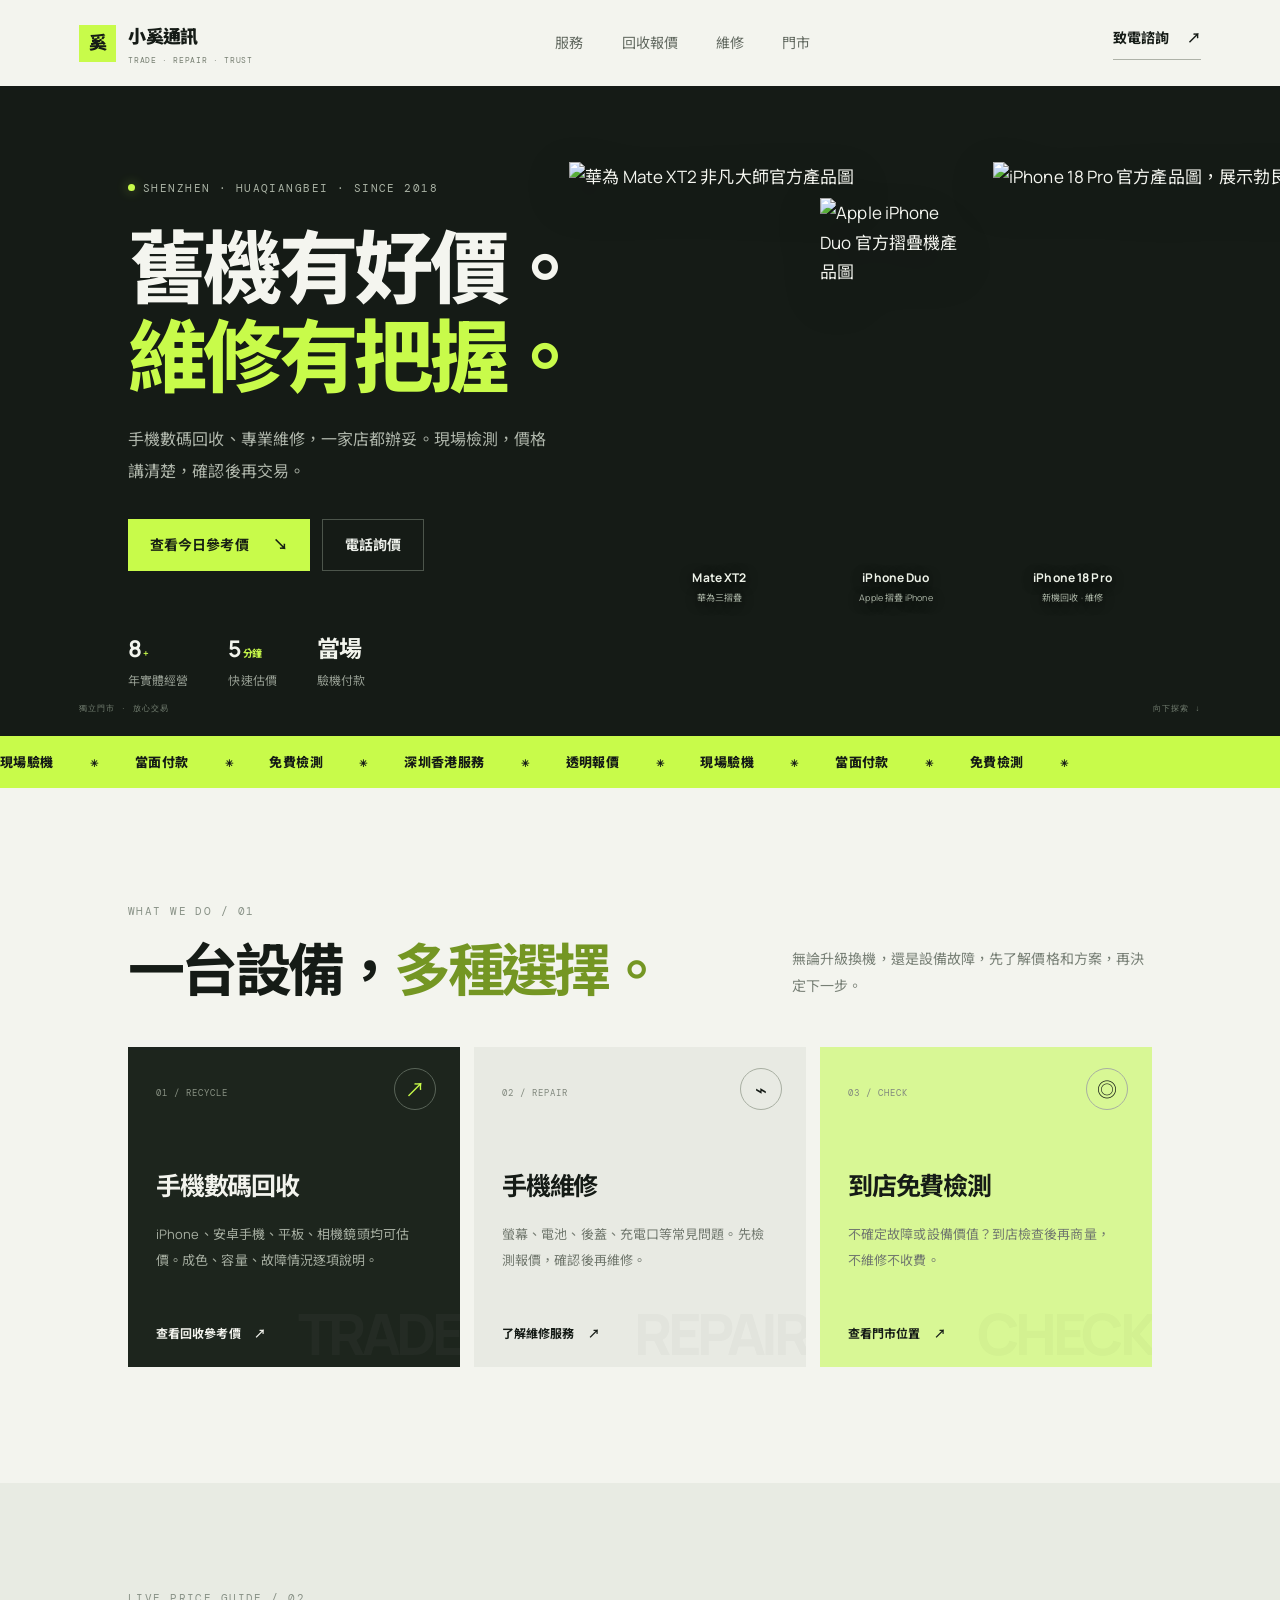
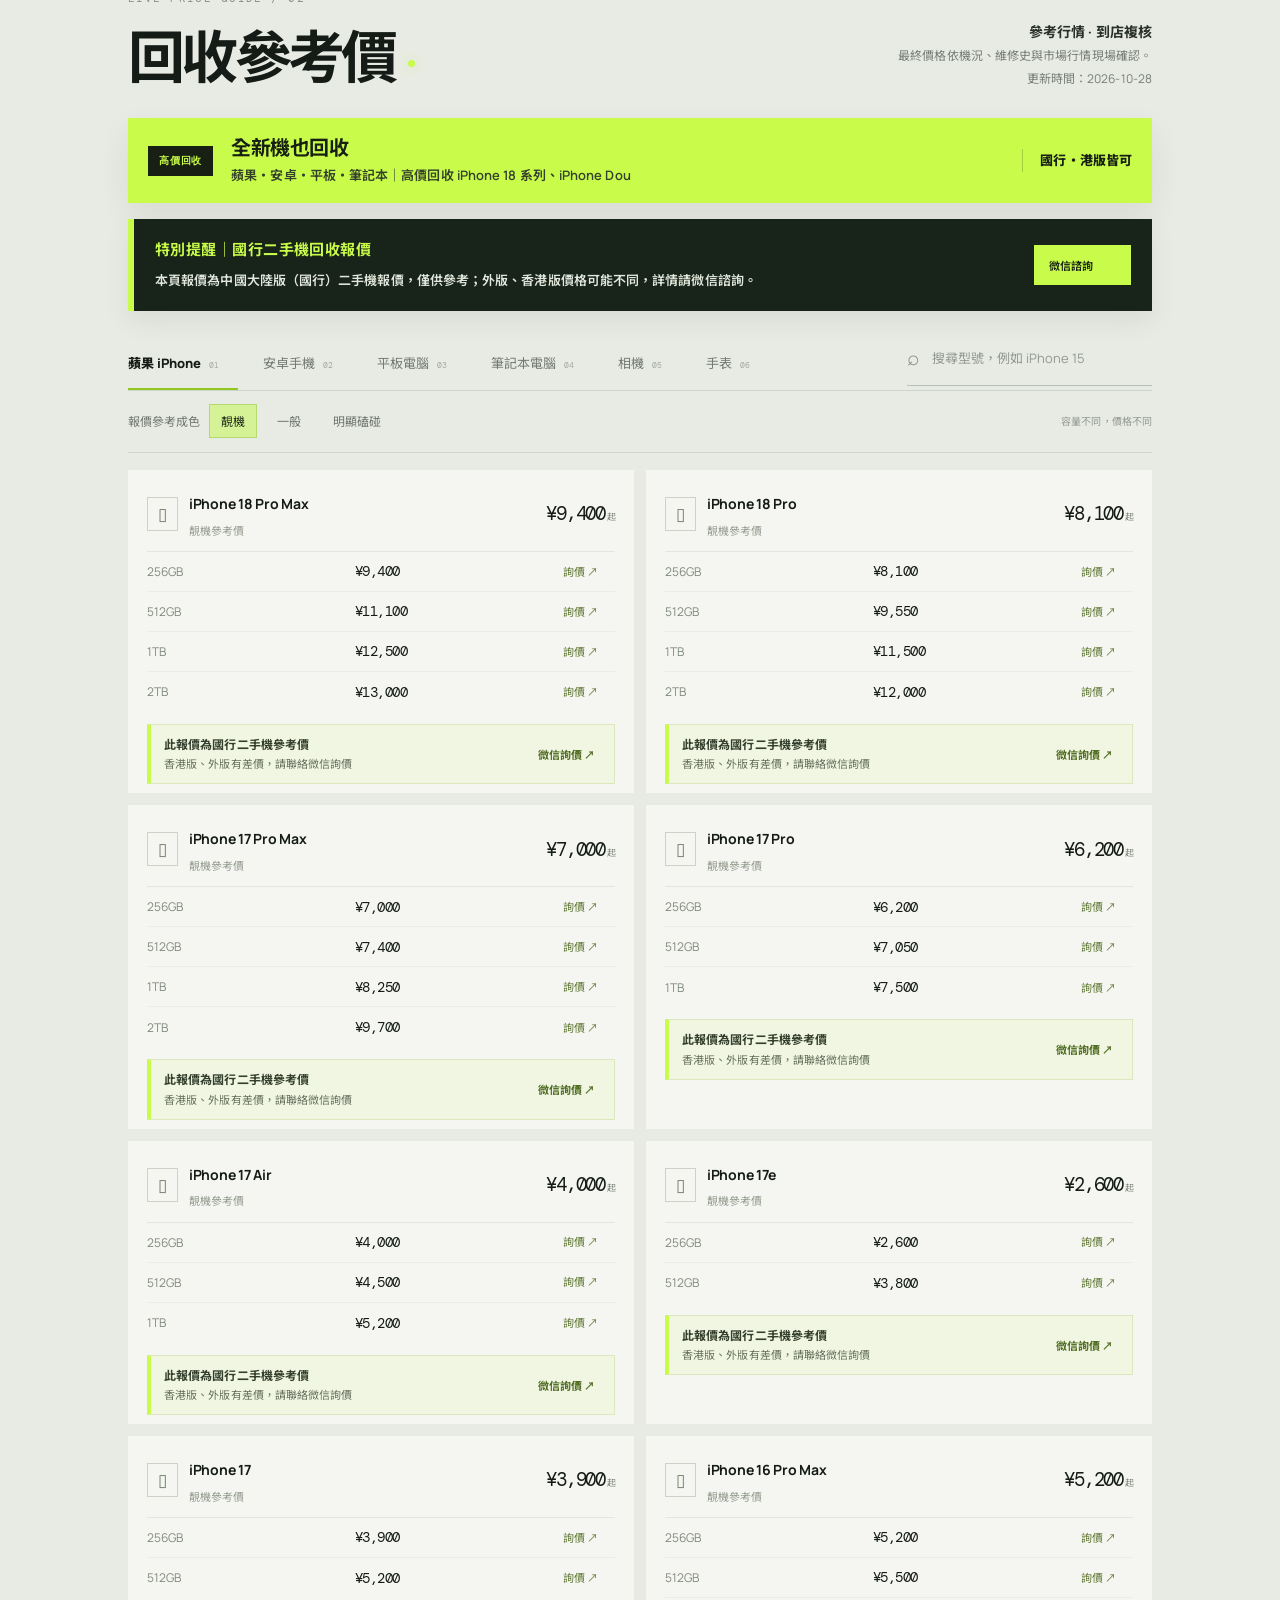
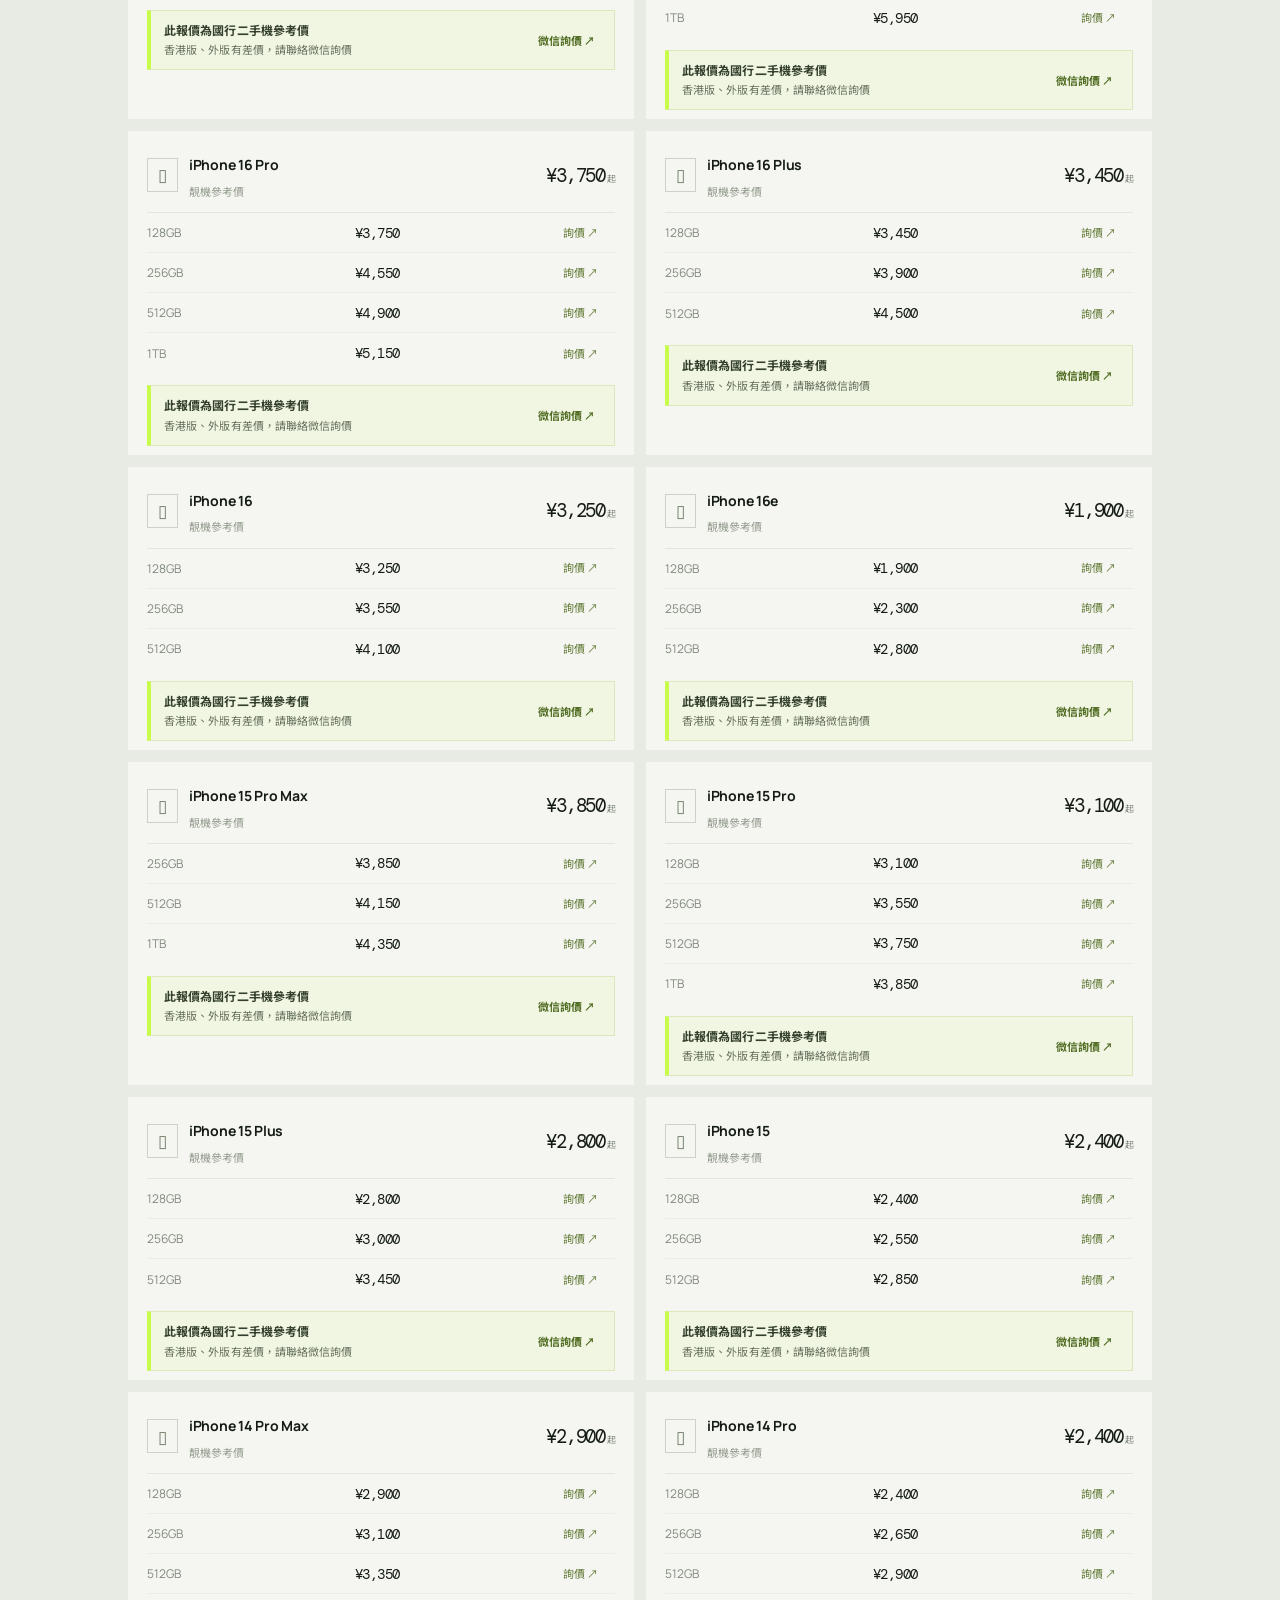
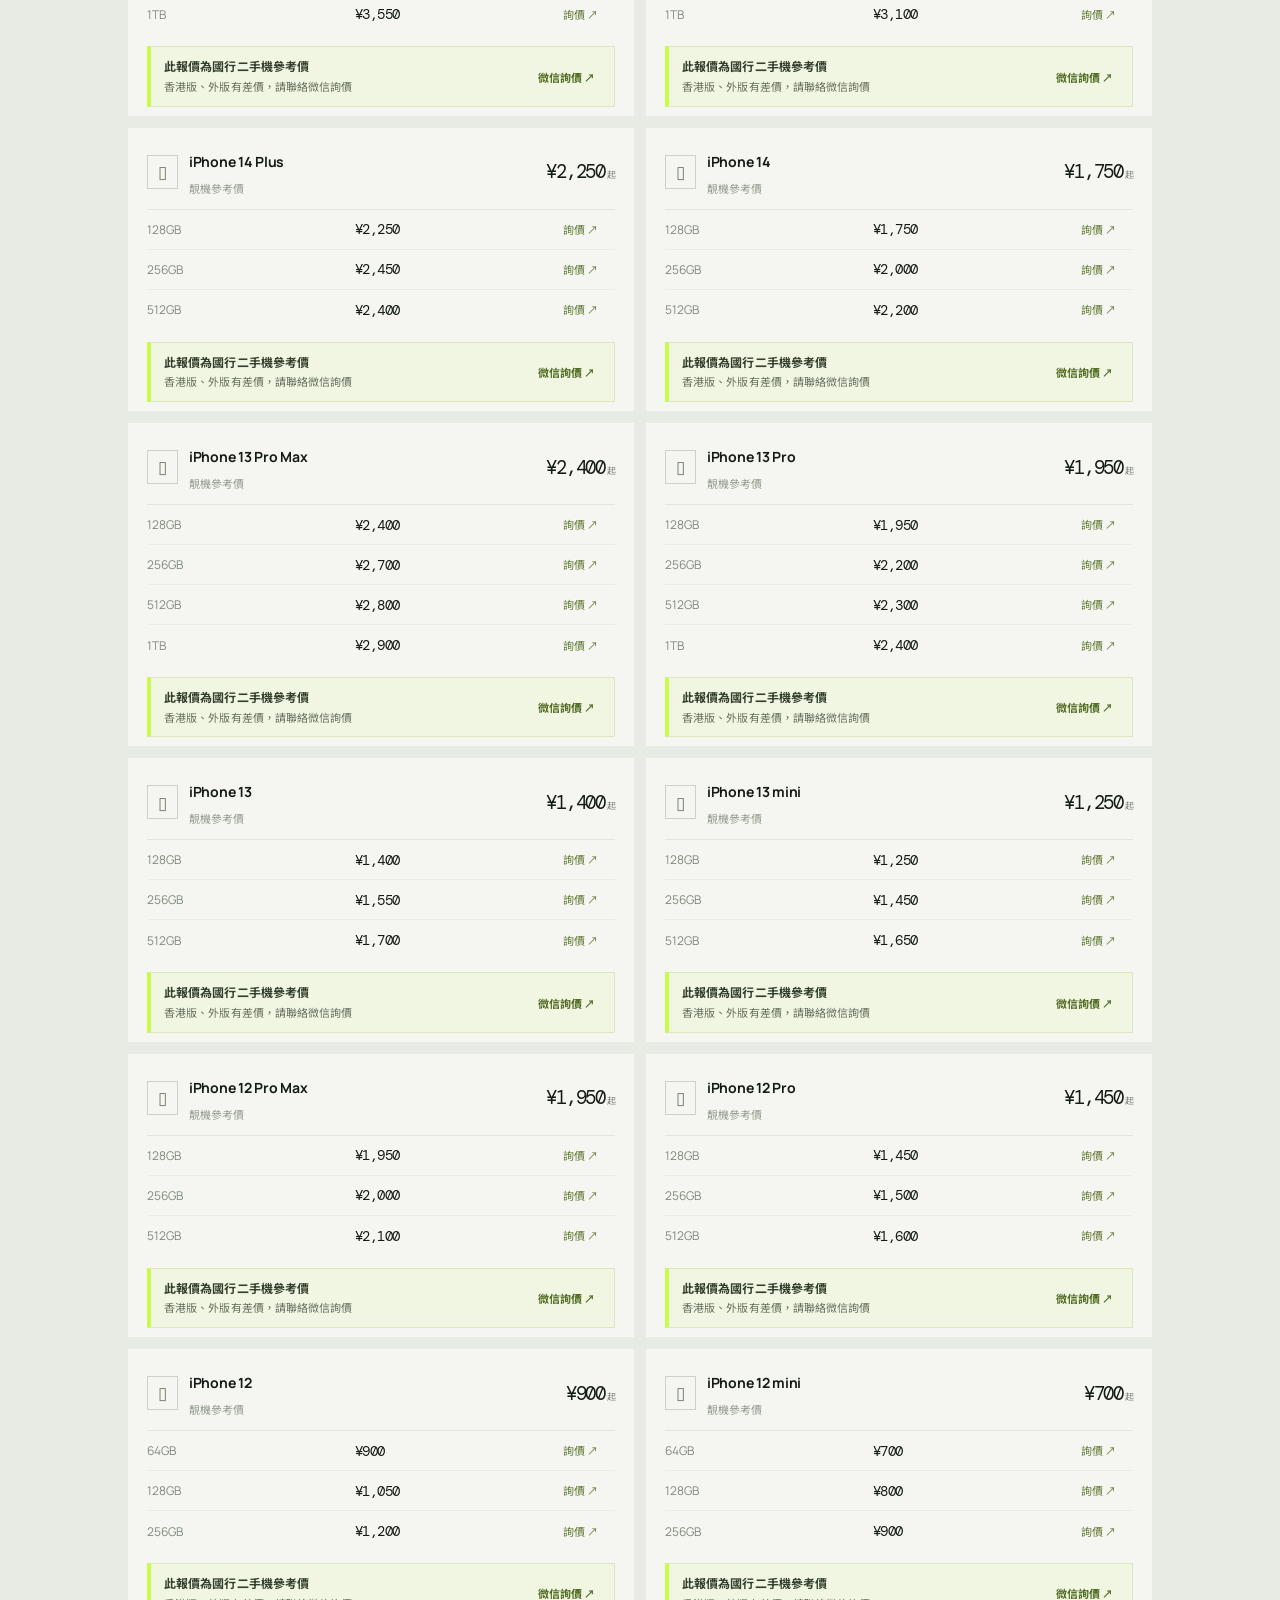
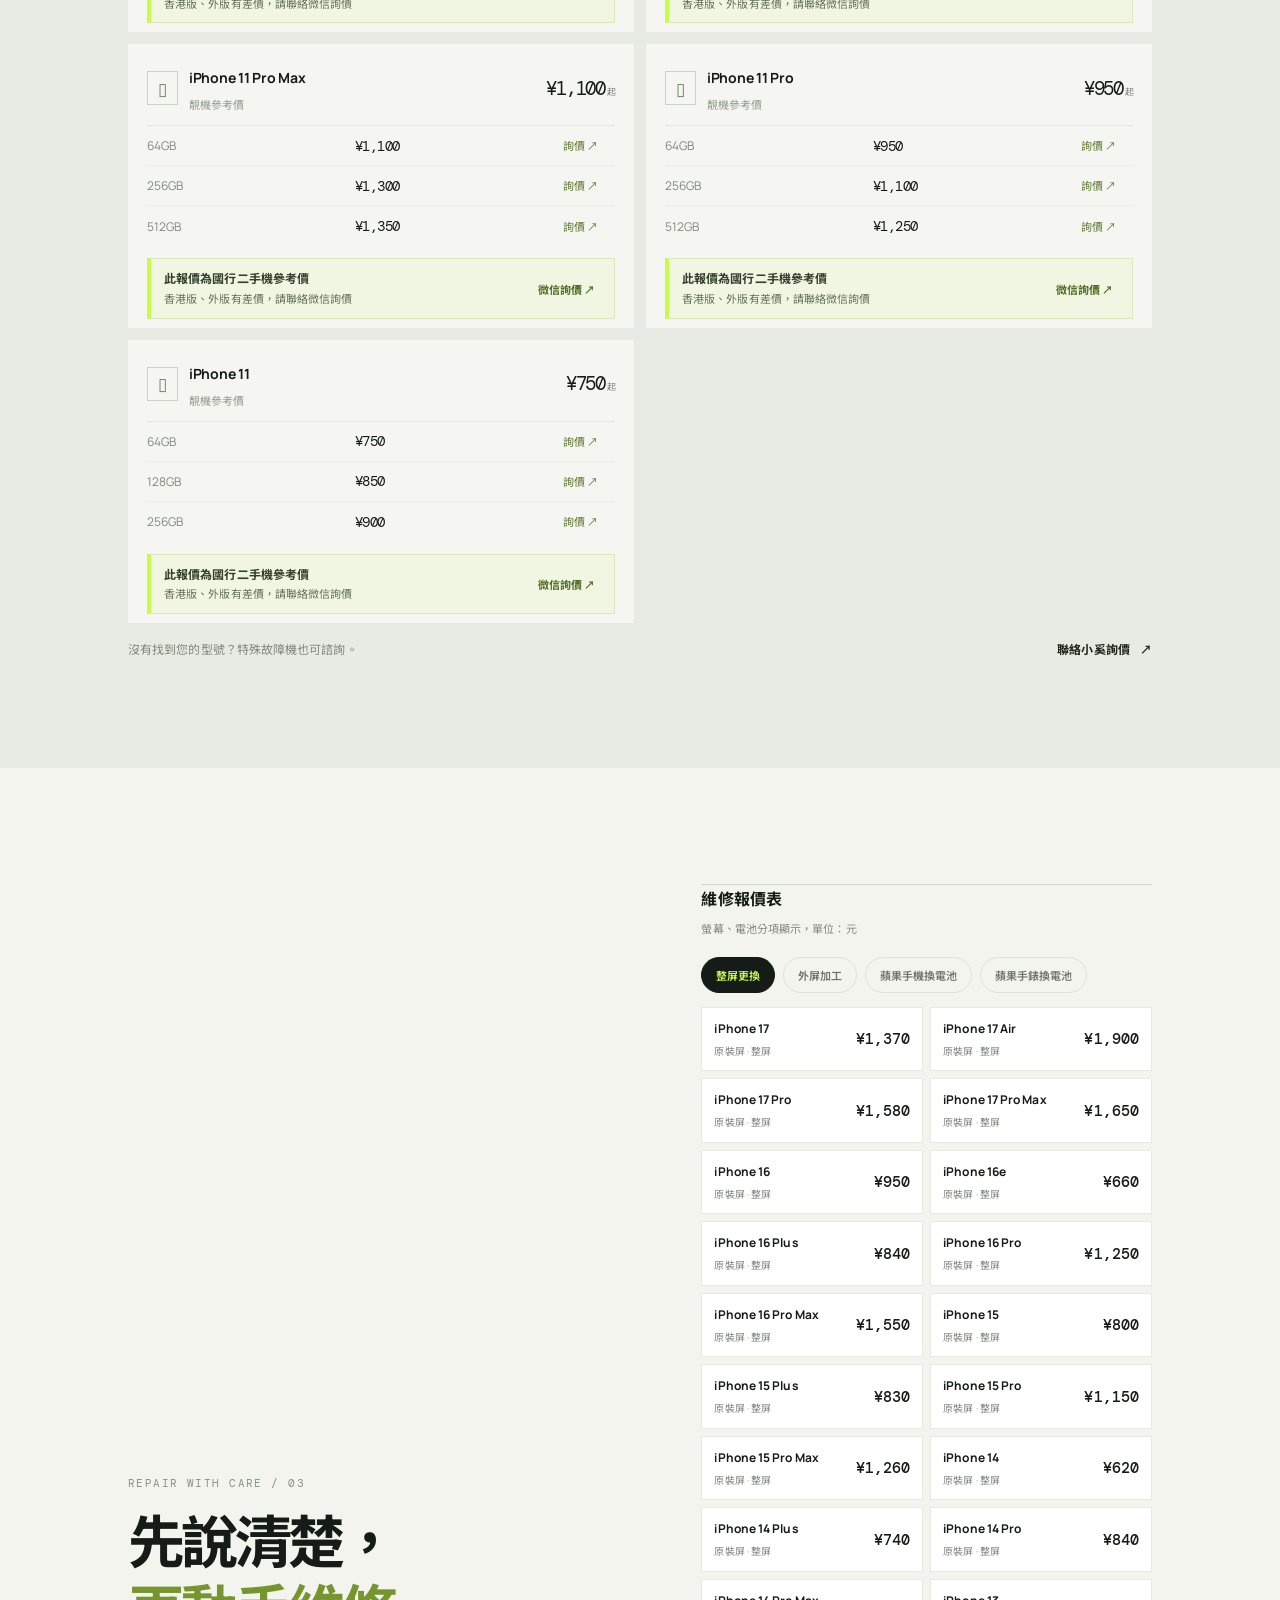
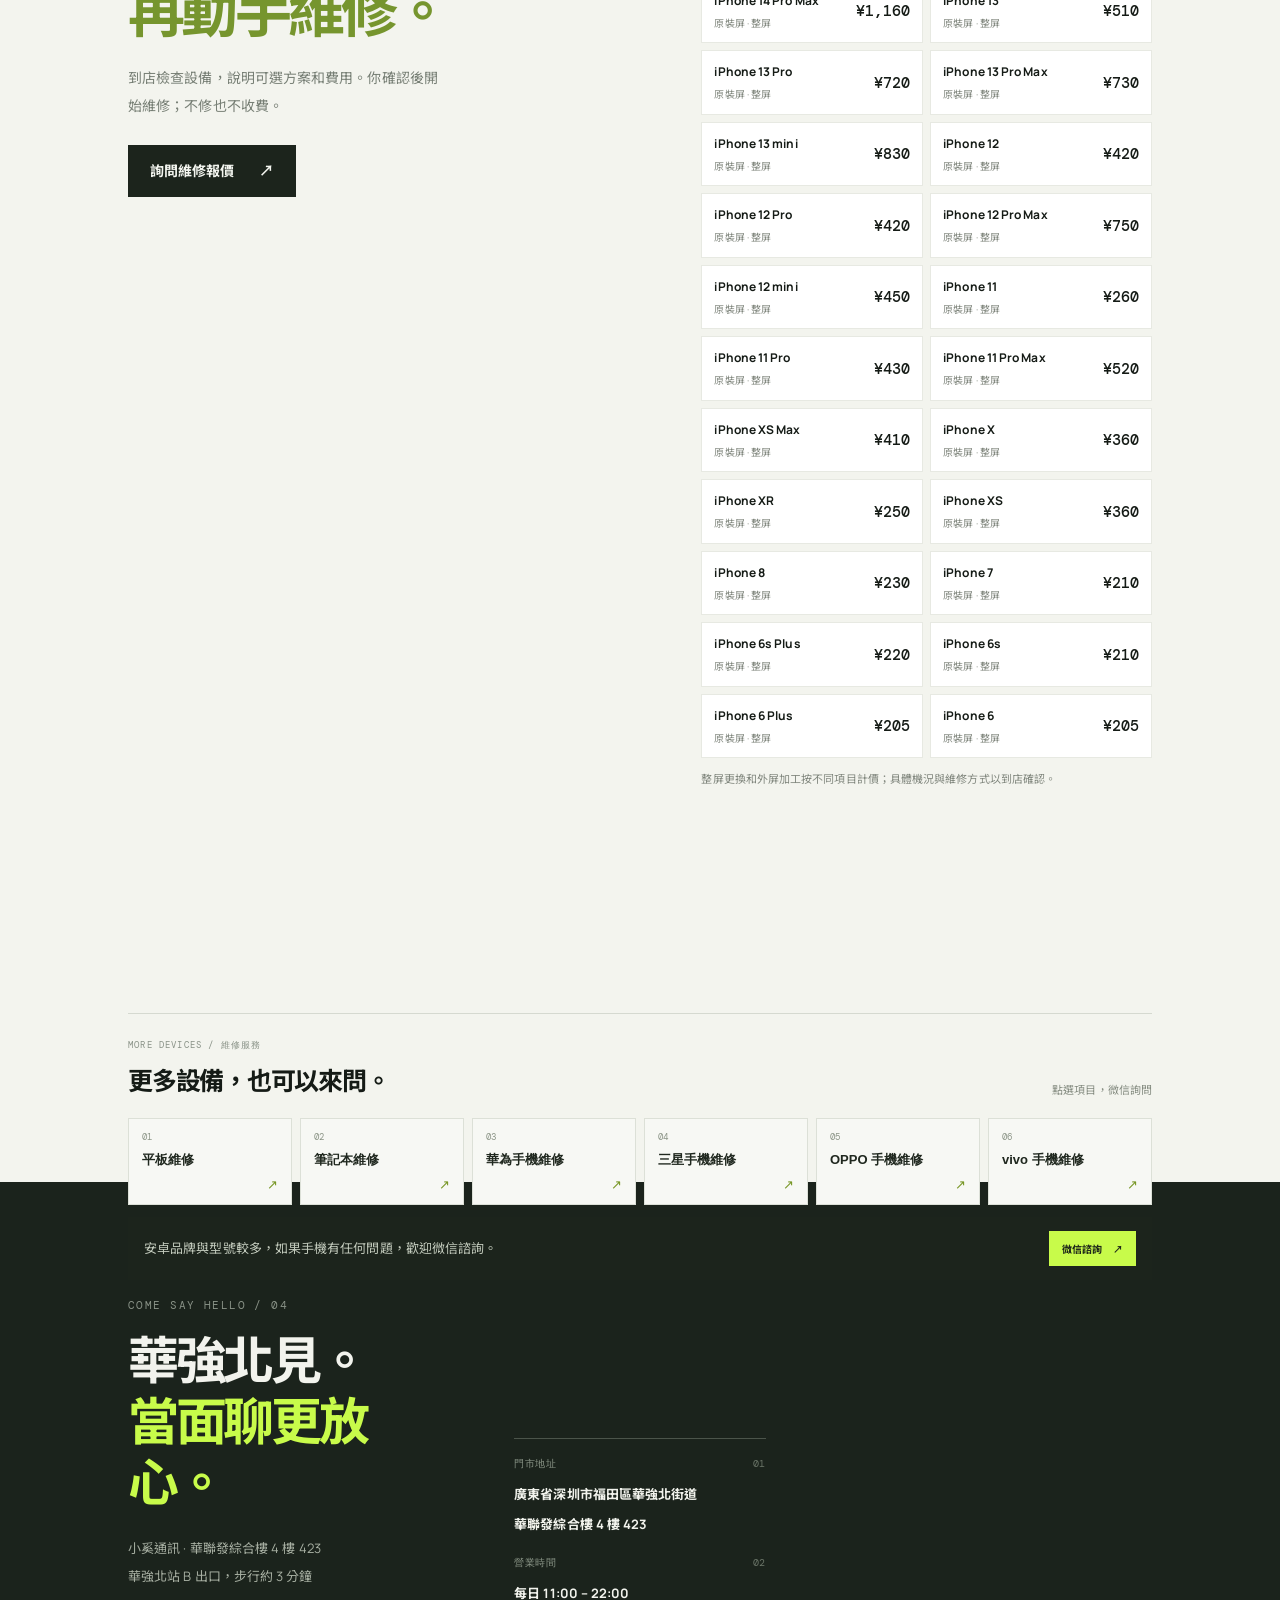
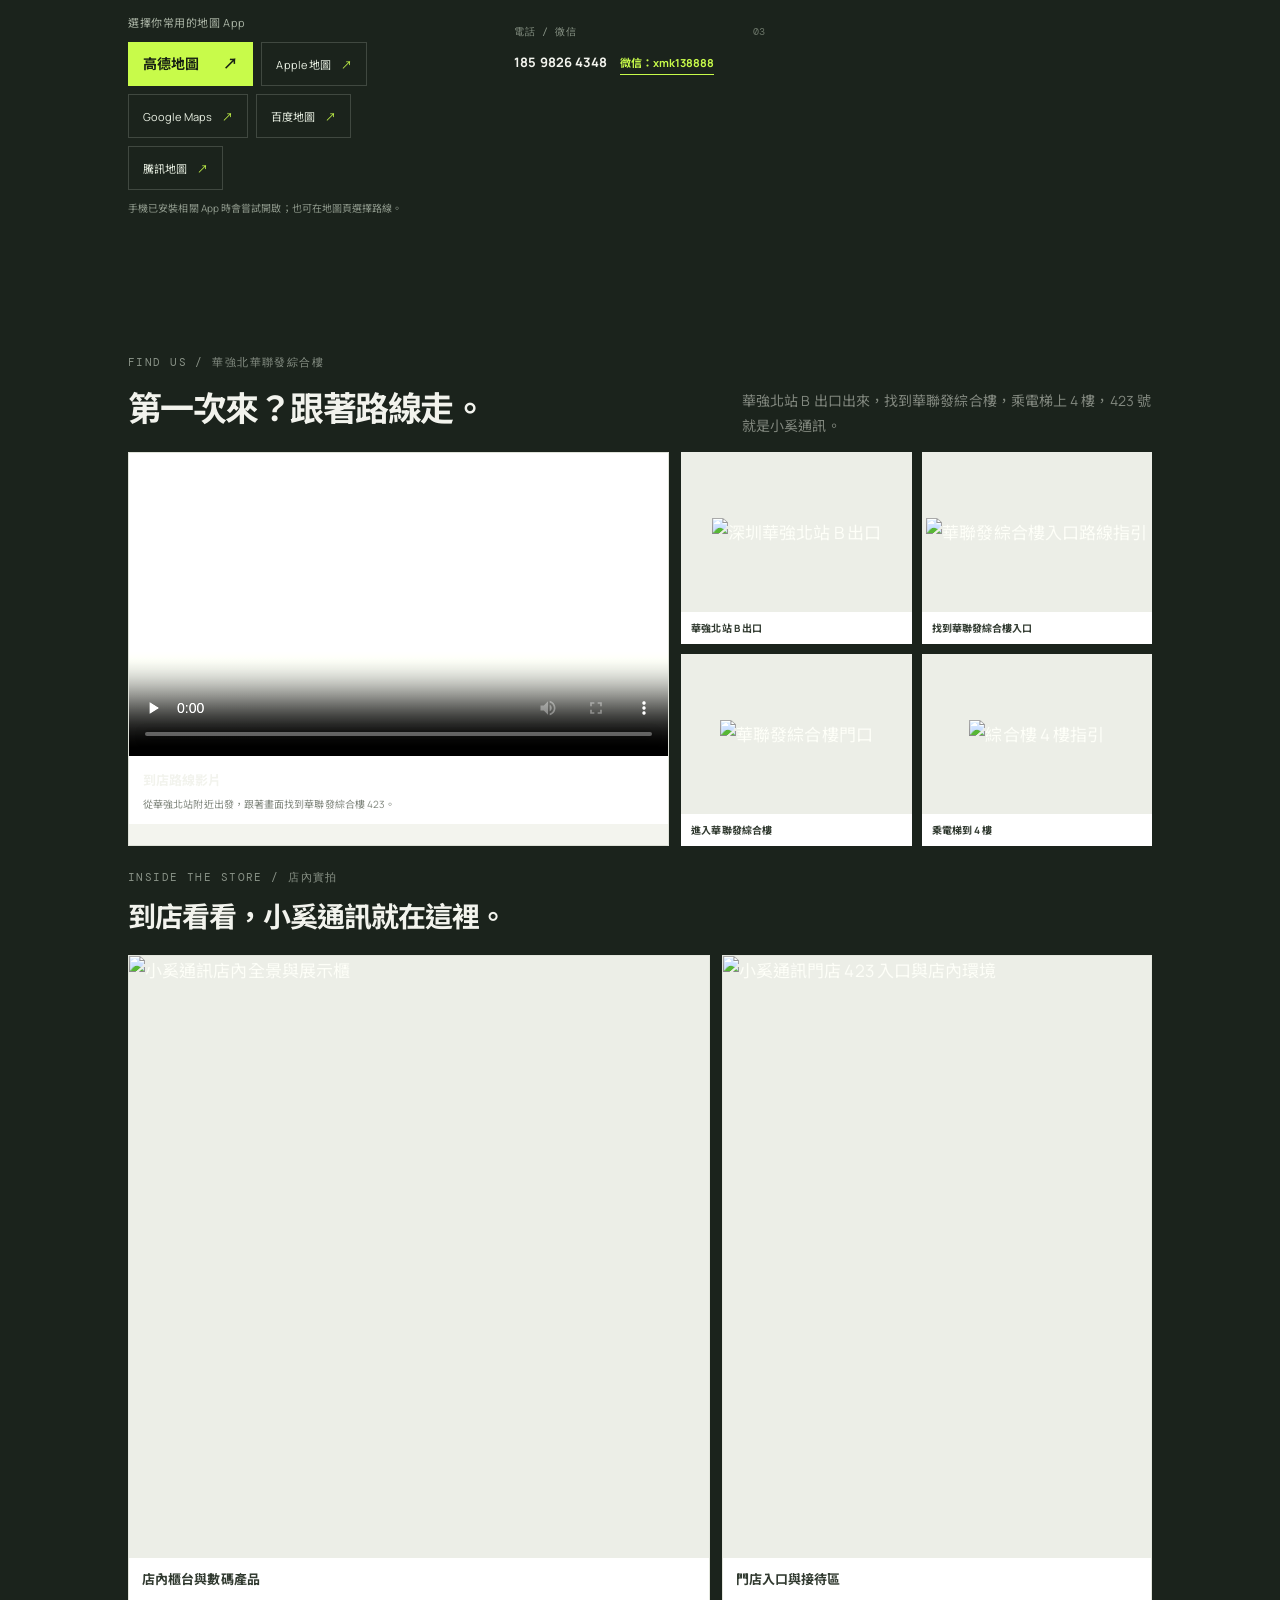
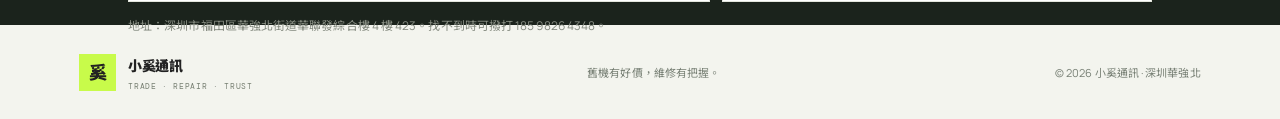
==== site/index.html @ 543fbd3b "Improve local search and AI discovery metadata" ====
<!doctype html>
<html lang="zh-Hant">
<head>
  <meta charset="utf-8">
  <meta name="viewport" content="width=device-width, initial-scale=1">
  <meta name="theme-color" content="#101812">
  <meta name="description" content="小奚通讯（小奚通訊）位于深圳华强北华联发综合楼4楼423，提供 iPhone、安卓手机、平板、相机等数码回收、手机维修和到店检测。电话18598264348，微信XMK1666888。">
  <meta name="keywords" content="小奚通讯,小奚通訊,深圳华强北手机回收,华强北手机维修,华联发综合楼423,数码回收">
  <link rel="canonical" href="https://www.xmk888.cn/">
  <meta property="og:type" content="website">
  <meta property="og:title" content="小奚通讯｜深圳华强北手机回收与维修">
  <meta property="og:description" content="华强北手机数码回收、手机维修与到店检测。华联发综合楼4楼423，电话18598264348。">
  <meta property="og:url" content="https://www.xmk888.cn/">
  <meta property="og:locale" content="zh_CN">
  <meta name="twitter:card" content="summary">
  <title>深圳华强北手机回收与维修｜小奚通讯</title>
  <script type="application/ld+json">
  {
    "@context": "https://schema.org",
    "@type": "ElectronicsStore",
    "@id": "https://www.xmk888.cn/#store",
    "name": "小奚通讯",
    "alternateName": ["小奚通訊", "小奚通讯手机回收维修"],
    "url": "https://www.xmk888.cn/",
    "telephone": "+86-185-9826-4348",
    "image": "https://www.xmk888.cn/assets/visit/store-entrance.jpg",
    "description": "深圳华强北实体数码门店，提供手机及数码产品回收、手机维修和到店检测。",
    "address": {
      "@type": "PostalAddress",
      "streetAddress": "华强北街道华联发综合楼4楼423",
      "addressLocality": "深圳市",
      "addressRegion": "广东省",
      "addressCountry": "CN"
    },
    "openingHours": "Mo-Su 11:00-21:00",
    "sameAs": ["https://www.xmk888.cn/llms.txt"]
  }
  </script>
  <link rel="preconnect" href="https://fonts.googleapis.com">
  <link rel="preconnect" href="https://fonts.gstatic.com" crossorigin>
  <link rel="preload" as="image" href="https://trade-nb6djjshd-xmk138s-projects.vercel.app/assets/hero/iphone-18-pro-cutout.webp" fetchpriority="high">
  <link href="https://fonts.googleapis.com/css2?family=DM+Mono:wght@400;500&family=Manrope:wght@400;500;600;700;800&family=Noto+Sans+TC:wght@400;500;600;700;800;900&display=swap" rel="stylesheet" media="print" onload="this.media='all'">
  <noscript><link href="https://fonts.googleapis.com/css2?family=DM+Mono:wght@400;500&family=Manrope:wght@400;500;600;700;800&family=Noto+Sans+TC:wght@400;500;600;700;800;900&display=swap" rel="stylesheet"></noscript>
  <style>
:root{--ink:#151b16;--paper:#f3f4ee;--lime:#c8fb4a;--muted:#81877e;--line:#dfe2d9;--mono:'DM Mono',monospace;--sans:'Manrope','Noto Sans SC',sans-serif}*{box-sizing:border-box}html{scroll-behavior:smooth}body{margin:0;background:var(--paper);color:var(--ink);font-family:var(--sans);font-size:15px;-webkit-font-smoothing:antialiased}a{color:inherit;text-decoration:none}.topbar{height:82px;padding:0 6.2%;display:flex;align-items:center;justify-content:space-between;background:var(--paper);position:relative;z-index:5}.brand{display:flex;align-items:center;gap:11px;font-size:17px;font-weight:900;letter-spacing:-.04em}.brand-mark{width:37px;height:37px;background:var(--lime);display:grid;place-items:center;font-family:'Noto Sans SC',sans-serif;font-size:18px}.brand small{display:block;font:8px var(--mono);letter-spacing:.08em;color:#777f72;margin-top:2px}.topbar nav{display:flex;gap:36px;font-size:12px;color:#626960}.topbar nav a:hover{color:#111}.nav-call{font-size:12px;font-weight:700;border-bottom:1px solid #aeb2a8;padding:0 0 8px}.nav-call span{margin-left:14px}.hero{min-height:618px;padding:70px 10% 26px;background:var(--ink);color:#f4f5ef;display:grid;grid-template-columns:1fr 1fr;position:relative;overflow:hidden}.hero-copy{max-width:545px;align-self:center;z-index:1}.eyebrow{font:10px var(--mono);letter-spacing:.13em;color:#899287;display:flex;align-items:center;gap:8px}.hero .eyebrow{color:#aab3a5}.hero .eyebrow i,.live-dot{width:7px;height:7px;background:var(--lime);border-radius:50%;display:inline-block;box-shadow:0 0 12px #c8fb4a77}.hero h1{font-size:clamp(48px,6vw,81px);line-height:1.18;letter-spacing:-.065em;margin:28px 0 22px;font-weight:800}.hero h1 em,.section h2 em,.repair h2 em,.visit-grid h2 em{font-style:normal;color:var(--lime)}.hero-copy>p{font-size:14px;line-height:2;color:#aeb5aa;max-width:400px}.hero-actions{display:flex;gap:12px;margin-top:31px}.button{min-height:48px;padding:0 19px;display:inline-flex;align-items:center;justify-content:center;gap:24px;font-size:12px;font-weight:700}.button-lime{background:var(--lime);color:#172013}.button-lime:hover{background:#d9ff7c}.button-outline{border:1px solid #4c554b;color:#ebeee8}.button span{font-size:15px}.hero-proof{display:flex;gap:36px;margin-top:57px}.hero-proof>span{font-size:10px;color:#949c91;line-height:1.8}.hero-proof b{display:block;color:#f2f4ed;font-size:20px;font-weight:700;letter-spacing:-.04em}.hero-proof b span{font-size:10px;color:var(--lime);margin-left:2px}.hero-art{height:455px;position:relative;display:grid;place-items:center}.orbit{position:absolute;border:1px solid #ffffff16;border-radius:50%;width:420px;height:420px}.orbit-two{width:335px;height:335px;border-style:dashed;border-color:#ffffff21}.phone{width:178px;height:350px;border-radius:29px;position:absolute;box-shadow:0 24px 70px #0008}.phone-back{background:linear-gradient(145deg,#d8ded5,#9fa99e);border:5px solid #b4bcb1;transform:rotate(-13deg) translate(-50px,4px)}.camera{position:absolute;width:79px;height:81px;top:13px;left:13px;border:1px solid #737e735c;border-radius:22px;padding:10px;display:grid;grid-template-columns:1fr 1fr;gap:5px}.camera i{display:block;border-radius:50%;background:#28302e;border:4px solid #7d8b80}.camera i:last-child{grid-column:2}.apple{position:absolute;top:49%;left:47%;font-size:29px;color:#69756a}.phone-front{background:linear-gradient(150deg,#222b23,#58684e 55%,#bcc98b);border:5px solid #75806e;transform:rotate(12deg) translate(50px,7px);overflow:hidden}.screen-glow{position:absolute;inset:48px 0 0;background:radial-gradient(ellipse at 58% 38%,#d8ff7b88,transparent 48%),linear-gradient(155deg,transparent 15%,#d3f87136 52%,transparent 74%)}.screen-island{position:absolute;z-index:2;top:12px;left:62px;width:48px;height:14px;background:#131713;border-radius:10px}.screen-text{position:absolute;z-index:1;top:92px;left:22px;font-size:42px;line-height:1.27;font-weight:600;letter-spacing:-.08em;color:#e7f4cf}.screen-text b{font-size:55px;color:var(--lime)}.screen-label{position:absolute;bottom:22px;left:22px;color:#e1e7d4;font:8px var(--mono);letter-spacing:.14em}.float-tag{position:absolute;z-index:2;right:3%;top:76px;background:#e4eccf;color:#182018;padding:14px 18px;font-size:12px;line-height:1.7;box-shadow:0 12px 30px #0003;transform:rotate(3deg)}.float-tag>span{color:#5b8f17;font-size:16px;margin-right:6px}.float-tag small{font-size:9px;color:#70786a}.art-caption{position:absolute;bottom:4px;right:5%;font:9px var(--mono);letter-spacing:.08em;color:#848e81}.hero-foot{position:absolute;bottom:22px;left:6.2%;right:6.2%;display:flex;justify-content:space-between;color:#758073;font:8px var(--mono);letter-spacing:.12em}.ticker{height:49px;overflow:hidden;background:var(--lime);display:flex;align-items:center;white-space:nowrap}.ticker div{min-width:max-content;font-size:11px;font-weight:800;letter-spacing:.03em;word-spacing:3px;animation:marquee 32s linear infinite}.ticker b{margin:0 30px;font-size:10px}@keyframes marquee{to{transform:translateX(-38%)}}.section{padding:108px 10%}.section-head{display:flex;align-items:end;justify-content:space-between;gap:40px;margin-bottom:44px}.section h2,.repair h2,.visit-grid h2{font-size:clamp(36px,4.5vw,57px);line-height:1.2;letter-spacing:-.065em;margin:17px 0 0}.section h2 em,.visit-grid h2 em{color:#749623}.section-head>p{max-width:330px;color:#777f75;font-size:12px;line-height:1.9;margin:0 0 4px}.service-grid{display:grid;grid-template-columns:repeat(3,1fr);gap:12px}.service-card{min-height:302px;padding:25px 25px 23px;background:#e8eae3;position:relative;overflow:hidden}.service-dark{background:#1d251d;color:#f2f3ed}.service-lime{background:#d8f795}.card-no{font:9px var(--mono);letter-spacing:.11em;color:#81887e}.service-dark .card-no{color:#899284}.service-icon{position:absolute;right:24px;top:21px;width:42px;height:42px;border:1px solid #a8afa2;border-radius:50%;display:grid;place-items:center;font-size:20px}.service-dark .service-icon{border-color:#596458;color:var(--lime)}.service-card h3{font-size:23px;letter-spacing:-.05em;margin:59px 0 10px}.service-card p{font-size:11px;line-height:1.9;color:#72796f;max-width:245px;min-height:61px}.service-dark p{color:#a6aea1}.service-card>a{position:absolute;left:25px;bottom:23px;font-size:10px;font-weight:700}.service-card>a b{margin-left:11px}.card-ghost{position:absolute;right:-1px;bottom:-16px;font-weight:900;font-size:57px;letter-spacing:-.08em;color:#151b1607;pointer-events:none}.service-dark .card-ghost{color:#ffffff08}.price-section{background:#e8ebe3}.price-inner{padding-top:100px;padding-bottom:100px}.price-inner .section-head{margin-bottom:31px}.live-dot{margin-left:14px;vertical-align:middle}.price-note{text-align:right;color:#777f75;font-size:10px;line-height:1.9}.price-note b{font-size:12px;color:#293127}.price-tools{display:flex;align-items:center;justify-content:space-between;border-bottom:1px solid #cfd4c8}.tabs{display:flex;gap:0}.tab{background:none;border:0;padding:15px 19px 14px 0;margin-right:25px;font:11px var(--sans);color:#737a70;cursor:pointer;border-bottom:2px solid transparent}.tab span{font:8px var(--mono);color:#a2a99f;margin-left:8px}.tab.selected{color:#151b16;font-weight:800;border-color:#90c820}.search{width:225px;display:flex;align-items:center;gap:10px;border-bottom:1px solid #b9c0b4;padding:0 0 9px;color:#838a80}.search>span{font-size:21px}.search input{border:0;outline:0;background:transparent;width:100%;font:11px var(--sans);color:#222}.search input::placeholder{color:#92998e}.condition-row{height:57px;display:flex;align-items:center;gap:8px;color:#737a70;font-size:10px;border-bottom:1px solid #d1d6ca}.condition{border:1px solid transparent;padding:6px 10px;color:#6e766a;background:transparent;font:10px var(--sans);cursor:pointer}.condition.active{background:#d5f297;color:#26331c;border-color:#b4da70}.condition-hint{margin-left:auto;color:#92998f;font-size:9px}.price-list{display:grid;grid-template-columns:1fr 1fr;gap:10px;padding-top:14px}.price-card{background:#f5f6f1;padding:16px 17px 5px}.model-name{display:flex;align-items:center;min-height:47px;padding-bottom:11px;border-bottom:1px solid #e3e6df;gap:11px}.device-icon{width:31px;height:34px;border:1px solid #ccd2c7;display:grid;place-items:center;color:#73816b;font-size:17px}.model-name>div{flex:1}.model-name>div b{font-size:12px;letter-spacing:-.02em}.model-name>div small{display:block;color:#979e92;font-size:9px;margin-top:3px}.model-name>strong{font:17px var(--mono);letter-spacing:-.06em}.model-name>strong small{font:9px var(--sans);margin-left:2px;color:#7f867b}.variants{display:flex;flex-direction:column}.variant{display:grid;grid-template-columns:1fr 1fr 52px;align-items:center;min-height:37px;border-bottom:1px solid #eaede6;font-size:10px}.variant:last-child{border:0}.variant>span{color:#81897e}.variant>b{font:12px var(--mono);letter-spacing:-.04em}.variant>a{font-size:9px;color:#637b38}.variant>a:hover{text-decoration:underline}.price-footer{display:flex;justify-content:space-between;align-items:center;margin-top:16px;color:#81887e;font-size:10px}.price-footer a{color:#20281d;font-weight:700}.price-footer b{margin-left:8px}.empty{grid-column:1/-1;padding:45px;text-align:center;color:#777}.empty a{display:block;margin-top:13px;color:#658c1a}.repair{display:grid;grid-template-columns:1fr 1fr;gap:12%;align-items:center}.repair h2 em{color:#76952e}.repair-copy>p{color:#777f75;font-size:12px;line-height:2;max-width:320px;margin:20px 0 25px}.button-dark{background:#1c241c;color:#f3f5ef}.button-dark:hover{background:#34412e}.repair-menu{border-top:1px solid #d5d9d0}.repair-line{height:78px;border-bottom:1px solid #d5d9d0;display:grid;grid-template-columns:40px 1fr 28px;align-items:center;gap:8px}.repair-symbol{color:#749623;font-size:20px}.repair-line b{display:block;font-size:13px}.repair-line small{display:block;color:#838a80;font-size:9px;margin-top:4px}.repair-line>span:last-child{font:9px var(--mono);color:#a3aa9f}.visit-section{background:#1b231c;color:#f2f3ed}.visit-grid{display:grid;grid-template-columns:1fr .8fr 1fr;align-items:center;gap:7%}.visit-grid h2{font-size:clamp(33px,4vw,51px)}.visit-grid h2 em{color:var(--lime)}.visit-grid>div:first-child>p{font-size:11px;line-height:2.1;color:#a6aea1;margin:23px 0}.visit-details{border-top:1px solid #4b544a}.detail-label{display:flex;justify-content:space-between;margin-top:18px;margin-bottom:7px;color:#8b9688;font:9px var(--mono);letter-spacing:.06em}.detail-label span{color:#6b7568}.visit-details>b{font-size:11px;line-height:1.9}.visit-details>b small{font-weight:400;color:#9ea79a;margin-left:7px}.map-art{height:245px;position:relative;overflow:hidden;background:#29332a;border:1px solid #3b473b}.map-lines{position:absolute;inset:-30%;background:repeating-linear-gradient(28deg,transparent 0 35px,#455144 36px 38px,transparent 39px 70px),repeating-linear-gradient(118deg,transparent 0 50px,#39463a 51px 54px,transparent 55px 95px);transform:rotate(-7deg)}.map-lines:after{content:'';position:absolute;left:47%;top:-5%;height:120%;width:17px;background:#8a9d65;transform:rotate(19deg);box-shadow:0 0 0 4px #29332a}.map-label{position:absolute;z-index:1;top:18px;left:17px;color:#a5b098;font:8px var(--mono);line-height:1.8;letter-spacing:.1em}.map-label b{font:10px var(--sans);color:#eff3e8}.map-pin{position:absolute;z-index:2;left:52%;top:47%;width:28px;height:28px;display:grid;place-items:center;border-radius:50%;background:var(--lime);color:#26311b;box-shadow:0 0 0 8px #c8fb4a30}.map-pin span{position:absolute;left:34px;white-space:nowrap;background:#e8eccf;color:#25311e;font-size:9px;padding:7px 9px;line-height:1.7}.map-street{position:absolute;right:13px;bottom:12px;color:#a2ad96;font:8px var(--mono)}footer{min-height:94px;padding:20px 6.2%;display:flex;align-items:center;justify-content:space-between;color:#798176;font-size:9px}footer .brand{color:#222;font-size:14px}.mobile-bar{display:none}
@media(max-width:900px){.hero{padding-left:7%;padding-right:7%;grid-template-columns:1fr 1fr}.hero-art{transform:scale(.85)}.section{padding-left:7%;padding-right:7%}.visit-grid{gap:4%}.topbar nav{gap:20px}}@media(max-width:680px){body{padding-bottom:58px}.topbar{height:68px;padding:0 5%}.brand{font-size:15px}.brand-mark{width:33px;height:33px}.topbar nav{display:none}.nav-call{font-size:10px}.hero{display:block;padding:59px 7% 48px;min-height:870px}.hero h1{font-size:55px;margin:24px 0 16px}.hero-copy>p{font-size:12px;max-width:320px}.hero-actions{gap:8px}.button{font-size:10px;padding:0 12px;gap:12px}.hero-proof{gap:27px;margin-top:35px}.hero-proof b{font-size:18px}.hero-art{height:400px;transform:none;margin-top:8px}.orbit{width:335px;height:335px}.orbit-two{width:260px;height:260px}.phone{transform:scale(.83)}.phone-back{transform:rotate(-13deg) translate(-44px,3px) scale(.83)}.phone-front{transform:rotate(12deg) translate(44px,3px) scale(.83)}.float-tag{right:0;top:43px}.hero-foot{left:7%;right:7%;font-size:7px}.section{padding:72px 6%}.section-head{display:block;margin-bottom:27px}.section-head>p{margin-top:14px}.section h2,.repair h2,.visit-grid h2{font-size:38px}.service-grid{grid-template-columns:1fr;gap:8px}.service-card{min-height:270px}.service-card h3{margin-top:54px}.service-card p{max-width:310px}.price-inner{padding-top:72px;padding-bottom:70px}.price-note{text-align:left;margin-top:14px}.price-tools{display:block}.tabs{overflow-x:auto}.tab{white-space:nowrap;margin-right:21px;padding:13px 0 12px}.search{width:100%;padding:10px 0;margin:4px 0 8px}.condition-row{gap:2px}.condition-row>span:first-child{display:none}.condition{font-size:9px;padding:6px 7px}.condition-hint{font-size:8px}.price-list{grid-template-columns:1fr;gap:8px}.price-card{padding:14px 13px 4px}.price-footer{align-items:flex-start;gap:13px;line-height:1.7}.repair{display:block}.repair-menu{margin-top:35px}.visit-grid{display:block}.visit-details{margin-top:31px;padding-bottom:25px}.map-art{margin-top:23px;height:200px}.visit-grid>div:first-child .button{margin-top:2px}footer{padding:25px 6%;display:grid;grid-template-columns:1fr 1fr;gap:18px}footer>span:last-child{text-align:right}.mobile-bar{position:fixed;z-index:8;bottom:0;left:0;right:0;height:57px;display:grid;grid-template-columns:1fr 1fr;box-shadow:0 -6px 20px #121a1214}.mobile-bar a{display:grid;place-items:center;background:#f6f6f0;font-size:12px;font-weight:700}.mobile-bar a+a{background:var(--lime)}}

</style>
  <style>
.visit-gallery{grid-column:1/-1;margin-top:12px;display:grid;gap:14px}.visit-gallery-head{display:flex;align-items:end;justify-content:space-between;gap:18px}.visit-gallery-head h3{margin:9px 0 0;font-size:clamp(23px,3vw,34px);letter-spacing:-.045em}.visit-gallery-head p{max-width:410px;margin:0;color:#81877e;font-size:12px;line-height:1.8}.visit-gallery-body{display:grid;grid-template-columns:minmax(0,1.15fr) minmax(0,1fr);gap:12px}.visit-route-video{overflow:hidden;background:#111;border:1px solid #dfe2d9}.visit-route-video video{display:block;width:100%;aspect-ratio:16/9;object-fit:cover;background:#111}.visit-media-caption{padding:12px 14px;background:#fff;font-size:12px;font-weight:700}.visit-media-caption small{display:block;margin-top:4px;font-size:10px;font-weight:400;line-height:1.6;color:#81877e}.visit-photo-grid{display:grid;grid-template-columns:repeat(2,minmax(0,1fr));grid-template-rows:repeat(3,minmax(0,1fr));gap:10px;min-height:100%}.visit-photo{position:relative;overflow:hidden;min-height:105px;background:#d9ddd2}.visit-photo img{display:block;width:100%;height:100%;min-height:105px;object-fit:cover;transition:transform .35s ease}.visit-photo:hover img{transform:scale(1.035)}.visit-photo figcaption{position:absolute;inset:auto 0 0;padding:22px 10px 9px;background:linear-gradient(transparent,#101710b8);color:#fff;font-size:10px;font-weight:700;line-height:1.4}.visit-gallery-tip{margin:0;color:#858b80;font-size:10px;line-height:1.7}
.visit-route-video{margin:0;background:#f3f4ee}.visit-route-video video{height:auto;object-fit:cover;filter:brightness(1.1) contrast(1.03) saturate(1.04)}.visit-photo-grid{grid-template-rows:repeat(3,auto);align-content:start}.visit-photo{min-height:0;margin:0;display:flex;flex-direction:column;background:#fff}.visit-photo-media{width:100%;height:160px;display:grid;place-items:center;overflow:hidden;background:#eceee7}.visit-photo-media img{width:auto;height:auto;max-width:100%;max-height:100%;min-height:0;object-fit:contain;filter:brightness(1.035) contrast(1.025) saturate(1.045)}.visit-photo figcaption{position:static;inset:auto;padding:9px 10px;background:#fff;color:#313a30;font-size:10px}.visit-route-video video{background:#eceee7}
@media(max-width:680px){.visit-gallery{margin-top:26px;gap:12px}.visit-gallery-head{display:block}.visit-gallery-head p{margin-top:8px;font-size:11px}.visit-gallery-body{grid-template-columns:1fr;gap:10px}.visit-route-video video{aspect-ratio:16/9}.visit-photo-grid{grid-template-rows:repeat(3,auto);gap:7px}.visit-photo-media{height:clamp(125px,40vw,190px)}.visit-photo img{min-height:0}.visit-photo figcaption{padding:8px 7px;font-size:9px}.visit-media-caption{padding:10px 11px}.visit-gallery-tip{font-size:9px}}
.visit-photo-grid{grid-template-rows:repeat(2,auto)}
.visit-store-head{margin-top:10px}.visit-store-head h3{margin:7px 0 0;font-size:clamp(20px,2.5vw,28px);letter-spacing:-.035em}
.visit-store-strip{display:grid;grid-template-columns:1.15fr .85fr;gap:12px}
.visit-store-photo{margin:0;overflow:hidden;background:#fff;border:1px solid #e3e6dd}
.visit-store-media{height:clamp(420px,47vw,660px);display:grid;place-items:center;overflow:hidden;background:#eceee7}
.visit-store-media img{display:block;width:100%;height:100%;object-fit:contain;filter:brightness(1.035) contrast(1.025) saturate(1.045)}
.visit-store-photo figcaption{padding:10px 13px;font-size:11px;font-weight:700;color:#313a30}
@media(max-width:680px){.visit-photo-grid{grid-template-rows:repeat(2,auto)}.visit-store-strip{grid-template-columns:1fr;gap:9px}.visit-store-media{height:clamp(440px,118vw,640px)}.visit-store-photo figcaption{padding:9px 11px}}

</style>
  <style>
:root{--sans:'Manrope','Noto Sans TC',sans-serif}
body,.brand-mark,.tab,.search input,.condition,.maker-tab,.repair-price-tab{font-family:var(--sans)}
body{line-height:1.7;letter-spacing:.005em}
.hero h1{letter-spacing:-.045em;line-height:1.12}
.hero-art{isolation:isolate}
.phone-18{background:linear-gradient(145deg,#e1e7df,#a7b3a6);border-color:#c1c9c0;box-shadow:0 24px 70px #0009, inset 0 0 0 1px #ffffffa8}
.phone-18 .camera{background:linear-gradient(140deg,#d3d9d0,#a2ada1);border-color:#75807577}
.phone-18 .apple{color:#687568;font-size:25px;left:46%;top:47%}
.device-label{position:absolute;right:15px;bottom:17px;color:#59655a;font:600 10px var(--mono);letter-spacing:.16em}
.foldable{position:absolute;z-index:1;width:274px;height:324px;right:18%;top:50%;transform:translate(42%,-50%) rotate(8deg);display:grid;grid-template-columns:1fr 8px 1fr;padding:7px;border:1px solid #aab5a4;border-radius:28px;background:linear-gradient(145deg,#d8e0d1,#87947f);box-shadow:0 30px 80px #0009,inset 0 1px 1px #fff;overflow:hidden}
.fold-screen{position:relative;display:grid;place-items:center;overflow:hidden;background:radial-gradient(ellipse at 60% 35%,#c9fa7877,transparent 52%),linear-gradient(145deg,#151d17,#4b6040 70%,#849365);color:#eaf1df}
.fold-screen-left{border-radius:20px 4px 4px 20px}.fold-screen-right{border-radius:4px 20px 20px 4px}
.fold-screen-left>span{font-size:25px;line-height:1.4;letter-spacing:-.08em;text-align:center}.fold-screen-left b{font-size:34px;color:var(--lime)}
.fold-hinge{z-index:2;background:linear-gradient(90deg,#5b6658,#c0cbb8 45%,#576354);box-shadow:0 0 8px #0006}
.fold-symbol{font-size:46px;color:#d7f49f;text-shadow:0 0 26px #c8fb4a55}
.fold-label{position:absolute;left:0;right:0;bottom:11px;text-align:center;color:#d5ddcf;font:8px var(--mono);letter-spacing:.12em;text-shadow:0 1px 3px #000}
.float-tag{z-index:3;backdrop-filter:blur(8px)}
.service-card,.price-card,.visit-store-photo{transition:transform .22s ease,box-shadow .22s ease}
.service-card:hover,.price-card:hover,.visit-store-photo:hover{transform:translateY(-3px);box-shadow:0 14px 32px #15201512}
.button{transition:background-color .2s ease,transform .2s ease}.button:hover{transform:translateY(-1px)}
.visit-store-media img{transition:transform .35s ease}.visit-store-photo:hover img{transform:scale(1.018)}
@media(max-width:900px){.foldable{width:240px;height:294px;right:16%;transform:translate(42%,-50%) rotate(8deg)}.hero-art{overflow:visible}.float-tag{right:0}}
@media(max-width:680px){.hero-art{height:340px;overflow:hidden}.foldable{width:218px;height:266px;right:20%;top:49%;transform:translate(38%,-50%) rotate(7deg)}.fold-screen-left>span{font-size:20px}.fold-screen-left b{font-size:28px}.fold-symbol{font-size:36px}.device-label{font-size:9px}.hero-foot{letter-spacing:.06em}.service-card:hover,.price-card:hover,.visit-store-photo:hover{transform:none;box-shadow:none}}

/* Real product visual for the refreshed hero */
.hero-art{height:500px;min-width:0;isolation:auto;display:flex;align-items:center;justify-content:center}
.product-glow{position:absolute;z-index:-1;width:min(88%,470px);aspect-ratio:1;border-radius:50%;background:radial-gradient(circle,#9eb87925 0%,#6f835018 47%,transparent 72%)}
.product-frame{position:relative;width:100%;max-width:570px;display:grid;place-items:center}
.iphone-product{display:block;width:100%;height:auto;max-height:440px;object-fit:contain;filter:drop-shadow(0 26px 34px #0005);mix-blend-mode:screen}
.product-colors{position:absolute;left:50%;bottom:43px;transform:translateX(-50%);display:flex;gap:10px;padding:9px 13px;border:1px solid #ffffff20;border-radius:999px;background:#121912d9;backdrop-filter:blur(12px);white-space:nowrap;color:#e9eee5;font-size:10px;letter-spacing:.04em}
.product-colors>span{display:flex;align-items:center;gap:6px}.swatch{width:9px;height:9px;border-radius:50%;display:inline-block}.swatch-burgundy{background:#722d3a;box-shadow:0 0 0 1px #ffffff5c}.swatch-glacier{background:#b4d5e7;box-shadow:0 0 0 1px #ffffff75}
@media(max-width:900px){.hero-art{height:410px;transform:none}.iphone-product{max-height:370px}.product-colors{bottom:30px}}
@media(max-width:680px){.hero-art{height:330px;margin-top:6px;overflow:visible}.product-frame{width:112%;max-width:480px}.iphone-product{max-height:300px}.product-colors{bottom:26px;font-size:9px;padding:8px 11px}.art-caption{bottom:1px;font-size:7px}}

.wechat-dialog{position:fixed;inset:0;margin:auto;padding:30px 30px 24px;width:min(92vw,480px);max-height:min(92dvh,820px);overflow:auto;border:1px solid #dfe5d9;border-radius:22px;background:#f7f8f3;color:#182119;box-shadow:0 24px 90px #0006}
.wechat-dialog::backdrop{background:#071009bf;backdrop-filter:blur(5px)}
.wechat-dialog-copy{text-align:center;padding:1px 24px 18px}
.wechat-dialog-copy .eyebrow{justify-content:center;color:#84907f;font-size:9px}
.wechat-dialog-copy h2{font-size:26px;letter-spacing:-.05em;margin:9px 0 4px}
.wechat-dialog-copy p{margin:0;color:#424b40;font-size:12px}
.wechat-dialog-copy small{display:block;margin-top:7px;color:#838b80;font-size:10px}
.wechat-dialog>img{display:block;width:min(100%,360px);height:auto;margin:0 auto;border-radius:12px;background:#fff}
.wechat-close{position:absolute;top:12px;right:13px;width:34px;height:34px;border:0;border-radius:50%;background:#e9ece5;color:#384235;font-size:24px;line-height:1;cursor:pointer}
.wechat-inline{margin-left:10px;padding:0;border:0;border-bottom:1px solid currentColor;background:none;color:#c8fb4a;font:inherit;font-size:11px;cursor:pointer}
.mobile-bar .wechat-open{border:0;background:var(--lime);font:inherit;font-size:12px;font-weight:700;cursor:pointer}
@media(max-width:680px){.wechat-dialog{width:min(94vw,430px);padding:26px 17px 17px;border-radius:18px}.wechat-dialog-copy h2{font-size:23px}.wechat-dialog>img{width:min(100%,320px)}}

.price-region-note{display:flex;align-items:center;justify-content:space-between;gap:18px;margin:0 0 22px;padding:15px 18px;border-left:4px solid #97c83a;background:#e5f3cf;color:#27351f}
.price-region-note strong{font-size:13px;letter-spacing:.02em}
.price-region-note p{margin:4px 0 0;color:#596451;font-size:11px;line-height:1.7}
.price-region-note button{flex:none;border:0;background:#1d261d;color:#f1f4eb;padding:10px 13px;font:600 10px var(--sans);cursor:pointer}
.price-region-note button span{margin-left:10px;color:var(--lime)}
.repair-extra{grid-column:1/-1;margin-top:10px;padding-top:25px;border-top:1px solid #d5d9d0}
.repair-extra-heading{display:flex;align-items:end;justify-content:space-between;gap:16px;margin-bottom:15px}
.repair-extra-heading .eyebrow{font-size:9px}
.repair-extra-heading h3{margin:7px 0 0;font-size:23px;letter-spacing:-.05em}
.repair-extra-heading>span{padding-bottom:3px;color:#858c81;font-size:10px}
.repair-device-grid{display:grid;grid-template-columns:repeat(6,minmax(0,1fr));gap:8px}
.repair-device{min-height:86px;padding:12px 13px;display:flex;flex-direction:column;align-items:flex-start;justify-content:space-between;gap:8px;border:1px solid #dce0d7;background:#f7f8f4;color:#20281f;text-align:left;cursor:pointer;transition:background .18s,border-color .18s,transform .18s}
.repair-device:hover{background:#e6f3d2;border-color:#b4d28d;transform:translateY(-2px)}
.repair-device>span{color:#8b9486;font:9px var(--mono)}
.repair-device>b{font-size:11px}
.repair-device>i{align-self:flex-end;color:#769623;font-style:normal;font-size:13px}
.repair-wechat-note{display:flex;align-items:center;justify-content:space-between;gap:16px;margin-top:12px;padding:14px 16px;background:#1c241c;color:#eef1e9}
.repair-wechat-note p{margin:0;color:#c1c9bb;font-size:11px;line-height:1.7}
.repair-wechat-button{flex:none;border:0;background:var(--lime);color:#1d261a;padding:10px 13px;font:700 10px var(--sans);cursor:pointer}
.repair-wechat-button span{margin-left:9px}
@media(max-width:900px){.repair-device-grid{grid-template-columns:repeat(3,minmax(0,1fr))}}
@media(max-width:680px){.price-region-note{align-items:flex-start;padding:13px;gap:10px}.price-region-note strong{font-size:12px}.price-region-note p{font-size:10px}.price-region-note button{padding:9px 10px;font-size:9px}.repair-extra{margin-top:28px;padding-top:22px}.repair-extra-heading{align-items:flex-start;display:block}.repair-extra-heading h3{font-size:20px}.repair-extra-heading>span{display:block;margin-top:8px}.repair-device-grid{grid-template-columns:repeat(2,minmax(0,1fr));gap:7px}.repair-device{min-height:76px;padding:10px}.repair-wechat-note{align-items:flex-start;flex-direction:column;padding:13px}.repair-wechat-button{align-self:flex-end}}
@media(prefers-reduced-motion:reduce){html{scroll-behavior:auto}*,*::before,*::after{animation-duration:.01ms!important;animation-iteration-count:1!important;transition-duration:.01ms!important}}


/* Site-wide scale and polish */
body{font-size:16px;line-height:1.75}
.topbar{height:86px}
.brand{font-size:18px;gap:12px}
.topbar nav{gap:38px;font-size:13px}
.nav-call{font-size:13px}
.hero{min-height:650px;padding-top:76px}
.hero h1{font-size:clamp(50px,6.2vw,84px)}
.hero-copy>p{font-size:15px;line-height:2.05;max-width:430px}
.button{min-height:52px;padding-left:22px;padding-right:22px;font-size:13px}
.hero-proof{gap:40px}
.hero-proof>span{font-size:11px}
.hero-proof b{font-size:22px}
.ticker{height:52px}
.ticker div{font-size:12px}
.section{padding-top:116px;padding-bottom:116px}
.section-head>p{font-size:13px;max-width:360px}
.service-grid{gap:14px}
.service-card{min-height:320px;padding:28px 28px 25px}
.service-card h3{font-size:24px}
.service-card p{font-size:12px;line-height:2;max-width:270px}
.service-card>a{font-size:11px;left:28px}
.price-inner{padding-top:108px;padding-bottom:108px}
.price-note{font-size:11px}
.price-note b{font-size:13px}
.tab{font-size:12px;padding-top:17px;padding-bottom:16px}
.search{width:245px}
.search input{font-size:12px}
.condition-row{height:62px;font-size:11px}
.condition{font-size:11px;padding:7px 11px}
.price-list{gap:12px;padding-top:17px}
.price-card{padding:18px 19px 6px}
.model-name{min-height:51px}
.model-name>div b{font-size:13px}
.model-name>div small{font-size:10px}
.model-name>strong{font-size:18px}
.variant{min-height:40px;font-size:11px}
.variant>b{font-size:13px}
.variant>a{font-size:10px}
.price-footer{font-size:11px}
.repair-copy>p{font-size:13px}
.repair-price-head b{font-size:17px}
.repair-price-head small,.repair-price-foot{font-size:12px}
.repair-price-item{padding:12px 14px}
.repair-price-item b{font-size:13px}
.repair-price-item small{font-size:11px}
.repair-price-item strong{font-size:16px}
.repair-extra-heading h3{font-size:25px}
.repair-device>b{font-size:12px}
.repair-wechat-note p{font-size:12px}
.visit-gallery-head p{font-size:13px}
.visit-gallery-tip{font-size:11px}
.visit-store-photo figcaption{font-size:12px}
.visit-grid>div:first-child>p{font-size:12px}
.visit-details>b{font-size:12px}
footer{font-size:10px}
@media(max-width:900px){.section{padding-top:96px;padding-bottom:96px}.service-card{padding:24px}.repair-device-grid{gap:10px}}
@media(max-width:680px){body{font-size:15px}.topbar{height:70px}.brand{font-size:16px}.nav-call{font-size:11px}.hero{min-height:870px;padding-top:60px}.hero h1{font-size:56px}.hero-copy>p{font-size:13px;line-height:1.95}.button{min-height:50px;font-size:11px;padding-left:14px;padding-right:14px}.hero-proof{gap:28px}.hero-proof>span{font-size:10px}.hero-proof b{font-size:19px}.ticker{height:48px}.ticker div{font-size:11px}.section{padding:78px 6%}.section-head>p{font-size:12px}.section h2,.repair h2,.visit-grid h2{font-size:40px}.service-grid{gap:9px}.service-card{min-height:284px;padding:22px}.service-card h3{font-size:22px}.service-card p{font-size:12px;line-height:1.9}.service-card>a{left:22px;font-size:10px}.price-inner{padding-top:78px;padding-bottom:76px}.price-note{font-size:11px}.tab{font-size:12px;padding-top:14px;padding-bottom:13px}.search{width:100%}.search input{font-size:12px}.condition-row{height:58px}.condition{font-size:10px;padding:6px 8px}.price-list{gap:9px;padding-top:12px}.price-card{padding:15px 14px 5px}.model-name>div b{font-size:13px}.variant{min-height:39px;font-size:11px}.variant>b{font-size:13px}.repair-copy>p{font-size:12px}.repair-price-head b{font-size:15px}.repair-price-head small,.repair-price-foot{font-size:11px}.repair-price-item b{font-size:12px}.repair-price-item strong{font-size:15px}.repair-extra-heading h3{font-size:21px}.repair-device>b{font-size:11px}.visit-gallery-head p{font-size:11px}.visit-store-photo figcaption{font-size:11px}.visit-grid>div:first-child>p{font-size:12px}.visit-details>b{font-size:11px}footer{font-size:9px}}

.price-region-note{margin-bottom:25px;padding:18px 21px;border-left:6px solid #c8fb4a;background:#182319;color:#f0f4eb;box-shadow:0 10px 26px #121a1212}.price-region-note strong{display:block;color:#c8fb4a;font-size:15px;letter-spacing:.03em}.price-region-note p{margin:6px 0 0;color:#e1e8db;font-size:13px;font-weight:600;line-height:1.8}.price-region-note button{background:#c8fb4a;color:#172013;font-size:11px;padding:12px 15px}@media(max-width:680px){.price-region-note{margin-bottom:20px;padding:15px 15px}.price-region-note strong{font-size:13px}.price-region-note p{font-size:11px}.price-region-note button{font-size:10px;padding:10px 11px}}

.recycle-promo{display:flex;align-items:center;gap:18px;margin:-4px 0 16px;padding:17px 20px;background:#c8fb4a;color:#172013;box-shadow:0 12px 30px #15201515}.recycle-promo-mark{flex:none;padding:8px 11px;background:#172013;color:#c8fb4a;font:700 10px var(--mono);letter-spacing:.08em}.recycle-promo-copy{flex:1;min-width:0}.recycle-promo-copy strong{display:block;font-size:18px;letter-spacing:-.025em;line-height:1.3}.recycle-promo-copy p{margin:4px 0 0;color:#34412b;font-size:12px;font-weight:600;line-height:1.65}.recycle-promo-versions{flex:none;border-left:1px solid #17201335;padding-left:17px;font-size:12px;font-weight:800;white-space:nowrap}@media(max-width:680px){.recycle-promo{display:grid;grid-template-columns:max-content 1fr;grid-template-areas:"mark versions" "copy copy";align-items:center;gap:9px 12px;margin:-2px 0 13px;padding:13px}.recycle-promo-mark{grid-area:mark;padding:7px 8px;font-size:9px}.recycle-promo-copy{grid-area:copy}.recycle-promo-copy strong{font-size:15px}.recycle-promo-copy p{font-size:10px;line-height:1.65}.recycle-promo-versions{grid-area:versions;justify-self:end;margin-left:0;padding-left:0;border-left:0;align-self:center;font-size:10px;white-space:nowrap}}

/* Larger site typography */
body{font-size:17px}
.eyebrow{font-size:11px}
.topbar nav,.nav-call{font-size:14px}
.hero .eyebrow{font-size:11px}
.hero-copy>p{font-size:16px}
.button{font-size:14px}
.hero-proof>span{font-size:12px}
.hero-proof b{font-size:23px}
.ticker div{font-size:13px}
.section-head>p{font-size:14px}
.service-card h3{font-size:25px}
.service-card p{font-size:13px}
.service-card>a{font-size:12px}
.price-note{font-size:12px}
.price-note b{font-size:14px}
.tab{font-size:13px}
.search input{font-size:13px}
.condition-row{font-size:12px}
.condition{font-size:12px}
.condition-hint{font-size:10px}
.model-name>div b{font-size:14px}
.model-name>div small{font-size:11px}
.model-name>strong{font-size:19px}
.variant{font-size:12px}
.variant>b{font-size:14px}
.variant>a{font-size:11px}
.price-footer{font-size:12px}
.repair-copy>p{font-size:14px}
.repair-price-head b{font-size:18px}
.repair-price-head small,.repair-price-foot{font-size:13px}
.repair-price-item b{font-size:14px}
.repair-price-item small{font-size:12px}
.repair-price-item strong{font-size:17px}
.repair-extra-heading>span{font-size:11px}
.repair-device>b{font-size:13px}
.repair-wechat-note p{font-size:13px}
.visit-grid>div:first-child>p{font-size:13px}
.detail-label{font-size:10px}
.visit-details>b{font-size:13px}
.visit-gallery-head p{font-size:14px}
.visit-gallery-tip{font-size:12px}
.visit-media-caption{font-size:13px}
.visit-store-photo figcaption{font-size:13px}
footer{font-size:11px}
.mobile-bar a,.mobile-bar .wechat-open{font-size:13px}
.recycle-promo-copy strong{font-size:20px}
.recycle-promo-copy p,.recycle-promo-versions{font-size:13px}
@media(max-width:900px){.section-head>p{font-size:13px}.visit-gallery-head p{font-size:13px}}
@media(max-width:680px){body{font-size:16px}.hero-copy>p{font-size:14px}.button{font-size:12px}.hero-proof>span{font-size:11px}.section h2,.repair h2,.visit-grid h2{font-size:42px}.section-head>p{font-size:13px}.service-card h3{font-size:23px}.service-card p{font-size:13px}.service-card>a{font-size:11px}.price-note{font-size:12px}.tab{font-size:13px}.search input{font-size:13px}.condition-row{font-size:11px}.condition{font-size:11px}.condition-hint{font-size:9px}.model-name>div b{font-size:14px}.model-name>div small{font-size:11px}.variant{font-size:12px}.variant>b{font-size:14px}.variant>a{font-size:10px}.price-footer{font-size:11px}.repair-copy>p{font-size:13px}.repair-price-head b{font-size:16px}.repair-price-head small,.repair-price-foot{font-size:12px}.repair-price-item b{font-size:13px}.repair-price-item small{font-size:11px}.repair-price-item strong{font-size:16px}.repair-device>b{font-size:12px}.repair-wechat-note p{font-size:12px}.visit-grid>div:first-child>p{font-size:13px}.visit-details>b{font-size:12px}.visit-gallery-head p{font-size:12px}.visit-gallery-tip{font-size:11px}.visit-media-caption{font-size:12px}.visit-store-photo figcaption{font-size:12px}.recycle-promo-copy strong{font-size:16px}.recycle-promo-copy p,.recycle-promo-versions{font-size:11px}.mobile-bar a,.mobile-bar .wechat-open{font-size:12px}}


/* Three official foldable and flagship product visuals */
.hero-art{height:520px;min-height:0;overflow:visible;position:relative}
.hero-device-lineup{position:relative;z-index:1;width:100%;height:100%;display:grid;grid-template-columns:.88fr 1.18fr .88fr;align-items:end;gap:0}
.hero-device{position:relative;z-index:1;min-width:0;height:100%;margin:0;display:flex;flex-direction:column;align-items:center;justify-content:flex-end}
.hero-device-image{position:relative;width:100%;height:calc(100% - 58px);display:grid;place-items:center}
.hero-device-image img{display:block;width:100%;height:100%;object-fit:contain;filter:drop-shadow(0 22px 27px #0006);mix-blend-mode:screen}
.hero-device-iphone{z-index:2}
.hero-device-iphone .hero-device-image{height:calc(100% - 50px)}
.hero-device-huawei,.hero-device-duo{padding-bottom:16px}
.hero-device-huawei .hero-device-image,.hero-device-duo .hero-device-image{height:75%;}
.hero-device figcaption{position:relative;z-index:3;display:grid;gap:2px;justify-items:center;min-height:52px;color:#edf2e8;text-align:center;white-space:nowrap;text-shadow:0 2px 12px #000}
.hero-device figcaption strong{font-size:12px;letter-spacing:.01em}
.hero-device figcaption span{font-size:9px;color:#aab4a5}
.map-navigation{margin-top:20px}
.map-navigation-title{margin-bottom:10px;color:#a9b3a4;font-size:11px;letter-spacing:.05em}
.map-navigation-links{display:flex;flex-wrap:wrap;gap:8px}
.map-navigation-links .button{min-height:44px;padding:0 15px}
.map-navigation-link{display:inline-flex;align-items:center;gap:10px;min-height:44px;padding:0 14px;border:1px solid #78817566;color:#e7eee1;text-decoration:none;font-size:11px;transition:background .2s,border-color .2s,color .2s}
.map-navigation-link span{color:var(--lime)}
.map-navigation-link:hover{border-color:var(--lime);background:#c8fb4a12;color:var(--lime)}
.map-navigation>small{display:block;margin-top:10px;color:#8e988b;font-size:10px;line-height:1.6}
@media(max-width:900px){.hero-art{height:430px}.hero-device figcaption strong{font-size:11px}.hero-device figcaption span{font-size:8px}.map-navigation-links{gap:7px}}
@media(max-width:680px){.hero-art{height:290px;min-height:0;margin:4px -2% 0;overflow:visible}.hero-device-lineup{grid-template-columns:.88fr 1.1fr .88fr;align-items:end}.hero-device-image{height:calc(100% - 44px)}.hero-device-iphone .hero-device-image{height:calc(100% - 42px)}.hero-device-huawei,.hero-device-duo{padding-bottom:9px}.hero-device-huawei .hero-device-image,.hero-device-duo .hero-device-image{height:76%}.hero-device figcaption{min-height:39px;gap:1px}.hero-device figcaption strong{font-size:9px}.hero-device figcaption span{font-size:7px;white-space:normal;max-width:100px;line-height:1.3}.map-navigation{margin-top:16px}.map-navigation-title{font-size:10px}.map-navigation-links{gap:6px}.map-navigation-links .button,.map-navigation-link{min-height:39px;padding:0 10px;font-size:10px}.map-navigation>small{font-size:9px}}

.hero-device-huawei .hero-device-image img{width:155%;max-width:none;height:auto;transform:translateY(10px)}
.hero-device-iphone .hero-device-image img{width:142%;max-width:none;height:auto}
.hero-device-duo .hero-device-image img{width:108%;height:100%}
@media(max-width:680px){.hero-device-huawei .hero-device-image img{width:165%}.hero-device-iphone .hero-device-image img{width:150%}.hero-device-duo .hero-device-image img{width:116%}}


/* Balanced transparent device lineup, especially on phones */
.hero-art{height:450px;overflow:visible}
.hero-device-lineup{width:min(100%,650px);height:100%;margin:0 auto;grid-template-columns:.9fr 1.1fr .9fr;align-items:center}
.hero-device{height:100%;padding:0;justify-content:center}
.hero-device-image,.hero-device-iphone .hero-device-image,.hero-device-huawei .hero-device-image,.hero-device-duo .hero-device-image{width:100%;height:calc(100% - 52px);display:grid;place-items:center}
.hero-device-image img,.hero-device-huawei .hero-device-image img,.hero-device-iphone .hero-device-image img,.hero-device-duo .hero-device-image img{width:100%;height:100%;max-width:100%;max-height:100%;object-fit:contain;transform:none;mix-blend-mode:normal;filter:drop-shadow(0 16px 22px #0005)}
.hero-device-huawei .hero-device-image img{width:120%;max-width:none}
.hero-device-iphone .hero-device-image img{width:100%;max-width:100%}
.hero-device-duo .hero-device-image img{width:92%;max-width:100%}
.hero-device figcaption{min-height:52px;align-content:center}
@media(max-width:900px){.hero-art{height:360px}.hero-device-huawei .hero-device-image img{width:120%}.hero-device-duo .hero-device-image img{width:92%}}
@media(max-width:680px){
.hero{min-height:0;padding-top:48px;padding-bottom:58px}
.hero-art{height:230px;min-height:0;margin:18px -2% 0;overflow:hidden}
.hero-device-lineup{width:100%;height:100%;grid-template-columns:.92fr 1.1fr .92fr;align-items:center}
.hero-device{min-width:0;height:100%;padding:0;justify-content:center}
.hero-device-image,.hero-device-iphone .hero-device-image,.hero-device-huawei .hero-device-image,.hero-device-duo .hero-device-image{height:176px;width:100%}
.hero-device-image img,.hero-device-huawei .hero-device-image img,.hero-device-iphone .hero-device-image img,.hero-device-duo .hero-device-image img{width:100%;height:100%;max-width:100%;max-height:100%;object-fit:contain;transform:none;mix-blend-mode:normal}
.hero-device-huawei .hero-device-image img{width:126%;max-width:none}
.hero-device-iphone .hero-device-image img{width:108%}
.hero-device-duo .hero-device-image img{width:92%}
.hero-device figcaption{min-height:42px;align-content:start;padding-top:3px;white-space:normal}
.hero-device figcaption strong{font-size:9px}
.hero-device figcaption span{font-size:7px;line-height:1.3}
.hero-foot{bottom:14px;z-index:2}
}

@media(max-width:680px){.services .section-head h2{font-size:clamp(25px,8vw,34px);white-space:nowrap;letter-spacing:-.06em}}

/* Keep the Duo centered and compact; expose map choices from the mobile bar. */
.hero-device-huawei{order:1}
.hero-device-duo{order:2}
.hero-device-iphone{order:3}
.hero-device-duo .hero-device-image img{width:78%;height:82%;max-width:100%;max-height:100%;object-fit:contain}
@media(max-width:680px){.mobile-bar{grid-template-columns:repeat(3,minmax(0,1fr))}.mobile-bar a:nth-child(2){background:#e9ece4;color:#1c241c}.mobile-bar a:nth-child(3){background:var(--lime)}}

.price-card-note{display:grid;grid-template-columns:minmax(0,1fr) auto;align-items:center;column-gap:10px;row-gap:3px;margin:12px 0 3px;padding:11px 13px;background:#f1f6e3;border:1px solid #dce8bb;border-left:4px solid var(--lime);color:#34402d;font-size:11px;line-height:1.45}
.price-card-note>strong,.price-card-note>span{grid-column:1}
.price-card-note>strong{font-size:12px}
.price-card-note>span{color:#68725f}
.price-card-note>button{grid-column:2;grid-row:1/3;border:0;background:transparent;color:#526d24;font:700 11px var(--sans);white-space:nowrap;cursor:pointer}
.price-card-note>button:hover{color:#26371b}
@media(max-width:680px){.price-card-note{column-gap:4px;margin-top:10px;padding:9px 8px;font-size:9px}.price-card-note>strong{font-size:10px}.price-card-note>button{font-size:9px}}

</style>
  <style>
    .maker-tabs{display:flex;flex-wrap:wrap;gap:8px;margin:10px 0 2px}.maker-tabs[hidden]{display:none}.maker-tab{border:1px solid #dfe2d9;background:transparent;color:#72796f;border-radius:999px;padding:8px 16px;font:600 11px 'Manrope','Noto Sans SC',sans-serif;cursor:pointer}.maker-tab:hover,.maker-tab.selected{background:#151b16;border-color:#151b16;color:#c8fb4a}
    .repair-menu{align-self:start}.repair-price-head{display:grid;gap:7px;margin-bottom:18px}.repair-price-head b{font-size:16px}.repair-price-head small,.repair-price-foot{font-size:11px;color:#81877e;line-height:1.7}.repair-price-tabs{display:flex;gap:8px;flex-wrap:wrap;margin-bottom:14px}.repair-price-tab{border:1px solid #dfe2d9;background:transparent;padding:9px 14px;border-radius:999px;font:600 11px 'Manrope','Noto Sans SC',sans-serif;color:#6e766c;cursor:pointer}.repair-price-tab.selected{background:#151b16;border-color:#151b16;color:#c8fb4a}.repair-price-grid{display:grid;grid-template-columns:repeat(2,minmax(0,1fr));gap:7px}.repair-price-item{display:flex;align-items:center;justify-content:space-between;gap:10px;background:#fff;padding:10px 12px;border:1px solid #e7e9e2}.repair-price-item div{display:grid;gap:4px}.repair-price-item b{font-size:12px}.repair-price-item small{font-size:10px;color:#81877e}.repair-price-item strong{font:500 15px var(--mono);white-space:nowrap}.repair-price-foot{margin:12px 0 0}@media(max-width:680px){.repair-price-grid{grid-template-columns:1fr}.repair-price-head b{font-size:14px}}
  </style>
  <style>.maker-tabs{display:flex;flex-wrap:wrap;gap:8px;margin:10px 0 2px}.maker-tabs[hidden]{display:none}.maker-tab{border:1px solid #dfe2d9;background:transparent;color:#72796f;border-radius:999px;padding:8px 16px;font:600 11px 'Manrope','Noto Sans TC',sans-serif;cursor:pointer}.maker-tab:hover,.maker-tab.selected{background:#151b16;border-color:#151b16;color:#c8fb4a}</style>
  <style>:root{--sans:'Manrope','Noto Sans TC',sans-serif}body,.brand-mark,.tab,.search input,.condition,.maker-tab,.repair-price-tab{font-family:'Manrope','Noto Sans TC',sans-serif}</style>
</head>
<body>
  <header class="topbar">
    <a class="brand" href="#home" aria-label="小奚通訊首頁"><span class="brand-mark">奚</span><span>小奚通訊<small>TRADE · REPAIR · TRUST</small></span></a>
    <nav><a href="#services">服務</a><a href="#prices">回收報價</a><a href="#repair">維修</a><a href="#visit">門市</a></nav>
    <a class="nav-call" href="tel:18598264348">致電諮詢 <span>↗</span></a>
  </header>

  <main id="home">
    <section class="hero">
      <div class="hero-copy">
        <div class="eyebrow"><i></i> SHENZHEN · HUAQIANGBEI · SINCE 2018</div>
        <h1>舊機有好價。<br><em>維修有把握。</em></h1>
        <p>手機數碼回收、專業維修，一家店都辦妥。現場檢測，價格講清楚，確認後再交易。</p>
        <div class="hero-actions"><a class="button button-lime" href="#prices">查看今日參考價 <span>↘</span></a><a class="button button-outline" href="tel:18598264348">電話詢價</a></div>
        <div class="hero-proof"><span><b>8<span>+</span></b>年實體經營</span><span><b>5<span>分鐘</span></b>快速估價</span><span><b>當場</b>驗機付款</span></div>
      </div>
      <div class="hero-art" aria-label="iPhone 18 Pro、華為 Mate XT2 與 iPhone Duo 產品展示">
        <div class="product-glow"></div>
        <div class="hero-device-lineup">
          <figure class="hero-device hero-device-huawei"><div class="hero-device-image"><img src="https://trade-nb6djjshd-xmk138s-projects.vercel.app/assets/hero/huawei-mate-xt2-cutout.webp" alt="華為 Mate XT2 非凡大師官方產品圖" width="1000" height="563" loading="eager" fetchpriority="low"></div><figcaption><strong>Mate XT2</strong><span>華為三摺疊</span></figcaption></figure>
          <figure class="hero-device hero-device-iphone"><div class="hero-device-image"><img src="https://trade-nb6djjshd-xmk138s-projects.vercel.app/assets/hero/iphone-18-pro-cutout.webp" alt="iPhone 18 Pro 官方產品圖，展示勃艮第紅與冰川藍" width="1000" height="714" loading="eager" fetchpriority="high"></div><figcaption><strong>iPhone 18 Pro</strong><span>新機回收 · 維修</span></figcaption></figure>
          <figure class="hero-device hero-device-duo"><div class="hero-device-image"><img src="https://trade-nb6djjshd-xmk138s-projects.vercel.app/assets/hero/iphone-duo-cutout.webp" alt="Apple iPhone Duo 官方摺疊機產品圖" width="514" height="1200" loading="eager" fetchpriority="low"></div><figcaption><strong>iPhone Duo</strong><span>Apple 摺疊 iPhone</span></figcaption></figure>
        </div>
      </div>
      <div class="hero-foot"><span>獨立門市 · 放心交易</span><span>向下探索 ↓</span></div>
    </section>

    <section class="ticker" aria-label="服務承諾"><div>現場驗機 <b>✳</b> 當面付款 <b>✳</b> 免費檢測 <b>✳</b> 深圳香港服務 <b>✳</b> 透明報價 <b>✳</b> 現場驗機 <b>✳</b> 當面付款 <b>✳</b> 免費檢測 <b>✳</b></div></section>

    <section class="section services" id="services">
      <div class="section-head"><div><div class="eyebrow">WHAT WE DO / 01</div><h2>一台設備，<em>多種選擇。</em></h2></div><p>無論升級換機，還是設備故障，先了解價格和方案，再決定下一步。</p></div>
      <div class="service-grid">
        <article class="service-card service-dark"><span class="card-no">01 / RECYCLE</span><div class="service-icon">↗</div><h3>手機數碼回收</h3><p>iPhone、安卓手機、平板、相機鏡頭均可估價。成色、容量、故障情況逐項說明。</p><a href="#prices">查看回收參考價 <b>↗</b></a><div class="card-ghost">TRADE</div></article>
        <article class="service-card"><span class="card-no">02 / REPAIR</span><div class="service-icon">⌁</div><h3>手機維修</h3><p>螢幕、電池、後蓋、充電口等常見問題。先檢測報價，確認後再維修。</p><a href="#repair">了解維修服務 <b>↗</b></a><div class="card-ghost">REPAIR</div></article>
        <article class="service-card service-lime"><span class="card-no">03 / CHECK</span><div class="service-icon">◎</div><h3>到店免費檢測</h3><p>不確定故障或設備價值？到店檢查後再商量，不維修不收費。</p><a href="#visit">查看門市位置 <b>↗</b></a><div class="card-ghost">CHECK</div></article>
      </div>
    </section>

    <section class="price-section" id="prices">
      <div class="section price-inner">
        <div class="section-head"><div><div class="eyebrow">LIVE PRICE GUIDE / 02</div><h2>回收參考價<span class="live-dot"></span></h2></div><div class="price-note"><b>參考行情 · 到店複核</b><br>最終價格依機況、維修史與市場行情現場確認。<br>更新時間：<span id="updatedAt">—</span></div></div>
        <div class="recycle-promo"><div class="recycle-promo-mark">高價回收</div><div class="recycle-promo-copy"><strong>全新機也回收</strong><p>蘋果・安卓・平板・筆記本｜高價回收 iPhone 18 系列、iPhone Dou</p></div><span class="recycle-promo-versions">國行・港版皆可</span></div>
        <div class="price-region-note"><div><strong>特別提醒｜國行二手機回收報價</strong><p>本頁報價為中國大陸版（國行）二手機報價，僅供參考；外版、香港版價格可能不同，詳情請微信諮詢。</p></div><button class="wechat-open" type="button">微信諮詢 <span>↗</span></button></div>
        <div class="price-tools"><div class="tabs" id="brandTabs"></div><div class="maker-tabs" id="androidBrands" hidden aria-label="安卓品牌"></div><label class="search"><span>⌕</span><input id="searchInput" type="search" placeholder="搜尋型號，例如 iPhone 15" autocomplete="off"></label></div>
        <div class="condition-row"><span>報價參考成色</span><button class="condition active" data-condition="good">靚機</button><button class="condition" data-condition="fair">一般</button><button class="condition" data-condition="rough">明顯磕碰</button><span class="condition-hint">容量不同，價格不同</span></div>
        <div class="price-list" id="priceList"></div>
        <div class="price-footer"><span>沒有找到您的型號？特殊故障機也可諮詢。</span><a href="tel:18598264348">聯絡小奚詢價 <b>↗</b></a></div>
      </div>
    </section>

    <section class="repair section" id="repair">
      <div class="repair-copy"><div class="eyebrow">REPAIR WITH CARE / 03</div><h2>先說清楚，<br><em>再動手維修。</em></h2><p>到店檢查設備，說明可選方案和費用。你確認後開始維修；不修也不收費。</p><a class="button button-dark" href="tel:18598264348">詢問維修報價 <span>↗</span></a></div>
      <div class="repair-menu"><div class="repair-price-head"><b>維修報價表</b><small>螢幕、電池分項顯示，單位：元</small></div><div class="repair-price-tabs" id="repairPriceTabs"></div><div class="repair-price-grid" id="repairPriceList"></div><p class="repair-price-foot">整屏更換和外屏加工按不同項目計價；具體機況與維修方式以到店確認。</p></div>
      <div class="repair-extra">
        <div class="repair-extra-heading"><div><div class="eyebrow">MORE DEVICES / 維修服務</div><h3>更多設備，也可以來問。</h3></div><span>點選項目，微信詢問</span></div>
        <div class="repair-device-grid">
          <button class="repair-device wechat-open" type="button"><span>01</span><b>平板維修</b><i>↗</i></button>
          <button class="repair-device wechat-open" type="button"><span>02</span><b>筆記本維修</b><i>↗</i></button>
          <button class="repair-device wechat-open" type="button"><span>03</span><b>華為手機維修</b><i>↗</i></button>
          <button class="repair-device wechat-open" type="button"><span>04</span><b>三星手機維修</b><i>↗</i></button>
          <button class="repair-device wechat-open" type="button"><span>05</span><b>OPPO 手機維修</b><i>↗</i></button>
          <button class="repair-device wechat-open" type="button"><span>06</span><b>vivo 手機維修</b><i>↗</i></button>
        </div>
        <div class="repair-wechat-note"><p>安卓品牌與型號較多，如果手機有任何問題，歡迎微信諮詢。</p><button class="repair-wechat-button wechat-open" type="button">微信諮詢 <span>↗</span></button></div>
      </div>
    </section>

    <section class="visit-section" id="visit"><div class="section visit-grid"><div><div class="eyebrow">COME SAY HELLO / 04</div><h2>華強北見。<br><em>當面聊更放心。</em></h2><p>小奚通訊 · 華聯發綜合樓 4 樓 423<br>華強北站 B 出口，步行約 3 分鐘</p><div class="map-navigation"><div class="map-navigation-title">選擇你常用的地圖 App</div><div class="map-navigation-links">
            <a class="button button-lime" href="https://uri.amap.com/search?keyword=華聯發綜合樓4樓423&city=深圳" target="_blank" rel="noopener">高德地圖 <span>↗</span></a>
            <a class="map-navigation-link" href="https://maps.apple.com/?daddr=深圳市福田區華強北街道華聯發綜合樓4樓423&dirflg=w" target="_blank" rel="noopener">Apple 地圖 <span>↗</span></a>
            <a class="map-navigation-link" href="https://www.google.com/maps/dir/?api=1&destination=深圳市福田區華強北街道華聯發綜合樓4樓423&travelmode=walking" target="_blank" rel="noopener">Google Maps <span>↗</span></a>
            <a class="map-navigation-link" href="https://map.baidu.com/search/深圳市福田區華強北街道華聯發綜合樓4樓423" target="_blank" rel="noopener">百度地圖 <span>↗</span></a>
            <a class="map-navigation-link" href="https://apis.map.qq.com/uri/v1/search?keyword=華聯發綜合樓4樓423&region=深圳" target="_blank" rel="noopener">騰訊地圖 <span>↗</span></a>
          </div><small>手機已安裝相關 App 時會嘗試開啟；也可在地圖頁選擇路線。</small></div></div><div class="visit-details"><div class="detail-label">門市地址 <span>01</span></div><b>廣東省深圳市福田區華強北街道<br>華聯發綜合樓 4 樓 423</b><div class="detail-label">營業時間 <span>02</span></div><b>每日 11:00 – 22:00</b><div class="detail-label">電話 / 微信 <span>03</span></div><b><a href="tel:18598264348">185 9826 4348</a> <small>微信：xmk138888</small></b></div><div class="visit-gallery" aria-label="門市實拍與到店路線">
        <div class="visit-gallery-head"><div><div class="eyebrow">FIND US / 華強北華聯發綜合樓</div><h3>第一次來？跟著路線走。</h3></div><p>華強北站 B 出口出來，找到華聯發綜合樓，乘電梯上 4 樓，423 號就是小奚通訊。</p></div>
        <div class="visit-gallery-body">
          <figure class="visit-route-video"><video controls playsinline preload="none" poster="https://trade-nb6djjshd-xmk138s-projects.vercel.app/assets/visit/route-building.jpg" aria-label="從華強北站到小奚通訊的到店路線影片"><source src="https://trade-nb6djjshd-xmk138s-projects.vercel.app/assets/visit/store-route.mp4" type="video/mp4">你的瀏覽器暫不支援播放影片。</video><figcaption class="visit-media-caption">到店路線影片<small>從華強北站附近出發，跟著畫面找到華聯發綜合樓 423。</small></figcaption></figure>
          <div class="visit-photo-grid">
            <figure class="visit-photo"><div class="visit-photo-media"><img src="https://trade-nb6djjshd-xmk138s-projects.vercel.app/assets/visit/metro-exit-b.jpg" alt="深圳華強北站 B 出口" loading="lazy"></div><figcaption>華強北站 B 出口</figcaption></figure>
            <figure class="visit-photo"><div class="visit-photo-media"><img src="https://trade-nb6djjshd-xmk138s-projects.vercel.app/assets/visit/route-building.jpg" alt="華聯發綜合樓入口路線指引" loading="lazy"></div><figcaption>找到華聯發綜合樓入口</figcaption></figure>
            <figure class="visit-photo"><div class="visit-photo-media"><img src="https://trade-nb6djjshd-xmk138s-projects.vercel.app/assets/visit/building-entrance.jpg" alt="華聯發綜合樓門口" loading="lazy"></div><figcaption>進入華聯發綜合樓</figcaption></figure>
            <figure class="visit-photo"><div class="visit-photo-media"><img src="https://trade-nb6djjshd-xmk138s-projects.vercel.app/assets/visit/floor-4.jpg" alt="綜合樓 4 樓指引" loading="lazy"></div><figcaption>乘電梯到 4 樓</figcaption></figure>
          </div>
        </div>
        <div class="visit-store-head"><div class="eyebrow">INSIDE THE STORE / 店內實拍</div><h3>到店看看，小奚通訊就在這裡。</h3></div>
        <div class="visit-store-strip">
          <figure class="visit-store-photo"><div class="visit-store-media"><img src="https://trade-nb6djjshd-xmk138s-projects.vercel.app/assets/visit/store-interior.jpg" alt="小奚通訊店內全景與展示櫃" loading="lazy"></div><figcaption>店內櫃台與數碼產品</figcaption></figure>
          <figure class="visit-store-photo"><div class="visit-store-media"><img src="https://trade-nb6djjshd-xmk138s-projects.vercel.app/assets/visit/store-entrance.jpg" alt="小奚通訊門店 423 入口與店內環境" loading="lazy"></div><figcaption>門店入口與接待區</figcaption></figure>
        </div>
        <p class="visit-gallery-tip">地址：深圳市福田區華強北街道華聯發綜合樓 4 樓 423。找不到時可撥打 185 9826 4348。</p>
      </div></div></section>
  </main>
  <footer><a class="brand" href="#home"><span class="brand-mark">奚</span><span>小奚通訊<small>TRADE · REPAIR · TRUST</small></span></a><span>舊機有好價，維修有把握。</span><span>© 2026 小奚通訊 · 深圳華強北</span></footer>
  <div class="mobile-bar"><a href="tel:18598264348">☎ 致電</a><a href="#visit">⌖ 地圖導航</a><button class="wechat-open" type="button">微信客服 ↗</button></div>
  <dialog class="wechat-dialog" id="wechatDialog" aria-labelledby="wechatTitle">
    <button class="wechat-close" type="button" aria-label="關閉">×</button>
    <div class="wechat-dialog-copy"><span class="eyebrow">WECHAT SUPPORT</span><h2 id="wechatTitle">微信客服</h2><p>小奚通訊（客服 4 號）· 廣東深圳</p><small>使用微信掃描二維碼添加好友</small></div>
    <img src="https://trade-nb6djjshd-xmk138s-projects.vercel.app/assets/visit/wechat-support.jpg" alt="小奚通訊客服 4 號微信二維碼" width="1030" height="1376">
  </dialog>
  <script>
(() => {
  const dialog = document.querySelector('#wechatDialog');
  if (!dialog) return;

  const openDialog = event => {
    event?.preventDefault();
    if (!dialog.open) dialog.showModal();
  };
  document.querySelectorAll('.wechat-open').forEach(button => button.addEventListener('click', openDialog));
  document.addEventListener('click', event => {
    if (event.target.closest('.wechat-open')) openDialog(event);
  });

  const account = document.querySelector('#visit .visit-details small');
  if (account?.textContent.includes('微信')) {
    const button = document.createElement('button');
    button.type = 'button';
    button.className = 'wechat-inline wechat-open';
    button.textContent = account.textContent.trim();
    button.addEventListener('click', openDialog);
    account.replaceWith(button);
  }

  dialog.querySelector('.wechat-close')?.addEventListener('click', () => dialog.close());
  dialog.addEventListener('click', event => {
    if (event.target === dialog) dialog.close();
  });
})();

</script>
  <script>
window.XMK_PRICES = {
  "updatedAt": "2026-10-28",
  "brands": [
    "苹果 iPhone",
    "安卓手机",
    "平板电脑",
    "笔记本电脑",
    "相机",
    "手表"
  ],
  "screenRepairs": [
    {
      "model": "iPhone 17",
      "screen": "拆机屏",
      "base": 1070,
      "markup": 300
    },
    {
      "model": "iPhone 17 Air",
      "screen": "拆机屏",
      "base": 1600,
      "markup": 300
    },
    {
      "model": "iPhone 17 Pro",
      "screen": "后压屏",
      "base": 1280,
      "markup": 300
    },
    {
      "model": "iPhone 17 Pro Max",
      "screen": "后压屏",
      "base": 1350,
      "markup": 300
    },
    {
      "model": "iPhone 16",
      "screen": "后压屏",
      "base": 650,
      "markup": 300
    },
    {
      "model": "iPhone 16e",
      "screen": "后压屏",
      "base": 360,
      "markup": 300
    },
    {
      "model": "iPhone 16 Plus",
      "screen": "后压屏",
      "base": 540,
      "markup": 300
    },
    {
      "model": "iPhone 16 Pro",
      "screen": "后压屏",
      "base": 950,
      "markup": 300
    },
    {
      "model": "iPhone 16 Pro Max",
      "screen": "后压屏",
      "base": 1250,
      "markup": 300
    },
    {
      "model": "iPhone 15",
      "screen": "后压屏",
      "base": 500,
      "markup": 300
    },
    {
      "model": "iPhone 15 Plus",
      "screen": "后压屏",
      "base": 530,
      "markup": 300
    },
    {
      "model": "iPhone 15 Pro",
      "screen": "后压屏",
      "base": 850,
      "markup": 300
    },
    {
      "model": "iPhone 15 Pro Max",
      "screen": "后压屏",
      "base": 960,
      "markup": 300
    },
    {
      "model": "iPhone 14",
      "screen": "后压屏",
      "base": 320,
      "markup": 300
    },
    {
      "model": "iPhone 14 Plus",
      "screen": "后压屏",
      "base": 440,
      "markup": 300
    },
    {
      "model": "iPhone 14 Pro",
      "screen": "后压屏",
      "base": 540,
      "markup": 300
    },
    {
      "model": "iPhone 14 Pro Max",
      "screen": "后压屏",
      "base": 860,
      "markup": 300
    },
    {
      "model": "iPhone 13",
      "screen": "后压屏",
      "base": 360,
      "markup": 150
    },
    {
      "model": "iPhone 13 Pro",
      "screen": "后压屏",
      "base": 570,
      "markup": 150
    },
    {
      "model": "iPhone 13 Pro Max",
      "screen": "后压屏",
      "base": 580,
      "markup": 150
    },
    {
      "model": "iPhone 13 mini",
      "screen": "后压屏",
      "base": 680,
      "markup": 150
    },
    {
      "model": "iPhone 12",
      "screen": "后压屏",
      "base": 270,
      "markup": 150
    },
    {
      "model": "iPhone 12 Pro",
      "screen": "后压屏",
      "base": 270,
      "markup": 150
    },
    {
      "model": "iPhone 12 Pro Max",
      "screen": "真后压屏",
      "base": 600,
      "markup": 150
    },
    {
      "model": "iPhone 12 mini",
      "screen": "后压屏",
      "base": 300,
      "markup": 150
    },
    {
      "model": "iPhone 11",
      "screen": "后压屏",
      "base": 110,
      "markup": 150
    },
    {
      "model": "iPhone 11 Pro",
      "screen": "后压屏",
      "base": 280,
      "markup": 150
    },
    {
      "model": "iPhone 11 Pro Max",
      "screen": "后压屏",
      "base": 370,
      "markup": 150
    },
    {
      "model": "iPhone XS Max",
      "screen": "后压屏",
      "base": 260,
      "markup": 150
    },
    {
      "model": "iPhone X",
      "screen": "后压屏",
      "base": 210,
      "markup": 150
    },
    {
      "model": "iPhone XR",
      "screen": "后压屏",
      "base": 100,
      "markup": 150
    },
    {
      "model": "iPhone XS",
      "screen": "后压屏",
      "base": 210,
      "markup": 150
    },
    {
      "model": "iPhone 8",
      "screen": "后压屏",
      "base": 80,
      "markup": 150
    },
    {
      "model": "iPhone 7",
      "screen": "后压屏",
      "base": 60,
      "markup": 150
    },
    {
      "model": "iPhone 6s Plus",
      "screen": "后压屏",
      "base": 70,
      "markup": 150
    },
    {
      "model": "iPhone 6s",
      "screen": "后压屏",
      "base": 60,
      "markup": 150
    },
    {
      "model": "iPhone 6 Plus",
      "screen": "后压屏",
      "base": 55,
      "markup": 150
    },
    {
      "model": "iPhone 6",
      "screen": "后压屏",
      "base": 55,
      "markup": 150
    }
  ],
  "glassRepairs": [
    {
      "model": "iPhone 17",
      "price": 300
    },
    {
      "model": "iPhone 17 Air",
      "price": 320
    },
    {
      "model": "iPhone 17 Pro",
      "price": 300
    },
    {
      "model": "iPhone 17 Pro Max",
      "price": 400
    },
    {
      "model": "iPhone 16",
      "price": 200
    },
    {
      "model": "iPhone 16e",
      "price": 150
    },
    {
      "model": "iPhone 16 Plus",
      "price": 180
    },
    {
      "model": "iPhone 16 Pro",
      "price": 180
    },
    {
      "model": "iPhone 16 Pro Max",
      "price": 180
    },
    {
      "model": "iPhone 15",
      "price": 170
    },
    {
      "model": "iPhone 15 Plus",
      "price": 170
    },
    {
      "model": "iPhone 15 Pro",
      "price": 170
    },
    {
      "model": "iPhone 15 Pro Max",
      "price": 170
    },
    {
      "model": "iPhone 14",
      "price": 150
    },
    {
      "model": "iPhone 14 Plus",
      "price": 150
    },
    {
      "model": "iPhone 14 Pro",
      "price": 170
    },
    {
      "model": "iPhone 14 Pro Max",
      "price": 170
    },
    {
      "model": "iPhone 13",
      "price": 150
    },
    {
      "model": "iPhone 13 Pro",
      "price": 150
    },
    {
      "model": "iPhone 13 Pro Max",
      "price": 150
    },
    {
      "model": "iPhone 13 mini",
      "price": 150
    },
    {
      "model": "iPhone 12",
      "price": 150
    },
    {
      "model": "iPhone 12 Pro",
      "price": 150
    },
    {
      "model": "iPhone 12 Pro Max",
      "price": 150
    },
    {
      "model": "iPhone 12 mini",
      "price": 150
    },
    {
      "model": "iPhone 11",
      "price": 150
    },
    {
      "model": "iPhone 11 Pro",
      "price": 150
    },
    {
      "model": "iPhone 11 Pro Max",
      "price": 150
    },
    {
      "model": "iPhone XS Max",
      "price": 150
    },
    {
      "model": "iPhone X",
      "price": 150
    },
    {
      "model": "iPhone XR",
      "price": 150
    },
    {
      "model": "iPhone XS",
      "price": 150
    }
  ],
  "phoneBatteryRepairs": [
    {
      "model": "iPhone XS Max",
      "price": 140
    },
    {
      "model": "iPhone 11",
      "price": 150
    },
    {
      "model": "iPhone 11 Pro",
      "price": 150
    },
    {
      "model": "iPhone 11 Pro Max",
      "price": 150
    },
    {
      "model": "iPhone 12",
      "price": 150
    },
    {
      "model": "iPhone 12 Pro",
      "price": 150
    },
    {
      "model": "iPhone 12 Pro Max",
      "price": 150
    },
    {
      "model": "iPhone 12 mini",
      "price": 150
    },
    {
      "model": "iPhone 13",
      "price": 160
    },
    {
      "model": "iPhone 13 mini",
      "price": 160
    },
    {
      "model": "iPhone 13 Pro",
      "price": 160
    },
    {
      "model": "iPhone 13 Pro Max",
      "price": 160
    },
    {
      "model": "iPhone 14",
      "price": 180
    },
    {
      "model": "iPhone 14 Plus",
      "price": 180
    },
    {
      "model": "iPhone 14 Pro",
      "price": 180
    },
    {
      "model": "iPhone 14 Pro Max",
      "price": 180
    },
    {
      "model": "iPhone 15",
      "price": 180
    },
    {
      "model": "iPhone 15 Plus",
      "price": 180
    },
    {
      "model": "iPhone 15 Pro",
      "price": 180
    },
    {
      "model": "iPhone 15 Pro Max",
      "price": 180
    },
    {
      "model": "iPhone 16",
      "price": 210
    },
    {
      "model": "iPhone 16 Plus",
      "price": 210
    },
    {
      "model": "iPhone 16 Pro",
      "price": 210
    },
    {
      "model": "iPhone 16 Pro Max",
      "price": 210
    }
  ],
  "watchBatteryRepairs": [
    {
      "model": "Apple Watch Series 1–4",
      "detail": "各尺寸",
      "price": 160
    },
    {
      "model": "Apple Watch Series 5–6",
      "detail": "各尺寸",
      "price": 180
    },
    {
      "model": "Apple Watch Series 7–9",
      "detail": "41mm",
      "price": 220
    },
    {
      "model": "Apple Watch Series 7–9",
      "detail": "45mm",
      "price": 200
    },
    {
      "model": "Apple Watch Ultra 1–2",
      "detail": "各尺寸",
      "price": 340
    },
    {
      "model": "Apple Watch Series 10–11",
      "detail": "各尺寸",
      "price": 260
    }
  ],
  "items": [
    {
      "brand": "苹果 iPhone",
      "model": "iPhone 18 Pro Max",
      "variants": [
        {
          "storage": "256GB",
          "good": 9400
        },
        {
          "storage": "512GB",
          "good": 11100
        },
        {
          "storage": "1TB",
          "good": 12500
        },
        {
          "storage": "2TB",
          "good": 13000
        }
      ]
    },
    {
      "brand": "苹果 iPhone",
      "model": "iPhone 18 Pro",
      "variants": [
        {
          "storage": "256GB",
          "good": 8100
        },
        {
          "storage": "512GB",
          "good": 9550
        },
        {
          "storage": "1TB",
          "good": 11500
        },
        {
          "storage": "2TB",
          "good": 12000
        }
      ]
    },
    {
      "brand": "苹果 iPhone",
      "model": "iPhone 17 Pro Max",
      "variants": [
        {
          "storage": "256GB",
          "good": 7000
        },
        {
          "storage": "512GB",
          "good": 7400
        },
        {
          "storage": "1TB",
          "good": 8250
        },
        {
          "storage": "2TB",
          "good": 9700
        }
      ]
    },
    {
      "brand": "苹果 iPhone",
      "model": "iPhone 17 Pro",
      "variants": [
        {
          "storage": "256GB",
          "good": 6200
        },
        {
          "storage": "512GB",
          "good": 7050
        },
        {
          "storage": "1TB",
          "good": 7500
        }
      ]
    },
    {
      "brand": "苹果 iPhone",
      "model": "iPhone 17 Air",
      "variants": [
        {
          "storage": "256GB",
          "good": 4000
        },
        {
          "storage": "512GB",
          "good": 4500
        },
        {
          "storage": "1TB",
          "good": 5200
        }
      ]
    },
    {
      "brand": "苹果 iPhone",
      "model": "iPhone 17e",
      "variants": [
        {
          "storage": "256GB",
          "good": 2600
        },
        {
          "storage": "512GB",
          "good": 3800
        }
      ]
    },
    {
      "brand": "苹果 iPhone",
      "model": "iPhone 17",
      "variants": [
        {
          "storage": "256GB",
          "good": 3900
        },
        {
          "storage": "512GB",
          "good": 5200
        }
      ]
    },
    {
      "brand": "苹果 iPhone",
      "model": "iPhone 16 Pro Max",
      "variants": [
        {
          "storage": "256GB",
          "good": 5200
        },
        {
          "storage": "512GB",
          "good": 5500
        },
        {
          "storage": "1TB",
          "good": 5950
        }
      ]
    },
    {
      "brand": "苹果 iPhone",
      "model": "iPhone 16 Pro",
      "variants": [
        {
          "storage": "128GB",
          "good": 3750
        },
        {
          "storage": "256GB",
          "good": 4550
        },
        {
          "storage": "512GB",
          "good": 4900
        },
        {
          "storage": "1TB",
          "good": 5150
        }
      ]
    },
    {
      "brand": "苹果 iPhone",
      "model": "iPhone 16 Plus",
      "variants": [
        {
          "storage": "128GB",
          "good": 3450
        },
        {
          "storage": "256GB",
          "good": 3900
        },
        {
          "storage": "512GB",
          "good": 4500
        }
      ]
    },
    {
      "brand": "苹果 iPhone",
      "model": "iPhone 16",
      "variants": [
        {
          "storage": "128GB",
          "good": 3250
        },
        {
          "storage": "256GB",
          "good": 3550
        },
        {
          "storage": "512GB",
          "good": 4100
        }
      ]
    },
    {
      "brand": "苹果 iPhone",
      "model": "iPhone 16e",
      "variants": [
        {
          "storage": "128GB",
          "good": 1900
        },
        {
          "storage": "256GB",
          "good": 2300
        },
        {
          "storage": "512GB",
          "good": 2800
        }
      ]
    },
    {
      "brand": "苹果 iPhone",
      "model": "iPhone 15 Pro Max",
      "variants": [
        {
          "storage": "256GB",
          "good": 3850
        },
        {
          "storage": "512GB",
          "good": 4150
        },
        {
          "storage": "1TB",
          "good": 4350
        }
      ]
    },
    {
      "brand": "苹果 iPhone",
      "model": "iPhone 15 Pro",
      "variants": [
        {
          "storage": "128GB",
          "good": 3100
        },
        {
          "storage": "256GB",
          "good": 3550
        },
        {
          "storage": "512GB",
          "good": 3750
        },
        {
          "storage": "1TB",
          "good": 3850
        }
      ]
    },
    {
      "brand": "苹果 iPhone",
      "model": "iPhone 15 Plus",
      "variants": [
        {
          "storage": "128GB",
          "good": 2800
        },
        {
          "storage": "256GB",
          "good": 3000
        },
        {
          "storage": "512GB",
          "good": 3450
        }
      ]
    },
    {
      "brand": "苹果 iPhone",
      "model": "iPhone 15",
      "variants": [
        {
          "storage": "128GB",
          "good": 2400
        },
        {
          "storage": "256GB",
          "good": 2550
        },
        {
          "storage": "512GB",
          "good": 2850
        }
      ]
    },
    {
      "brand": "苹果 iPhone",
      "model": "iPhone 14 Pro Max",
      "variants": [
        {
          "storage": "128GB",
          "good": 2900
        },
        {
          "storage": "256GB",
          "good": 3100
        },
        {
          "storage": "512GB",
          "good": 3350
        },
        {
          "storage": "1TB",
          "good": 3550
        }
      ]
    },
    {
      "brand": "苹果 iPhone",
      "model": "iPhone 14 Pro",
      "variants": [
        {
          "storage": "128GB",
          "good": 2400
        },
        {
          "storage": "256GB",
          "good": 2650
        },
        {
          "storage": "512GB",
          "good": 2900
        },
        {
          "storage": "1TB",
          "good": 3100
        }
      ]
    },
    {
      "brand": "苹果 iPhone",
      "model": "iPhone 14 Plus",
      "variants": [
        {
          "storage": "128GB",
          "good": 2250
        },
        {
          "storage": "256GB",
          "good": 2450
        },
        {
          "storage": "512GB",
          "good": 2400
        }
      ]
    },
    {
      "brand": "苹果 iPhone",
      "model": "iPhone 14",
      "variants": [
        {
          "storage": "128GB",
          "good": 1750
        },
        {
          "storage": "256GB",
          "good": 2000
        },
        {
          "storage": "512GB",
          "good": 2200
        }
      ]
    },
    {
      "brand": "苹果 iPhone",
      "model": "iPhone 13 Pro Max",
      "variants": [
        {
          "storage": "128GB",
          "good": 2400
        },
        {
          "storage": "256GB",
          "good": 2700
        },
        {
          "storage": "512GB",
          "good": 2800
        },
        {
          "storage": "1TB",
          "good": 2900
        }
      ]
    },
    {
      "brand": "苹果 iPhone",
      "model": "iPhone 13 Pro",
      "variants": [
        {
          "storage": "128GB",
          "good": 1950
        },
        {
          "storage": "256GB",
          "good": 2200
        },
        {
          "storage": "512GB",
          "good": 2300
        },
        {
          "storage": "1TB",
          "good": 2400
        }
      ]
    },
    {
      "brand": "苹果 iPhone",
      "model": "iPhone 13",
      "variants": [
        {
          "storage": "128GB",
          "good": 1400
        },
        {
          "storage": "256GB",
          "good": 1550
        },
        {
          "storage": "512GB",
          "good": 1700
        }
      ]
    },
    {
      "brand": "苹果 iPhone",
      "model": "iPhone 13 mini",
      "variants": [
        {
          "storage": "128GB",
          "good": 1250
        },
        {
          "storage": "256GB",
          "good": 1450
        },
        {
          "storage": "512GB",
          "good": 1650
        }
      ]
    },
    {
      "brand": "苹果 iPhone",
      "model": "iPhone 12 Pro Max",
      "variants": [
        {
          "storage": "128GB",
          "good": 1950
        },
        {
          "storage": "256GB",
          "good": 2000
        },
        {
          "storage": "512GB",
          "good": 2100
        }
      ]
    },
    {
      "brand": "苹果 iPhone",
      "model": "iPhone 12 Pro",
      "variants": [
        {
          "storage": "128GB",
          "good": 1450
        },
        {
          "storage": "256GB",
          "good": 1500
        },
        {
          "storage": "512GB",
          "good": 1600
        }
      ]
    },
    {
      "brand": "苹果 iPhone",
      "model": "iPhone 12",
      "variants": [
        {
          "storage": "64GB",
          "good": 900
        },
        {
          "storage": "128GB",
          "good": 1050
        },
        {
          "storage": "256GB",
          "good": 1200
        }
      ]
    },
    {
      "brand": "苹果 iPhone",
      "model": "iPhone 12 mini",
      "variants": [
        {
          "storage": "64GB",
          "good": 700
        },
        {
          "storage": "128GB",
          "good": 800
        },
        {
          "storage": "256GB",
          "good": 900
        }
      ]
    },
    {
      "brand": "苹果 iPhone",
      "model": "iPhone 11 Pro Max",
      "variants": [
        {
          "storage": "64GB",
          "good": 1100
        },
        {
          "storage": "256GB",
          "good": 1300
        },
        {
          "storage": "512GB",
          "good": 1350
        }
      ]
    },
    {
      "brand": "苹果 iPhone",
      "model": "iPhone 11 Pro",
      "variants": [
        {
          "storage": "64GB",
          "good": 950
        },
        {
          "storage": "256GB",
          "good": 1100
        },
        {
          "storage": "512GB",
          "good": 1250
        }
      ]
    },
    {
      "brand": "苹果 iPhone",
      "model": "iPhone 11",
      "variants": [
        {
          "storage": "64GB",
          "good": 750
        },
        {
          "storage": "128GB",
          "good": 850
        },
        {
          "storage": "256GB",
          "good": 900
        }
      ]
    },
    {
      "brand": "平板电脑",
      "model": "iPad Pro 13 英寸 M5（2025）",
      "variants": [
        {
          "storage": "256GB Wi‑Fi",
          "good": 7100
        },
        {
          "storage": "512GB Wi‑Fi",
          "good": 7700
        },
        {
          "storage": "1TB Wi‑Fi",
          "good": 8300
        },
        {
          "storage": "2TB Wi‑Fi",
          "good": 8750
        }
      ]
    },
    {
      "brand": "平板电脑",
      "model": "iPad Air 13 英寸 M4（2026）",
      "variants": [
        {
          "storage": "128GB Wi‑Fi",
          "good": 4300
        },
        {
          "storage": "256GB Wi‑Fi",
          "good": 4700
        },
        {
          "storage": "512GB Wi‑Fi",
          "good": 5300
        },
        {
          "storage": "1TB Wi‑Fi",
          "good": 6050
        }
      ]
    },
    {
      "brand": "平板电脑",
      "model": "iPad Pro 11 英寸 M5（2025）",
      "variants": [
        {
          "storage": "256GB Wi‑Fi",
          "good": 5950
        },
        {
          "storage": "512GB Wi‑Fi",
          "good": 6500
        },
        {
          "storage": "1TB Wi‑Fi",
          "good": 7400
        },
        {
          "storage": "2TB Wi‑Fi",
          "good": 7900
        },
        {
          "storage": "256GB 插卡版",
          "good": 6750
        },
        {
          "storage": "512GB 插卡版",
          "good": 7400
        },
        {
          "storage": "1TB 插卡版",
          "good": 8050
        },
        {
          "storage": "2TB 插卡版",
          "good": 8550
        }
      ]
    },
    {
      "brand": "平板电脑",
      "model": "iPad Pro 13 英寸 M4（2024）",
      "variants": [
        {
          "storage": "256GB Wi‑Fi",
          "good": 5500
        },
        {
          "storage": "512GB Wi‑Fi",
          "good": 6000
        },
        {
          "storage": "1TB Wi‑Fi",
          "good": 6600
        },
        {
          "storage": "2TB Wi‑Fi",
          "good": 7100
        }
      ]
    },
    {
      "brand": "平板电脑",
      "model": "iPad Pro 11 英寸 M4（2024）",
      "variants": [
        {
          "storage": "256GB Wi‑Fi",
          "good": 5100
        },
        {
          "storage": "512GB Wi‑Fi",
          "good": 5700
        },
        {
          "storage": "1TB Wi‑Fi",
          "good": 6150
        },
        {
          "storage": "2TB Wi‑Fi",
          "good": 6650
        }
      ]
    },
    {
      "brand": "平板电脑",
      "model": "iPad Pro 12.9 英寸 M2（2022）",
      "variants": [
        {
          "storage": "128GB Wi‑Fi",
          "good": 4000
        },
        {
          "storage": "256GB Wi‑Fi",
          "good": 4300
        },
        {
          "storage": "512GB Wi‑Fi",
          "good": 4600
        },
        {
          "storage": "1TB Wi‑Fi",
          "good": 4950
        },
        {
          "storage": "2TB Wi‑Fi",
          "good": 5150
        }
      ]
    },
    {
      "brand": "平板电脑",
      "model": "iPad Pro 11 英寸 M2（2022）",
      "variants": [
        {
          "storage": "128GB Wi‑Fi",
          "good": 3650
        },
        {
          "storage": "256GB Wi‑Fi",
          "good": 4000
        },
        {
          "storage": "512GB Wi‑Fi",
          "good": 4250
        },
        {
          "storage": "1TB Wi‑Fi",
          "good": 4600
        },
        {
          "storage": "2TB Wi‑Fi",
          "good": 4800
        }
      ]
    },
    {
      "brand": "平板电脑",
      "model": "iPad Pro 12.9 英寸 M1（2021）",
      "variants": [
        {
          "storage": "128GB Wi‑Fi",
          "good": 3000
        },
        {
          "storage": "256GB Wi‑Fi",
          "good": 3300
        },
        {
          "storage": "512GB Wi‑Fi",
          "good": 3550
        },
        {
          "storage": "1TB Wi‑Fi",
          "good": 3950
        },
        {
          "storage": "2TB Wi‑Fi",
          "good": 4050
        }
      ]
    },
    {
      "brand": "平板电脑",
      "model": "iPad Pro 11 英寸 M1（2021）",
      "variants": [
        {
          "storage": "128GB Wi‑Fi",
          "good": 2900
        },
        {
          "storage": "256GB Wi‑Fi",
          "good": 3200
        },
        {
          "storage": "512GB Wi‑Fi",
          "good": 3450
        },
        {
          "storage": "1TB Wi‑Fi",
          "good": 3750
        },
        {
          "storage": "2TB Wi‑Fi",
          "good": 3850
        }
      ]
    },
    {
      "brand": "平板电脑",
      "model": "iPad Air 11 英寸 M4（2026）",
      "variants": [
        {
          "storage": "128GB Wi‑Fi",
          "good": 3500
        },
        {
          "storage": "256GB Wi‑Fi",
          "good": 3800
        },
        {
          "storage": "512GB Wi‑Fi",
          "good": 4350
        },
        {
          "storage": "1TB Wi‑Fi",
          "good": 4850
        }
      ]
    },
    {
      "brand": "平板电脑",
      "model": "iPad Air 13 英寸 M3（2025）",
      "variants": [
        {
          "storage": "128GB Wi‑Fi",
          "good": 3200
        },
        {
          "storage": "256GB Wi‑Fi",
          "good": 3500
        },
        {
          "storage": "512GB Wi‑Fi",
          "good": 3900
        },
        {
          "storage": "1TB Wi‑Fi",
          "good": 4300
        }
      ]
    },
    {
      "brand": "平板电脑",
      "model": "iPad Air 11 英寸 M3（2025）",
      "variants": [
        {
          "storage": "128GB Wi‑Fi",
          "good": 2750
        },
        {
          "storage": "256GB Wi‑Fi",
          "good": 3100
        },
        {
          "storage": "512GB Wi‑Fi",
          "good": 3600
        },
        {
          "storage": "1TB Wi‑Fi",
          "good": 4000
        }
      ]
    },
    {
      "brand": "平板电脑",
      "model": "iPad Air 13 英寸 M2（2024）",
      "variants": [
        {
          "storage": "128GB Wi‑Fi",
          "good": 3150
        },
        {
          "storage": "256GB Wi‑Fi",
          "good": 3600
        },
        {
          "storage": "512GB Wi‑Fi",
          "good": 3950
        },
        {
          "storage": "1TB Wi‑Fi",
          "good": 4300
        }
      ]
    },
    {
      "brand": "平板电脑",
      "model": "iPad Air 11 英寸 M2（2024）",
      "variants": [
        {
          "storage": "128GB Wi‑Fi",
          "good": 2300
        },
        {
          "storage": "256GB Wi‑Fi",
          "good": 2650
        },
        {
          "storage": "512GB Wi‑Fi",
          "good": 2950
        },
        {
          "storage": "1TB Wi‑Fi",
          "good": 3100
        }
      ]
    },
    {
      "brand": "平板电脑",
      "model": "iPad Air（第5代，2022）",
      "variants": [
        {
          "storage": "64GB Wi‑Fi",
          "good": 1600
        },
        {
          "storage": "256GB Wi‑Fi",
          "good": 2050
        }
      ]
    },
    {
      "brand": "平板电脑",
      "model": "iPad Air（第4代，2020）",
      "variants": [
        {
          "storage": "64GB Wi‑Fi",
          "good": 1150
        },
        {
          "storage": "256GB Wi‑Fi",
          "good": 1500
        }
      ]
    },
    {
      "brand": "平板电脑",
      "model": "iPad Air（第3代，2019）",
      "variants": [
        {
          "storage": "64GB Wi‑Fi",
          "good": 500
        },
        {
          "storage": "256GB Wi‑Fi",
          "good": 700
        }
      ]
    },
    {
      "brand": "平板电脑",
      "model": "iPad（第11代，2025）",
      "variants": [
        {
          "storage": "128GB Wi‑Fi",
          "good": 2200
        },
        {
          "storage": "256GB Wi‑Fi",
          "good": 2500
        },
        {
          "storage": "512GB Wi‑Fi",
          "good": 3000
        }
      ]
    },
    {
      "brand": "平板电脑",
      "model": "iPad（第10代，2022）",
      "variants": [
        {
          "storage": "64GB Wi‑Fi",
          "good": 1250
        },
        {
          "storage": "256GB Wi‑Fi",
          "good": 1600
        }
      ]
    },
    {
      "brand": "平板电脑",
      "model": "iPad（第9代，2021）",
      "variants": [
        {
          "storage": "64GB Wi‑Fi",
          "good": 650
        },
        {
          "storage": "256GB Wi‑Fi",
          "good": 900
        }
      ]
    },
    {
      "brand": "平板电脑",
      "model": "iPad（第8代，2020）",
      "variants": [
        {
          "storage": "32GB Wi‑Fi",
          "good": 450
        },
        {
          "storage": "128GB Wi‑Fi",
          "good": 600
        }
      ]
    },
    {
      "brand": "平板电脑",
      "model": "iPad（第7代，2019）",
      "variants": [
        {
          "storage": "32GB Wi‑Fi",
          "good": 350
        },
        {
          "storage": "128GB Wi‑Fi",
          "good": 500
        }
      ]
    },
    {
      "brand": "平板电脑",
      "model": "iPad mini（第7代，2024）",
      "variants": [
        {
          "storage": "128GB Wi‑Fi",
          "good": 2300
        },
        {
          "storage": "256GB Wi‑Fi",
          "good": 2700
        },
        {
          "storage": "512GB Wi‑Fi",
          "good": 3100
        }
      ]
    },
    {
      "brand": "平板电脑",
      "model": "iPad mini（第6代，2021）",
      "variants": [
        {
          "storage": "64GB Wi‑Fi",
          "good": 1250
        },
        {
          "storage": "256GB Wi‑Fi",
          "good": 1750
        }
      ]
    },
    {
      "brand": "平板电脑",
      "model": "iPad mini（第5代，2019）",
      "variants": [
        {
          "storage": "64GB Wi‑Fi",
          "good": 500
        },
        {
          "storage": "256GB Wi‑Fi",
          "good": 750
        }
      ]
    },
    {
      "brand": "手表",
      "model": "Apple Watch Ultra 4（2026）",
      "variants": [
        {
          "storage": "49mm GPS+蜂窝",
          "good": 4300
        }
      ]
    },
    {
      "brand": "手表",
      "model": "Apple Watch Ultra 3（2025）",
      "variants": [
        {
          "storage": "49mm GPS+蜂窝",
          "good": 2750
        }
      ]
    },
    {
      "brand": "手表",
      "model": "Apple Watch Ultra 2",
      "variants": [
        {
          "storage": "49mm 黑色 GPS+蜂窝",
          "good": 2100
        },
        {
          "storage": "49mm 原色 GPS+蜂窝",
          "good": 2100
        }
      ]
    },
    {
      "brand": "手表",
      "model": "Apple Watch SE 3（2025）",
      "variants": [
        {
          "storage": "44mm GPS",
          "good": 800
        },
        {
          "storage": "40mm GPS",
          "good": 700
        }
      ]
    },
    {
      "brand": "手表",
      "model": "Apple Watch Series 12",
      "variants": [
        {
          "storage": "46mm GPS 铝金属",
          "good": 1950
        },
        {
          "storage": "42mm GPS 铝金属",
          "good": 1550
        }
      ]
    },
    {
      "brand": "手表",
      "model": "Apple Watch Series 11",
      "variants": [
        {
          "storage": "46mm GPS 铝金属",
          "good": 1450
        },
        {
          "storage": "42mm GPS 铝金属",
          "good": 1350
        }
      ]
    },
    {
      "brand": "手表",
      "model": "华为 Watch Ultimate 2",
      "variants": [
        {
          "storage": "48mm 黑色橡胶表带",
          "good": 2900
        },
        {
          "storage": "48mm 白色陶瓷表带",
          "good": 3500
        },
        {
          "storage": "48mm 蓝宝石表带",
          "good": 3700
        }
      ]
    },
    {
      "brand": "手表",
      "model": "华为 Watch 6 Pro",
      "variants": [
        {
          "storage": "46mm 木星棕",
          "good": 1900
        },
        {
          "storage": "46mm 太空银灰",
          "good": 2800
        }
      ]
    },
    {
      "brand": "手表",
      "model": "华为 Watch GT 7 Pro",
      "variants": [
        {
          "storage": "46mm 橡胶表带",
          "good": 1400
        }
      ]
    },
    {
      "brand": "手表",
      "model": "OPPO Watch X3",
      "variants": [
        {
          "storage": "1.5 英寸 引力黑",
          "good": 1100
        },
        {
          "storage": "1.5 英寸 寰宇星橙",
          "good": 1200
        }
      ]
    },
    {
      "brand": "手表",
      "model": "vivo Watch 5",
      "variants": [
        {
          "storage": "1.43 英寸 月光白",
          "good": 250
        },
        {
          "storage": "1.43 英寸 精钢",
          "good": 350
        }
      ]
    },
    {
      "brand": "手表",
      "model": "小米 Watch S5",
      "variants": [
        {
          "storage": "1.48 英寸 黑色/银色 GPS",
          "good": 400
        },
        {
          "storage": "1.48 英寸 午夜蓝/银灰 GPS",
          "good": 450
        }
      ]
    },
    {
      "brand": "手表",
      "model": "荣耀 Watch Plus",
      "variants": [
        {
          "storage": "1.46 英寸 氟橡胶表带",
          "good": 500
        }
      ]
    },
    {
      "brand": "安卓手机",
      "model": "小米 18 Fold",
      "variants": [
        {
          "storage": "12+256GB",
          "good": 7800
        },
        {
          "storage": "12+512GB",
          "good": 8100
        },
        {
          "storage": "16+512GB",
          "good": 8600
        },
        {
          "storage": "16+1TB",
          "good": 10000
        }
      ]
    },
    {
      "brand": "安卓手机",
      "model": "小米 18 Pro Max",
      "variants": [
        {
          "storage": "12+256GB",
          "good": 5350
        },
        {
          "storage": "12+512GB",
          "good": 6250
        },
        {
          "storage": "16+512GB",
          "good": 6100
        },
        {
          "storage": "16+1TB",
          "good": 7100
        }
      ]
    },
    {
      "brand": "安卓手机",
      "model": "小米 18 Pro",
      "variants": [
        {
          "storage": "12+256GB",
          "good": 3950
        },
        {
          "storage": "12+512GB",
          "good": 5000
        },
        {
          "storage": "16+512GB",
          "good": 5650
        },
        {
          "storage": "16+1TB",
          "good": 6800
        }
      ]
    },
    {
      "brand": "安卓手机",
      "model": "小米 17 Ultra",
      "variants": [
        {
          "storage": "12+512GB",
          "good": 4050
        },
        {
          "storage": "16+512GB",
          "good": 4350
        },
        {
          "storage": "16+1TB",
          "good": 4850
        }
      ]
    },
    {
      "brand": "安卓手机",
      "model": "小米 17 Pro Max",
      "variants": [
        {
          "storage": "12+512GB",
          "good": 3500
        },
        {
          "storage": "16+512GB",
          "good": 3750
        },
        {
          "storage": "16+1TB",
          "good": 4100
        }
      ]
    },
    {
      "brand": "安卓手机",
      "model": "小米 17 Pro",
      "variants": [
        {
          "storage": "12+256GB",
          "good": 2900
        },
        {
          "storage": "12+512GB",
          "good": 3200
        },
        {
          "storage": "16+512GB",
          "good": 3200
        },
        {
          "storage": "16+1TB",
          "good": 3450
        }
      ]
    },
    {
      "brand": "安卓手机",
      "model": "小米 17",
      "variants": [
        {
          "storage": "12+256GB",
          "good": 2500
        },
        {
          "storage": "12+512GB",
          "good": 2750
        },
        {
          "storage": "16+512GB",
          "good": 2800
        },
        {
          "storage": "16+1TB",
          "good": 3300
        }
      ]
    },
    {
      "brand": "安卓手机",
      "model": "小米 17T Pro",
      "variants": [
        {
          "storage": "12+256GB",
          "good": 2200
        },
        {
          "storage": "12+512GB",
          "good": 2500
        },
        {
          "storage": "16+512GB",
          "good": 2700
        }
      ]
    },
    {
      "brand": "安卓手机",
      "model": "华为 Mate XT2",
      "variants": [
        {
          "storage": "16+256GB",
          "good": 16000
        },
        {
          "storage": "16+512GB",
          "good": 17500
        },
        {
          "storage": "16+1TB",
          "good": 19000
        }
      ]
    },
    {
      "brand": "安卓手机",
      "model": "华为 Mate XTs",
      "variants": [
        {
          "storage": "16+256GB",
          "good": 8200
        },
        {
          "storage": "16+512GB",
          "good": 9000
        },
        {
          "storage": "16+1TB",
          "good": 9800
        }
      ]
    },
    {
      "brand": "安卓手机",
      "model": "华为 Mate X7",
      "variants": [
        {
          "storage": "12+256GB",
          "good": 7300
        },
        {
          "storage": "12+512GB",
          "good": 7800
        }
      ]
    },
    {
      "brand": "安卓手机",
      "model": "华为 Mate 80 Pro Max",
      "variants": [
        {
          "storage": "16+512GB",
          "good": 4750
        },
        {
          "storage": "16+1TB",
          "good": 5200
        }
      ]
    },
    {
      "brand": "安卓手机",
      "model": "华为 Pura 90 Pro Max",
      "variants": [
        {
          "storage": "12+256GB",
          "good": 4000
        },
        {
          "storage": "12+512GB",
          "good": 4300
        },
        {
          "storage": "16+512GB",
          "good": 4600
        },
        {
          "storage": "16+1TB",
          "good": 5200
        }
      ]
    },
    {
      "brand": "安卓手机",
      "model": "荣耀 Magic 8 Pro",
      "variants": [
        {
          "storage": "12+256GB",
          "good": 3050
        },
        {
          "storage": "12+512GB",
          "good": 3200
        },
        {
          "storage": "16+512GB",
          "good": 3350
        },
        {
          "storage": "16+1TB",
          "good": 3650
        }
      ]
    },
    {
      "brand": "安卓手机",
      "model": "荣耀 Magic 8",
      "variants": [
        {
          "storage": "12+256GB",
          "good": 1850
        },
        {
          "storage": "12+512GB",
          "good": 1800
        },
        {
          "storage": "16+512GB",
          "good": 2700
        },
        {
          "storage": "16+1TB",
          "good": 3000
        }
      ]
    },
    {
      "brand": "安卓手机",
      "model": "vivo X Fold 6",
      "variants": [
        {
          "storage": "12+256GB",
          "good": 5100
        },
        {
          "storage": "12+512GB",
          "good": 5800
        },
        {
          "storage": "16+512GB",
          "good": 6700
        },
        {
          "storage": "16+1TB",
          "good": 7400
        }
      ]
    },
    {
      "brand": "安卓手机",
      "model": "vivo X300 Ultra",
      "variants": [
        {
          "storage": "12+256GB",
          "good": 4450
        },
        {
          "storage": "12+512GB",
          "good": 4800
        },
        {
          "storage": "16+512GB",
          "good": 5100
        }
      ]
    },
    {
      "brand": "安卓手机",
      "model": "vivo X300 Pro",
      "variants": [
        {
          "storage": "12+256GB",
          "good": 2900
        },
        {
          "storage": "12+512GB",
          "good": 3400
        },
        {
          "storage": "16+512GB",
          "good": 3450
        },
        {
          "storage": "16+1TB",
          "good": 3650
        }
      ]
    },
    {
      "brand": "安卓手机",
      "model": "vivo X300",
      "variants": [
        {
          "storage": "12+256GB",
          "good": 2500
        },
        {
          "storage": "16+256GB",
          "good": 2500
        },
        {
          "storage": "12+512GB",
          "good": 2700
        },
        {
          "storage": "16+512GB",
          "good": 3000
        },
        {
          "storage": "16+1TB",
          "good": 3300
        }
      ]
    },
    {
      "brand": "安卓手机",
      "model": "三星 Z Fold 8 Ultra 5G",
      "variants": [
        {
          "storage": "12+256GB",
          "good": 8800
        },
        {
          "storage": "12+512GB",
          "good": 10100
        },
        {
          "storage": "16+1TB",
          "good": 12000
        }
      ]
    },
    {
      "brand": "安卓手机",
      "model": "三星 Z Fold 8 5G",
      "variants": [
        {
          "storage": "12+256GB",
          "good": 7800
        },
        {
          "storage": "12+512GB",
          "good": 9000
        },
        {
          "storage": "16+1TB",
          "good": 11200
        }
      ]
    },
    {
      "brand": "安卓手机",
      "model": "三星 Z TriFold 5G",
      "variants": [
        {
          "storage": "16+512GB",
          "good": 10100
        },
        {
          "storage": "16+1TB",
          "good": 11000
        }
      ]
    },
    {
      "brand": "安卓手机",
      "model": "三星 Z Fold 7 5G",
      "variants": [
        {
          "storage": "12+256GB",
          "good": 5500
        },
        {
          "storage": "12+512GB",
          "good": 6100
        },
        {
          "storage": "16+1TB",
          "good": 7300
        }
      ]
    },
    {
      "brand": "安卓手机",
      "model": "三星 Z Fold 6 5G",
      "variants": [
        {
          "storage": "12+512GB",
          "good": 3800
        },
        {
          "storage": "12+1TB",
          "good": 4100
        }
      ]
    },
    {
      "brand": "安卓手机",
      "model": "三星 Z Fold 5 5G",
      "variants": [
        {
          "storage": "12+512GB",
          "good": 2500
        },
        {
          "storage": "12+1TB",
          "good": 2700
        }
      ]
    },
    {
      "brand": "安卓手机",
      "model": "三星 Z Fold 4 5G",
      "variants": [
        {
          "storage": "12+256GB",
          "good": 1750
        },
        {
          "storage": "12+512GB",
          "good": 1850
        },
        {
          "storage": "12+1TB",
          "good": 1950
        }
      ]
    },
    {
      "brand": "安卓手机",
      "model": "三星 Z Fold 3 5G",
      "variants": [
        {
          "storage": "12+512GB",
          "good": 1550
        }
      ]
    },
    {
      "brand": "安卓手机",
      "model": "三星 Z Fold 2 5G",
      "variants": [
        {
          "storage": "12+512GB",
          "good": 1200
        }
      ]
    },
    {
      "brand": "安卓手机",
      "model": "三星 Galaxy Fold 4G",
      "variants": [
        {
          "storage": "12+512GB",
          "good": 850
        }
      ]
    },
    {
      "brand": "安卓手机",
      "model": "三星 Z Flip 8 5G",
      "variants": [
        {
          "storage": "12+256GB",
          "good": 5900
        },
        {
          "storage": "12+512GB",
          "good": 6900
        }
      ]
    },
    {
      "brand": "安卓手机",
      "model": "三星 Z Flip 7 5G",
      "variants": [
        {
          "storage": "12+256GB",
          "good": 2600
        },
        {
          "storage": "12+512GB",
          "good": 2900
        }
      ]
    },
    {
      "brand": "安卓手机",
      "model": "三星 Z Flip 7 FE 5G",
      "variants": [
        {
          "storage": "8+256GB",
          "good": 1250
        }
      ]
    },
    {
      "brand": "安卓手机",
      "model": "三星 Z Flip 6 5G",
      "variants": [
        {
          "storage": "12+256GB",
          "good": 1750
        },
        {
          "storage": "12+512GB",
          "good": 1950
        }
      ]
    },
    {
      "brand": "安卓手机",
      "model": "三星 Z Flip 5 5G",
      "variants": [
        {
          "storage": "8+256GB",
          "good": 1150
        },
        {
          "storage": "8+512GB",
          "good": 1250
        }
      ]
    },
    {
      "brand": "安卓手机",
      "model": "三星 Z Flip 4 5G",
      "variants": [
        {
          "storage": "8+256GB",
          "good": 800
        },
        {
          "storage": "8+512GB",
          "good": 900
        }
      ]
    },
    {
      "brand": "安卓手机",
      "model": "三星 Z Flip 3 5G",
      "variants": [
        {
          "storage": "8+128GB",
          "good": 600
        },
        {
          "storage": "8+256GB",
          "good": 700
        }
      ]
    },
    {
      "brand": "安卓手机",
      "model": "三星 Z Flip 5G",
      "variants": [
        {
          "storage": "8+256GB",
          "good": 500
        },
        {
          "storage": "8+512GB",
          "good": 550
        }
      ]
    },
    {
      "brand": "安卓手机",
      "model": "三星 W26 5G",
      "variants": [
        {
          "storage": "16+512GB",
          "good": 8100
        },
        {
          "storage": "16+1TB",
          "good": 9000
        }
      ]
    },
    {
      "brand": "安卓手机",
      "model": "三星 W25 5G",
      "variants": [
        {
          "storage": "16+512GB",
          "good": 5700
        },
        {
          "storage": "16+1TB",
          "good": 6200
        }
      ]
    },
    {
      "brand": "安卓手机",
      "model": "三星 W25 Flip 5G",
      "variants": [
        {
          "storage": "12+512GB",
          "good": 2450
        }
      ]
    },
    {
      "brand": "安卓手机",
      "model": "三星 W24 5G",
      "variants": [
        {
          "storage": "16+1TB",
          "good": 3150
        }
      ]
    },
    {
      "brand": "安卓手机",
      "model": "三星 W24 Flip 5G",
      "variants": [
        {
          "storage": "12+512GB",
          "good": 1500
        }
      ]
    },
    {
      "brand": "安卓手机",
      "model": "三星 W23 5G",
      "variants": [
        {
          "storage": "16+512GB",
          "good": 2200
        }
      ]
    },
    {
      "brand": "安卓手机",
      "model": "三星 W23 Flip 5G",
      "variants": [
        {
          "storage": "12+512GB",
          "good": 950
        }
      ]
    },
    {
      "brand": "安卓手机",
      "model": "三星 W22 5G",
      "variants": [
        {
          "storage": "16+512GB",
          "good": 1750
        }
      ]
    },
    {
      "brand": "安卓手机",
      "model": "三星 W21 5G",
      "variants": [
        {
          "storage": "12+512GB",
          "good": 1200
        }
      ]
    },
    {
      "brand": "安卓手机",
      "model": "三星 W20 5G",
      "variants": [
        {
          "storage": "12+512GB",
          "good": 1000
        }
      ]
    },
    {
      "brand": "安卓手机",
      "model": "三星 S26 Ultra 5G",
      "variants": [
        {
          "storage": "12+256GB",
          "good": 5300
        },
        {
          "storage": "12+512GB",
          "good": 5700
        },
        {
          "storage": "16+1TB",
          "good": 7100
        }
      ]
    },
    {
      "brand": "安卓手机",
      "model": "三星 S26+ 5G",
      "variants": [
        {
          "storage": "12+256GB",
          "good": 3300
        },
        {
          "storage": "12+512GB",
          "good": 3500
        }
      ]
    },
    {
      "brand": "安卓手机",
      "model": "三星 S26 5G",
      "variants": [
        {
          "storage": "12+256GB",
          "good": 2950
        }
      ]
    },
    {
      "brand": "安卓手机",
      "model": "三星 S25 Ultra 5G",
      "variants": [
        {
          "storage": "12+256GB",
          "good": 3850
        },
        {
          "storage": "12+512GB",
          "good": 4450
        },
        {
          "storage": "16+1TB",
          "good": 5350
        }
      ]
    },
    {
      "brand": "安卓手机",
      "model": "三星 S25 Edge 5G",
      "variants": [
        {
          "storage": "12+512GB",
          "good": 3000
        }
      ]
    },
    {
      "brand": "安卓手机",
      "model": "三星 S25+ 5G",
      "variants": [
        {
          "storage": "12+256GB",
          "good": 2900
        },
        {
          "storage": "12+512GB",
          "good": 3300
        }
      ]
    },
    {
      "brand": "安卓手机",
      "model": "三星 S25 5G",
      "variants": [
        {
          "storage": "12+256GB",
          "good": 2650
        },
        {
          "storage": "12+512GB",
          "good": 2950
        }
      ]
    },
    {
      "brand": "安卓手机",
      "model": "三星 S24 Ultra 5G",
      "variants": [
        {
          "storage": "12+256GB",
          "good": 3200
        },
        {
          "storage": "12+512GB",
          "good": 3500
        },
        {
          "storage": "12+1TB",
          "good": 4000
        }
      ]
    },
    {
      "brand": "安卓手机",
      "model": "三星 S24+ 5G",
      "variants": [
        {
          "storage": "12+256GB",
          "good": 2150
        },
        {
          "storage": "12+512GB",
          "good": 2450
        }
      ]
    },
    {
      "brand": "安卓手机",
      "model": "三星 S24 5G",
      "variants": [
        {
          "storage": "8+256GB",
          "good": 1900
        },
        {
          "storage": "12+256GB",
          "good": 2000
        },
        {
          "storage": "8+512GB",
          "good": 2300
        }
      ]
    },
    {
      "brand": "安卓手机",
      "model": "三星 S23 Ultra 5G",
      "variants": [
        {
          "storage": "8+256GB",
          "good": 2200
        },
        {
          "storage": "12+256GB",
          "good": 2300
        },
        {
          "storage": "12+512GB",
          "good": 2450
        },
        {
          "storage": "12+1TB",
          "good": 2700
        }
      ]
    },
    {
      "brand": "安卓手机",
      "model": "三星 S23+ 5G",
      "variants": [
        {
          "storage": "8+256GB",
          "good": 1500
        },
        {
          "storage": "8+512GB",
          "good": 1750
        }
      ]
    },
    {
      "brand": "安卓手机",
      "model": "三星 S23 5G",
      "variants": [
        {
          "storage": "8+128GB",
          "good": 1150
        },
        {
          "storage": "8+256GB",
          "good": 1300
        },
        {
          "storage": "8+512GB",
          "good": 1550
        }
      ]
    },
    {
      "brand": "安卓手机",
      "model": "三星 S23 FE 5G",
      "variants": [
        {
          "storage": "8+128GB",
          "good": 950
        },
        {
          "storage": "8+256GB",
          "good": 1100
        }
      ]
    },
    {
      "brand": "安卓手机",
      "model": "三星 S22 Ultra 5G",
      "variants": [
        {
          "storage": "12+512GB",
          "good": 1850
        },
        {
          "storage": "12+1TB",
          "good": 2000
        }
      ]
    },
    {
      "brand": "安卓手机",
      "model": "三星 S22+ 5G",
      "variants": [
        {
          "storage": "8+128GB",
          "good": 950
        },
        {
          "storage": "8+256GB",
          "good": 1050
        }
      ]
    },
    {
      "brand": "安卓手机",
      "model": "三星 S22 5G",
      "variants": [
        {
          "storage": "8+128GB",
          "good": 850
        },
        {
          "storage": "8+256GB",
          "good": 950
        }
      ]
    },
    {
      "brand": "安卓手机",
      "model": "三星 S21 Ultra 5G",
      "variants": [
        {
          "storage": "12+256GB",
          "good": 1350
        },
        {
          "storage": "16+512GB",
          "good": 1450
        }
      ]
    },
    {
      "brand": "安卓手机",
      "model": "三星 S21+ 5G",
      "variants": [
        {
          "storage": "8+128GB",
          "good": 750
        },
        {
          "storage": "8+256GB",
          "good": 850
        }
      ]
    },
    {
      "brand": "安卓手机",
      "model": "三星 S21 5G",
      "variants": [
        {
          "storage": "8+128GB",
          "good": 700
        },
        {
          "storage": "8+256GB",
          "good": 800
        }
      ]
    },
    {
      "brand": "安卓手机",
      "model": "三星 S20 Ultra 5G",
      "variants": [
        {
          "storage": "12+128GB",
          "good": 850
        },
        {
          "storage": "12+256GB",
          "good": 950
        },
        {
          "storage": "16+512GB",
          "good": 1150
        }
      ]
    },
    {
      "brand": "安卓手机",
      "model": "三星 S20+ 5G",
      "variants": [
        {
          "storage": "12+128GB",
          "good": 480
        }
      ]
    },
    {
      "brand": "安卓手机",
      "model": "三星 S20 5G",
      "variants": [
        {
          "storage": "8+128GB",
          "good": 400
        },
        {
          "storage": "12+128GB",
          "good": 450
        },
        {
          "storage": "12+256GB",
          "good": 550
        }
      ]
    },
    {
      "brand": "安卓手机",
      "model": "三星 S20 FE 5G",
      "variants": [
        {
          "storage": "8+128GB",
          "good": 370
        },
        {
          "storage": "8+256GB",
          "good": 470
        }
      ]
    },
    {
      "brand": "安卓手机",
      "model": "三星 Note 20 Ultra 5G",
      "variants": [
        {
          "storage": "12+256GB",
          "good": 1300
        },
        {
          "storage": "12+512GB",
          "good": 1500
        }
      ]
    },
    {
      "brand": "安卓手机",
      "model": "三星 Note 20 5G",
      "variants": [
        {
          "storage": "8+256GB",
          "good": 650
        }
      ]
    },
    {
      "brand": "安卓手机",
      "model": "三星 Note 10+ 5G",
      "variants": [
        {
          "storage": "12+256GB",
          "good": 850
        }
      ]
    },
    {
      "brand": "安卓手机",
      "model": "三星 Note 10",
      "variants": [
        {
          "storage": "8+256GB",
          "good": 500
        }
      ]
    },
    {
      "brand": "安卓手机",
      "model": "三星 A57 5G",
      "variants": [
        {
          "storage": "8+256GB",
          "good": 1450
        },
        {
          "storage": "12+256GB",
          "good": 1650
        }
      ]
    },
    {
      "brand": "安卓手机",
      "model": "三星 A56 5G",
      "variants": [
        {
          "storage": "8+256GB",
          "good": 1400
        },
        {
          "storage": "12+256GB",
          "good": 1500
        }
      ]
    },
    {
      "brand": "安卓手机",
      "model": "三星 A55 5G",
      "variants": [
        {
          "storage": "8+256GB",
          "good": 1200
        },
        {
          "storage": "12+256GB",
          "good": 1300
        }
      ]
    },
    {
      "brand": "安卓手机",
      "model": "三星 A54 5G",
      "variants": [
        {
          "storage": "8+128GB",
          "good": 600
        },
        {
          "storage": "8+256GB",
          "good": 700
        }
      ]
    },
    {
      "brand": "安卓手机",
      "model": "三星 A53 5G",
      "variants": [
        {
          "storage": "8+128GB",
          "good": 450
        },
        {
          "storage": "8+256GB",
          "good": 550
        }
      ]
    },
    {
      "brand": "安卓手机",
      "model": "三星 A52 5G",
      "variants": [
        {
          "storage": "8+128GB",
          "good": 400
        },
        {
          "storage": "8+256GB",
          "good": 450
        }
      ]
    },
    {
      "brand": "安卓手机",
      "model": "三星 A51 5G",
      "variants": [
        {
          "storage": "8+128GB",
          "good": 260
        }
      ]
    },
    {
      "brand": "安卓手机",
      "model": "三星 A90 5G",
      "variants": [
        {
          "storage": "8+128GB",
          "good": 310
        }
      ]
    },
    {
      "brand": "安卓手机",
      "model": "三星 A80",
      "variants": [
        {
          "storage": "8+128GB",
          "good": 280
        }
      ]
    },
    {
      "brand": "安卓手机",
      "model": "三星 A71 5G",
      "variants": [
        {
          "storage": "8+128GB",
          "good": 240
        }
      ]
    },
    {
      "brand": "安卓手机",
      "model": "三星 A70s",
      "variants": [
        {
          "storage": "8+128GB",
          "good": 230
        }
      ]
    },
    {
      "brand": "安卓手机",
      "model": "三星 C55 5G",
      "variants": [
        {
          "storage": "8+256GB",
          "good": 600
        },
        {
          "storage": "12+256GB",
          "good": 700
        }
      ]
    },
    {
      "brand": "安卓手机",
      "model": "华为 Mate X6",
      "variants": [
        {
          "storage": "12+256GB",
          "good": 5700
        },
        {
          "storage": "16+512GB",
          "good": 5600
        }
      ]
    },
    {
      "brand": "安卓手机",
      "model": "华为 Mate X6典藏版",
      "variants": [
        {
          "storage": "16+512GB",
          "good": 6100
        },
        {
          "storage": "16+1TB",
          "good": 6350
        }
      ]
    },
    {
      "brand": "安卓手机",
      "model": "华为 Mate X5",
      "variants": [
        {
          "storage": "12+256GB",
          "good": 3500
        },
        {
          "storage": "12+512GB",
          "good": 3650
        },
        {
          "storage": "16+512GB",
          "good": 3800
        }
      ]
    },
    {
      "brand": "安卓手机",
      "model": "华为 Mate XT非凡大师",
      "variants": [
        {
          "storage": "16+256GB",
          "good": 6700
        },
        {
          "storage": "16+512GB",
          "good": 7200
        },
        {
          "storage": "16+1TB",
          "good": 7700
        }
      ]
    },
    {
      "brand": "安卓手机",
      "model": "华为 Mate 80 Pro",
      "variants": [
        {
          "storage": "12+256GB",
          "good": 3850
        },
        {
          "storage": "12+512GB",
          "good": 4150
        },
        {
          "storage": "16+512GB",
          "good": 4500
        },
        {
          "storage": "16+1TB",
          "good": 5200
        }
      ]
    },
    {
      "brand": "安卓手机",
      "model": "华为 Mate 80",
      "variants": [
        {
          "storage": "12+256GB",
          "good": 2800
        },
        {
          "storage": "12+512GB",
          "good": 3000
        },
        {
          "storage": "16+512GB",
          "good": 3100
        },
        {
          "storage": "16+1TB",
          "good": 3500
        }
      ]
    },
    {
      "brand": "安卓手机",
      "model": "华为 Mate 70 Pro+",
      "variants": [
        {
          "storage": "16+512GB",
          "good": 3000
        },
        {
          "storage": "16+1TB",
          "good": 3500
        }
      ]
    },
    {
      "brand": "安卓手机",
      "model": "华为 Mate 70 Pro",
      "variants": [
        {
          "storage": "12+256GB",
          "good": 2550
        },
        {
          "storage": "12+512GB",
          "good": 2650
        }
      ]
    },
    {
      "brand": "安卓手机",
      "model": "华为 Mate 70",
      "variants": [
        {
          "storage": "12+256GB",
          "good": 2100
        },
        {
          "storage": "12+512GB",
          "good": 2200
        },
        {
          "storage": "12+1TB",
          "good": 2500
        }
      ]
    },
    {
      "brand": "安卓手机",
      "model": "华为 Mate 70 Air",
      "variants": [
        {
          "storage": "12+256GB",
          "good": 1600
        },
        {
          "storage": "16+256GB",
          "good": 3000
        },
        {
          "storage": "12+512GB",
          "good": 1350
        },
        {
          "storage": "16+512GB",
          "good": 2250
        }
      ]
    },
    {
      "brand": "安卓手机",
      "model": "华为 Mate 60 RS 非凡大师",
      "variants": [
        {
          "storage": "16+512GB",
          "good": 2550
        },
        {
          "storage": "16+1TB",
          "good": 2700
        }
      ]
    },
    {
      "brand": "安卓手机",
      "model": "华为 Mate 60 Pro+",
      "variants": [
        {
          "storage": "12+256GB",
          "good": 1750
        },
        {
          "storage": "16+256GB",
          "good": 1600
        },
        {
          "storage": "16+512GB",
          "good": 1800
        },
        {
          "storage": "12+1TB",
          "good": 1700
        },
        {
          "storage": "16+1TB",
          "good": 2000
        }
      ]
    },
    {
      "brand": "安卓手机",
      "model": "华为 Mate 60 Pro",
      "variants": [
        {
          "storage": "12+256GB",
          "good": 1450
        },
        {
          "storage": "12+512GB",
          "good": 1550
        }
      ]
    },
    {
      "brand": "安卓手机",
      "model": "华为 Mate 60",
      "variants": [
        {
          "storage": "12+256GB",
          "good": 1250
        },
        {
          "storage": "12+512GB",
          "good": 1350
        },
        {
          "storage": "12+1TB",
          "good": 1550
        }
      ]
    },
    {
      "brand": "安卓手机",
      "model": "华为 Mate 50 Pro",
      "variants": [
        {
          "storage": "8+256GB",
          "good": 900
        },
        {
          "storage": "8+512GB",
          "good": 1000
        }
      ]
    },
    {
      "brand": "安卓手机",
      "model": "华为 Mate 50",
      "variants": [
        {
          "storage": "8+128GB",
          "good": 650
        },
        {
          "storage": "8+256GB",
          "good": 750
        },
        {
          "storage": "8+512GB",
          "good": 850
        }
      ]
    },
    {
      "brand": "安卓手机",
      "model": "华为 Pura 80 Ultra",
      "variants": [
        {
          "storage": "16+512GB",
          "good": 3650
        },
        {
          "storage": "16+1TB",
          "good": 3900
        }
      ]
    },
    {
      "brand": "安卓手机",
      "model": "华为 Pura 80 Pro+",
      "variants": [
        {
          "storage": "16+512GB",
          "good": 3000
        },
        {
          "storage": "12+1TB",
          "good": 3050
        },
        {
          "storage": "16+1TB",
          "good": 3300
        }
      ]
    },
    {
      "brand": "安卓手机",
      "model": "华为 Pura 80 Pro",
      "variants": [
        {
          "storage": "12+256GB",
          "good": 2550
        },
        {
          "storage": "12+512GB",
          "good": 2750
        }
      ]
    },
    {
      "brand": "安卓手机",
      "model": "华为 Pura 80",
      "variants": [
        {
          "storage": "12+256GB",
          "good": 2300
        },
        {
          "storage": "12+512GB",
          "good": 2550
        },
        {
          "storage": "12+1TB",
          "good": 2850
        }
      ]
    },
    {
      "brand": "安卓手机",
      "model": "华为 Pura 70 Ultra",
      "variants": [
        {
          "storage": "12+512GB",
          "good": 2000
        },
        {
          "storage": "16+512GB",
          "good": 2100
        },
        {
          "storage": "16+1TB",
          "good": 2300
        }
      ]
    },
    {
      "brand": "安卓手机",
      "model": "华为 Pura 70 Pro+",
      "variants": [
        {
          "storage": "16+512GB",
          "good": 2000
        },
        {
          "storage": "12+1TB",
          "good": 2050
        },
        {
          "storage": "16+1TB",
          "good": 2150
        }
      ]
    },
    {
      "brand": "安卓手机",
      "model": "华为 Pura 70 Pro",
      "variants": [
        {
          "storage": "12+256GB",
          "good": 1750
        },
        {
          "storage": "12+512GB",
          "good": 1900
        }
      ]
    },
    {
      "brand": "安卓手机",
      "model": "华为 Pura 70",
      "variants": [
        {
          "storage": "12+256GB",
          "good": 1400
        },
        {
          "storage": "12+512GB",
          "good": 1550
        },
        {
          "storage": "12+1TB",
          "good": 1700
        }
      ]
    },
    {
      "brand": "安卓手机",
      "model": "华为 P60 Art",
      "variants": [
        {
          "storage": "12+512GB",
          "good": 1200
        },
        {
          "storage": "12+1TB",
          "good": 1400
        }
      ]
    },
    {
      "brand": "安卓手机",
      "model": "华为 P60 Pro",
      "variants": [
        {
          "storage": "8+256GB",
          "good": 850
        },
        {
          "storage": "12+256GB",
          "good": 900
        },
        {
          "storage": "12+512GB",
          "good": 1000
        }
      ]
    },
    {
      "brand": "安卓手机",
      "model": "华为 P60",
      "variants": [
        {
          "storage": "8+128GB",
          "good": 700
        },
        {
          "storage": "8+256GB",
          "good": 750
        },
        {
          "storage": "8+512GB",
          "good": 850
        }
      ]
    },
    {
      "brand": "安卓手机",
      "model": "华为 nova 15 Pro",
      "variants": [
        {
          "storage": "12+256GB",
          "good": 800
        }
      ]
    },
    {
      "brand": "安卓手机",
      "model": "华为 nova 15",
      "variants": [
        {
          "storage": "12+256GB",
          "good": 1300
        }
      ]
    },
    {
      "brand": "安卓手机",
      "model": "华为 nova 14 Ultra",
      "variants": [
        {
          "storage": "12+256GB",
          "good": 1250
        },
        {
          "storage": "12+512GB",
          "good": 1450
        },
        {
          "storage": "12+1TB",
          "good": 1500
        }
      ]
    },
    {
      "brand": "安卓手机",
      "model": "华为 nova 14 Pro",
      "variants": [
        {
          "storage": "12+256GB",
          "good": 700
        },
        {
          "storage": "12+512GB",
          "good": 800
        }
      ]
    },
    {
      "brand": "安卓手机",
      "model": "华为 nova 14",
      "variants": [
        {
          "storage": "12+256GB",
          "good": 1000
        }
      ]
    },
    {
      "brand": "安卓手机",
      "model": "华为 nova 13 Pro",
      "variants": [
        {
          "storage": "12+256GB",
          "good": 1050
        },
        {
          "storage": "12+512GB",
          "good": 1100
        }
      ]
    },
    {
      "brand": "安卓手机",
      "model": "华为 nova 13",
      "variants": [
        {
          "storage": "12+256GB",
          "good": 900
        },
        {
          "storage": "12+512GB",
          "good": 1050
        }
      ]
    },
    {
      "brand": "安卓手机",
      "model": "华为 nova 12 Ultra",
      "variants": [
        {
          "storage": "12+512GB",
          "good": 1000
        }
      ]
    },
    {
      "brand": "安卓手机",
      "model": "华为 nova 12 Pro",
      "variants": [
        {
          "storage": "8+256GB",
          "good": 850
        },
        {
          "storage": "8+512GB",
          "good": 1000
        }
      ]
    },
    {
      "brand": "安卓手机",
      "model": "华为 nova 12",
      "variants": [
        {
          "storage": "8+256GB",
          "good": 800
        },
        {
          "storage": "8+512GB",
          "good": 950
        }
      ]
    },
    {
      "brand": "安卓手机",
      "model": "荣耀 Robot Phone",
      "variants": [
        {
          "storage": "12+512GB",
          "good": 6700
        },
        {
          "storage": "16+1TB",
          "good": 7700
        }
      ]
    },
    {
      "brand": "安卓手机",
      "model": "荣耀 Magic8",
      "variants": [
        {
          "storage": "12+256GB",
          "good": 3000
        },
        {
          "storage": "12+512GB",
          "good": 3400
        }
      ]
    },
    {
      "brand": "安卓手机",
      "model": "荣耀 Magic7 Pro",
      "variants": [
        {
          "storage": "12+256GB",
          "good": 2050
        },
        {
          "storage": "16+512GB",
          "good": 2150
        }
      ]
    },
    {
      "brand": "安卓手机",
      "model": "荣耀 Magic7",
      "variants": [
        {
          "storage": "12+256GB",
          "good": 1600
        },
        {
          "storage": "12+512GB",
          "good": 1800
        }
      ]
    },
    {
      "brand": "安卓手机",
      "model": "荣耀 Magic6 Pro",
      "variants": [
        {
          "storage": "12+256GB",
          "good": 1600
        },
        {
          "storage": "16+512GB",
          "good": 1700
        }
      ]
    },
    {
      "brand": "安卓手机",
      "model": "荣耀 Magic6",
      "variants": [
        {
          "storage": "12+256GB",
          "good": 1050
        },
        {
          "storage": "16+512GB",
          "good": 1250
        }
      ]
    },
    {
      "brand": "安卓手机",
      "model": "荣耀 Magic5 Pro",
      "variants": [
        {
          "storage": "12+256GB",
          "good": 1200
        },
        {
          "storage": "16+512GB",
          "good": 1300
        }
      ]
    },
    {
      "brand": "安卓手机",
      "model": "荣耀 Magic5",
      "variants": [
        {
          "storage": "12+256GB",
          "good": 900
        },
        {
          "storage": "16+512GB",
          "good": 1100
        }
      ]
    },
    {
      "brand": "安卓手机",
      "model": "荣耀 Magic V6",
      "variants": [
        {
          "storage": "12+512GB",
          "good": 6350
        },
        {
          "storage": "16+1TB",
          "good": 7600
        }
      ]
    },
    {
      "brand": "安卓手机",
      "model": "荣耀 Magic V5",
      "variants": [
        {
          "storage": "12+256GB",
          "good": 4250
        },
        {
          "storage": "12+512GB",
          "good": 4750
        },
        {
          "storage": "16+1TB",
          "good": 5250
        }
      ]
    },
    {
      "brand": "安卓手机",
      "model": "荣耀 Magic V3",
      "variants": [
        {
          "storage": "12+256GB",
          "good": 3050
        },
        {
          "storage": "16+512GB",
          "good": 3500
        }
      ]
    },
    {
      "brand": "安卓手机",
      "model": "荣耀 Magic VS3",
      "variants": [
        {
          "storage": "12+256GB",
          "good": 2250
        },
        {
          "storage": "16+512GB",
          "good": 2450
        }
      ]
    },
    {
      "brand": "安卓手机",
      "model": "荣耀 Magic VS2",
      "variants": [
        {
          "storage": "12+256GB",
          "good": 2100
        },
        {
          "storage": "16+512GB",
          "good": 2350
        }
      ]
    },
    {
      "brand": "安卓手机",
      "model": "荣耀 Magic V Flip2",
      "variants": [
        {
          "storage": "12+256GB",
          "good": 2100
        },
        {
          "storage": "12+512GB",
          "good": 2300
        }
      ]
    },
    {
      "brand": "安卓手机",
      "model": "荣耀 Magic V Flip",
      "variants": [
        {
          "storage": "12+256GB",
          "good": 1250
        },
        {
          "storage": "12+512GB",
          "good": 1350
        }
      ]
    },
    {
      "brand": "安卓手机",
      "model": "荣耀 600 Pro",
      "variants": [
        {
          "storage": "12+256GB",
          "good": 2150
        },
        {
          "storage": "12+512GB",
          "good": 2250
        },
        {
          "storage": "16+512GB",
          "good": 2450
        }
      ]
    },
    {
      "brand": "安卓手机",
      "model": "荣耀 600",
      "variants": [
        {
          "storage": "12+256GB",
          "good": 1550
        },
        {
          "storage": "12+512GB",
          "good": 1800
        }
      ]
    },
    {
      "brand": "安卓手机",
      "model": "荣耀 500 Pro",
      "variants": [
        {
          "storage": "12+256GB",
          "good": 2100
        },
        {
          "storage": "12+512GB",
          "good": 2350
        },
        {
          "storage": "16+512GB",
          "good": 2300
        }
      ]
    },
    {
      "brand": "安卓手机",
      "model": "荣耀 500",
      "variants": [
        {
          "storage": "12+256GB",
          "good": 1800
        },
        {
          "storage": "12+512GB",
          "good": 1950
        },
        {
          "storage": "16+512GB",
          "good": 2000
        }
      ]
    },
    {
      "brand": "安卓手机",
      "model": "荣耀 400 Pro",
      "variants": [
        {
          "storage": "12+512GB",
          "good": 1700
        },
        {
          "storage": "16+1TB",
          "good": 2000
        }
      ]
    },
    {
      "brand": "安卓手机",
      "model": "荣耀 400",
      "variants": [
        {
          "storage": "12+256GB",
          "good": 1250
        },
        {
          "storage": "12+512GB",
          "good": 1350
        },
        {
          "storage": "16+512GB",
          "good": 1450
        }
      ]
    },
    {
      "brand": "安卓手机",
      "model": "荣耀 300 Ultra",
      "variants": [
        {
          "storage": "12+512GB",
          "good": 1600
        },
        {
          "storage": "16+1TB",
          "good": 1900
        }
      ]
    },
    {
      "brand": "安卓手机",
      "model": "荣耀 300 Pro",
      "variants": [
        {
          "storage": "12+256GB",
          "good": 1300
        },
        {
          "storage": "12+512GB",
          "good": 1400
        },
        {
          "storage": "16+512GB",
          "good": 1500
        }
      ]
    },
    {
      "brand": "安卓手机",
      "model": "荣耀 300",
      "variants": [
        {
          "storage": "8+256GB",
          "good": 950
        },
        {
          "storage": "12+512GB",
          "good": 1150
        }
      ]
    },
    {
      "brand": "安卓手机",
      "model": "荣耀 200 Pro",
      "variants": [
        {
          "storage": "12+256GB",
          "good": 1300
        },
        {
          "storage": "12+512GB",
          "good": 1400
        },
        {
          "storage": "16+512GB",
          "good": 1500
        }
      ]
    },
    {
      "brand": "安卓手机",
      "model": "荣耀 200",
      "variants": [
        {
          "storage": "12+256GB",
          "good": 950
        },
        {
          "storage": "12+512GB",
          "good": 1050
        },
        {
          "storage": "16+512GB",
          "good": 1150
        }
      ]
    },
    {
      "brand": "安卓手机",
      "model": "荣耀 100 Pro",
      "variants": [
        {
          "storage": "12+256GB",
          "good": 1100
        },
        {
          "storage": "16+256GB",
          "good": 1100
        },
        {
          "storage": "16+512GB",
          "good": 1200
        }
      ]
    },
    {
      "brand": "安卓手机",
      "model": "荣耀 100",
      "variants": [
        {
          "storage": "8+256GB",
          "good": 700
        },
        {
          "storage": "16+512GB",
          "good": 850
        }
      ]
    },
    {
      "brand": "安卓手机",
      "model": "荣耀 90 Pro",
      "variants": [
        {
          "storage": "8+256GB",
          "good": 850
        },
        {
          "storage": "16+256GB",
          "good": 900
        },
        {
          "storage": "16+512GB",
          "good": 1000
        }
      ]
    },
    {
      "brand": "安卓手机",
      "model": "荣耀 90 GT",
      "variants": [
        {
          "storage": "12+256GB",
          "good": 850
        }
      ]
    },
    {
      "brand": "安卓手机",
      "model": "荣耀 90",
      "variants": [
        {
          "storage": "12+256GB",
          "good": 650
        }
      ]
    },
    {
      "brand": "安卓手机",
      "model": "荣耀 80 Pro",
      "variants": [
        {
          "storage": "12+256GB",
          "good": 650
        }
      ]
    },
    {
      "brand": "安卓手机",
      "model": "荣耀 80 GT",
      "variants": [
        {
          "storage": "12+256GB",
          "good": 700
        }
      ]
    },
    {
      "brand": "安卓手机",
      "model": "荣耀 80",
      "variants": [
        {
          "storage": "12+256GB",
          "good": 650
        }
      ]
    },
    {
      "brand": "安卓手机",
      "model": "荣耀 80 SE",
      "variants": [
        {
          "storage": "8+256GB",
          "good": 350
        }
      ]
    },
    {
      "brand": "安卓手机",
      "model": "荣耀 70 Pro+",
      "variants": [
        {
          "storage": "12+256GB",
          "good": 600
        }
      ]
    },
    {
      "brand": "安卓手机",
      "model": "荣耀 70 Pro",
      "variants": [
        {
          "storage": "8+256GB",
          "good": 550
        }
      ]
    },
    {
      "brand": "安卓手机",
      "model": "荣耀 70",
      "variants": [
        {
          "storage": "8+256GB",
          "good": 450
        }
      ]
    },
    {
      "brand": "安卓手机",
      "model": "荣耀 60 Pro",
      "variants": [
        {
          "storage": "8+256GB",
          "good": 500
        }
      ]
    },
    {
      "brand": "安卓手机",
      "model": "荣耀 60",
      "variants": [
        {
          "storage": "8+256GB",
          "good": 400
        }
      ]
    },
    {
      "brand": "安卓手机",
      "model": "荣耀 60 SE",
      "variants": [
        {
          "storage": "8+256GB",
          "good": 350
        }
      ]
    },
    {
      "brand": "安卓手机",
      "model": "荣耀 50 Pro",
      "variants": [
        {
          "storage": "8+256GB",
          "good": 400
        }
      ]
    },
    {
      "brand": "安卓手机",
      "model": "荣耀 50",
      "variants": [
        {
          "storage": "8+256GB",
          "good": 320
        }
      ]
    },
    {
      "brand": "安卓手机",
      "model": "荣耀 50 SE",
      "variants": [
        {
          "storage": "8+256GB",
          "good": 300
        }
      ]
    },
    {
      "brand": "安卓手机",
      "model": "荣耀 WIN",
      "variants": [
        {
          "storage": "12+256GB",
          "good": 2500
        }
      ]
    },
    {
      "brand": "安卓手机",
      "model": "荣耀 WIN RT",
      "variants": [
        {
          "storage": "12+256GB",
          "good": 1700
        }
      ]
    },
    {
      "brand": "安卓手机",
      "model": "荣耀 Power 2",
      "variants": [
        {
          "storage": "12+256GB",
          "good": 1600
        }
      ]
    },
    {
      "brand": "安卓手机",
      "model": "荣耀 Power",
      "variants": [
        {
          "storage": "12+256GB",
          "good": 900
        }
      ]
    },
    {
      "brand": "安卓手机",
      "model": "OPPO Find N6",
      "variants": [
        {
          "storage": "12+256GB",
          "good": 5600
        }
      ]
    },
    {
      "brand": "安卓手机",
      "model": "OPPO Find N6卫星通信版",
      "variants": [
        {
          "storage": "16+1TB",
          "good": 7000
        }
      ]
    },
    {
      "brand": "安卓手机",
      "model": "OPPO Find N5",
      "variants": [
        {
          "storage": "12+256GB",
          "good": 4050
        },
        {
          "storage": "16+512GB",
          "good": 4350
        }
      ]
    },
    {
      "brand": "安卓手机",
      "model": "OPPO Find N5卫星通信版",
      "variants": [
        {
          "storage": "16+1TB",
          "good": 4850
        }
      ]
    },
    {
      "brand": "安卓手机",
      "model": "OPPO Find N3",
      "variants": [
        {
          "storage": "12+512GB",
          "good": 3000
        }
      ]
    },
    {
      "brand": "安卓手机",
      "model": "OPPO Find N3 Flip",
      "variants": [
        {
          "storage": "12+256GB",
          "good": 1250
        }
      ]
    },
    {
      "brand": "安卓手机",
      "model": "OPPO Find N2",
      "variants": [
        {
          "storage": "16+512GB",
          "good": 1900
        }
      ]
    },
    {
      "brand": "安卓手机",
      "model": "OPPO Find N2 Flip",
      "variants": [
        {
          "storage": "12+256GB",
          "good": 1050
        }
      ]
    },
    {
      "brand": "安卓手机",
      "model": "OPPO Find X9 Ultra",
      "variants": [
        {
          "storage": "16+512GB",
          "good": 4950
        },
        {
          "storage": "16+1TB",
          "good": 5550
        }
      ]
    },
    {
      "brand": "安卓手机",
      "model": "OPPO Find X9 Ultra卫星版",
      "variants": [
        {
          "storage": "16+1TB",
          "good": 5600
        }
      ]
    },
    {
      "brand": "安卓手机",
      "model": "OPPO Find X9 Ultra哈苏典藏版",
      "variants": [
        {
          "storage": "16+1TB",
          "good": 6850
        }
      ]
    },
    {
      "brand": "安卓手机",
      "model": "OPPO Find X9s Pro",
      "variants": [
        {
          "storage": "12+256GB",
          "good": 2800
        },
        {
          "storage": "12+512GB",
          "good": 3050
        },
        {
          "storage": "16+512GB",
          "good": 3250
        },
        {
          "storage": "16+1TB",
          "good": 3750
        }
      ]
    },
    {
      "brand": "安卓手机",
      "model": "OPPO Find X9s Pro定制版",
      "variants": [
        {
          "storage": "16+512GB",
          "good": 3350
        }
      ]
    },
    {
      "brand": "安卓手机",
      "model": "OPPO Find X9 Pro",
      "variants": [
        {
          "storage": "12+256GB",
          "good": 2950
        },
        {
          "storage": "12+512GB",
          "good": 3250
        },
        {
          "storage": "16+1TB",
          "good": 3950
        }
      ]
    },
    {
      "brand": "安卓手机",
      "model": "OPPO Find X9 Pro卫星版",
      "variants": [
        {
          "storage": "16+1TB",
          "good": 4050
        }
      ]
    },
    {
      "brand": "安卓手机",
      "model": "OPPO Find X9",
      "variants": [
        {
          "storage": "12+256GB",
          "good": 2500
        },
        {
          "storage": "12+512GB",
          "good": 2800
        },
        {
          "storage": "16+512GB",
          "good": 2950
        },
        {
          "storage": "16+1TB",
          "good": 3250
        }
      ]
    },
    {
      "brand": "安卓手机",
      "model": "OPPO Find X8 Ultra",
      "variants": [
        {
          "storage": "16+512GB",
          "good": 3150
        }
      ]
    },
    {
      "brand": "安卓手机",
      "model": "OPPO Find X8s+",
      "variants": [
        {
          "storage": "12+256GB",
          "good": 1750
        }
      ]
    },
    {
      "brand": "安卓手机",
      "model": "OPPO Find X8s",
      "variants": [
        {
          "storage": "12+256GB",
          "good": 1800
        }
      ]
    },
    {
      "brand": "安卓手机",
      "model": "OPPO Find X8 Pro",
      "variants": [
        {
          "storage": "12+256GB",
          "good": 1950
        }
      ]
    },
    {
      "brand": "安卓手机",
      "model": "OPPO Find X8",
      "variants": [
        {
          "storage": "12+256GB",
          "good": 1750
        }
      ]
    },
    {
      "brand": "安卓手机",
      "model": "OPPO Find X7 Ultra",
      "variants": [
        {
          "storage": "16+512GB",
          "good": 1900
        }
      ]
    },
    {
      "brand": "安卓手机",
      "model": "OPPO Find X7",
      "variants": [
        {
          "storage": "12+256GB",
          "good": 1300
        }
      ]
    },
    {
      "brand": "安卓手机",
      "model": "OPPO Find X6 Pro",
      "variants": [
        {
          "storage": "12+256GB",
          "good": 1300
        }
      ]
    },
    {
      "brand": "安卓手机",
      "model": "OPPO Find X6",
      "variants": [
        {
          "storage": "12+256GB",
          "good": 1000
        }
      ]
    },
    {
      "brand": "安卓手机",
      "model": "OPPO Find X5 Pro",
      "variants": [
        {
          "storage": "12+256GB",
          "good": 900
        }
      ]
    },
    {
      "brand": "安卓手机",
      "model": "OPPO Find X5",
      "variants": [
        {
          "storage": "8+256GB",
          "good": 550
        }
      ]
    },
    {
      "brand": "安卓手机",
      "model": "OPPO Find X3 Pro",
      "variants": [
        {
          "storage": "12+256GB",
          "good": 650
        }
      ]
    },
    {
      "brand": "安卓手机",
      "model": "OPPO Find X3",
      "variants": [
        {
          "storage": "8+256GB",
          "good": 500
        }
      ]
    },
    {
      "brand": "安卓手机",
      "model": "OPPO Reno16 Pro",
      "variants": [
        {
          "storage": "12+256GB",
          "good": 2550
        },
        {
          "storage": "12+512GB",
          "good": 2800
        },
        {
          "storage": "16+512GB",
          "good": 3000
        }
      ]
    },
    {
      "brand": "安卓手机",
      "model": "OPPO Reno16T",
      "variants": [
        {
          "storage": "12+256GB",
          "good": 2050
        },
        {
          "storage": "16+512GB",
          "good": 2600
        }
      ]
    },
    {
      "brand": "安卓手机",
      "model": "OPPO Reno16",
      "variants": [
        {
          "storage": "12+256GB",
          "good": 1800
        },
        {
          "storage": "12+512GB",
          "good": 2150
        },
        {
          "storage": "16+512GB",
          "good": 2350
        },
        {
          "storage": "16+1TB",
          "good": 2700
        }
      ]
    },
    {
      "brand": "安卓手机",
      "model": "OPPO Reno15 Pro",
      "variants": [
        {
          "storage": "12+256GB",
          "good": 1900
        },
        {
          "storage": "12+512GB",
          "good": 2100
        },
        {
          "storage": "16+512GB",
          "good": 2250
        },
        {
          "storage": "16+1TB",
          "good": 2500
        }
      ]
    },
    {
      "brand": "安卓手机",
      "model": "OPPO Reno15",
      "variants": [
        {
          "storage": "12+256GB",
          "good": 1800
        },
        {
          "storage": "12+512GB",
          "good": 2000
        },
        {
          "storage": "16+512GB",
          "good": 2100
        },
        {
          "storage": "16+1TB",
          "good": 2300
        }
      ]
    },
    {
      "brand": "安卓手机",
      "model": "OPPO Reno15C",
      "variants": [
        {
          "storage": "12+256GB",
          "good": 1600
        },
        {
          "storage": "12+512GB",
          "good": 1750
        }
      ]
    },
    {
      "brand": "安卓手机",
      "model": "OPPO Reno14 Pro",
      "variants": [
        {
          "storage": "12+256GB",
          "good": 1550
        },
        {
          "storage": "12+512GB",
          "good": 1650
        },
        {
          "storage": "16+512GB",
          "good": 1750
        },
        {
          "storage": "16+1TB",
          "good": 1950
        }
      ]
    },
    {
      "brand": "安卓手机",
      "model": "OPPO Reno14",
      "variants": [
        {
          "storage": "12+256GB",
          "good": 1350
        },
        {
          "storage": "12+512GB",
          "good": 1500
        },
        {
          "storage": "16+512GB",
          "good": 1600
        },
        {
          "storage": "16+1TB",
          "good": 1700
        }
      ]
    },
    {
      "brand": "安卓手机",
      "model": "OPPO Reno13 Pro",
      "variants": [
        {
          "storage": "12+256GB",
          "good": 1300
        },
        {
          "storage": "12+512GB",
          "good": 1400
        },
        {
          "storage": "16+512GB",
          "good": 1500
        },
        {
          "storage": "16+1TB",
          "good": 1650
        }
      ]
    },
    {
      "brand": "安卓手机",
      "model": "OPPO Reno13",
      "variants": [
        {
          "storage": "12+256GB",
          "good": 1150
        },
        {
          "storage": "12+512GB",
          "good": 1250
        }
      ]
    },
    {
      "brand": "安卓手机",
      "model": "OPPO Reno12 Pro",
      "variants": [
        {
          "storage": "12+256GB",
          "good": 1000
        }
      ]
    },
    {
      "brand": "安卓手机",
      "model": "OPPO Reno12",
      "variants": [
        {
          "storage": "12+256GB",
          "good": 1050
        }
      ]
    },
    {
      "brand": "安卓手机",
      "model": "OPPO Reno11 Pro",
      "variants": [
        {
          "storage": "12+256GB",
          "good": 800
        }
      ]
    },
    {
      "brand": "安卓手机",
      "model": "OPPO Reno11",
      "variants": [
        {
          "storage": "12+256GB",
          "good": 750
        }
      ]
    },
    {
      "brand": "安卓手机",
      "model": "OPPO Reno10 Pro+",
      "variants": [
        {
          "storage": "16+256GB",
          "good": 850
        }
      ]
    },
    {
      "brand": "安卓手机",
      "model": "OPPO Reno10 Pro",
      "variants": [
        {
          "storage": "16+256GB",
          "good": 800
        }
      ]
    },
    {
      "brand": "安卓手机",
      "model": "OPPO Reno10",
      "variants": [
        {
          "storage": "8+256GB",
          "good": 650
        }
      ]
    },
    {
      "brand": "安卓手机",
      "model": "OPPO Reno9 Pro+",
      "variants": [
        {
          "storage": "16+256GB",
          "good": 750
        }
      ]
    },
    {
      "brand": "安卓手机",
      "model": "OPPO Reno9 Pro",
      "variants": [
        {
          "storage": "16+256GB",
          "good": 700
        }
      ]
    },
    {
      "brand": "安卓手机",
      "model": "OPPO Reno9",
      "variants": [
        {
          "storage": "8+256GB",
          "good": 550
        }
      ]
    },
    {
      "brand": "安卓手机",
      "model": "OPPO Reno8 Pro+",
      "variants": [
        {
          "storage": "12+256GB",
          "good": 700
        }
      ]
    },
    {
      "brand": "安卓手机",
      "model": "OPPO Reno8 Pro",
      "variants": [
        {
          "storage": "12+256GB",
          "good": 410
        }
      ]
    },
    {
      "brand": "安卓手机",
      "model": "OPPO Reno8",
      "variants": [
        {
          "storage": "8+256GB",
          "good": 380
        }
      ]
    },
    {
      "brand": "安卓手机",
      "model": "OPPO Reno7 Pro",
      "variants": [
        {
          "storage": "12+256GB",
          "good": 380
        }
      ]
    },
    {
      "brand": "安卓手机",
      "model": "OPPO Reno7",
      "variants": [
        {
          "storage": "8+256GB",
          "good": 320
        }
      ]
    },
    {
      "brand": "安卓手机",
      "model": "OPPO Reno7 SE",
      "variants": [
        {
          "storage": "8+256GB",
          "good": 300
        }
      ]
    },
    {
      "brand": "安卓手机",
      "model": "OPPO Reno6 Pro+",
      "variants": [
        {
          "storage": "12+256GB",
          "good": 400
        }
      ]
    },
    {
      "brand": "安卓手机",
      "model": "OPPO Reno6 Pro",
      "variants": [
        {
          "storage": "12+256GB",
          "good": 330
        }
      ]
    },
    {
      "brand": "安卓手机",
      "model": "OPPO Reno6",
      "variants": [
        {
          "storage": "8+128GB",
          "good": 300
        }
      ]
    },
    {
      "brand": "安卓手机",
      "model": "OPPO Reno5 Pro+",
      "variants": [
        {
          "storage": "12+256GB",
          "good": 330
        }
      ]
    },
    {
      "brand": "安卓手机",
      "model": "OPPO Reno5 Pro",
      "variants": [
        {
          "storage": "8+128GB",
          "good": 300
        }
      ]
    },
    {
      "brand": "安卓手机",
      "model": "OPPO Reno5",
      "variants": [
        {
          "storage": "8+128GB",
          "good": 270
        }
      ]
    },
    {
      "brand": "安卓手机",
      "model": "OPPO K15 Pro+",
      "variants": [
        {
          "storage": "12+256GB",
          "good": 1950
        }
      ]
    },
    {
      "brand": "安卓手机",
      "model": "OPPO K15 Pro",
      "variants": [
        {
          "storage": "12+256GB",
          "good": 1600
        }
      ]
    },
    {
      "brand": "安卓手机",
      "model": "OPPO K15",
      "variants": [
        {
          "storage": "12+256GB",
          "good": 1300
        }
      ]
    },
    {
      "brand": "安卓手机",
      "model": "OPPO K13 Turbo Pro",
      "variants": [
        {
          "storage": "12+256GB",
          "good": 1350
        }
      ]
    },
    {
      "brand": "安卓手机",
      "model": "OPPO K13 Turbo",
      "variants": [
        {
          "storage": "12+256GB",
          "good": 1250
        }
      ]
    },
    {
      "brand": "安卓手机",
      "model": "OPPO K13S",
      "variants": [
        {
          "storage": "12+256GB",
          "good": 850
        }
      ]
    },
    {
      "brand": "安卓手机",
      "model": "OPPO K13X",
      "variants": [
        {
          "storage": "8+256GB",
          "good": 430
        }
      ]
    },
    {
      "brand": "安卓手机",
      "model": "OPPO K12 Plus",
      "variants": [
        {
          "storage": "12+256GB",
          "good": 900
        }
      ]
    },
    {
      "brand": "安卓手机",
      "model": "OPPO K12",
      "variants": [
        {
          "storage": "12+256GB",
          "good": 850
        }
      ]
    },
    {
      "brand": "安卓手机",
      "model": "OPPO K12S",
      "variants": [
        {
          "storage": "12+256GB",
          "good": 900
        }
      ]
    },
    {
      "brand": "安卓手机",
      "model": "OPPO K12X",
      "variants": [
        {
          "storage": "8+256GB",
          "good": 510
        }
      ]
    },
    {
      "brand": "安卓手机",
      "model": "OPPO K11",
      "variants": [
        {
          "storage": "8+256GB",
          "good": 620
        }
      ]
    },
    {
      "brand": "安卓手机",
      "model": "OPPO K11X",
      "variants": [
        {
          "storage": "8+256GB",
          "good": 430
        }
      ]
    },
    {
      "brand": "安卓手机",
      "model": "OPPO K10 Pro",
      "variants": [
        {
          "storage": "12+256GB",
          "good": 450
        }
      ]
    },
    {
      "brand": "安卓手机",
      "model": "OPPO K10",
      "variants": [
        {
          "storage": "8+256GB",
          "good": 420
        }
      ]
    },
    {
      "brand": "安卓手机",
      "model": "OPPO K9 Pro",
      "variants": [
        {
          "storage": "12+256GB",
          "good": 350
        }
      ]
    },
    {
      "brand": "安卓手机",
      "model": "OPPO K9",
      "variants": [
        {
          "storage": "8+128GB",
          "good": 320
        }
      ]
    },
    {
      "brand": "安卓手机",
      "model": "OPPO A7 Pro Max",
      "variants": [
        {
          "storage": "12+256GB",
          "good": 1400
        }
      ]
    },
    {
      "brand": "安卓手机",
      "model": "OPPO A7 Pro",
      "variants": [
        {
          "storage": "8+256GB",
          "good": 1200
        }
      ]
    },
    {
      "brand": "安卓手机",
      "model": "OPPO A6S Pro",
      "variants": [
        {
          "storage": "12+256GB",
          "good": 1150
        }
      ]
    },
    {
      "brand": "安卓手机",
      "model": "OPPO A6t",
      "variants": [
        {
          "storage": "8+256GB",
          "good": 550
        }
      ]
    },
    {
      "brand": "安卓手机",
      "model": "OPPO A6m",
      "variants": [
        {
          "storage": "8+256GB",
          "good": 500
        }
      ]
    },
    {
      "brand": "安卓手机",
      "model": "OPPO A6X",
      "variants": [
        {
          "storage": "8+256GB",
          "good": 650
        }
      ]
    },
    {
      "brand": "安卓手机",
      "model": "OPPO A6K",
      "variants": [
        {
          "storage": "8+256GB",
          "good": 850
        }
      ]
    },
    {
      "brand": "安卓手机",
      "model": "OPPO A6s",
      "variants": [
        {
          "storage": "12+256GB",
          "good": 950
        }
      ]
    },
    {
      "brand": "安卓手机",
      "model": "OPPO A6 Plus",
      "variants": [
        {
          "storage": "12+256GB",
          "good": 830
        }
      ]
    },
    {
      "brand": "安卓手机",
      "model": "OPPO A6 Max",
      "variants": [
        {
          "storage": "12+256GB",
          "good": 900
        }
      ]
    },
    {
      "brand": "安卓手机",
      "model": "OPPO A6 Pro",
      "variants": [
        {
          "storage": "12+256GB",
          "good": 1150
        }
      ]
    },
    {
      "brand": "安卓手机",
      "model": "OPPO A6 GT",
      "variants": [
        {
          "storage": "12+256GB",
          "good": 850
        }
      ]
    },
    {
      "brand": "安卓手机",
      "model": "OPPO A6",
      "variants": [
        {
          "storage": "12+256GB",
          "good": 900
        }
      ]
    },
    {
      "brand": "安卓手机",
      "model": "OPPO A6i",
      "variants": [
        {
          "storage": "8+256GB",
          "good": 550
        }
      ]
    },
    {
      "brand": "安卓手机",
      "model": "OPPO A6i+",
      "variants": [
        {
          "storage": "8+256GB",
          "good": 850
        }
      ]
    },
    {
      "brand": "安卓手机",
      "model": "OPPO A6v",
      "variants": [
        {
          "storage": "8+256GB",
          "good": 850
        }
      ]
    },
    {
      "brand": "安卓手机",
      "model": "OPPO A6c",
      "variants": [
        {
          "storage": "8+256GB",
          "good": 450
        }
      ]
    },
    {
      "brand": "安卓手机",
      "model": "OPPO A5 Plus",
      "variants": [
        {
          "storage": "8+256GB",
          "good": 600
        }
      ]
    },
    {
      "brand": "安卓手机",
      "model": "OPPO A5 Pro",
      "variants": [
        {
          "storage": "8+256GB",
          "good": 800
        }
      ]
    },
    {
      "brand": "安卓手机",
      "model": "OPPO A5",
      "variants": [
        {
          "storage": "8+256GB",
          "good": 650
        }
      ]
    },
    {
      "brand": "安卓手机",
      "model": "OPPO A5m",
      "variants": [
        {
          "storage": "8+256GB",
          "good": 500
        }
      ]
    },
    {
      "brand": "安卓手机",
      "model": "OPPO A5X",
      "variants": [
        {
          "storage": "8+256GB",
          "good": 600
        }
      ]
    },
    {
      "brand": "安卓手机",
      "model": "OPPO A3 Pro",
      "variants": [
        {
          "storage": "8+256GB",
          "good": 800
        }
      ]
    },
    {
      "brand": "安卓手机",
      "model": "OPPO A3",
      "variants": [
        {
          "storage": "8+256GB",
          "good": 600
        }
      ]
    },
    {
      "brand": "安卓手机",
      "model": "OPPO A3X",
      "variants": [
        {
          "storage": "8+256GB",
          "good": 500
        }
      ]
    },
    {
      "brand": "安卓手机",
      "model": "OPPO A2 Pro",
      "variants": [
        {
          "storage": "12+256GB",
          "good": 600
        }
      ]
    },
    {
      "brand": "安卓手机",
      "model": "OPPO A2",
      "variants": [
        {
          "storage": "8+256GB",
          "good": 500
        }
      ]
    },
    {
      "brand": "安卓手机",
      "model": "OPPO A1 Pro",
      "variants": [
        {
          "storage": "8+256GB",
          "good": 480
        }
      ]
    },
    {
      "brand": "安卓手机",
      "model": "OPPO A1",
      "variants": [
        {
          "storage": "8+256GB",
          "good": 450
        }
      ]
    },
    {
      "brand": "安卓手机",
      "model": "vivo X Fold6",
      "variants": [
        {
          "storage": "12+256GB",
          "good": 5100
        },
        {
          "storage": "12+512GB",
          "good": 5800
        },
        {
          "storage": "16+512GB",
          "good": 6700
        },
        {
          "storage": "16+1TB",
          "good": 7400
        }
      ]
    },
    {
      "brand": "安卓手机",
      "model": "vivo X Fold5",
      "variants": [
        {
          "storage": "12+256GB",
          "good": 3300
        },
        {
          "storage": "12+512GB",
          "good": 3550
        },
        {
          "storage": "16+512GB",
          "good": 3700
        },
        {
          "storage": "16+1TB",
          "good": 4100
        }
      ]
    },
    {
      "brand": "安卓手机",
      "model": "vivo X Fold3 Pro",
      "variants": [
        {
          "storage": "12+256GB",
          "good": 3100
        },
        {
          "storage": "16+512GB",
          "good": 3400
        },
        {
          "storage": "16+1TB",
          "good": 3800
        }
      ]
    },
    {
      "brand": "安卓手机",
      "model": "vivo X Fold3",
      "variants": [
        {
          "storage": "12+256GB",
          "good": 2450
        },
        {
          "storage": "16+256GB",
          "good": 2600
        },
        {
          "storage": "16+512GB",
          "good": 2800
        },
        {
          "storage": "16+1TB",
          "good": 3000
        }
      ]
    },
    {
      "brand": "安卓手机",
      "model": "vivo X Fold2",
      "variants": [
        {
          "storage": "12+256GB",
          "good": 1900
        },
        {
          "storage": "12+512GB",
          "good": 2100
        }
      ]
    },
    {
      "brand": "安卓手机",
      "model": "vivo X Fold+",
      "variants": [
        {
          "storage": "12+256GB",
          "good": 1500
        }
      ]
    },
    {
      "brand": "安卓手机",
      "model": "vivo X Fold",
      "variants": [
        {
          "storage": "12+256GB",
          "good": 1450
        }
      ]
    },
    {
      "brand": "安卓手机",
      "model": "vivo X300 Ultra摄影师版",
      "variants": [
        {
          "storage": "16+1TB",
          "good": 6800
        }
      ]
    },
    {
      "brand": "安卓手机",
      "model": "vivo X300 Ultra卫星版",
      "variants": [
        {
          "storage": "16+1TB",
          "good": 5950
        }
      ]
    },
    {
      "brand": "安卓手机",
      "model": "vivo X300s",
      "variants": [
        {
          "storage": "12+256GB",
          "good": 2500
        },
        {
          "storage": "12+512GB",
          "good": 2800
        },
        {
          "storage": "16+512GB",
          "good": 3100
        },
        {
          "storage": "16+1TB",
          "good": 3900
        }
      ]
    },
    {
      "brand": "安卓手机",
      "model": "vivo X200 Ultra",
      "variants": [
        {
          "storage": "12+512GB",
          "good": 3050
        },
        {
          "storage": "16+512GB",
          "good": 3350
        },
        {
          "storage": "12+256GB",
          "good": 2850,
          "normal": 2850,
          "damaged": 2850
        }
      ]
    },
    {
      "brand": "安卓手机",
      "model": "vivo X200 Pro",
      "variants": [
        {
          "storage": "12+256GB",
          "good": 2400
        },
        {
          "storage": "16+512GB",
          "good": 2600
        }
      ]
    },
    {
      "brand": "安卓手机",
      "model": "vivo X200 Pro mini",
      "variants": [
        {
          "storage": "12+256GB",
          "good": 2000
        },
        {
          "storage": "12+512GB",
          "good": 2050
        },
        {
          "storage": "16+512GB",
          "good": 2300
        }
      ]
    },
    {
      "brand": "安卓手机",
      "model": "vivo X200S",
      "variants": [
        {
          "storage": "12+256GB",
          "good": 1950
        },
        {
          "storage": "16+256GB",
          "good": 2050
        }
      ]
    },
    {
      "brand": "安卓手机",
      "model": "vivo X200",
      "variants": [
        {
          "storage": "12+256GB",
          "good": 1750
        }
      ]
    },
    {
      "brand": "安卓手机",
      "model": "vivo X100 Ultra",
      "variants": [
        {
          "storage": "16+512GB",
          "good": 2300
        },
        {
          "storage": "16+1TB",
          "good": 2600
        }
      ]
    },
    {
      "brand": "安卓手机",
      "model": "vivo X100s Pro",
      "variants": [
        {
          "storage": "12+256GB",
          "good": 1400
        },
        {
          "storage": "16+512GB",
          "good": 1650
        }
      ]
    },
    {
      "brand": "安卓手机",
      "model": "vivo X100 Pro",
      "variants": [
        {
          "storage": "12+256GB",
          "good": 1350
        },
        {
          "storage": "16+256GB",
          "good": 1350
        },
        {
          "storage": "16+512GB",
          "good": 1550
        }
      ]
    },
    {
      "brand": "安卓手机",
      "model": "vivo X100s",
      "variants": [
        {
          "storage": "12+256GB",
          "good": 1250
        },
        {
          "storage": "16+256GB",
          "good": 1350
        }
      ]
    },
    {
      "brand": "安卓手机",
      "model": "vivo X100",
      "variants": [
        {
          "storage": "12+256GB",
          "good": 1200
        },
        {
          "storage": "16+512GB",
          "good": 1300
        }
      ]
    },
    {
      "brand": "安卓手机",
      "model": "vivo X90 Pro+",
      "variants": [
        {
          "storage": "12+256GB",
          "good": 1250
        }
      ]
    },
    {
      "brand": "安卓手机",
      "model": "vivo X90 Pro",
      "variants": [
        {
          "storage": "8+256GB",
          "good": 950
        },
        {
          "storage": "12+256GB",
          "good": 1100
        }
      ]
    },
    {
      "brand": "安卓手机",
      "model": "vivo X90s",
      "variants": [
        {
          "storage": "8+256GB",
          "good": 900
        },
        {
          "storage": "12+256GB",
          "good": 1000
        }
      ]
    },
    {
      "brand": "安卓手机",
      "model": "vivo X90",
      "variants": [
        {
          "storage": "8+256GB",
          "good": 750
        },
        {
          "storage": "12+256GB",
          "good": 900
        }
      ]
    },
    {
      "brand": "安卓手机",
      "model": "vivo X80 Pro+",
      "variants": [
        {
          "storage": "12+256GB",
          "good": 950
        }
      ]
    },
    {
      "brand": "安卓手机",
      "model": "vivo X80 Pro",
      "variants": [
        {
          "storage": "8+256GB",
          "good": 800
        },
        {
          "storage": "12+256GB",
          "good": 900
        }
      ]
    },
    {
      "brand": "安卓手机",
      "model": "vivo X80",
      "variants": [
        {
          "storage": "8+256GB",
          "good": 700
        },
        {
          "storage": "12+256GB",
          "good": 700
        }
      ]
    },
    {
      "brand": "安卓手机",
      "model": "vivo X70 Pro+",
      "variants": [
        {
          "storage": "8+256GB",
          "good": 700
        },
        {
          "storage": "12+256GB",
          "good": 700
        }
      ]
    },
    {
      "brand": "安卓手机",
      "model": "vivo X70 Pro",
      "variants": [
        {
          "storage": "8+256GB",
          "good": 500
        },
        {
          "storage": "12+256GB",
          "good": 500
        }
      ]
    },
    {
      "brand": "安卓手机",
      "model": "vivo X70t",
      "variants": [
        {
          "storage": "8+256GB",
          "good": 430
        },
        {
          "storage": "12+256GB",
          "good": 430
        }
      ]
    },
    {
      "brand": "安卓手机",
      "model": "vivo X60 Pro+",
      "variants": [
        {
          "storage": "12+256GB",
          "good": 500
        }
      ]
    },
    {
      "brand": "安卓手机",
      "model": "vivo X60t Pro+",
      "variants": [
        {
          "storage": "8+256GB",
          "good": 420
        },
        {
          "storage": "12+256GB",
          "good": 420
        }
      ]
    },
    {
      "brand": "安卓手机",
      "model": "vivo X60 Pro",
      "variants": [
        {
          "storage": "8+256GB",
          "good": 350
        }
      ]
    },
    {
      "brand": "安卓手机",
      "model": "vivo X60",
      "variants": [
        {
          "storage": "8+128GB",
          "good": 250
        }
      ]
    },
    {
      "brand": "安卓手机",
      "model": "vivo X60t",
      "variants": [
        {
          "storage": "8+128GB",
          "good": 250
        }
      ]
    },
    {
      "brand": "安卓手机",
      "model": "vivo X50 Pro+",
      "variants": [
        {
          "storage": "8+256GB",
          "good": 350
        },
        {
          "storage": "12+256GB",
          "good": 350
        }
      ]
    },
    {
      "brand": "安卓手机",
      "model": "vivo X50 Pro",
      "variants": [
        {
          "storage": "8+256GB",
          "good": 280
        }
      ]
    },
    {
      "brand": "安卓手机",
      "model": "vivo NEX 3S",
      "variants": [
        {
          "storage": "8+256GB",
          "good": 550
        },
        {
          "storage": "12+256GB",
          "good": 550
        }
      ]
    },
    {
      "brand": "安卓手机",
      "model": "vivo NEX 3",
      "variants": [
        {
          "storage": "8+256GB",
          "good": 300
        },
        {
          "storage": "12+256GB",
          "good": 300
        }
      ]
    },
    {
      "brand": "安卓手机",
      "model": "vivo S60",
      "variants": [
        {
          "storage": "12+256GB",
          "good": 1900
        },
        {
          "storage": "16+256GB",
          "good": 1900
        }
      ]
    },
    {
      "brand": "安卓手机",
      "model": "vivo S50",
      "variants": [
        {
          "storage": "12+256GB",
          "good": 1600
        },
        {
          "storage": "16+256GB",
          "good": 1600
        }
      ]
    },
    {
      "brand": "安卓手机",
      "model": "vivo S50t",
      "variants": [
        {
          "storage": "12+256GB",
          "good": 1500
        }
      ]
    },
    {
      "brand": "安卓手机",
      "model": "vivo S50 Pro mini",
      "variants": [
        {
          "storage": "12+256GB",
          "good": 1300
        }
      ]
    },
    {
      "brand": "安卓手机",
      "model": "vivo S30",
      "variants": [
        {
          "storage": "12+256GB",
          "good": 1150
        }
      ]
    },
    {
      "brand": "安卓手机",
      "model": "vivo S20 Pro",
      "variants": [
        {
          "storage": "12+256GB",
          "good": 1200
        }
      ]
    },
    {
      "brand": "安卓手机",
      "model": "vivo S20",
      "variants": [
        {
          "storage": "8+256GB",
          "good": 900
        },
        {
          "storage": "12+256GB",
          "good": 900
        }
      ]
    },
    {
      "brand": "安卓手机",
      "model": "vivo S19 Pro",
      "variants": [
        {
          "storage": "8+256GB",
          "good": 1000
        },
        {
          "storage": "12+256GB",
          "good": 1000
        },
        {
          "storage": "16+256GB",
          "good": 1000
        }
      ]
    },
    {
      "brand": "安卓手机",
      "model": "vivo S19",
      "variants": [
        {
          "storage": "8+256GB",
          "good": 800
        },
        {
          "storage": "12+256GB",
          "good": 800
        }
      ]
    },
    {
      "brand": "安卓手机",
      "model": "vivo S18 Pro",
      "variants": [
        {
          "storage": "12+256GB",
          "good": 850
        },
        {
          "storage": "16+256GB",
          "good": 850
        }
      ]
    },
    {
      "brand": "安卓手机",
      "model": "vivo S18",
      "variants": [
        {
          "storage": "8+256GB",
          "good": 700
        },
        {
          "storage": "12+256GB",
          "good": 700
        }
      ]
    },
    {
      "brand": "安卓手机",
      "model": "vivo S17 Pro",
      "variants": [
        {
          "storage": "8+256GB",
          "good": 750
        },
        {
          "storage": "12+256GB",
          "good": 750
        }
      ]
    },
    {
      "brand": "安卓手机",
      "model": "vivo S17",
      "variants": [
        {
          "storage": "8+256GB",
          "good": 600
        },
        {
          "storage": "12+256GB",
          "good": 600
        }
      ]
    },
    {
      "brand": "安卓手机",
      "model": "vivo S16 Pro",
      "variants": [
        {
          "storage": "8+256GB",
          "good": 600
        },
        {
          "storage": "12+256GB",
          "good": 600
        }
      ]
    },
    {
      "brand": "安卓手机",
      "model": "vivo S16",
      "variants": [
        {
          "storage": "8+256GB",
          "good": 500
        },
        {
          "storage": "12+256GB",
          "good": 500
        }
      ]
    },
    {
      "brand": "安卓手机",
      "model": "小米 18 Fold 陶瓷特别版",
      "variants": [
        {
          "storage": "16+1TB",
          "good": 10500
        }
      ]
    },
    {
      "brand": "安卓手机",
      "model": "小米 17 Ultra 徕卡版",
      "variants": [
        {
          "storage": "16+512GB",
          "good": 4500
        },
        {
          "storage": "16+1TB",
          "good": 5150
        }
      ]
    },
    {
      "brand": "安卓手机",
      "model": "小米 17 Max",
      "variants": [
        {
          "storage": "12+256GB",
          "good": 2700
        },
        {
          "storage": "12+512GB",
          "good": 3050
        },
        {
          "storage": "16+512GB",
          "good": 3300
        }
      ]
    },
    {
      "brand": "安卓手机",
      "model": "小米 17T",
      "variants": [
        {
          "storage": "12+256GB",
          "good": 1400
        },
        {
          "storage": "12+512GB",
          "good": 1550
        }
      ]
    },
    {
      "brand": "安卓手机",
      "model": "小米 15 Ultra",
      "variants": [
        {
          "storage": "16+512GB",
          "good": 2600
        },
        {
          "storage": "16+1TB",
          "good": 3400
        }
      ]
    },
    {
      "brand": "安卓手机",
      "model": "小米 15S Pro",
      "variants": [
        {
          "storage": "16+512GB",
          "good": 1900
        }
      ]
    },
    {
      "brand": "安卓手机",
      "model": "小米 15 Pro",
      "variants": [
        {
          "storage": "12+256GB",
          "good": 1900
        },
        {
          "storage": "16+512GB",
          "good": 2100
        }
      ]
    },
    {
      "brand": "安卓手机",
      "model": "小米 15",
      "variants": [
        {
          "storage": "12+256GB",
          "good": 1600
        },
        {
          "storage": "12+512GB",
          "good": 1750
        }
      ]
    },
    {
      "brand": "安卓手机",
      "model": "小米 14 Ultra",
      "variants": [
        {
          "storage": "16+512GB",
          "good": 1900
        },
        {
          "storage": "16+1TB",
          "good": 2300
        }
      ]
    },
    {
      "brand": "安卓手机",
      "model": "小米 14 Pro",
      "variants": [
        {
          "storage": "12+256GB",
          "good": 1350
        },
        {
          "storage": "16+512GB",
          "good": 1450
        }
      ]
    },
    {
      "brand": "安卓手机",
      "model": "小米 14",
      "variants": [
        {
          "storage": "8+256GB",
          "good": 1150
        },
        {
          "storage": "16+512GB",
          "good": 1350
        }
      ]
    },
    {
      "brand": "安卓手机",
      "model": "小米 13 Ultra",
      "variants": [
        {
          "storage": "16+512GB",
          "good": 1500
        }
      ]
    },
    {
      "brand": "安卓手机",
      "model": "小米 13 Pro",
      "variants": [
        {
          "storage": "12+256GB",
          "good": 1050
        },
        {
          "storage": "12+512GB",
          "good": 1200
        }
      ]
    },
    {
      "brand": "安卓手机",
      "model": "小米 13",
      "variants": [
        {
          "storage": "8+256GB",
          "good": 750
        },
        {
          "storage": "12+512GB",
          "good": 950
        }
      ]
    },
    {
      "brand": "安卓手机",
      "model": "小米 12S Ultra",
      "variants": [
        {
          "storage": "12+256GB",
          "good": 1000
        }
      ]
    },
    {
      "brand": "安卓手机",
      "model": "小米 12S Pro",
      "variants": [
        {
          "storage": "8+256GB",
          "good": 650
        }
      ]
    },
    {
      "brand": "安卓手机",
      "model": "小米 12S",
      "variants": [
        {
          "storage": "8+256GB",
          "good": 550
        }
      ]
    },
    {
      "brand": "安卓手机",
      "model": "小米 12 Pro",
      "variants": [
        {
          "storage": "8+128GB",
          "good": 500
        }
      ]
    },
    {
      "brand": "安卓手机",
      "model": "小米 12 Pro 天玑版",
      "variants": [
        {
          "storage": "8+128GB",
          "good": 450
        }
      ]
    },
    {
      "brand": "安卓手机",
      "model": "小米 12",
      "variants": [
        {
          "storage": "8+128GB",
          "good": 350
        }
      ]
    },
    {
      "brand": "安卓手机",
      "model": "小米 12X",
      "variants": [
        {
          "storage": "8+128GB",
          "good": 350
        }
      ]
    },
    {
      "brand": "安卓手机",
      "model": "小米 11 Ultra",
      "variants": [
        {
          "storage": "12+256GB",
          "good": 750
        }
      ]
    },
    {
      "brand": "安卓手机",
      "model": "小米 11 Pro",
      "variants": [
        {
          "storage": "8+256GB",
          "good": 550
        }
      ]
    },
    {
      "brand": "安卓手机",
      "model": "小米 11",
      "variants": [
        {
          "storage": "8+128GB",
          "good": 350
        }
      ]
    },
    {
      "brand": "安卓手机",
      "model": "小米 10 至尊纪念版",
      "variants": [
        {
          "storage": "12+256GB",
          "good": 650
        }
      ]
    },
    {
      "brand": "安卓手机",
      "model": "小米 10S",
      "variants": [
        {
          "storage": "8+128GB",
          "good": 350
        }
      ]
    },
    {
      "brand": "安卓手机",
      "model": "小米 10 Pro",
      "variants": [
        {
          "storage": "8+256GB",
          "good": 450
        }
      ]
    },
    {
      "brand": "安卓手机",
      "model": "小米 10",
      "variants": [
        {
          "storage": "8+128GB",
          "good": 300
        }
      ]
    },
    {
      "brand": "安卓手机",
      "model": "小米 Civi 5 Pro",
      "variants": [
        {
          "storage": "12+256GB",
          "good": 1200
        },
        {
          "storage": "16+512GB",
          "good": 1400
        }
      ]
    },
    {
      "brand": "安卓手机",
      "model": "小米 Civi 4 Pro",
      "variants": [
        {
          "storage": "12+256GB",
          "good": 750
        },
        {
          "storage": "16+512GB",
          "good": 900
        }
      ]
    },
    {
      "brand": "安卓手机",
      "model": "小米 Civi 3",
      "variants": [
        {
          "storage": "12+256GB",
          "good": 600
        }
      ]
    },
    {
      "brand": "安卓手机",
      "model": "小米 Civi 2",
      "variants": [
        {
          "storage": "8+256GB",
          "good": 400
        }
      ]
    },
    {
      "brand": "安卓手机",
      "model": "小米 Civi 1S",
      "variants": [
        {
          "storage": "8+128GB",
          "good": 300
        }
      ]
    },
    {
      "brand": "安卓手机",
      "model": "小米 Civi",
      "variants": [
        {
          "storage": "8+128GB",
          "good": 250
        }
      ]
    },
    {
      "brand": "安卓手机",
      "model": "小米 MIX Flip 2",
      "variants": [
        {
          "storage": "12+256GB",
          "good": 2100
        },
        {
          "storage": "12+512GB",
          "good": 2100
        }
      ]
    },
    {
      "brand": "安卓手机",
      "model": "小米 MIX Flip",
      "variants": [
        {
          "storage": "12+256GB",
          "good": 1000
        }
      ]
    },
    {
      "brand": "安卓手机",
      "model": "小米 MIX Fold 4",
      "variants": [
        {
          "storage": "16+512GB",
          "good": 3150
        }
      ]
    },
    {
      "brand": "安卓手机",
      "model": "小米 MIX Fold 3",
      "variants": [
        {
          "storage": "12+256GB",
          "good": 2200
        }
      ]
    },
    {
      "brand": "安卓手机",
      "model": "小米 MIX Fold 2",
      "variants": [
        {
          "storage": "12+256GB",
          "good": 1950
        }
      ]
    },
    {
      "brand": "安卓手机",
      "model": "小米 MIX Fold",
      "variants": [
        {
          "storage": "12+256GB",
          "good": 950
        }
      ]
    },
    {
      "brand": "安卓手机",
      "model": "小米 MIX 4",
      "variants": [
        {
          "storage": "12+256GB",
          "good": 500
        }
      ]
    },
    {
      "brand": "安卓手机",
      "model": "小米 MIX 3",
      "variants": [
        {
          "storage": "8+128GB",
          "good": 200
        }
      ]
    },
    {
      "brand": "安卓手机",
      "model": "荣耀 Magic8 RSR 保时捷",
      "variants": [
        {
          "storage": "16+512GB",
          "good": 4250
        },
        {
          "storage": "24+1TB",
          "good": 4800
        }
      ]
    }
  ]
};

</script><script>
(() => {
  const data = window.XMK_PRICES;
  const traditional = `万 萬 与 與 专 專 东 東 业 業 丝 絲 丢 丟 两 兩 严 嚴 丧 喪 个 個 丰 豐 临 臨 为 為 丽 麗 举 舉 义 義 乌 烏 乡 鄉 书 書 买 買 乱 亂 争 爭 于 於 云 雲 亚 亞 产 產 亲 親 仅 僅 从 從 仓 倉 仪 儀 们 們 价 價 众 眾 优 優 会 會 传 傳 伤 傷 体 體 余 餘 侠 俠 侣 侶 侧 側 侨 僑 倾 傾 偿 償 储 儲 儿 兒 党 黨 兰 蘭 关 關 兴 興 养 養 内 內 冈 岡 册 冊 写 寫 军 軍 农 農 决 決 冻 凍 净 淨 准 準 凉 涼 减 減 几 幾 凤 鳳 凭 憑 凯 凱 击 擊 则 則 刚 剛 创 創 别 別 删 刪 剑 劍 务 務 动 動 励 勵 劲 勁 劳 勞 势 勢 勋 勛 区 區 医 醫 华 華 协 協 单 單 卖 賣 卢 盧 卫 衛 厅 廳 历 歷 压 壓 厌 厭 县 縣 参 參 双 雙 发 發 变 變 叠 疊 叶 葉 号 號 叹 嘆 吗 嗎 听 聽 启 啟 吴 吳 员 員 呛 嗆 呜 嗚 咏 詠 咙 嚨 咸 鹹 响 響 哑 啞 哗 嘩 唤 喚 喷 噴 团 團 园 園 围 圍 图 圖 圆 圓 场 場 坏 壞 坚 堅 坛 壇 坟 墳 坠 墜 垄 壟 垒 壘 垦 墾 垫 墊 墙 牆 壮 壯 声 聲 壳 殼 处 處 备 備 复 復 够 夠 头 頭 夹 夾 奋 奮 奖 獎 妇 婦 妈 媽 娱 娛 婴 嬰 孙 孫 学 學 宁 寧 宝 寶 实 實 审 審 宪 憲 宫 宮 宽 寬 宾 賓 寝 寢 对 對 寻 尋 导 導 尝 嘗 尽 盡 层 層 属 屬 岁 歲 岂 豈 岗 崗 峡 峽 巩 鞏 币 幣 帅 帥 师 師 帐 帳 帘 簾 帮 幫 带 帶 干 乾 并 並 广 廣 庆 慶 庐 廬 库 庫 应 應 废 廢 开 開 异 異 弃 棄 张 張 弯 彎 弹 彈 强 強 归 歸 当 當 录 錄 径 徑 忆 憶 忧 憂 怀 懷 态 態 总 總 恋 戀 恳 懇 恶 惡 惊 驚 惧 懼 惨 慘 惩 懲 惫 憊 惯 慣 愤 憤 懒 懶 戏 戲 户 戶 执 執 扩 擴 扫 掃 扬 揚 扰 擾 抚 撫 抛 拋 抢 搶 护 護 报 報 担 擔 拟 擬 拢 攏 拣 揀 拥 擁 拦 攔 拨 撥 择 擇 挂 掛 挠 撓 挡 擋 挣 掙 挤 擠 挥 揮 捞 撈 捡 撿 换 換 捣 搗 据 據 掷 擲 搁 擱 搂 摟 搅 攪 携 攜 摇 搖 摆 擺 数 數 断 斷 无 無 旧 舊 时 時 显 顯 晓 曉 暂 暫 术 術 机 機 杀 殺 杂 雜 权 權 条 條 来 來 杨 楊 极 極 构 構 枢 樞 枣 棗 柜 櫃 标 標 栈 棧 树 樹 样 樣 档 檔 桥 橋 桦 樺 桨 槳 桩 樁 梦 夢 检 檢 楼 樓 横 橫 欢 歡 欧 歐 残 殘 毁 毀 毕 畢 毙 斃 气 氣 汇 匯 汉 漢 汤 湯 沟 溝 没 沒 沧 滄 沪 滬 泽 澤 泪 淚 洁 潔 浅 淺 浆 漿 浇 澆 测 測 济 濟 浑 渾 浓 濃 涂 塗 涛 濤 涝 澇 涡 渦 涣 渙 润 潤 涨 漲 淀 澱 渊 淵 渐 漸 渔 漁 渗 滲 温 溫 湿 濕 滚 滾 满 滿 滤 濾 滨 濱 滩 灘 潜 潛 灯 燈 灿 燦 灵 靈 灾 災 烂 爛 烦 煩 烧 燒 烫 燙 热 熱 爱 愛 爷 爺 牵 牽 犹 猶 独 獨 狭 狹 狮 獅 狱 獄 献 獻 现 現 环 環 电 電 画 畫 畅 暢 疯 瘋 疡 瘍 疮 瘡 皱 皺 盏 盞 盐 鹽 监 監 盖 蓋 盘 盤 睁 睜 矿 礦 码 碼 础 礎 硕 碩 确 確 离 離 种 種 积 積 称 稱 稳 穩 穷 窮 窃 竊 窑 窯 笔 筆 笼 籠 签 簽 简 簡 缆 纜 缓 緩 绿 綠 编 編 缘 緣 缩 縮 网 網 罗 羅 罚 罰 翘 翹 职 職 联 聯 聪 聰 肃 肅 肠 腸 肤 膚 肾 腎 胀 脹 胁 脅 胆 膽 胜 勝 胶 膠 脑 腦 脸 臉 腊 臘 腾 騰 舰 艦 艺 藝 节 節 芜 蕪 芦 蘆 苏 蘇 苹 蘋 茎 莖 荐 薦 荡 蕩 荣 榮 荫 蔭 药 藥 莲 蓮 获 獲 莹 瑩 莺 鶯 营 營 萧 蕭 蒋 蔣 蕴 蘊 虫 蟲 虾 蝦 虽 雖 蚀 蝕 蛮 蠻 补 補 袭 襲 见 見 观 觀 规 規 视 視 览 覽 觉 覺 触 觸 计 計 认 認 让 讓 训 訓 议 議 讯 訊 记 記 讲 講 许 許 论 論 设 設 访 訪 证 證 评 評 识 識 诉 訴 诊 診 词 詞 译 譯 试 試 诗 詩 诚 誠 话 話 询 詢 该 該 详 詳 语 語 误 誤 说 說 请 請 谢 謝 谨 謹 谱 譜 贝 貝 负 負 财 財 贡 貢 贫 貧 贩 販 购 購 贴 貼 贵 貴 费 費 贼 賊 资 資 赌 賭 赏 賞 赔 賠 赖 賴 赚 賺 赛 賽 赢 贏 趋 趨 车 車 转 轉 轮 輪 软 軟 轻 輕 载 載 较 較 辆 輛 辉 輝 辞 辭 边 邊 辽 遼 达 達 迁 遷 过 過 迈 邁 运 運 还 還 这 這 进 進 远 遠 连 連 选 選 递 遞 邻 鄰 郑 鄭 酿 釀 钟 鐘 钢 鋼 铃 鈴 铜 銅 银 銀 锐 銳 错 錯 键 鍵 镜 鏡 长 長 门 門 闪 閃 闭 閉 问 問 间 間 闻 聞 阅 閱 队 隊 阳 陽 阴 陰 阵 陣 阶 階 际 際 陆 陸 陈 陳 险 險 随 隨 隐 隱 难 難 雾 霧 页 頁 顶 頂 项 項 顺 順 须 須 顾 顧 预 預 领 領 频 頻 颗 顆 题 題 颜 顏 风 風 飘 飄 飞 飛 饭 飯 饮 飲 饱 飽 饿 餓 马 馬 驱 驅 驻 駐 驾 駕 骂 罵 验 驗 骄 驕 骏 駿 鱼 魚 鲜 鮮 鸟 鳥 鸡 雞 鸣 鳴 鸭 鴨 黄 黃 齐 齊 齿 齒 龙 龍`.split(/\s+/).reduce((map, pair, index, pairs) => { if (index % 2 === 0) map[pair] = pairs[index + 1]; return map; }, {});
  Object.assign(traditional, { 红:'紅', 摄:'攝', 玑:'璣', 后:'後', 软:'軟', 续:'續', 轻:'輕', 国:'國', 维:'維', 绿:'綠', 线:'線', 纪:'紀', 鲨:'鯊', 类:'類', 亿:'億', 台:'台' });
  const zh = value => {
    const phrases = [['骁龙', '驍龍'], ['天玑', '天璣'], ['屏幕', '螢幕'], ['触控笔', '觸控筆'], ['国行', '國行']];
    const normalized = phrases.reduce((text, [from, to]) => text.replaceAll(from, to), String(value ?? ''));
    return Array.from(normalized, char => traditional[char] || char).join('');
  };
  const tabs = document.querySelector('#brandTabs');
  const list = document.querySelector('#priceList');
  const search = document.querySelector('#searchInput');
  const makerTabs = document.querySelector('#androidBrands');
  const updated = document.querySelector('#updatedAt');
  const repairTabs = document.querySelector('#repairPriceTabs');
  const repairList = document.querySelector('#repairPriceList');
  const repairFoot = document.querySelector('.repair-price-foot');
  let brand = data.brands[0];
  let maker = '';
  let condition = 'good';
  let repairType = 'screen';
  updated.textContent = data.updatedAt;

  const money = n => '¥' + Number(n).toLocaleString('zh-CN');
  function renderRepairPrices() {
    const types = [
      ['screen', '整屏更換'],
      ['glass', '外屏加工'],
      ['phoneBattery', '蘋果手機換電池'],
      ['watchBattery', '蘋果手錶換電池']
    ];
    repairTabs.innerHTML = types.map(([key, label]) => `<button class="repair-price-tab ${repairType === key ? 'selected' : ''}" data-repair-type="${key}">${label}</button>`).join('');
    repairTabs.querySelectorAll('.repair-price-tab').forEach(btn => btn.addEventListener('click', () => { repairType = btn.dataset.repairType; renderRepairPrices(); }));
    const rows = repairType === 'screen'
      ? data.screenRepairs.map(item => ({ model: item.model, detail: '原裝屏 · 整屏', price: item.base + item.markup }))
      : repairType === 'glass'
        ? data.glassRepairs.map(item => ({ model: item.model, detail: '外屏加工', price: item.price }))
        : repairType === 'phoneBattery'
          ? data.phoneBatteryRepairs.map(item => ({ model: item.model, detail: '換電池', price: item.price }))
          : data.watchBatteryRepairs.map(item => ({ model: item.model, detail: item.detail, price: item.price }));
    repairList.innerHTML = rows.map(item => `<article class="repair-price-item"><div><b>${zh(item.model)}</b><small>${zh(item.detail)}</small></div><strong>${money(item.price)}</strong></article>`).join('');
    repairFoot.textContent = repairType === 'phoneBattery' || repairType === 'watchBattery'
      ? '更換電池保修一個月；具體機況與維修方式以到店確認。'
      : '整屏更換和外屏加工按不同項目計價；具體機況與維修方式以到店確認。';
  }
  function renderTabs() {
    tabs.innerHTML = data.brands.map((name, i) => `<button class="tab ${brand === name ? 'selected' : ''}" data-brand="${name}">${zh(name)}<span>0${i + 1}</span></button>`).join('');
    tabs.querySelectorAll('.tab').forEach(btn => btn.addEventListener('click', () => {
      brand = btn.dataset.brand;
      if (brand === '安卓手机') maker = makers[0] || '';
      renderTabs(); renderList();
    }));
    makerTabs.hidden = brand !== '安卓手机';
    if (brand === '安卓手机') {
      makerTabs.innerHTML = makers.map(name => `<button class="maker-tab ${maker === name ? 'selected' : ''}" data-maker="${name}">${zh(name)}</button>`).join('');
      makerTabs.querySelectorAll('.maker-tab').forEach(btn => btn.addEventListener('click', () => { maker = btn.dataset.maker; renderTabs(); renderList(); }));
    }
  }
  const makerRules = [['华为', /^华为/], ['荣耀', /^荣耀/], ['OPPO', /^OPPO/i], ['vivo', /^vivo/i], ['小米', /^小米/], ['三星', /^三星/]];
  const makers = makerRules.filter(([, pattern]) => data.items.some(item => item.brand === '安卓手机' && pattern.test(item.model))).map(([name]) => name);
  function renderList() {
    const query = search.value.trim().toLowerCase();
    const makerRule = makerRules.find(([name]) => name === maker);
    const items = data.items.filter(item => item.brand === brand && (brand !== '安卓手机' || !makerRule || makerRule[1].test(item.model)) && (item.model.toLowerCase().includes(query) || zh(item.model).toLowerCase().includes(query)));
    if (!items.length) { list.innerHTML = brand === '笔记本电脑' ? '<div class="empty laptop-empty"><strong>筆記本電腦回收</strong><span>需要詳細報價，請微信諮詢。</span><button class="wechat-open" type="button">微信客服 ↗</button></div>' : '<div class="empty">暫無公開報價，歡迎聯絡我們詢價。<a href="tel:18598264348">致電 185 9826 4348 ↗</a></div>'; return; }
    list.innerHTML = items.map(item => {
      const starting = Math.min(...item.variants.map(v => v[condition]));
      const isPublished = condition === 'good';
      return `<article class="price-card"><div class="model-name"><span class="device-icon">${item.brand.includes('iPhone') ? '▯' : '◫'}</span><div><b>${zh(item.model)}</b><small>${isPublished ? '靚機參考價' : '成色以現場檢測為準'}</small></div><strong>${isPublished ? money(starting) : '現場複核'}${isPublished ? '<small>起</small>' : ''}</strong></div><div class="variants">${item.variants.map(v => `<div class="variant"><span>${v.storage}</span><b>${isPublished ? money(v[condition]) : '到店複核'}</b><a href="tel:18598264348">詢價 ↗</a></div>`).join('')}</div><div class="price-card-note"><strong>此報價為國行二手機參考價</strong><span>香港版、外版有差價，請聯絡微信詢價</span><button type="button" class="wechat-open">微信詢價 ↗</button></div></article>`;
    }).join('');
  }
  renderTabs(); renderList(); renderRepairPrices();
  search.addEventListener('input', renderList);
  document.querySelectorAll('.condition').forEach(btn => btn.addEventListener('click', () => {
    condition = btn.dataset.condition;
    document.querySelectorAll('.condition').forEach(b => b.classList.toggle('active', b === btn));
    renderList();
  }));
})();

</script>
</body>
</html>
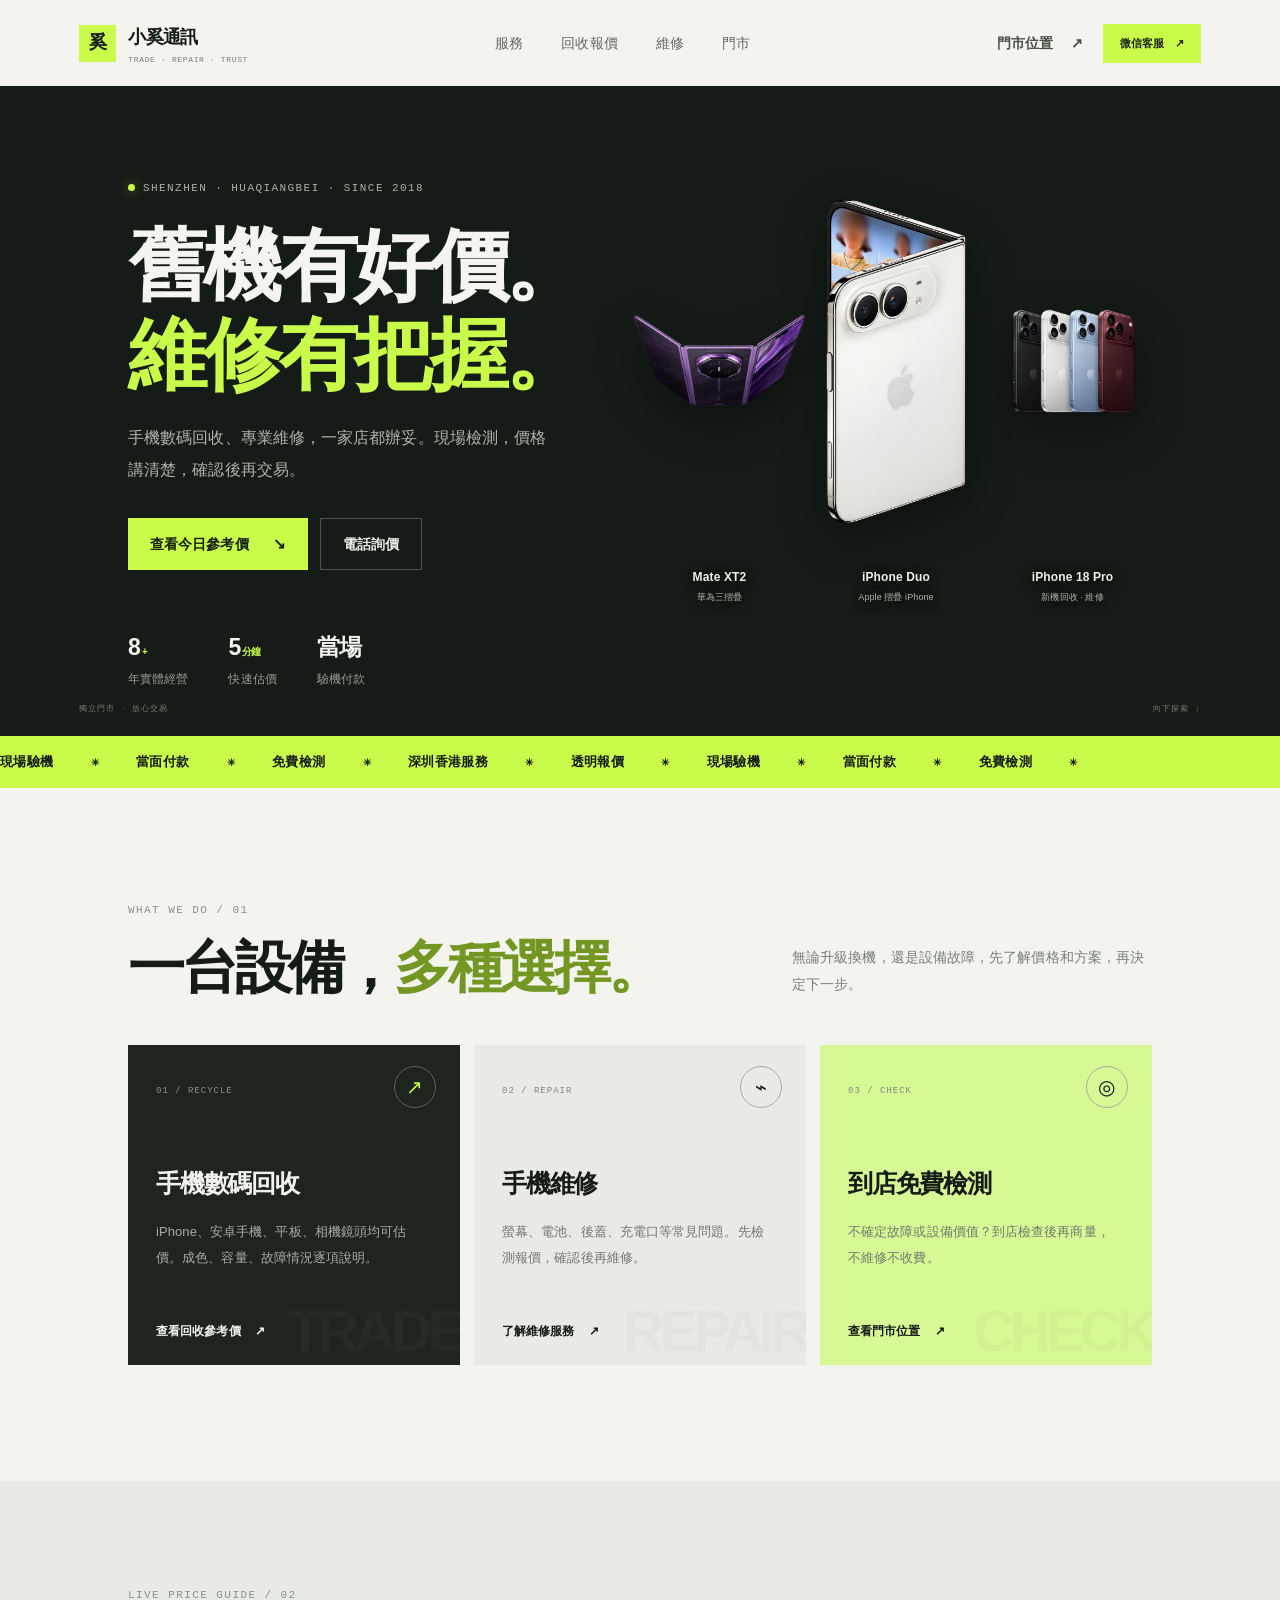
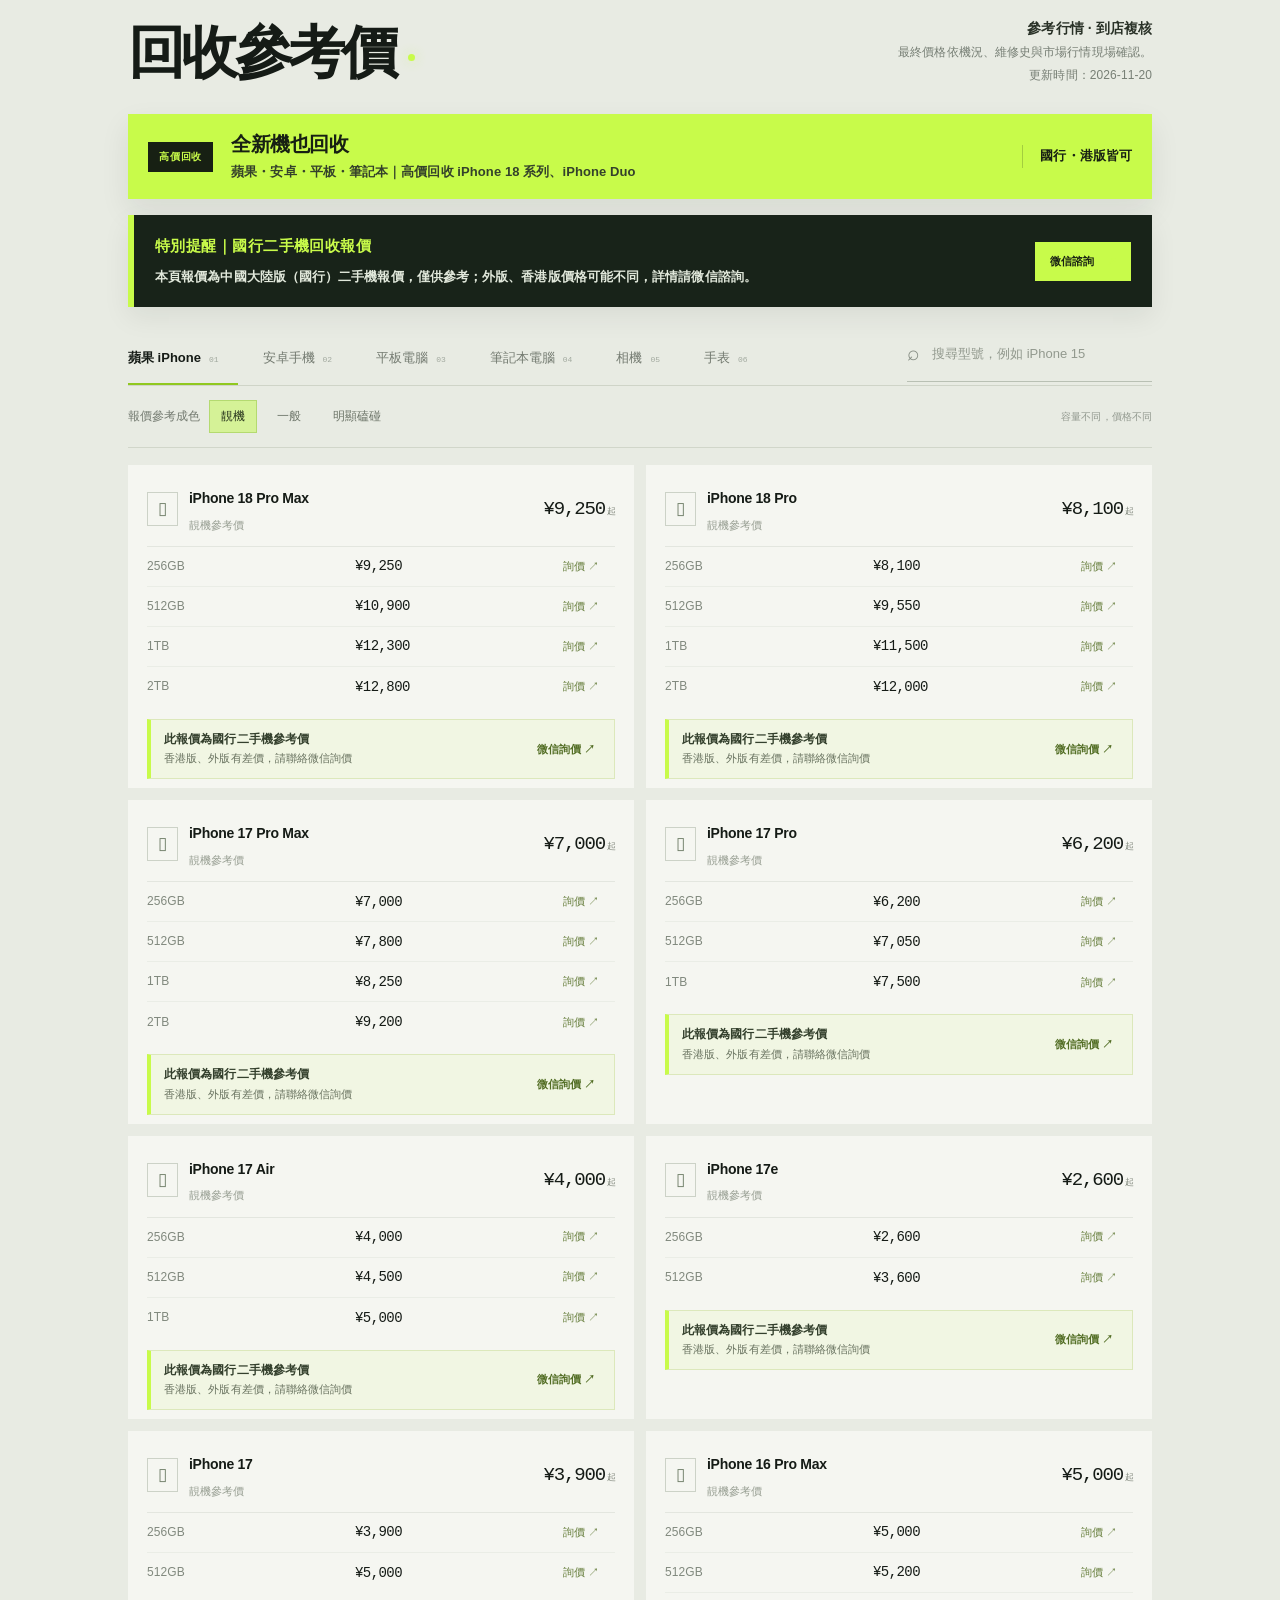
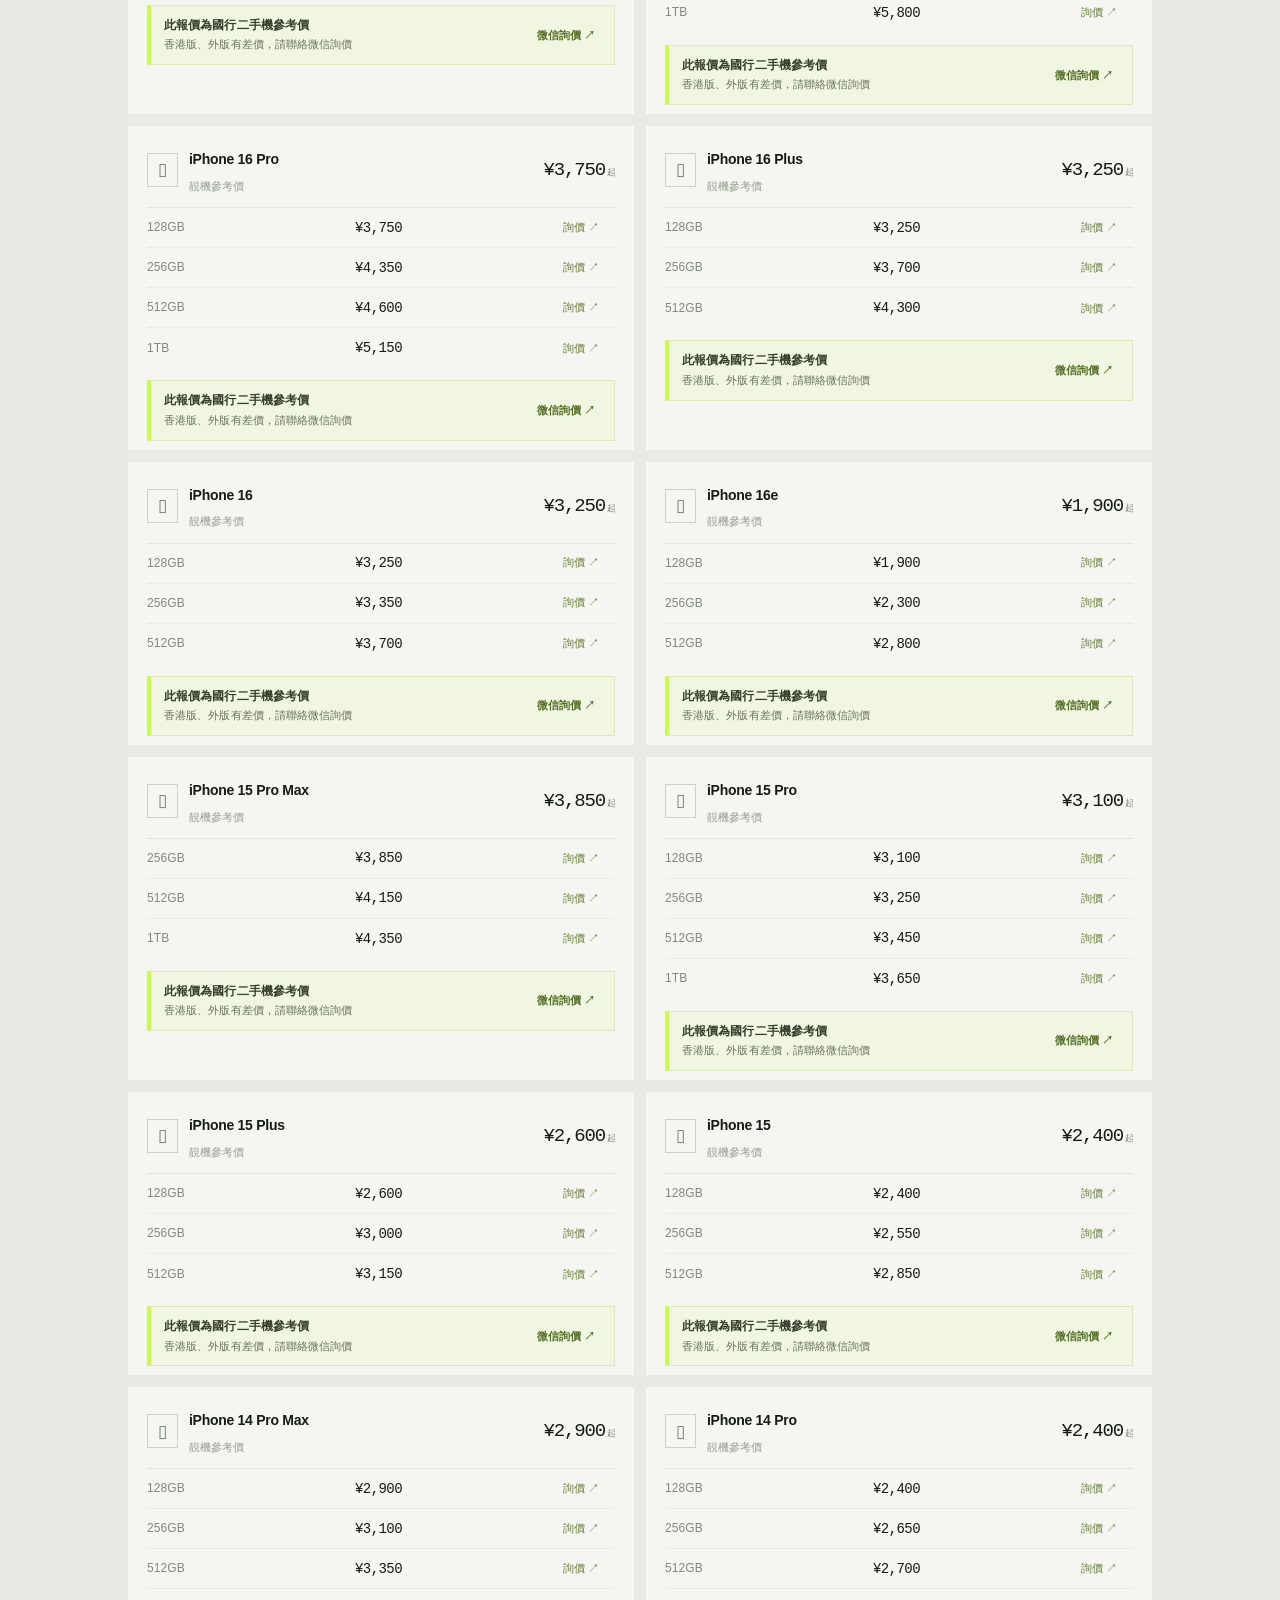
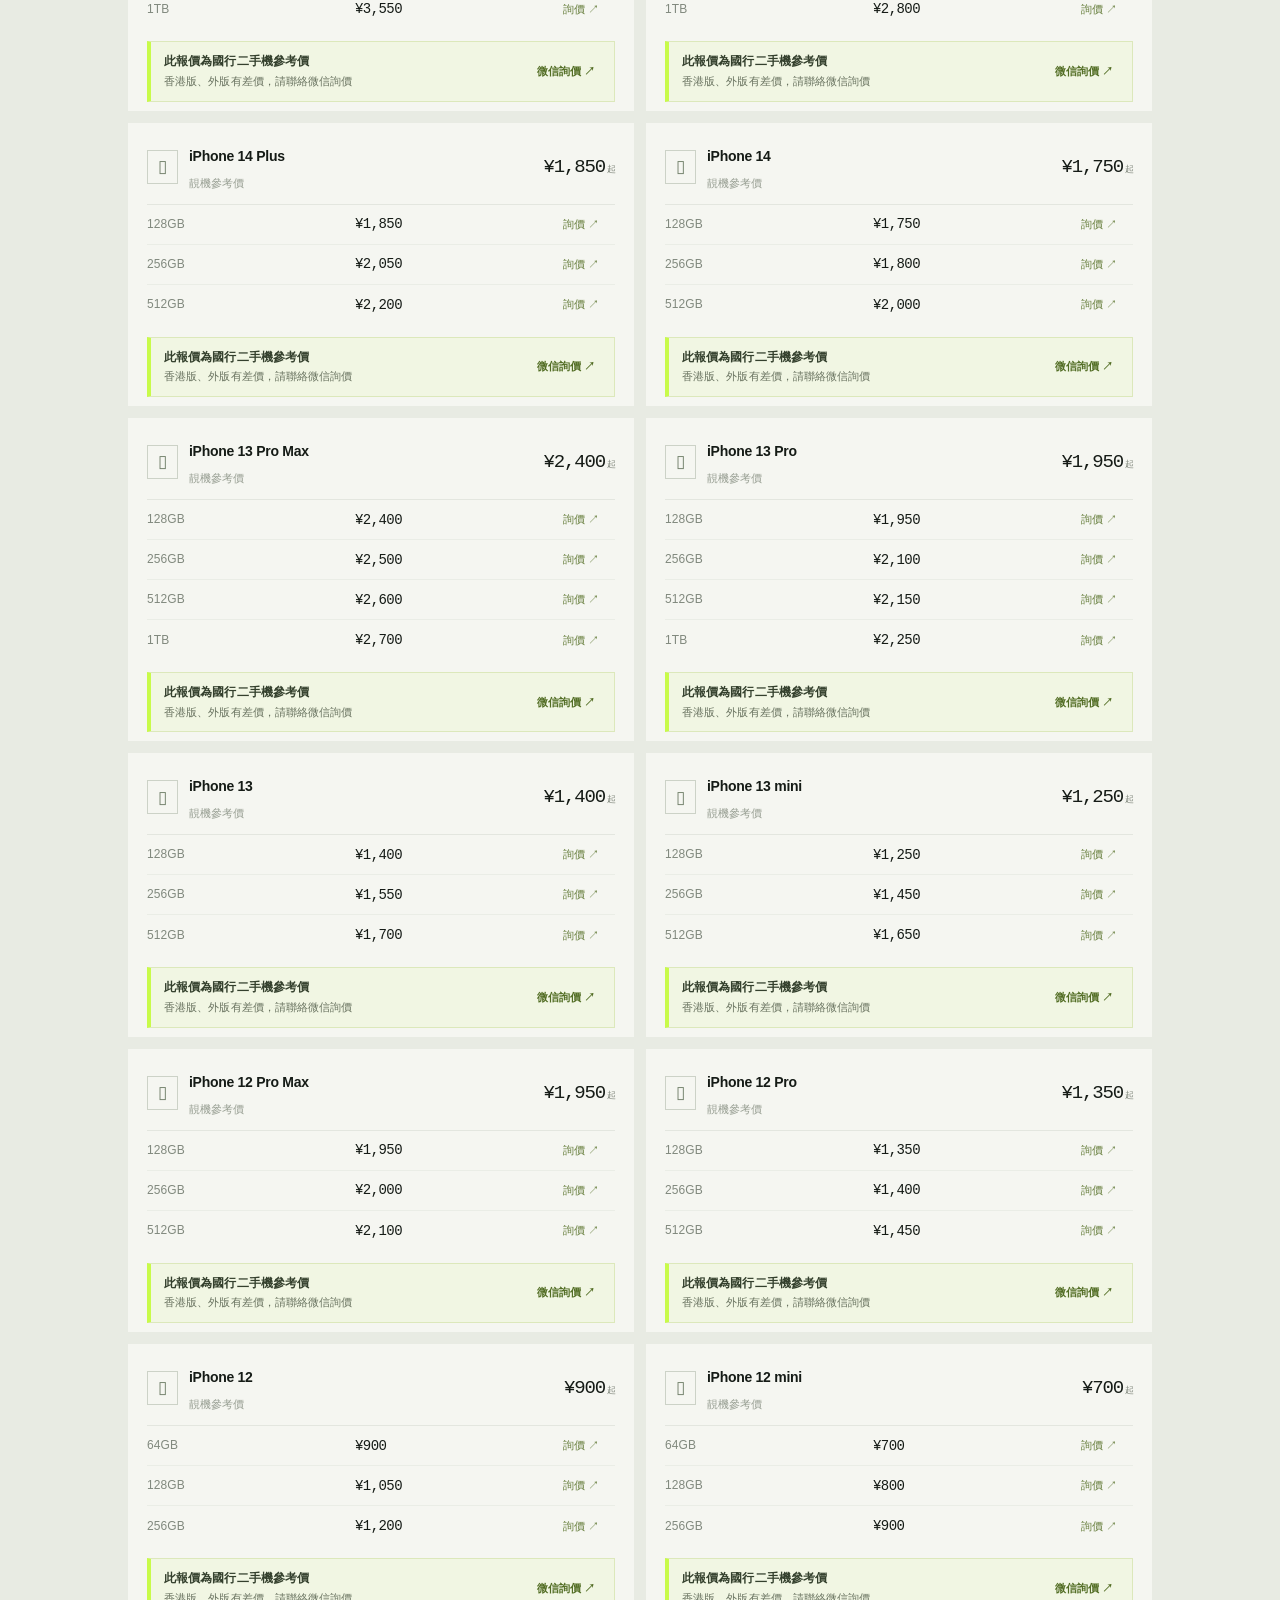
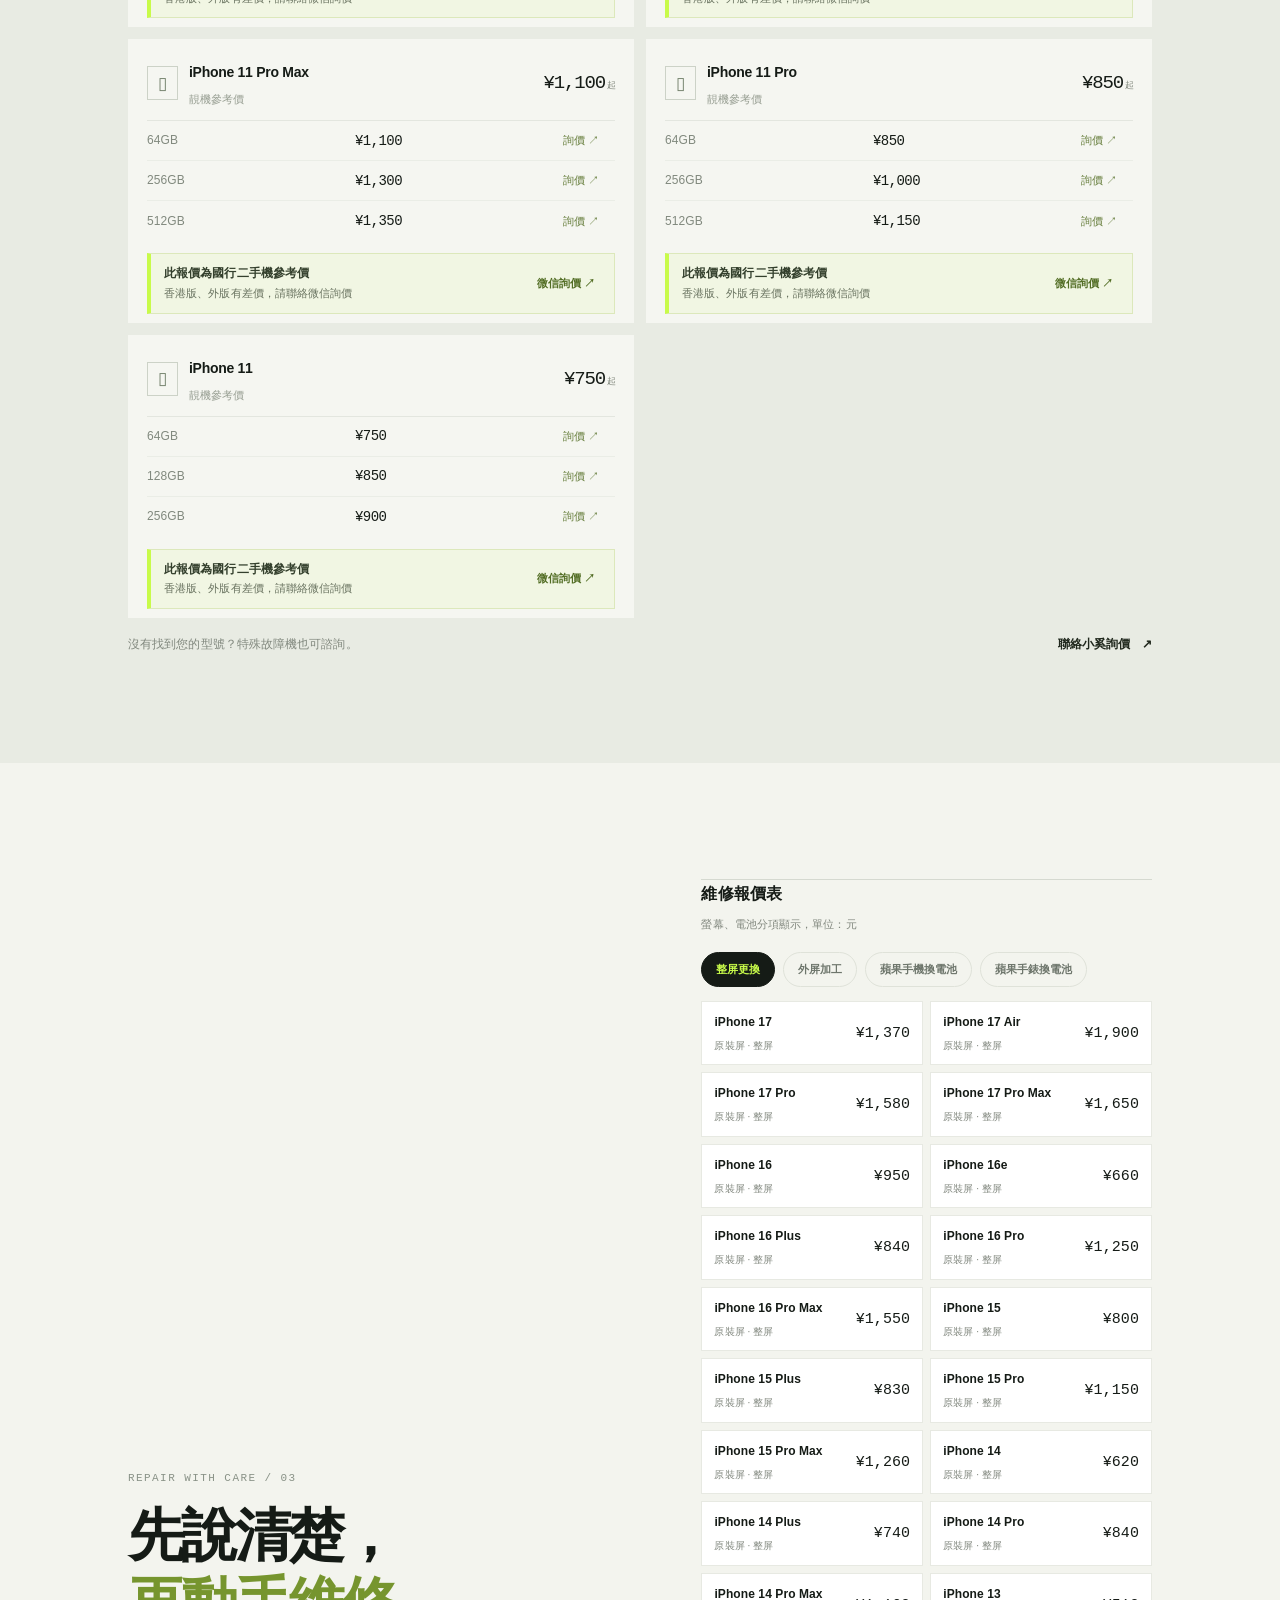
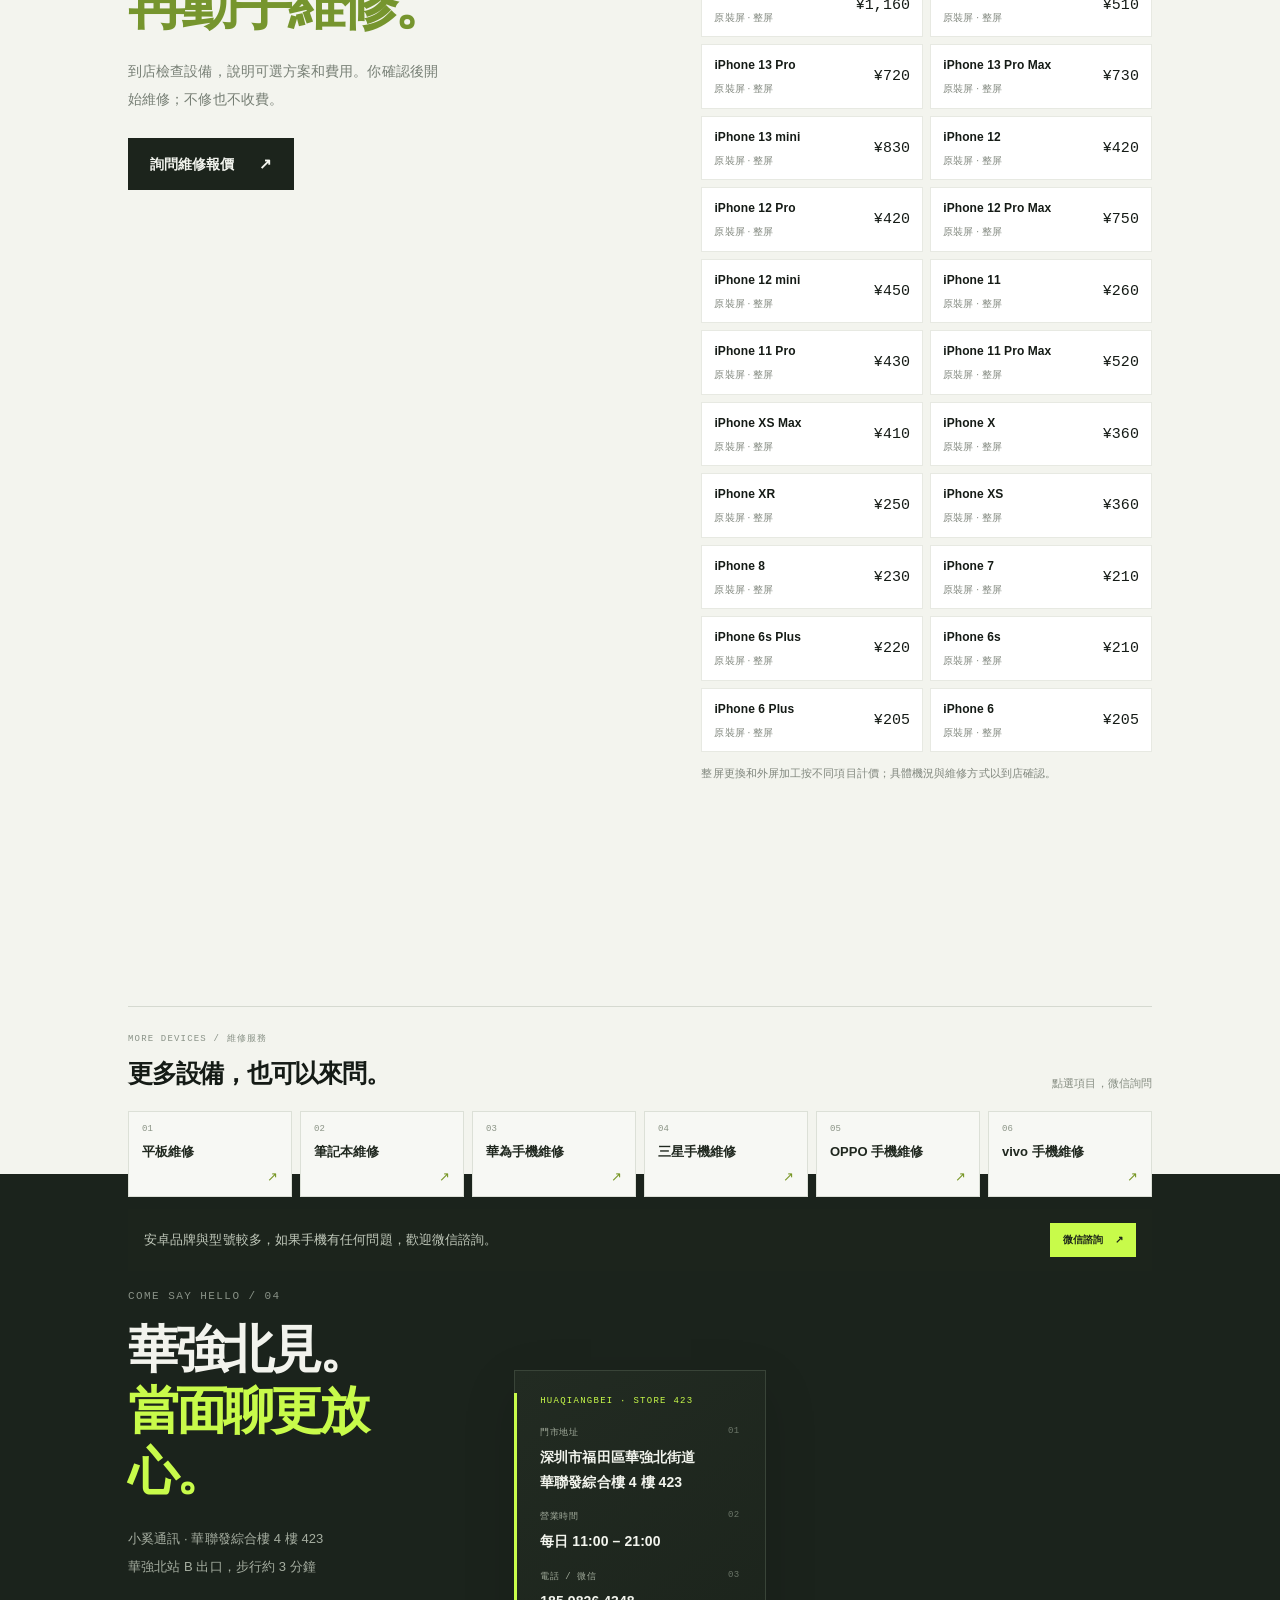
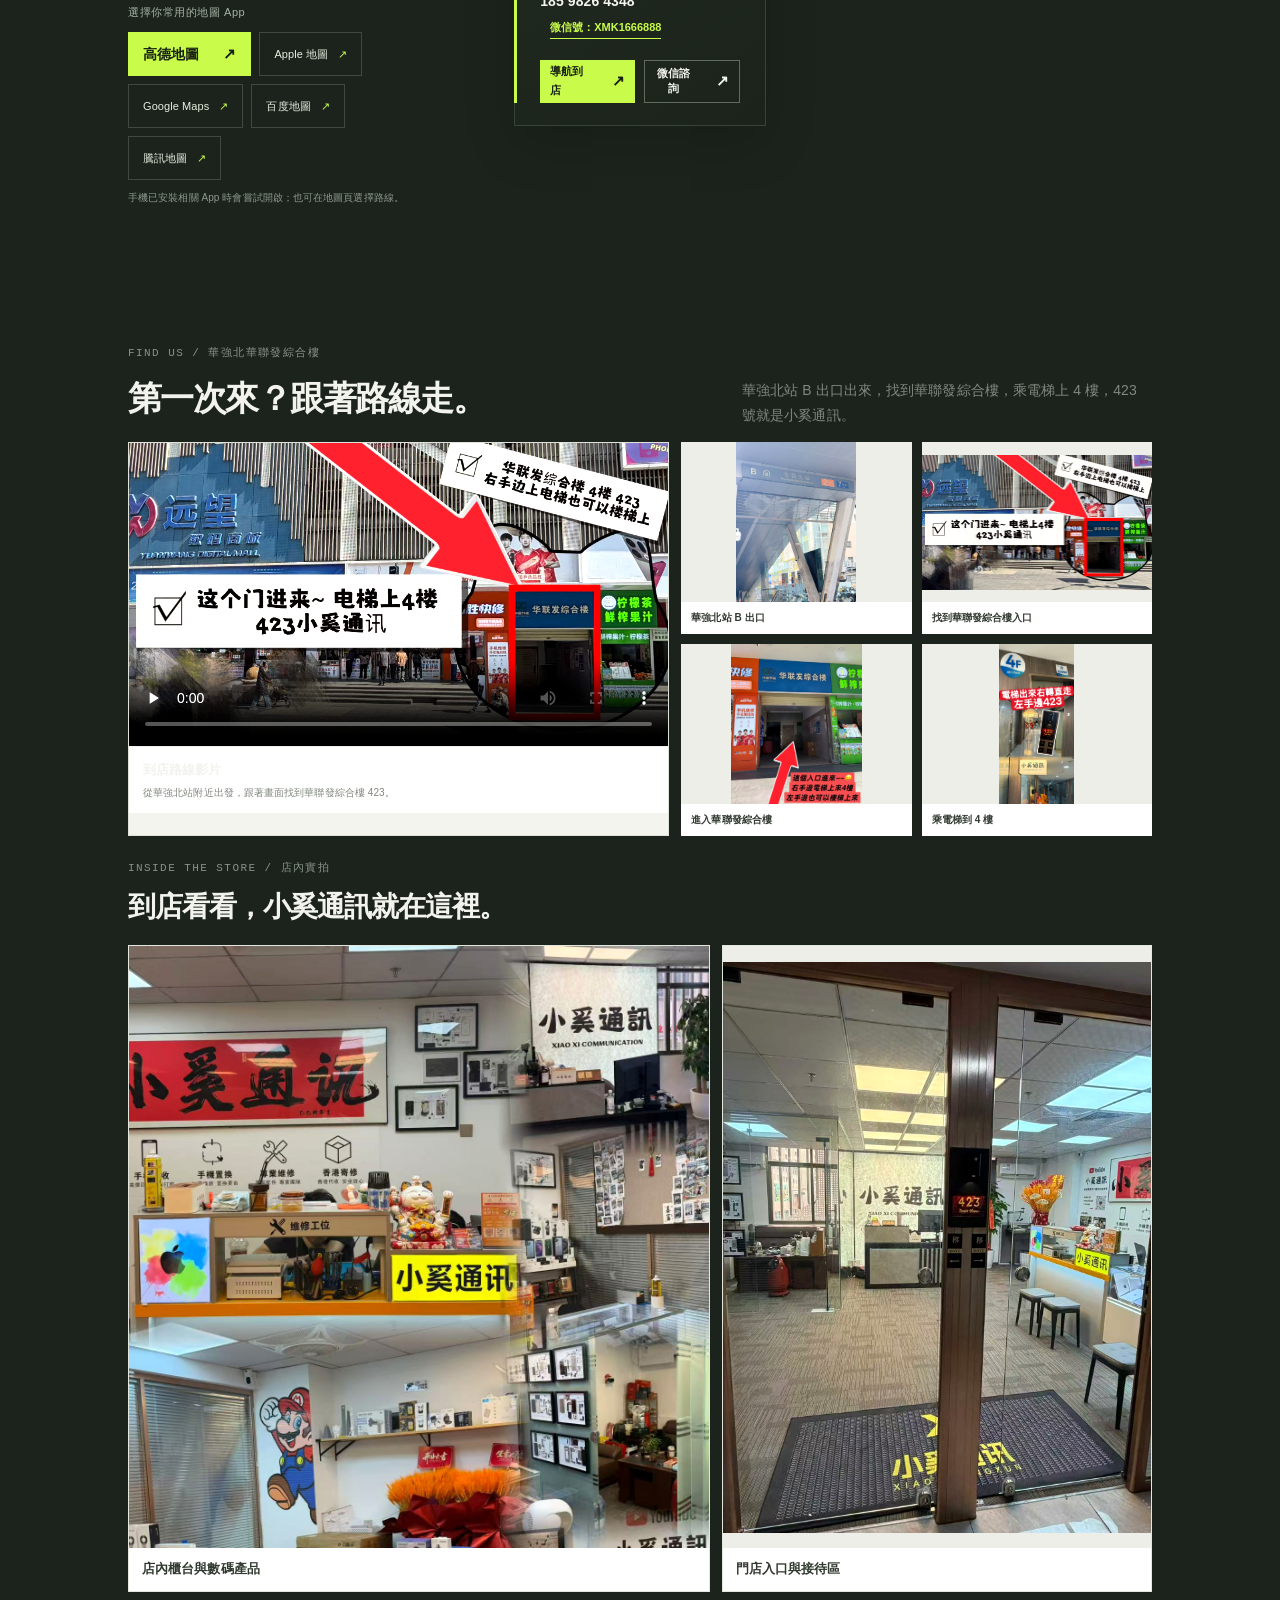
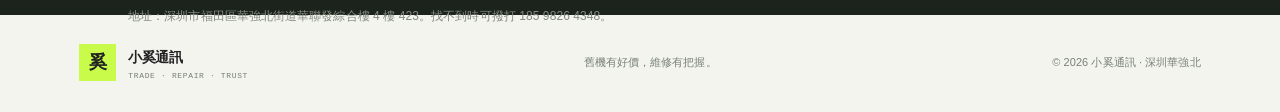
==== commit 9d21f76f: "Link verified map listings without changing the live page" ====
--- a/site/index.html
+++ b/site/index.html
@@ -4,325 +4,21 @@
   <meta charset="utf-8">
   <meta name="viewport" content="width=device-width, initial-scale=1">
   <meta name="theme-color" content="#101812">
-  <meta name="description" content="小奚通讯（小奚通訊）位于深圳华强北华联发综合楼4楼423，提供 iPhone、安卓手机、平板、相机等数码回收、手机维修和到店检测。电话18598264348，微信XMK1666888。">
-  <meta name="keywords" content="小奚通讯,小奚通訊,深圳华强北手机回收,华强北手机维修,华联发综合楼423,数码回收">
+  <meta name="description" content="小奚通訊｜深圳華強北手機回收、數碼產品回收與專業維修。現場驗機、透明報價、當場付款。">
   <link rel="canonical" href="https://www.xmk888.cn/">
   <meta property="og:type" content="website">
-  <meta property="og:title" content="小奚通讯｜深圳华强北手机回收与维修">
-  <meta property="og:description" content="华强北手机数码回收、手机维修与到店检测。华联发综合楼4楼423，电话18598264348。">
+  <meta property="og:site_name" content="小奚通訊">
+  <meta property="og:title" content="小奚通訊｜手機回收 · 專業維修">
+  <meta property="og:description" content="深圳華強北手機回收、數碼產品回收與專業維修。現場驗機、透明報價、當場付款。">
   <meta property="og:url" content="https://www.xmk888.cn/">
-  <meta property="og:locale" content="zh_CN">
-  <meta name="twitter:card" content="summary">
-  <title>深圳华强北手机回收与维修｜小奚通讯</title>
-  <script type="application/ld+json">
-  {
-    "@context": "https://schema.org",
-    "@type": "ElectronicsStore",
-    "@id": "https://www.xmk888.cn/#store",
-    "name": "小奚通讯",
-    "alternateName": ["小奚通訊", "小奚通讯手机回收维修"],
-    "url": "https://www.xmk888.cn/",
-    "telephone": "+86-185-9826-4348",
-    "image": "https://www.xmk888.cn/assets/visit/store-entrance.jpg",
-    "description": "深圳华强北实体数码门店，提供手机及数码产品回收、手机维修和到店检测。",
-    "address": {
-      "@type": "PostalAddress",
-      "streetAddress": "华强北街道华联发综合楼4楼423",
-      "addressLocality": "深圳市",
-      "addressRegion": "广东省",
-      "addressCountry": "CN"
-    },
-    "openingHours": "Mo-Su 11:00-21:00",
-    "sameAs": ["https://www.xmk888.cn/llms.txt"]
-  }
-  </script>
-  <link rel="preconnect" href="https://fonts.googleapis.com">
-  <link rel="preconnect" href="https://fonts.gstatic.com" crossorigin>
-  <link rel="preload" as="image" href="https://trade-nb6djjshd-xmk138s-projects.vercel.app/assets/hero/iphone-18-pro-cutout.webp" fetchpriority="high">
-  <link href="https://fonts.googleapis.com/css2?family=DM+Mono:wght@400;500&family=Manrope:wght@400;500;600;700;800&family=Noto+Sans+TC:wght@400;500;600;700;800;900&display=swap" rel="stylesheet" media="print" onload="this.media='all'">
-  <noscript><link href="https://fonts.googleapis.com/css2?family=DM+Mono:wght@400;500&family=Manrope:wght@400;500;600;700;800&family=Noto+Sans+TC:wght@400;500;600;700;800;900&display=swap" rel="stylesheet"></noscript>
-  <style>
-:root{--ink:#151b16;--paper:#f3f4ee;--lime:#c8fb4a;--muted:#81877e;--line:#dfe2d9;--mono:'DM Mono',monospace;--sans:'Manrope','Noto Sans SC',sans-serif}*{box-sizing:border-box}html{scroll-behavior:smooth}body{margin:0;background:var(--paper);color:var(--ink);font-family:var(--sans);font-size:15px;-webkit-font-smoothing:antialiased}a{color:inherit;text-decoration:none}.topbar{height:82px;padding:0 6.2%;display:flex;align-items:center;justify-content:space-between;background:var(--paper);position:relative;z-index:5}.brand{display:flex;align-items:center;gap:11px;font-size:17px;font-weight:900;letter-spacing:-.04em}.brand-mark{width:37px;height:37px;background:var(--lime);display:grid;place-items:center;font-family:'Noto Sans SC',sans-serif;font-size:18px}.brand small{display:block;font:8px var(--mono);letter-spacing:.08em;color:#777f72;margin-top:2px}.topbar nav{display:flex;gap:36px;font-size:12px;color:#626960}.topbar nav a:hover{color:#111}.nav-call{font-size:12px;font-weight:700;border-bottom:1px solid #aeb2a8;padding:0 0 8px}.nav-call span{margin-left:14px}.hero{min-height:618px;padding:70px 10% 26px;background:var(--ink);color:#f4f5ef;display:grid;grid-template-columns:1fr 1fr;position:relative;overflow:hidden}.hero-copy{max-width:545px;align-self:center;z-index:1}.eyebrow{font:10px var(--mono);letter-spacing:.13em;color:#899287;display:flex;align-items:center;gap:8px}.hero .eyebrow{color:#aab3a5}.hero .eyebrow i,.live-dot{width:7px;height:7px;background:var(--lime);border-radius:50%;display:inline-block;box-shadow:0 0 12px #c8fb4a77}.hero h1{font-size:clamp(48px,6vw,81px);line-height:1.18;letter-spacing:-.065em;margin:28px 0 22px;font-weight:800}.hero h1 em,.section h2 em,.repair h2 em,.visit-grid h2 em{font-style:normal;color:var(--lime)}.hero-copy>p{font-size:14px;line-height:2;color:#aeb5aa;max-width:400px}.hero-actions{display:flex;gap:12px;margin-top:31px}.button{min-height:48px;padding:0 19px;display:inline-flex;align-items:center;justify-content:center;gap:24px;font-size:12px;font-weight:700}.button-lime{background:var(--lime);color:#172013}.button-lime:hover{background:#d9ff7c}.button-outline{border:1px solid #4c554b;color:#ebeee8}.button span{font-size:15px}.hero-proof{display:flex;gap:36px;margin-top:57px}.hero-proof>span{font-size:10px;color:#949c91;line-height:1.8}.hero-proof b{display:block;color:#f2f4ed;font-size:20px;font-weight:700;letter-spacing:-.04em}.hero-proof b span{font-size:10px;color:var(--lime);margin-left:2px}.hero-art{height:455px;position:relative;display:grid;place-items:center}.orbit{position:absolute;border:1px solid #ffffff16;border-radius:50%;width:420px;height:420px}.orbit-two{width:335px;height:335px;border-style:dashed;border-color:#ffffff21}.phone{width:178px;height:350px;border-radius:29px;position:absolute;box-shadow:0 24px 70px #0008}.phone-back{background:linear-gradient(145deg,#d8ded5,#9fa99e);border:5px solid #b4bcb1;transform:rotate(-13deg) translate(-50px,4px)}.camera{position:absolute;width:79px;height:81px;top:13px;left:13px;border:1px solid #737e735c;border-radius:22px;padding:10px;display:grid;grid-template-columns:1fr 1fr;gap:5px}.camera i{display:block;border-radius:50%;background:#28302e;border:4px solid #7d8b80}.camera i:last-child{grid-column:2}.apple{position:absolute;top:49%;left:47%;font-size:29px;color:#69756a}.phone-front{background:linear-gradient(150deg,#222b23,#58684e 55%,#bcc98b);border:5px solid #75806e;transform:rotate(12deg) translate(50px,7px);overflow:hidden}.screen-glow{position:absolute;inset:48px 0 0;background:radial-gradient(ellipse at 58% 38%,#d8ff7b88,transparent 48%),linear-gradient(155deg,transparent 15%,#d3f87136 52%,transparent 74%)}.screen-island{position:absolute;z-index:2;top:12px;left:62px;width:48px;height:14px;background:#131713;border-radius:10px}.screen-text{position:absolute;z-index:1;top:92px;left:22px;font-size:42px;line-height:1.27;font-weight:600;letter-spacing:-.08em;color:#e7f4cf}.screen-text b{font-size:55px;color:var(--lime)}.screen-label{position:absolute;bottom:22px;left:22px;color:#e1e7d4;font:8px var(--mono);letter-spacing:.14em}.float-tag{position:absolute;z-index:2;right:3%;top:76px;background:#e4eccf;color:#182018;padding:14px 18px;font-size:12px;line-height:1.7;box-shadow:0 12px 30px #0003;transform:rotate(3deg)}.float-tag>span{color:#5b8f17;font-size:16px;margin-right:6px}.float-tag small{font-size:9px;color:#70786a}.art-caption{position:absolute;bottom:4px;right:5%;font:9px var(--mono);letter-spacing:.08em;color:#848e81}.hero-foot{position:absolute;bottom:22px;left:6.2%;right:6.2%;display:flex;justify-content:space-between;color:#758073;font:8px var(--mono);letter-spacing:.12em}.ticker{height:49px;overflow:hidden;background:var(--lime);display:flex;align-items:center;white-space:nowrap}.ticker div{min-width:max-content;font-size:11px;font-weight:800;letter-spacing:.03em;word-spacing:3px;animation:marquee 32s linear infinite}.ticker b{margin:0 30px;font-size:10px}@keyframes marquee{to{transform:translateX(-38%)}}.section{padding:108px 10%}.section-head{display:flex;align-items:end;justify-content:space-between;gap:40px;margin-bottom:44px}.section h2,.repair h2,.visit-grid h2{font-size:clamp(36px,4.5vw,57px);line-height:1.2;letter-spacing:-.065em;margin:17px 0 0}.section h2 em,.visit-grid h2 em{color:#749623}.section-head>p{max-width:330px;color:#777f75;font-size:12px;line-height:1.9;margin:0 0 4px}.service-grid{display:grid;grid-template-columns:repeat(3,1fr);gap:12px}.service-card{min-height:302px;padding:25px 25px 23px;background:#e8eae3;position:relative;overflow:hidden}.service-dark{background:#1d251d;color:#f2f3ed}.service-lime{background:#d8f795}.card-no{font:9px var(--mono);letter-spacing:.11em;color:#81887e}.service-dark .card-no{color:#899284}.service-icon{position:absolute;right:24px;top:21px;width:42px;height:42px;border:1px solid #a8afa2;border-radius:50%;display:grid;place-items:center;font-size:20px}.service-dark .service-icon{border-color:#596458;color:var(--lime)}.service-card h3{font-size:23px;letter-spacing:-.05em;margin:59px 0 10px}.service-card p{font-size:11px;line-height:1.9;color:#72796f;max-width:245px;min-height:61px}.service-dark p{color:#a6aea1}.service-card>a{position:absolute;left:25px;bottom:23px;font-size:10px;font-weight:700}.service-card>a b{margin-left:11px}.card-ghost{position:absolute;right:-1px;bottom:-16px;font-weight:900;font-size:57px;letter-spacing:-.08em;color:#151b1607;pointer-events:none}.service-dark .card-ghost{color:#ffffff08}.price-section{background:#e8ebe3}.price-inner{padding-top:100px;padding-bottom:100px}.price-inner .section-head{margin-bottom:31px}.live-dot{margin-left:14px;vertical-align:middle}.price-note{text-align:right;color:#777f75;font-size:10px;line-height:1.9}.price-note b{font-size:12px;color:#293127}.price-tools{display:flex;align-items:center;justify-content:space-between;border-bottom:1px solid #cfd4c8}.tabs{display:flex;gap:0}.tab{background:none;border:0;padding:15px 19px 14px 0;margin-right:25px;font:11px var(--sans);color:#737a70;cursor:pointer;border-bottom:2px solid transparent}.tab span{font:8px var(--mono);color:#a2a99f;margin-left:8px}.tab.selected{color:#151b16;font-weight:800;border-color:#90c820}.search{width:225px;display:flex;align-items:center;gap:10px;border-bottom:1px solid #b9c0b4;padding:0 0 9px;color:#838a80}.search>span{font-size:21px}.search input{border:0;outline:0;background:transparent;width:100%;font:11px var(--sans);color:#222}.search input::placeholder{color:#92998e}.condition-row{height:57px;display:flex;align-items:center;gap:8px;color:#737a70;font-size:10px;border-bottom:1px solid #d1d6ca}.condition{border:1px solid transparent;padding:6px 10px;color:#6e766a;background:transparent;font:10px var(--sans);cursor:pointer}.condition.active{background:#d5f297;color:#26331c;border-color:#b4da70}.condition-hint{margin-left:auto;color:#92998f;font-size:9px}.price-list{display:grid;grid-template-columns:1fr 1fr;gap:10px;padding-top:14px}.price-card{background:#f5f6f1;padding:16px 17px 5px}.model-name{display:flex;align-items:center;min-height:47px;padding-bottom:11px;border-bottom:1px solid #e3e6df;gap:11px}.device-icon{width:31px;height:34px;border:1px solid #ccd2c7;display:grid;place-items:center;color:#73816b;font-size:17px}.model-name>div{flex:1}.model-name>div b{font-size:12px;letter-spacing:-.02em}.model-name>div small{display:block;color:#979e92;font-size:9px;margin-top:3px}.model-name>strong{font:17px var(--mono);letter-spacing:-.06em}.model-name>strong small{font:9px var(--sans);margin-left:2px;color:#7f867b}.variants{display:flex;flex-direction:column}.variant{display:grid;grid-template-columns:1fr 1fr 52px;align-items:center;min-height:37px;border-bottom:1px solid #eaede6;font-size:10px}.variant:last-child{border:0}.variant>span{color:#81897e}.variant>b{font:12px var(--mono);letter-spacing:-.04em}.variant>a{font-size:9px;color:#637b38}.variant>a:hover{text-decoration:underline}.price-footer{display:flex;justify-content:space-between;align-items:center;margin-top:16px;color:#81887e;font-size:10px}.price-footer a{color:#20281d;font-weight:700}.price-footer b{margin-left:8px}.empty{grid-column:1/-1;padding:45px;text-align:center;color:#777}.empty a{display:block;margin-top:13px;color:#658c1a}.repair{display:grid;grid-template-columns:1fr 1fr;gap:12%;align-items:center}.repair h2 em{color:#76952e}.repair-copy>p{color:#777f75;font-size:12px;line-height:2;max-width:320px;margin:20px 0 25px}.button-dark{background:#1c241c;color:#f3f5ef}.button-dark:hover{background:#34412e}.repair-menu{border-top:1px solid #d5d9d0}.repair-line{height:78px;border-bottom:1px solid #d5d9d0;display:grid;grid-template-columns:40px 1fr 28px;align-items:center;gap:8px}.repair-symbol{color:#749623;font-size:20px}.repair-line b{display:block;font-size:13px}.repair-line small{display:block;color:#838a80;font-size:9px;margin-top:4px}.repair-line>span:last-child{font:9px var(--mono);color:#a3aa9f}.visit-section{background:#1b231c;color:#f2f3ed}.visit-grid{display:grid;grid-template-columns:1fr .8fr 1fr;align-items:center;gap:7%}.visit-grid h2{font-size:clamp(33px,4vw,51px)}.visit-grid h2 em{color:var(--lime)}.visit-grid>div:first-child>p{font-size:11px;line-height:2.1;color:#a6aea1;margin:23px 0}.visit-details{border-top:1px solid #4b544a}.detail-label{display:flex;justify-content:space-between;margin-top:18px;margin-bottom:7px;color:#8b9688;font:9px var(--mono);letter-spacing:.06em}.detail-label span{color:#6b7568}.visit-details>b{font-size:11px;line-height:1.9}.visit-details>b small{font-weight:400;color:#9ea79a;margin-left:7px}.map-art{height:245px;position:relative;overflow:hidden;background:#29332a;border:1px solid #3b473b}.map-lines{position:absolute;inset:-30%;background:repeating-linear-gradient(28deg,transparent 0 35px,#455144 36px 38px,transparent 39px 70px),repeating-linear-gradient(118deg,transparent 0 50px,#39463a 51px 54px,transparent 55px 95px);transform:rotate(-7deg)}.map-lines:after{content:'';position:absolute;left:47%;top:-5%;height:120%;width:17px;background:#8a9d65;transform:rotate(19deg);box-shadow:0 0 0 4px #29332a}.map-label{position:absolute;z-index:1;top:18px;left:17px;color:#a5b098;font:8px var(--mono);line-height:1.8;letter-spacing:.1em}.map-label b{font:10px var(--sans);color:#eff3e8}.map-pin{position:absolute;z-index:2;left:52%;top:47%;width:28px;height:28px;display:grid;place-items:center;border-radius:50%;background:var(--lime);color:#26311b;box-shadow:0 0 0 8px #c8fb4a30}.map-pin span{position:absolute;left:34px;white-space:nowrap;background:#e8eccf;color:#25311e;font-size:9px;padding:7px 9px;line-height:1.7}.map-street{position:absolute;right:13px;bottom:12px;color:#a2ad96;font:8px var(--mono)}footer{min-height:94px;padding:20px 6.2%;display:flex;align-items:center;justify-content:space-between;color:#798176;font-size:9px}footer .brand{color:#222;font-size:14px}.mobile-bar{display:none}
-@media(max-width:900px){.hero{padding-left:7%;padding-right:7%;grid-template-columns:1fr 1fr}.hero-art{transform:scale(.85)}.section{padding-left:7%;padding-right:7%}.visit-grid{gap:4%}.topbar nav{gap:20px}}@media(max-width:680px){body{padding-bottom:58px}.topbar{height:68px;padding:0 5%}.brand{font-size:15px}.brand-mark{width:33px;height:33px}.topbar nav{display:none}.nav-call{font-size:10px}.hero{display:block;padding:59px 7% 48px;min-height:870px}.hero h1{font-size:55px;margin:24px 0 16px}.hero-copy>p{font-size:12px;max-width:320px}.hero-actions{gap:8px}.button{font-size:10px;padding:0 12px;gap:12px}.hero-proof{gap:27px;margin-top:35px}.hero-proof b{font-size:18px}.hero-art{height:400px;transform:none;margin-top:8px}.orbit{width:335px;height:335px}.orbit-two{width:260px;height:260px}.phone{transform:scale(.83)}.phone-back{transform:rotate(-13deg) translate(-44px,3px) scale(.83)}.phone-front{transform:rotate(12deg) translate(44px,3px) scale(.83)}.float-tag{right:0;top:43px}.hero-foot{left:7%;right:7%;font-size:7px}.section{padding:72px 6%}.section-head{display:block;margin-bottom:27px}.section-head>p{margin-top:14px}.section h2,.repair h2,.visit-grid h2{font-size:38px}.service-grid{grid-template-columns:1fr;gap:8px}.service-card{min-height:270px}.service-card h3{margin-top:54px}.service-card p{max-width:310px}.price-inner{padding-top:72px;padding-bottom:70px}.price-note{text-align:left;margin-top:14px}.price-tools{display:block}.tabs{overflow-x:auto}.tab{white-space:nowrap;margin-right:21px;padding:13px 0 12px}.search{width:100%;padding:10px 0;margin:4px 0 8px}.condition-row{gap:2px}.condition-row>span:first-child{display:none}.condition{font-size:9px;padding:6px 7px}.condition-hint{font-size:8px}.price-list{grid-template-columns:1fr;gap:8px}.price-card{padding:14px 13px 4px}.price-footer{align-items:flex-start;gap:13px;line-height:1.7}.repair{display:block}.repair-menu{margin-top:35px}.visit-grid{display:block}.visit-details{margin-top:31px;padding-bottom:25px}.map-art{margin-top:23px;height:200px}.visit-grid>div:first-child .button{margin-top:2px}footer{padding:25px 6%;display:grid;grid-template-columns:1fr 1fr;gap:18px}footer>span:last-child{text-align:right}.mobile-bar{position:fixed;z-index:8;bottom:0;left:0;right:0;height:57px;display:grid;grid-template-columns:1fr 1fr;box-shadow:0 -6px 20px #121a1214}.mobile-bar a{display:grid;place-items:center;background:#f6f6f0;font-size:12px;font-weight:700}.mobile-bar a+a{background:var(--lime)}}
-
-</style>
-  <style>
-.visit-gallery{grid-column:1/-1;margin-top:12px;display:grid;gap:14px}.visit-gallery-head{display:flex;align-items:end;justify-content:space-between;gap:18px}.visit-gallery-head h3{margin:9px 0 0;font-size:clamp(23px,3vw,34px);letter-spacing:-.045em}.visit-gallery-head p{max-width:410px;margin:0;color:#81877e;font-size:12px;line-height:1.8}.visit-gallery-body{display:grid;grid-template-columns:minmax(0,1.15fr) minmax(0,1fr);gap:12px}.visit-route-video{overflow:hidden;background:#111;border:1px solid #dfe2d9}.visit-route-video video{display:block;width:100%;aspect-ratio:16/9;object-fit:cover;background:#111}.visit-media-caption{padding:12px 14px;background:#fff;font-size:12px;font-weight:700}.visit-media-caption small{display:block;margin-top:4px;font-size:10px;font-weight:400;line-height:1.6;color:#81877e}.visit-photo-grid{display:grid;grid-template-columns:repeat(2,minmax(0,1fr));grid-template-rows:repeat(3,minmax(0,1fr));gap:10px;min-height:100%}.visit-photo{position:relative;overflow:hidden;min-height:105px;background:#d9ddd2}.visit-photo img{display:block;width:100%;height:100%;min-height:105px;object-fit:cover;transition:transform .35s ease}.visit-photo:hover img{transform:scale(1.035)}.visit-photo figcaption{position:absolute;inset:auto 0 0;padding:22px 10px 9px;background:linear-gradient(transparent,#101710b8);color:#fff;font-size:10px;font-weight:700;line-height:1.4}.visit-gallery-tip{margin:0;color:#858b80;font-size:10px;line-height:1.7}
-.visit-route-video{margin:0;background:#f3f4ee}.visit-route-video video{height:auto;object-fit:cover;filter:brightness(1.1) contrast(1.03) saturate(1.04)}.visit-photo-grid{grid-template-rows:repeat(3,auto);align-content:start}.visit-photo{min-height:0;margin:0;display:flex;flex-direction:column;background:#fff}.visit-photo-media{width:100%;height:160px;display:grid;place-items:center;overflow:hidden;background:#eceee7}.visit-photo-media img{width:auto;height:auto;max-width:100%;max-height:100%;min-height:0;object-fit:contain;filter:brightness(1.035) contrast(1.025) saturate(1.045)}.visit-photo figcaption{position:static;inset:auto;padding:9px 10px;background:#fff;color:#313a30;font-size:10px}.visit-route-video video{background:#eceee7}
-@media(max-width:680px){.visit-gallery{margin-top:26px;gap:12px}.visit-gallery-head{display:block}.visit-gallery-head p{margin-top:8px;font-size:11px}.visit-gallery-body{grid-template-columns:1fr;gap:10px}.visit-route-video video{aspect-ratio:16/9}.visit-photo-grid{grid-template-rows:repeat(3,auto);gap:7px}.visit-photo-media{height:clamp(125px,40vw,190px)}.visit-photo img{min-height:0}.visit-photo figcaption{padding:8px 7px;font-size:9px}.visit-media-caption{padding:10px 11px}.visit-gallery-tip{font-size:9px}}
-.visit-photo-grid{grid-template-rows:repeat(2,auto)}
-.visit-store-head{margin-top:10px}.visit-store-head h3{margin:7px 0 0;font-size:clamp(20px,2.5vw,28px);letter-spacing:-.035em}
-.visit-store-strip{display:grid;grid-template-columns:1.15fr .85fr;gap:12px}
-.visit-store-photo{margin:0;overflow:hidden;background:#fff;border:1px solid #e3e6dd}
-.visit-store-media{height:clamp(420px,47vw,660px);display:grid;place-items:center;overflow:hidden;background:#eceee7}
-.visit-store-media img{display:block;width:100%;height:100%;object-fit:contain;filter:brightness(1.035) contrast(1.025) saturate(1.045)}
-.visit-store-photo figcaption{padding:10px 13px;font-size:11px;font-weight:700;color:#313a30}
-@media(max-width:680px){.visit-photo-grid{grid-template-rows:repeat(2,auto)}.visit-store-strip{grid-template-columns:1fr;gap:9px}.visit-store-media{height:clamp(440px,118vw,640px)}.visit-store-photo figcaption{padding:9px 11px}}
-
-</style>
-  <style>
-:root{--sans:'Manrope','Noto Sans TC',sans-serif}
-body,.brand-mark,.tab,.search input,.condition,.maker-tab,.repair-price-tab{font-family:var(--sans)}
-body{line-height:1.7;letter-spacing:.005em}
-.hero h1{letter-spacing:-.045em;line-height:1.12}
-.hero-art{isolation:isolate}
-.phone-18{background:linear-gradient(145deg,#e1e7df,#a7b3a6);border-color:#c1c9c0;box-shadow:0 24px 70px #0009, inset 0 0 0 1px #ffffffa8}
-.phone-18 .camera{background:linear-gradient(140deg,#d3d9d0,#a2ada1);border-color:#75807577}
-.phone-18 .apple{color:#687568;font-size:25px;left:46%;top:47%}
-.device-label{position:absolute;right:15px;bottom:17px;color:#59655a;font:600 10px var(--mono);letter-spacing:.16em}
-.foldable{position:absolute;z-index:1;width:274px;height:324px;right:18%;top:50%;transform:translate(42%,-50%) rotate(8deg);display:grid;grid-template-columns:1fr 8px 1fr;padding:7px;border:1px solid #aab5a4;border-radius:28px;background:linear-gradient(145deg,#d8e0d1,#87947f);box-shadow:0 30px 80px #0009,inset 0 1px 1px #fff;overflow:hidden}
-.fold-screen{position:relative;display:grid;place-items:center;overflow:hidden;background:radial-gradient(ellipse at 60% 35%,#c9fa7877,transparent 52%),linear-gradient(145deg,#151d17,#4b6040 70%,#849365);color:#eaf1df}
-.fold-screen-left{border-radius:20px 4px 4px 20px}.fold-screen-right{border-radius:4px 20px 20px 4px}
-.fold-screen-left>span{font-size:25px;line-height:1.4;letter-spacing:-.08em;text-align:center}.fold-screen-left b{font-size:34px;color:var(--lime)}
-.fold-hinge{z-index:2;background:linear-gradient(90deg,#5b6658,#c0cbb8 45%,#576354);box-shadow:0 0 8px #0006}
-.fold-symbol{font-size:46px;color:#d7f49f;text-shadow:0 0 26px #c8fb4a55}
-.fold-label{position:absolute;left:0;right:0;bottom:11px;text-align:center;color:#d5ddcf;font:8px var(--mono);letter-spacing:.12em;text-shadow:0 1px 3px #000}
-.float-tag{z-index:3;backdrop-filter:blur(8px)}
-.service-card,.price-card,.visit-store-photo{transition:transform .22s ease,box-shadow .22s ease}
-.service-card:hover,.price-card:hover,.visit-store-photo:hover{transform:translateY(-3px);box-shadow:0 14px 32px #15201512}
-.button{transition:background-color .2s ease,transform .2s ease}.button:hover{transform:translateY(-1px)}
-.visit-store-media img{transition:transform .35s ease}.visit-store-photo:hover img{transform:scale(1.018)}
-@media(max-width:900px){.foldable{width:240px;height:294px;right:16%;transform:translate(42%,-50%) rotate(8deg)}.hero-art{overflow:visible}.float-tag{right:0}}
-@media(max-width:680px){.hero-art{height:340px;overflow:hidden}.foldable{width:218px;height:266px;right:20%;top:49%;transform:translate(38%,-50%) rotate(7deg)}.fold-screen-left>span{font-size:20px}.fold-screen-left b{font-size:28px}.fold-symbol{font-size:36px}.device-label{font-size:9px}.hero-foot{letter-spacing:.06em}.service-card:hover,.price-card:hover,.visit-store-photo:hover{transform:none;box-shadow:none}}
-
-/* Real product visual for the refreshed hero */
-.hero-art{height:500px;min-width:0;isolation:auto;display:flex;align-items:center;justify-content:center}
-.product-glow{position:absolute;z-index:-1;width:min(88%,470px);aspect-ratio:1;border-radius:50%;background:radial-gradient(circle,#9eb87925 0%,#6f835018 47%,transparent 72%)}
-.product-frame{position:relative;width:100%;max-width:570px;display:grid;place-items:center}
-.iphone-product{display:block;width:100%;height:auto;max-height:440px;object-fit:contain;filter:drop-shadow(0 26px 34px #0005);mix-blend-mode:screen}
-.product-colors{position:absolute;left:50%;bottom:43px;transform:translateX(-50%);display:flex;gap:10px;padding:9px 13px;border:1px solid #ffffff20;border-radius:999px;background:#121912d9;backdrop-filter:blur(12px);white-space:nowrap;color:#e9eee5;font-size:10px;letter-spacing:.04em}
-.product-colors>span{display:flex;align-items:center;gap:6px}.swatch{width:9px;height:9px;border-radius:50%;display:inline-block}.swatch-burgundy{background:#722d3a;box-shadow:0 0 0 1px #ffffff5c}.swatch-glacier{background:#b4d5e7;box-shadow:0 0 0 1px #ffffff75}
-@media(max-width:900px){.hero-art{height:410px;transform:none}.iphone-product{max-height:370px}.product-colors{bottom:30px}}
-@media(max-width:680px){.hero-art{height:330px;margin-top:6px;overflow:visible}.product-frame{width:112%;max-width:480px}.iphone-product{max-height:300px}.product-colors{bottom:26px;font-size:9px;padding:8px 11px}.art-caption{bottom:1px;font-size:7px}}
-
-.wechat-dialog{position:fixed;inset:0;margin:auto;padding:30px 30px 24px;width:min(92vw,480px);max-height:min(92dvh,820px);overflow:auto;border:1px solid #dfe5d9;border-radius:22px;background:#f7f8f3;color:#182119;box-shadow:0 24px 90px #0006}
-.wechat-dialog::backdrop{background:#071009bf;backdrop-filter:blur(5px)}
-.wechat-dialog-copy{text-align:center;padding:1px 24px 18px}
-.wechat-dialog-copy .eyebrow{justify-content:center;color:#84907f;font-size:9px}
-.wechat-dialog-copy h2{font-size:26px;letter-spacing:-.05em;margin:9px 0 4px}
-.wechat-dialog-copy p{margin:0;color:#424b40;font-size:12px}
-.wechat-dialog-copy small{display:block;margin-top:7px;color:#838b80;font-size:10px}
-.wechat-dialog>img{display:block;width:min(100%,360px);height:auto;margin:0 auto;border-radius:12px;background:#fff}
-.wechat-close{position:absolute;top:12px;right:13px;width:34px;height:34px;border:0;border-radius:50%;background:#e9ece5;color:#384235;font-size:24px;line-height:1;cursor:pointer}
-.wechat-inline{margin-left:10px;padding:0;border:0;border-bottom:1px solid currentColor;background:none;color:#c8fb4a;font:inherit;font-size:11px;cursor:pointer}
-.mobile-bar .wechat-open{border:0;background:var(--lime);font:inherit;font-size:12px;font-weight:700;cursor:pointer}
-@media(max-width:680px){.wechat-dialog{width:min(94vw,430px);padding:26px 17px 17px;border-radius:18px}.wechat-dialog-copy h2{font-size:23px}.wechat-dialog>img{width:min(100%,320px)}}
-
-.price-region-note{display:flex;align-items:center;justify-content:space-between;gap:18px;margin:0 0 22px;padding:15px 18px;border-left:4px solid #97c83a;background:#e5f3cf;color:#27351f}
-.price-region-note strong{font-size:13px;letter-spacing:.02em}
-.price-region-note p{margin:4px 0 0;color:#596451;font-size:11px;line-height:1.7}
-.price-region-note button{flex:none;border:0;background:#1d261d;color:#f1f4eb;padding:10px 13px;font:600 10px var(--sans);cursor:pointer}
-.price-region-note button span{margin-left:10px;color:var(--lime)}
-.repair-extra{grid-column:1/-1;margin-top:10px;padding-top:25px;border-top:1px solid #d5d9d0}
-.repair-extra-heading{display:flex;align-items:end;justify-content:space-between;gap:16px;margin-bottom:15px}
-.repair-extra-heading .eyebrow{font-size:9px}
-.repair-extra-heading h3{margin:7px 0 0;font-size:23px;letter-spacing:-.05em}
-.repair-extra-heading>span{padding-bottom:3px;color:#858c81;font-size:10px}
-.repair-device-grid{display:grid;grid-template-columns:repeat(6,minmax(0,1fr));gap:8px}
-.repair-device{min-height:86px;padding:12px 13px;display:flex;flex-direction:column;align-items:flex-start;justify-content:space-between;gap:8px;border:1px solid #dce0d7;background:#f7f8f4;color:#20281f;text-align:left;cursor:pointer;transition:background .18s,border-color .18s,transform .18s}
-.repair-device:hover{background:#e6f3d2;border-color:#b4d28d;transform:translateY(-2px)}
-.repair-device>span{color:#8b9486;font:9px var(--mono)}
-.repair-device>b{font-size:11px}
-.repair-device>i{align-self:flex-end;color:#769623;font-style:normal;font-size:13px}
-.repair-wechat-note{display:flex;align-items:center;justify-content:space-between;gap:16px;margin-top:12px;padding:14px 16px;background:#1c241c;color:#eef1e9}
-.repair-wechat-note p{margin:0;color:#c1c9bb;font-size:11px;line-height:1.7}
-.repair-wechat-button{flex:none;border:0;background:var(--lime);color:#1d261a;padding:10px 13px;font:700 10px var(--sans);cursor:pointer}
-.repair-wechat-button span{margin-left:9px}
-@media(max-width:900px){.repair-device-grid{grid-template-columns:repeat(3,minmax(0,1fr))}}
-@media(max-width:680px){.price-region-note{align-items:flex-start;padding:13px;gap:10px}.price-region-note strong{font-size:12px}.price-region-note p{font-size:10px}.price-region-note button{padding:9px 10px;font-size:9px}.repair-extra{margin-top:28px;padding-top:22px}.repair-extra-heading{align-items:flex-start;display:block}.repair-extra-heading h3{font-size:20px}.repair-extra-heading>span{display:block;margin-top:8px}.repair-device-grid{grid-template-columns:repeat(2,minmax(0,1fr));gap:7px}.repair-device{min-height:76px;padding:10px}.repair-wechat-note{align-items:flex-start;flex-direction:column;padding:13px}.repair-wechat-button{align-self:flex-end}}
-@media(prefers-reduced-motion:reduce){html{scroll-behavior:auto}*,*::before,*::after{animation-duration:.01ms!important;animation-iteration-count:1!important;transition-duration:.01ms!important}}
-
-
-/* Site-wide scale and polish */
-body{font-size:16px;line-height:1.75}
-.topbar{height:86px}
-.brand{font-size:18px;gap:12px}
-.topbar nav{gap:38px;font-size:13px}
-.nav-call{font-size:13px}
-.hero{min-height:650px;padding-top:76px}
-.hero h1{font-size:clamp(50px,6.2vw,84px)}
-.hero-copy>p{font-size:15px;line-height:2.05;max-width:430px}
-.button{min-height:52px;padding-left:22px;padding-right:22px;font-size:13px}
-.hero-proof{gap:40px}
-.hero-proof>span{font-size:11px}
-.hero-proof b{font-size:22px}
-.ticker{height:52px}
-.ticker div{font-size:12px}
-.section{padding-top:116px;padding-bottom:116px}
-.section-head>p{font-size:13px;max-width:360px}
-.service-grid{gap:14px}
-.service-card{min-height:320px;padding:28px 28px 25px}
-.service-card h3{font-size:24px}
-.service-card p{font-size:12px;line-height:2;max-width:270px}
-.service-card>a{font-size:11px;left:28px}
-.price-inner{padding-top:108px;padding-bottom:108px}
-.price-note{font-size:11px}
-.price-note b{font-size:13px}
-.tab{font-size:12px;padding-top:17px;padding-bottom:16px}
-.search{width:245px}
-.search input{font-size:12px}
-.condition-row{height:62px;font-size:11px}
-.condition{font-size:11px;padding:7px 11px}
-.price-list{gap:12px;padding-top:17px}
-.price-card{padding:18px 19px 6px}
-.model-name{min-height:51px}
-.model-name>div b{font-size:13px}
-.model-name>div small{font-size:10px}
-.model-name>strong{font-size:18px}
-.variant{min-height:40px;font-size:11px}
-.variant>b{font-size:13px}
-.variant>a{font-size:10px}
-.price-footer{font-size:11px}
-.repair-copy>p{font-size:13px}
-.repair-price-head b{font-size:17px}
-.repair-price-head small,.repair-price-foot{font-size:12px}
-.repair-price-item{padding:12px 14px}
-.repair-price-item b{font-size:13px}
-.repair-price-item small{font-size:11px}
-.repair-price-item strong{font-size:16px}
-.repair-extra-heading h3{font-size:25px}
-.repair-device>b{font-size:12px}
-.repair-wechat-note p{font-size:12px}
-.visit-gallery-head p{font-size:13px}
-.visit-gallery-tip{font-size:11px}
-.visit-store-photo figcaption{font-size:12px}
-.visit-grid>div:first-child>p{font-size:12px}
-.visit-details>b{font-size:12px}
-footer{font-size:10px}
-@media(max-width:900px){.section{padding-top:96px;padding-bottom:96px}.service-card{padding:24px}.repair-device-grid{gap:10px}}
-@media(max-width:680px){body{font-size:15px}.topbar{height:70px}.brand{font-size:16px}.nav-call{font-size:11px}.hero{min-height:870px;padding-top:60px}.hero h1{font-size:56px}.hero-copy>p{font-size:13px;line-height:1.95}.button{min-height:50px;font-size:11px;padding-left:14px;padding-right:14px}.hero-proof{gap:28px}.hero-proof>span{font-size:10px}.hero-proof b{font-size:19px}.ticker{height:48px}.ticker div{font-size:11px}.section{padding:78px 6%}.section-head>p{font-size:12px}.section h2,.repair h2,.visit-grid h2{font-size:40px}.service-grid{gap:9px}.service-card{min-height:284px;padding:22px}.service-card h3{font-size:22px}.service-card p{font-size:12px;line-height:1.9}.service-card>a{left:22px;font-size:10px}.price-inner{padding-top:78px;padding-bottom:76px}.price-note{font-size:11px}.tab{font-size:12px;padding-top:14px;padding-bottom:13px}.search{width:100%}.search input{font-size:12px}.condition-row{height:58px}.condition{font-size:10px;padding:6px 8px}.price-list{gap:9px;padding-top:12px}.price-card{padding:15px 14px 5px}.model-name>div b{font-size:13px}.variant{min-height:39px;font-size:11px}.variant>b{font-size:13px}.repair-copy>p{font-size:12px}.repair-price-head b{font-size:15px}.repair-price-head small,.repair-price-foot{font-size:11px}.repair-price-item b{font-size:12px}.repair-price-item strong{font-size:15px}.repair-extra-heading h3{font-size:21px}.repair-device>b{font-size:11px}.visit-gallery-head p{font-size:11px}.visit-store-photo figcaption{font-size:11px}.visit-grid>div:first-child>p{font-size:12px}.visit-details>b{font-size:11px}footer{font-size:9px}}
-
-.price-region-note{margin-bottom:25px;padding:18px 21px;border-left:6px solid #c8fb4a;background:#182319;color:#f0f4eb;box-shadow:0 10px 26px #121a1212}.price-region-note strong{display:block;color:#c8fb4a;font-size:15px;letter-spacing:.03em}.price-region-note p{margin:6px 0 0;color:#e1e8db;font-size:13px;font-weight:600;line-height:1.8}.price-region-note button{background:#c8fb4a;color:#172013;font-size:11px;padding:12px 15px}@media(max-width:680px){.price-region-note{margin-bottom:20px;padding:15px 15px}.price-region-note strong{font-size:13px}.price-region-note p{font-size:11px}.price-region-note button{font-size:10px;padding:10px 11px}}
-
-.recycle-promo{display:flex;align-items:center;gap:18px;margin:-4px 0 16px;padding:17px 20px;background:#c8fb4a;color:#172013;box-shadow:0 12px 30px #15201515}.recycle-promo-mark{flex:none;padding:8px 11px;background:#172013;color:#c8fb4a;font:700 10px var(--mono);letter-spacing:.08em}.recycle-promo-copy{flex:1;min-width:0}.recycle-promo-copy strong{display:block;font-size:18px;letter-spacing:-.025em;line-height:1.3}.recycle-promo-copy p{margin:4px 0 0;color:#34412b;font-size:12px;font-weight:600;line-height:1.65}.recycle-promo-versions{flex:none;border-left:1px solid #17201335;padding-left:17px;font-size:12px;font-weight:800;white-space:nowrap}@media(max-width:680px){.recycle-promo{display:grid;grid-template-columns:max-content 1fr;grid-template-areas:"mark versions" "copy copy";align-items:center;gap:9px 12px;margin:-2px 0 13px;padding:13px}.recycle-promo-mark{grid-area:mark;padding:7px 8px;font-size:9px}.recycle-promo-copy{grid-area:copy}.recycle-promo-copy strong{font-size:15px}.recycle-promo-copy p{font-size:10px;line-height:1.65}.recycle-promo-versions{grid-area:versions;justify-self:end;margin-left:0;padding-left:0;border-left:0;align-self:center;font-size:10px;white-space:nowrap}}
-
-/* Larger site typography */
-body{font-size:17px}
-.eyebrow{font-size:11px}
-.topbar nav,.nav-call{font-size:14px}
-.hero .eyebrow{font-size:11px}
-.hero-copy>p{font-size:16px}
-.button{font-size:14px}
-.hero-proof>span{font-size:12px}
-.hero-proof b{font-size:23px}
-.ticker div{font-size:13px}
-.section-head>p{font-size:14px}
-.service-card h3{font-size:25px}
-.service-card p{font-size:13px}
-.service-card>a{font-size:12px}
-.price-note{font-size:12px}
-.price-note b{font-size:14px}
-.tab{font-size:13px}
-.search input{font-size:13px}
-.condition-row{font-size:12px}
-.condition{font-size:12px}
-.condition-hint{font-size:10px}
-.model-name>div b{font-size:14px}
-.model-name>div small{font-size:11px}
-.model-name>strong{font-size:19px}
-.variant{font-size:12px}
-.variant>b{font-size:14px}
-.variant>a{font-size:11px}
-.price-footer{font-size:12px}
-.repair-copy>p{font-size:14px}
-.repair-price-head b{font-size:18px}
-.repair-price-head small,.repair-price-foot{font-size:13px}
-.repair-price-item b{font-size:14px}
-.repair-price-item small{font-size:12px}
-.repair-price-item strong{font-size:17px}
-.repair-extra-heading>span{font-size:11px}
-.repair-device>b{font-size:13px}
-.repair-wechat-note p{font-size:13px}
-.visit-grid>div:first-child>p{font-size:13px}
-.detail-label{font-size:10px}
-.visit-details>b{font-size:13px}
-.visit-gallery-head p{font-size:14px}
-.visit-gallery-tip{font-size:12px}
-.visit-media-caption{font-size:13px}
-.visit-store-photo figcaption{font-size:13px}
-footer{font-size:11px}
-.mobile-bar a,.mobile-bar .wechat-open{font-size:13px}
-.recycle-promo-copy strong{font-size:20px}
-.recycle-promo-copy p,.recycle-promo-versions{font-size:13px}
-@media(max-width:900px){.section-head>p{font-size:13px}.visit-gallery-head p{font-size:13px}}
-@media(max-width:680px){body{font-size:16px}.hero-copy>p{font-size:14px}.button{font-size:12px}.hero-proof>span{font-size:11px}.section h2,.repair h2,.visit-grid h2{font-size:42px}.section-head>p{font-size:13px}.service-card h3{font-size:23px}.service-card p{font-size:13px}.service-card>a{font-size:11px}.price-note{font-size:12px}.tab{font-size:13px}.search input{font-size:13px}.condition-row{font-size:11px}.condition{font-size:11px}.condition-hint{font-size:9px}.model-name>div b{font-size:14px}.model-name>div small{font-size:11px}.variant{font-size:12px}.variant>b{font-size:14px}.variant>a{font-size:10px}.price-footer{font-size:11px}.repair-copy>p{font-size:13px}.repair-price-head b{font-size:16px}.repair-price-head small,.repair-price-foot{font-size:12px}.repair-price-item b{font-size:13px}.repair-price-item small{font-size:11px}.repair-price-item strong{font-size:16px}.repair-device>b{font-size:12px}.repair-wechat-note p{font-size:12px}.visit-grid>div:first-child>p{font-size:13px}.visit-details>b{font-size:12px}.visit-gallery-head p{font-size:12px}.visit-gallery-tip{font-size:11px}.visit-media-caption{font-size:12px}.visit-store-photo figcaption{font-size:12px}.recycle-promo-copy strong{font-size:16px}.recycle-promo-copy p,.recycle-promo-versions{font-size:11px}.mobile-bar a,.mobile-bar .wechat-open{font-size:12px}}
-
-
-/* Three official foldable and flagship product visuals */
-.hero-art{height:520px;min-height:0;overflow:visible;position:relative}
-.hero-device-lineup{position:relative;z-index:1;width:100%;height:100%;display:grid;grid-template-columns:.88fr 1.18fr .88fr;align-items:end;gap:0}
-.hero-device{position:relative;z-index:1;min-width:0;height:100%;margin:0;display:flex;flex-direction:column;align-items:center;justify-content:flex-end}
-.hero-device-image{position:relative;width:100%;height:calc(100% - 58px);display:grid;place-items:center}
-.hero-device-image img{display:block;width:100%;height:100%;object-fit:contain;filter:drop-shadow(0 22px 27px #0006);mix-blend-mode:screen}
-.hero-device-iphone{z-index:2}
-.hero-device-iphone .hero-device-image{height:calc(100% - 50px)}
-.hero-device-huawei,.hero-device-duo{padding-bottom:16px}
-.hero-device-huawei .hero-device-image,.hero-device-duo .hero-device-image{height:75%;}
-.hero-device figcaption{position:relative;z-index:3;display:grid;gap:2px;justify-items:center;min-height:52px;color:#edf2e8;text-align:center;white-space:nowrap;text-shadow:0 2px 12px #000}
-.hero-device figcaption strong{font-size:12px;letter-spacing:.01em}
-.hero-device figcaption span{font-size:9px;color:#aab4a5}
-.map-navigation{margin-top:20px}
-.map-navigation-title{margin-bottom:10px;color:#a9b3a4;font-size:11px;letter-spacing:.05em}
-.map-navigation-links{display:flex;flex-wrap:wrap;gap:8px}
-.map-navigation-links .button{min-height:44px;padding:0 15px}
-.map-navigation-link{display:inline-flex;align-items:center;gap:10px;min-height:44px;padding:0 14px;border:1px solid #78817566;color:#e7eee1;text-decoration:none;font-size:11px;transition:background .2s,border-color .2s,color .2s}
-.map-navigation-link span{color:var(--lime)}
-.map-navigation-link:hover{border-color:var(--lime);background:#c8fb4a12;color:var(--lime)}
-.map-navigation>small{display:block;margin-top:10px;color:#8e988b;font-size:10px;line-height:1.6}
-@media(max-width:900px){.hero-art{height:430px}.hero-device figcaption strong{font-size:11px}.hero-device figcaption span{font-size:8px}.map-navigation-links{gap:7px}}
-@media(max-width:680px){.hero-art{height:290px;min-height:0;margin:4px -2% 0;overflow:visible}.hero-device-lineup{grid-template-columns:.88fr 1.1fr .88fr;align-items:end}.hero-device-image{height:calc(100% - 44px)}.hero-device-iphone .hero-device-image{height:calc(100% - 42px)}.hero-device-huawei,.hero-device-duo{padding-bottom:9px}.hero-device-huawei .hero-device-image,.hero-device-duo .hero-device-image{height:76%}.hero-device figcaption{min-height:39px;gap:1px}.hero-device figcaption strong{font-size:9px}.hero-device figcaption span{font-size:7px;white-space:normal;max-width:100px;line-height:1.3}.map-navigation{margin-top:16px}.map-navigation-title{font-size:10px}.map-navigation-links{gap:6px}.map-navigation-links .button,.map-navigation-link{min-height:39px;padding:0 10px;font-size:10px}.map-navigation>small{font-size:9px}}
-
-.hero-device-huawei .hero-device-image img{width:155%;max-width:none;height:auto;transform:translateY(10px)}
-.hero-device-iphone .hero-device-image img{width:142%;max-width:none;height:auto}
-.hero-device-duo .hero-device-image img{width:108%;height:100%}
-@media(max-width:680px){.hero-device-huawei .hero-device-image img{width:165%}.hero-device-iphone .hero-device-image img{width:150%}.hero-device-duo .hero-device-image img{width:116%}}
-
-
-/* Balanced transparent device lineup, especially on phones */
-.hero-art{height:450px;overflow:visible}
-.hero-device-lineup{width:min(100%,650px);height:100%;margin:0 auto;grid-template-columns:.9fr 1.1fr .9fr;align-items:center}
-.hero-device{height:100%;padding:0;justify-content:center}
-.hero-device-image,.hero-device-iphone .hero-device-image,.hero-device-huawei .hero-device-image,.hero-device-duo .hero-device-image{width:100%;height:calc(100% - 52px);display:grid;place-items:center}
-.hero-device-image img,.hero-device-huawei .hero-device-image img,.hero-device-iphone .hero-device-image img,.hero-device-duo .hero-device-image img{width:100%;height:100%;max-width:100%;max-height:100%;object-fit:contain;transform:none;mix-blend-mode:normal;filter:drop-shadow(0 16px 22px #0005)}
-.hero-device-huawei .hero-device-image img{width:120%;max-width:none}
-.hero-device-iphone .hero-device-image img{width:100%;max-width:100%}
-.hero-device-duo .hero-device-image img{width:92%;max-width:100%}
-.hero-device figcaption{min-height:52px;align-content:center}
-@media(max-width:900px){.hero-art{height:360px}.hero-device-huawei .hero-device-image img{width:120%}.hero-device-duo .hero-device-image img{width:92%}}
-@media(max-width:680px){
-.hero{min-height:0;padding-top:48px;padding-bottom:58px}
-.hero-art{height:230px;min-height:0;margin:18px -2% 0;overflow:hidden}
-.hero-device-lineup{width:100%;height:100%;grid-template-columns:.92fr 1.1fr .92fr;align-items:center}
-.hero-device{min-width:0;height:100%;padding:0;justify-content:center}
-.hero-device-image,.hero-device-iphone .hero-device-image,.hero-device-huawei .hero-device-image,.hero-device-duo .hero-device-image{height:176px;width:100%}
-.hero-device-image img,.hero-device-huawei .hero-device-image img,.hero-device-iphone .hero-device-image img,.hero-device-duo .hero-device-image img{width:100%;height:100%;max-width:100%;max-height:100%;object-fit:contain;transform:none;mix-blend-mode:normal}
-.hero-device-huawei .hero-device-image img{width:126%;max-width:none}
-.hero-device-iphone .hero-device-image img{width:108%}
-.hero-device-duo .hero-device-image img{width:92%}
-.hero-device figcaption{min-height:42px;align-content:start;padding-top:3px;white-space:normal}
-.hero-device figcaption strong{font-size:9px}
-.hero-device figcaption span{font-size:7px;line-height:1.3}
-.hero-foot{bottom:14px;z-index:2}
-}
-
-@media(max-width:680px){.services .section-head h2{font-size:clamp(25px,8vw,34px);white-space:nowrap;letter-spacing:-.06em}}
-
-/* Keep the Duo centered and compact; expose map choices from the mobile bar. */
-.hero-device-huawei{order:1}
-.hero-device-duo{order:2}
-.hero-device-iphone{order:3}
-.hero-device-duo .hero-device-image img{width:78%;height:82%;max-width:100%;max-height:100%;object-fit:contain}
-@media(max-width:680px){.mobile-bar{grid-template-columns:repeat(3,minmax(0,1fr))}.mobile-bar a:nth-child(2){background:#e9ece4;color:#1c241c}.mobile-bar a:nth-child(3){background:var(--lime)}}
-
-.price-card-note{display:grid;grid-template-columns:minmax(0,1fr) auto;align-items:center;column-gap:10px;row-gap:3px;margin:12px 0 3px;padding:11px 13px;background:#f1f6e3;border:1px solid #dce8bb;border-left:4px solid var(--lime);color:#34402d;font-size:11px;line-height:1.45}
-.price-card-note>strong,.price-card-note>span{grid-column:1}
-.price-card-note>strong{font-size:12px}
-.price-card-note>span{color:#68725f}
-.price-card-note>button{grid-column:2;grid-row:1/3;border:0;background:transparent;color:#526d24;font:700 11px var(--sans);white-space:nowrap;cursor:pointer}
-.price-card-note>button:hover{color:#26371b}
-@media(max-width:680px){.price-card-note{column-gap:4px;margin-top:10px;padding:9px 8px;font-size:9px}.price-card-note>strong{font-size:10px}.price-card-note>button{font-size:9px}}
-
-</style>
+  <meta property="og:image" content="https://www.xmk888.cn/assets/visit/store-entrance.jpg">
+  <meta name="twitter:card" content="summary_large_image">
+  <title>小奚通訊｜手機回收 · 專業維修</title>
+  <script type="application/ld+json">{"@context":"https://schema.org","@type":"LocalBusiness","@id":"https://www.xmk888.cn/#store","name":"小奚通訊","url":"https://www.xmk888.cn/","image":"https://www.xmk888.cn/assets/visit/store-entrance.jpg","telephone":"185 9826 4348","address":{"@type":"PostalAddress","streetAddress":"華強北街道華聯發綜合樓 4 樓 423","addressLocality":"深圳市","addressRegion":"廣東省","addressCountry":"CN"},"openingHours":"Mo-Su 11:00-21:00"}</script>
+  <link rel="preload" as="image" href="assets/hero/iphone-18-pro-cutout.webp" fetchpriority="high">
+  <link rel="stylesheet" href="style.css">
+  <link rel="stylesheet" href="visit-gallery.css">
+  <link rel="stylesheet" href="brand-refresh.css">
   <style>
     .maker-tabs{display:flex;flex-wrap:wrap;gap:8px;margin:10px 0 2px}.maker-tabs[hidden]{display:none}.maker-tab{border:1px solid #dfe2d9;background:transparent;color:#72796f;border-radius:999px;padding:8px 16px;font:600 11px 'Manrope','Noto Sans SC',sans-serif;cursor:pointer}.maker-tab:hover,.maker-tab.selected{background:#151b16;border-color:#151b16;color:#c8fb4a}
     .repair-menu{align-self:start}.repair-price-head{display:grid;gap:7px;margin-bottom:18px}.repair-price-head b{font-size:16px}.repair-price-head small,.repair-price-foot{font-size:11px;color:#81877e;line-height:1.7}.repair-price-tabs{display:flex;gap:8px;flex-wrap:wrap;margin-bottom:14px}.repair-price-tab{border:1px solid #dfe2d9;background:transparent;padding:9px 14px;border-radius:999px;font:600 11px 'Manrope','Noto Sans SC',sans-serif;color:#6e766c;cursor:pointer}.repair-price-tab.selected{background:#151b16;border-color:#151b16;color:#c8fb4a}.repair-price-grid{display:grid;grid-template-columns:repeat(2,minmax(0,1fr));gap:7px}.repair-price-item{display:flex;align-items:center;justify-content:space-between;gap:10px;background:#fff;padding:10px 12px;border:1px solid #e7e9e2}.repair-price-item div{display:grid;gap:4px}.repair-price-item b{font-size:12px}.repair-price-item small{font-size:10px;color:#81877e}.repair-price-item strong{font:500 15px var(--mono);white-space:nowrap}.repair-price-foot{margin:12px 0 0}@media(max-width:680px){.repair-price-grid{grid-template-columns:1fr}.repair-price-head b{font-size:14px}}
@@ -334,7 +30,7 @@
   <header class="topbar">
     <a class="brand" href="#home" aria-label="小奚通訊首頁"><span class="brand-mark">奚</span><span>小奚通訊<small>TRADE · REPAIR · TRUST</small></span></a>
     <nav><a href="#services">服務</a><a href="#prices">回收報價</a><a href="#repair">維修</a><a href="#visit">門市</a></nav>
-    <a class="nav-call" href="tel:18598264348">致電諮詢 <span>↗</span></a>
+    <div class="topbar-actions"><a class="nav-call" href="#visit">門市位置 <span>↗</span></a><button class="nav-wechat wechat-open" type="button">微信客服 <span>↗</span></button></div>
   </header>
 
   <main id="home">
@@ -349,9 +45,9 @@
       <div class="hero-art" aria-label="iPhone 18 Pro、華為 Mate XT2 與 iPhone Duo 產品展示">
         <div class="product-glow"></div>
         <div class="hero-device-lineup">
-          <figure class="hero-device hero-device-huawei"><div class="hero-device-image"><img src="https://trade-nb6djjshd-xmk138s-projects.vercel.app/assets/hero/huawei-mate-xt2-cutout.webp" alt="華為 Mate XT2 非凡大師官方產品圖" width="1000" height="563" loading="eager" fetchpriority="low"></div><figcaption><strong>Mate XT2</strong><span>華為三摺疊</span></figcaption></figure>
-          <figure class="hero-device hero-device-iphone"><div class="hero-device-image"><img src="https://trade-nb6djjshd-xmk138s-projects.vercel.app/assets/hero/iphone-18-pro-cutout.webp" alt="iPhone 18 Pro 官方產品圖，展示勃艮第紅與冰川藍" width="1000" height="714" loading="eager" fetchpriority="high"></div><figcaption><strong>iPhone 18 Pro</strong><span>新機回收 · 維修</span></figcaption></figure>
-          <figure class="hero-device hero-device-duo"><div class="hero-device-image"><img src="https://trade-nb6djjshd-xmk138s-projects.vercel.app/assets/hero/iphone-duo-cutout.webp" alt="Apple iPhone Duo 官方摺疊機產品圖" width="514" height="1200" loading="eager" fetchpriority="low"></div><figcaption><strong>iPhone Duo</strong><span>Apple 摺疊 iPhone</span></figcaption></figure>
+          <figure class="hero-device hero-device-huawei"><div class="hero-device-image"><img src="assets/hero/huawei-mate-xt2-cutout.webp" alt="華為 Mate XT2 非凡大師官方產品圖" width="1000" height="563" loading="eager" fetchpriority="low"></div><figcaption><strong>Mate XT2</strong><span>華為三摺疊</span></figcaption></figure>
+          <figure class="hero-device hero-device-iphone"><div class="hero-device-image"><img src="assets/hero/iphone-18-pro-cutout.webp" alt="iPhone 18 Pro 官方產品圖，展示勃艮第紅與冰川藍" width="1000" height="714" loading="eager" fetchpriority="high"></div><figcaption><strong>iPhone 18 Pro</strong><span>新機回收 · 維修</span></figcaption></figure>
+          <figure class="hero-device hero-device-duo"><div class="hero-device-image"><img src="assets/hero/iphone-duo-cutout.webp" alt="Apple iPhone Duo 官方摺疊機產品圖" width="514" height="1200" loading="eager" fetchpriority="low"></div><figcaption><strong>iPhone Duo</strong><span>Apple 摺疊 iPhone</span></figcaption></figure>
         </div>
       </div>
       <div class="hero-foot"><span>獨立門市 · 放心交易</span><span>向下探索 ↓</span></div>
@@ -371,7 +67,7 @@
     <section class="price-section" id="prices">
       <div class="section price-inner">
         <div class="section-head"><div><div class="eyebrow">LIVE PRICE GUIDE / 02</div><h2>回收參考價<span class="live-dot"></span></h2></div><div class="price-note"><b>參考行情 · 到店複核</b><br>最終價格依機況、維修史與市場行情現場確認。<br>更新時間：<span id="updatedAt">—</span></div></div>
-        <div class="recycle-promo"><div class="recycle-promo-mark">高價回收</div><div class="recycle-promo-copy"><strong>全新機也回收</strong><p>蘋果・安卓・平板・筆記本｜高價回收 iPhone 18 系列、iPhone Dou</p></div><span class="recycle-promo-versions">國行・港版皆可</span></div>
+        <div class="recycle-promo"><div class="recycle-promo-mark">高價回收</div><div class="recycle-promo-copy"><strong>全新機也回收</strong><p>蘋果・安卓・平板・筆記本｜高價回收 iPhone 18 系列、iPhone Duo</p></div><span class="recycle-promo-versions">國行・港版皆可</span></div>
         <div class="price-region-note"><div><strong>特別提醒｜國行二手機回收報價</strong><p>本頁報價為中國大陸版（國行）二手機報價，僅供參考；外版、香港版價格可能不同，詳情請微信諮詢。</p></div><button class="wechat-open" type="button">微信諮詢 <span>↗</span></button></div>
         <div class="price-tools"><div class="tabs" id="brandTabs"></div><div class="maker-tabs" id="androidBrands" hidden aria-label="安卓品牌"></div><label class="search"><span>⌕</span><input id="searchInput" type="search" placeholder="搜尋型號，例如 iPhone 15" autocomplete="off"></label></div>
         <div class="condition-row"><span>報價參考成色</span><button class="condition active" data-condition="good">靚機</button><button class="condition" data-condition="fair">一般</button><button class="condition" data-condition="rough">明顯磕碰</button><span class="condition-hint">容量不同，價格不同</span></div>
@@ -398,26 +94,26 @@
     </section>
 
     <section class="visit-section" id="visit"><div class="section visit-grid"><div><div class="eyebrow">COME SAY HELLO / 04</div><h2>華強北見。<br><em>當面聊更放心。</em></h2><p>小奚通訊 · 華聯發綜合樓 4 樓 423<br>華強北站 B 出口，步行約 3 分鐘</p><div class="map-navigation"><div class="map-navigation-title">選擇你常用的地圖 App</div><div class="map-navigation-links">
-            <a class="button button-lime" href="https://uri.amap.com/search?keyword=華聯發綜合樓4樓423&city=深圳" target="_blank" rel="noopener">高德地圖 <span>↗</span></a>
-            <a class="map-navigation-link" href="https://maps.apple.com/?daddr=深圳市福田區華強北街道華聯發綜合樓4樓423&dirflg=w" target="_blank" rel="noopener">Apple 地圖 <span>↗</span></a>
+            <a class="button button-lime" href="https://surl.amap.com/SHStIy3aWa" target="_blank" rel="noopener">高德地圖 <span>↗</span></a>
+            <a class="map-navigation-link" href="https://maps.apple.com/place?address=%E4%B8%AD%E5%9B%BD%E5%B9%BF%E4%B8%9C%E7%9C%81%E6%B7%B1%E5%9C%B3%E5%B8%82%E7%A6%8F%E7%94%B0%E5%8C%BA%E5%8D%8E%E5%BC%BA%E5%8C%97%E8%A1%97%E9%81%93(%E5%8D%8E%E8%81%94%E5%8F%91%E7%BB%BC%E5%90%88%E6%A5%BC4%E6%A5%BC423%E5%B0%8F%E5%A5%9A%E9%80%9A%E8%AE%AF)&amp;coordinate=22.545143,114.086961&amp;name=%E5%B0%8F%E5%A5%9A%E9%80%9A%E8%AE%AF&amp;place-id=H2710I3F98214C08DA4&amp;map=explore" target="_blank" rel="noopener">Apple 地圖 <span>↗</span></a>
             <a class="map-navigation-link" href="https://www.google.com/maps/dir/?api=1&destination=深圳市福田區華強北街道華聯發綜合樓4樓423&travelmode=walking" target="_blank" rel="noopener">Google Maps <span>↗</span></a>
-            <a class="map-navigation-link" href="https://map.baidu.com/search/深圳市福田區華強北街道華聯發綜合樓4樓423" target="_blank" rel="noopener">百度地圖 <span>↗</span></a>
-            <a class="map-navigation-link" href="https://apis.map.qq.com/uri/v1/search?keyword=華聯發綜合樓4樓423&region=深圳" target="_blank" rel="noopener">騰訊地圖 <span>↗</span></a>
-          </div><small>手機已安裝相關 App 時會嘗試開啟；也可在地圖頁選擇路線。</small></div></div><div class="visit-details"><div class="detail-label">門市地址 <span>01</span></div><b>廣東省深圳市福田區華強北街道<br>華聯發綜合樓 4 樓 423</b><div class="detail-label">營業時間 <span>02</span></div><b>每日 11:00 – 22:00</b><div class="detail-label">電話 / 微信 <span>03</span></div><b><a href="tel:18598264348">185 9826 4348</a> <small>微信：xmk138888</small></b></div><div class="visit-gallery" aria-label="門市實拍與到店路線">
+            <a class="map-navigation-link" href="https://j.map.baidu.com/9f/bBOM" target="_blank" rel="noopener">百度地圖 <span>↗</span></a>
+            <a class="map-navigation-link" href="https://map.wap.qq.com/online/h5-poi-detail-out/index.html?uid=2926582030456499516&amp;s=1&amp;coord=114.087068%2C22.545215&amp;centercoord=114.087068%2C22.545215&amp;m=114.087068%2C22.545215&amp;c=114.087068%2C22.545215&amp;n=%E5%B0%8F%E5%A5%9A%E9%80%9A%E8%AE%AF&amp;pt=0&amp;a=%E5%B9%BF%E4%B8%9C%E7%9C%81%E6%B7%B1%E5%9C%B3%E5%B8%82%E7%A6%8F%E7%94%B0%E5%8C%BA%E5%8D%8E%E8%81%94%E5%8F%91%E7%BB%BC%E5%90%88%E6%A5%BC4%E6%A5%BC423&amp;i=2926582030456499516&amp;p=18598264348&amp;fromSource=share&amp;channelId=689181996-2926582030456499516-poi-copylink_h5" target="_blank" rel="noopener">騰訊地圖 <span>↗</span></a>
+          </div><small>手機已安裝相關 App 時會嘗試開啟；也可在地圖頁選擇路線。</small></div></div><div class="visit-details"><div class="visit-card-kicker">HUAQIANGBEI · STORE 423</div><div class="detail-label">門市地址 <span>01</span></div><b>深圳市福田區華強北街道<br>華聯發綜合樓 4 樓 423</b><div class="detail-label">營業時間 <span>02</span></div><b>每日 11:00 – 21:00</b><div class="detail-label">電話 / 微信 <span>03</span></div><b><a href="tel:18598264348">185 9826 4348</a><small>微信號：XMK1666888</small></b><div class="visit-card-actions"><a class="button button-lime" href="https://surl.amap.com/SHStIy3aWa" target="_blank" rel="noopener">導航到店 <span>↗</span></a><button class="button visit-wechat wechat-open" type="button">微信諮詢 <span>↗</span></button></div></div><div class="visit-gallery" aria-label="門市實拍與到店路線">
         <div class="visit-gallery-head"><div><div class="eyebrow">FIND US / 華強北華聯發綜合樓</div><h3>第一次來？跟著路線走。</h3></div><p>華強北站 B 出口出來，找到華聯發綜合樓，乘電梯上 4 樓，423 號就是小奚通訊。</p></div>
         <div class="visit-gallery-body">
-          <figure class="visit-route-video"><video controls playsinline preload="none" poster="https://trade-nb6djjshd-xmk138s-projects.vercel.app/assets/visit/route-building.jpg" aria-label="從華強北站到小奚通訊的到店路線影片"><source src="https://trade-nb6djjshd-xmk138s-projects.vercel.app/assets/visit/store-route.mp4" type="video/mp4">你的瀏覽器暫不支援播放影片。</video><figcaption class="visit-media-caption">到店路線影片<small>從華強北站附近出發，跟著畫面找到華聯發綜合樓 423。</small></figcaption></figure>
+          <figure class="visit-route-video"><video controls playsinline preload="none" poster="assets/visit/route-building.jpg" aria-label="從華強北站到小奚通訊的到店路線影片"><source src="assets/visit/store-route.mp4" type="video/mp4">你的瀏覽器暫不支援播放影片。</video><figcaption class="visit-media-caption">到店路線影片<small>從華強北站附近出發，跟著畫面找到華聯發綜合樓 423。</small></figcaption></figure>
           <div class="visit-photo-grid">
-            <figure class="visit-photo"><div class="visit-photo-media"><img src="https://trade-nb6djjshd-xmk138s-projects.vercel.app/assets/visit/metro-exit-b.jpg" alt="深圳華強北站 B 出口" loading="lazy"></div><figcaption>華強北站 B 出口</figcaption></figure>
-            <figure class="visit-photo"><div class="visit-photo-media"><img src="https://trade-nb6djjshd-xmk138s-projects.vercel.app/assets/visit/route-building.jpg" alt="華聯發綜合樓入口路線指引" loading="lazy"></div><figcaption>找到華聯發綜合樓入口</figcaption></figure>
-            <figure class="visit-photo"><div class="visit-photo-media"><img src="https://trade-nb6djjshd-xmk138s-projects.vercel.app/assets/visit/building-entrance.jpg" alt="華聯發綜合樓門口" loading="lazy"></div><figcaption>進入華聯發綜合樓</figcaption></figure>
-            <figure class="visit-photo"><div class="visit-photo-media"><img src="https://trade-nb6djjshd-xmk138s-projects.vercel.app/assets/visit/floor-4.jpg" alt="綜合樓 4 樓指引" loading="lazy"></div><figcaption>乘電梯到 4 樓</figcaption></figure>
+            <figure class="visit-photo"><div class="visit-photo-media"><img src="assets/visit/metro-exit-b.jpg" alt="深圳華強北站 B 出口" loading="lazy"></div><figcaption>華強北站 B 出口</figcaption></figure>
+            <figure class="visit-photo"><div class="visit-photo-media"><img src="assets/visit/route-building.jpg" alt="華聯發綜合樓入口路線指引" loading="lazy"></div><figcaption>找到華聯發綜合樓入口</figcaption></figure>
+            <figure class="visit-photo"><div class="visit-photo-media"><img src="assets/visit/building-entrance.jpg" alt="華聯發綜合樓門口" loading="lazy"></div><figcaption>進入華聯發綜合樓</figcaption></figure>
+            <figure class="visit-photo"><div class="visit-photo-media"><img src="assets/visit/floor-4.jpg" alt="綜合樓 4 樓指引" loading="lazy"></div><figcaption>乘電梯到 4 樓</figcaption></figure>
           </div>
         </div>
         <div class="visit-store-head"><div class="eyebrow">INSIDE THE STORE / 店內實拍</div><h3>到店看看，小奚通訊就在這裡。</h3></div>
         <div class="visit-store-strip">
-          <figure class="visit-store-photo"><div class="visit-store-media"><img src="https://trade-nb6djjshd-xmk138s-projects.vercel.app/assets/visit/store-interior.jpg" alt="小奚通訊店內全景與展示櫃" loading="lazy"></div><figcaption>店內櫃台與數碼產品</figcaption></figure>
-          <figure class="visit-store-photo"><div class="visit-store-media"><img src="https://trade-nb6djjshd-xmk138s-projects.vercel.app/assets/visit/store-entrance.jpg" alt="小奚通訊門店 423 入口與店內環境" loading="lazy"></div><figcaption>門店入口與接待區</figcaption></figure>
+          <figure class="visit-store-photo"><div class="visit-store-media"><img src="assets/visit/store-interior.jpg" alt="小奚通訊店內全景與展示櫃" loading="lazy"></div><figcaption>店內櫃台與數碼產品</figcaption></figure>
+          <figure class="visit-store-photo"><div class="visit-store-media"><img src="assets/visit/store-entrance.jpg" alt="小奚通訊門店 423 入口與店內環境" loading="lazy"></div><figcaption>門店入口與接待區</figcaption></figure>
         </div>
         <p class="visit-gallery-tip">地址：深圳市福田區華強北街道華聯發綜合樓 4 樓 423。找不到時可撥打 185 9826 4348。</p>
       </div></div></section>
@@ -426,6846 +122,10 @@
   <div class="mobile-bar"><a href="tel:18598264348">☎ 致電</a><a href="#visit">⌖ 地圖導航</a><button class="wechat-open" type="button">微信客服 ↗</button></div>
   <dialog class="wechat-dialog" id="wechatDialog" aria-labelledby="wechatTitle">
     <button class="wechat-close" type="button" aria-label="關閉">×</button>
-    <div class="wechat-dialog-copy"><span class="eyebrow">WECHAT SUPPORT</span><h2 id="wechatTitle">微信客服</h2><p>小奚通訊（客服 4 號）· 廣東深圳</p><small>使用微信掃描二維碼添加好友</small></div>
-    <img src="https://trade-nb6djjshd-xmk138s-projects.vercel.app/assets/visit/wechat-support.jpg" alt="小奚通訊客服 4 號微信二維碼" width="1030" height="1376">
+    <div class="wechat-dialog-copy"><span class="eyebrow">WECHAT SUPPORT</span><h2 id="wechatTitle">微信客服</h2><p>小奚通訊（客服 5 號）· 廣東深圳</p><small>使用微信掃描二維碼添加好友</small></div>
+    <img src="assets/visit/wechat-support.jpg" alt="小奚通訊客服 5 號微信二維碼" width="1030" height="1376">
   </dialog>
-  <script>
-(() => {
-  const dialog = document.querySelector('#wechatDialog');
-  if (!dialog) return;
-
-  const openDialog = event => {
-    event?.preventDefault();
-    if (!dialog.open) dialog.showModal();
-  };
-  document.querySelectorAll('.wechat-open').forEach(button => button.addEventListener('click', openDialog));
-  document.addEventListener('click', event => {
-    if (event.target.closest('.wechat-open')) openDialog(event);
-  });
-
-  const account = document.querySelector('#visit .visit-details small');
-  if (account?.textContent.includes('微信')) {
-    const button = document.createElement('button');
-    button.type = 'button';
-    button.className = 'wechat-inline wechat-open';
-    button.textContent = account.textContent.trim();
-    button.addEventListener('click', openDialog);
-    account.replaceWith(button);
-  }
-
-  dialog.querySelector('.wechat-close')?.addEventListener('click', () => dialog.close());
-  dialog.addEventListener('click', event => {
-    if (event.target === dialog) dialog.close();
-  });
-})();
-
-</script>
-  <script>
-window.XMK_PRICES = {
-  "updatedAt": "2026-10-28",
-  "brands": [
-    "苹果 iPhone",
-    "安卓手机",
-    "平板电脑",
-    "笔记本电脑",
-    "相机",
-    "手表"
-  ],
-  "screenRepairs": [
-    {
-      "model": "iPhone 17",
-      "screen": "拆机屏",
-      "base": 1070,
-      "markup": 300
-    },
-    {
-      "model": "iPhone 17 Air",
-      "screen": "拆机屏",
-      "base": 1600,
-      "markup": 300
-    },
-    {
-      "model": "iPhone 17 Pro",
-      "screen": "后压屏",
-      "base": 1280,
-      "markup": 300
-    },
-    {
-      "model": "iPhone 17 Pro Max",
-      "screen": "后压屏",
-      "base": 1350,
-      "markup": 300
-    },
-    {
-      "model": "iPhone 16",
-      "screen": "后压屏",
-      "base": 650,
-      "markup": 300
-    },
-    {
-      "model": "iPhone 16e",
-      "screen": "后压屏",
-      "base": 360,
-      "markup": 300
-    },
-    {
-      "model": "iPhone 16 Plus",
-      "screen": "后压屏",
-      "base": 540,
-      "markup": 300
-    },
-    {
-      "model": "iPhone 16 Pro",
-      "screen": "后压屏",
-      "base": 950,
-      "markup": 300
-    },
-    {
-      "model": "iPhone 16 Pro Max",
-      "screen": "后压屏",
-      "base": 1250,
-      "markup": 300
-    },
-    {
-      "model": "iPhone 15",
-      "screen": "后压屏",
-      "base": 500,
-      "markup": 300
-    },
-    {
-      "model": "iPhone 15 Plus",
-      "screen": "后压屏",
-      "base": 530,
-      "markup": 300
-    },
-    {
-      "model": "iPhone 15 Pro",
-      "screen": "后压屏",
-      "base": 850,
-      "markup": 300
-    },
-    {
-      "model": "iPhone 15 Pro Max",
-      "screen": "后压屏",
-      "base": 960,
-      "markup": 300
-    },
-    {
-      "model": "iPhone 14",
-      "screen": "后压屏",
-      "base": 320,
-      "markup": 300
-    },
-    {
-      "model": "iPhone 14 Plus",
-      "screen": "后压屏",
-      "base": 440,
-      "markup": 300
-    },
-    {
-      "model": "iPhone 14 Pro",
-      "screen": "后压屏",
-      "base": 540,
-      "markup": 300
-    },
-    {
-      "model": "iPhone 14 Pro Max",
-      "screen": "后压屏",
-      "base": 860,
-      "markup": 300
-    },
-    {
-      "model": "iPhone 13",
-      "screen": "后压屏",
-      "base": 360,
-      "markup": 150
-    },
-    {
-      "model": "iPhone 13 Pro",
-      "screen": "后压屏",
-      "base": 570,
-      "markup": 150
-    },
-    {
-      "model": "iPhone 13 Pro Max",
-      "screen": "后压屏",
-      "base": 580,
-      "markup": 150
-    },
-    {
-      "model": "iPhone 13 mini",
-      "screen": "后压屏",
-      "base": 680,
-      "markup": 150
-    },
-    {
-      "model": "iPhone 12",
-      "screen": "后压屏",
-      "base": 270,
-      "markup": 150
-    },
-    {
-      "model": "iPhone 12 Pro",
-      "screen": "后压屏",
-      "base": 270,
-      "markup": 150
-    },
-    {
-      "model": "iPhone 12 Pro Max",
-      "screen": "真后压屏",
-      "base": 600,
-      "markup": 150
-    },
-    {
-      "model": "iPhone 12 mini",
-      "screen": "后压屏",
-      "base": 300,
-      "markup": 150
-    },
-    {
-      "model": "iPhone 11",
-      "screen": "后压屏",
-      "base": 110,
-      "markup": 150
-    },
-    {
-      "model": "iPhone 11 Pro",
-      "screen": "后压屏",
-      "base": 280,
-      "markup": 150
-    },
-    {
-      "model": "iPhone 11 Pro Max",
-      "screen": "后压屏",
-      "base": 370,
-      "markup": 150
-    },
-    {
-      "model": "iPhone XS Max",
-      "screen": "后压屏",
-      "base": 260,
-      "markup": 150
-    },
-    {
-      "model": "iPhone X",
-      "screen": "后压屏",
-      "base": 210,
-      "markup": 150
-    },
-    {
-      "model": "iPhone XR",
-      "screen": "后压屏",
-      "base": 100,
-      "markup": 150
-    },
-    {
-      "model": "iPhone XS",
-      "screen": "后压屏",
-      "base": 210,
-      "markup": 150
-    },
-    {
-      "model": "iPhone 8",
-      "screen": "后压屏",
-      "base": 80,
-      "markup": 150
-    },
-    {
-      "model": "iPhone 7",
-      "screen": "后压屏",
-      "base": 60,
-      "markup": 150
-    },
-    {
-      "model": "iPhone 6s Plus",
-      "screen": "后压屏",
-      "base": 70,
-      "markup": 150
-    },
-    {
-      "model": "iPhone 6s",
-      "screen": "后压屏",
-      "base": 60,
-      "markup": 150
-    },
-    {
-      "model": "iPhone 6 Plus",
-      "screen": "后压屏",
-      "base": 55,
-      "markup": 150
-    },
-    {
-      "model": "iPhone 6",
-      "screen": "后压屏",
-      "base": 55,
-      "markup": 150
-    }
-  ],
-  "glassRepairs": [
-    {
-      "model": "iPhone 17",
-      "price": 300
-    },
-    {
-      "model": "iPhone 17 Air",
-      "price": 320
-    },
-    {
-      "model": "iPhone 17 Pro",
-      "price": 300
-    },
-    {
-      "model": "iPhone 17 Pro Max",
-      "price": 400
-    },
-    {
-      "model": "iPhone 16",
-      "price": 200
-    },
-    {
-      "model": "iPhone 16e",
-      "price": 150
-    },
-    {
-      "model": "iPhone 16 Plus",
-      "price": 180
-    },
-    {
-      "model": "iPhone 16 Pro",
-      "price": 180
-    },
-    {
-      "model": "iPhone 16 Pro Max",
-      "price": 180
-    },
-    {
-      "model": "iPhone 15",
-      "price": 170
-    },
-    {
-      "model": "iPhone 15 Plus",
-      "price": 170
-    },
-    {
-      "model": "iPhone 15 Pro",
-      "price": 170
-    },
-    {
-      "model": "iPhone 15 Pro Max",
-      "price": 170
-    },
-    {
-      "model": "iPhone 14",
-      "price": 150
-    },
-    {
-      "model": "iPhone 14 Plus",
-      "price": 150
-    },
-    {
-      "model": "iPhone 14 Pro",
-      "price": 170
-    },
-    {
-      "model": "iPhone 14 Pro Max",
-      "price": 170
-    },
-    {
-      "model": "iPhone 13",
-      "price": 150
-    },
-    {
-      "model": "iPhone 13 Pro",
-      "price": 150
-    },
-    {
-      "model": "iPhone 13 Pro Max",
-      "price": 150
-    },
-    {
-      "model": "iPhone 13 mini",
-      "price": 150
-    },
-    {
-      "model": "iPhone 12",
-      "price": 150
-    },
-    {
-      "model": "iPhone 12 Pro",
-      "price": 150
-    },
-    {
-      "model": "iPhone 12 Pro Max",
-      "price": 150
-    },
-    {
-      "model": "iPhone 12 mini",
-      "price": 150
-    },
-    {
-      "model": "iPhone 11",
-      "price": 150
-    },
-    {
-      "model": "iPhone 11 Pro",
-      "price": 150
-    },
-    {
-      "model": "iPhone 11 Pro Max",
-      "price": 150
-    },
-    {
-      "model": "iPhone XS Max",
-      "price": 150
-    },
-    {
-      "model": "iPhone X",
-      "price": 150
-    },
-    {
-      "model": "iPhone XR",
-      "price": 150
-    },
-    {
-      "model": "iPhone XS",
-      "price": 150
-    }
-  ],
-  "phoneBatteryRepairs": [
-    {
-      "model": "iPhone XS Max",
-      "price": 140
-    },
-    {
-      "model": "iPhone 11",
-      "price": 150
-    },
-    {
-      "model": "iPhone 11 Pro",
-      "price": 150
-    },
-    {
-      "model": "iPhone 11 Pro Max",
-      "price": 150
-    },
-    {
-      "model": "iPhone 12",
-      "price": 150
-    },
-    {
-      "model": "iPhone 12 Pro",
-      "price": 150
-    },
-    {
-      "model": "iPhone 12 Pro Max",
-      "price": 150
-    },
-    {
-      "model": "iPhone 12 mini",
-      "price": 150
-    },
-    {
-      "model": "iPhone 13",
-      "price": 160
-    },
-    {
-      "model": "iPhone 13 mini",
-      "price": 160
-    },
-    {
-      "model": "iPhone 13 Pro",
-      "price": 160
-    },
-    {
-      "model": "iPhone 13 Pro Max",
-      "price": 160
-    },
-    {
-      "model": "iPhone 14",
-      "price": 180
-    },
-    {
-      "model": "iPhone 14 Plus",
-      "price": 180
-    },
-    {
-      "model": "iPhone 14 Pro",
-      "price": 180
-    },
-    {
-      "model": "iPhone 14 Pro Max",
-      "price": 180
-    },
-    {
-      "model": "iPhone 15",
-      "price": 180
-    },
-    {
-      "model": "iPhone 15 Plus",
-      "price": 180
-    },
-    {
-      "model": "iPhone 15 Pro",
-      "price": 180
-    },
-    {
-      "model": "iPhone 15 Pro Max",
-      "price": 180
-    },
-    {
-      "model": "iPhone 16",
-      "price": 210
-    },
-    {
-      "model": "iPhone 16 Plus",
-      "price": 210
-    },
-    {
-      "model": "iPhone 16 Pro",
-      "price": 210
-    },
-    {
-      "model": "iPhone 16 Pro Max",
-      "price": 210
-    }
-  ],
-  "watchBatteryRepairs": [
-    {
-      "model": "Apple Watch Series 1–4",
-      "detail": "各尺寸",
-      "price": 160
-    },
-    {
-      "model": "Apple Watch Series 5–6",
-      "detail": "各尺寸",
-      "price": 180
-    },
-    {
-      "model": "Apple Watch Series 7–9",
-      "detail": "41mm",
-      "price": 220
-    },
-    {
-      "model": "Apple Watch Series 7–9",
-      "detail": "45mm",
-      "price": 200
-    },
-    {
-      "model": "Apple Watch Ultra 1–2",
-      "detail": "各尺寸",
-      "price": 340
-    },
-    {
-      "model": "Apple Watch Series 10–11",
-      "detail": "各尺寸",
-      "price": 260
-    }
-  ],
-  "items": [
-    {
-      "brand": "苹果 iPhone",
-      "model": "iPhone 18 Pro Max",
-      "variants": [
-        {
-          "storage": "256GB",
-          "good": 9400
-        },
-        {
-          "storage": "512GB",
-          "good": 11100
-        },
-        {
-          "storage": "1TB",
-          "good": 12500
-        },
-        {
-          "storage": "2TB",
-          "good": 13000
-        }
-      ]
-    },
-    {
-      "brand": "苹果 iPhone",
-      "model": "iPhone 18 Pro",
-      "variants": [
-        {
-          "storage": "256GB",
-          "good": 8100
-        },
-        {
-          "storage": "512GB",
-          "good": 9550
-        },
-        {
-          "storage": "1TB",
-          "good": 11500
-        },
-        {
-          "storage": "2TB",
-          "good": 12000
-        }
-      ]
-    },
-    {
-      "brand": "苹果 iPhone",
-      "model": "iPhone 17 Pro Max",
-      "variants": [
-        {
-          "storage": "256GB",
-          "good": 7000
-        },
-        {
-          "storage": "512GB",
-          "good": 7400
-        },
-        {
-          "storage": "1TB",
-          "good": 8250
-        },
-        {
-          "storage": "2TB",
-          "good": 9700
-        }
-      ]
-    },
-    {
-      "brand": "苹果 iPhone",
-      "model": "iPhone 17 Pro",
-      "variants": [
-        {
-          "storage": "256GB",
-          "good": 6200
-        },
-        {
-          "storage": "512GB",
-          "good": 7050
-        },
-        {
-          "storage": "1TB",
-          "good": 7500
-        }
-      ]
-    },
-    {
-      "brand": "苹果 iPhone",
-      "model": "iPhone 17 Air",
-      "variants": [
-        {
-          "storage": "256GB",
-          "good": 4000
-        },
-        {
-          "storage": "512GB",
-          "good": 4500
-        },
-        {
-          "storage": "1TB",
-          "good": 5200
-        }
-      ]
-    },
-    {
-      "brand": "苹果 iPhone",
-      "model": "iPhone 17e",
-      "variants": [
-        {
-          "storage": "256GB",
-          "good": 2600
-        },
-        {
-          "storage": "512GB",
-          "good": 3800
-        }
-      ]
-    },
-    {
-      "brand": "苹果 iPhone",
-      "model": "iPhone 17",
-      "variants": [
-        {
-          "storage": "256GB",
-          "good": 3900
-        },
-        {
-          "storage": "512GB",
-          "good": 5200
-        }
-      ]
-    },
-    {
-      "brand": "苹果 iPhone",
-      "model": "iPhone 16 Pro Max",
-      "variants": [
-        {
-          "storage": "256GB",
-          "good": 5200
-        },
-        {
-          "storage": "512GB",
-          "good": 5500
-        },
-        {
-          "storage": "1TB",
-          "good": 5950
-        }
-      ]
-    },
-    {
-      "brand": "苹果 iPhone",
-      "model": "iPhone 16 Pro",
-      "variants": [
-        {
-          "storage": "128GB",
-          "good": 3750
-        },
-        {
-          "storage": "256GB",
-          "good": 4550
-        },
-        {
-          "storage": "512GB",
-          "good": 4900
-        },
-        {
-          "storage": "1TB",
-          "good": 5150
-        }
-      ]
-    },
-    {
-      "brand": "苹果 iPhone",
-      "model": "iPhone 16 Plus",
-      "variants": [
-        {
-          "storage": "128GB",
-          "good": 3450
-        },
-        {
-          "storage": "256GB",
-          "good": 3900
-        },
-        {
-          "storage": "512GB",
-          "good": 4500
-        }
-      ]
-    },
-    {
-      "brand": "苹果 iPhone",
-      "model": "iPhone 16",
-      "variants": [
-        {
-          "storage": "128GB",
-          "good": 3250
-        },
-        {
-          "storage": "256GB",
-          "good": 3550
-        },
-        {
-          "storage": "512GB",
-          "good": 4100
-        }
-      ]
-    },
-    {
-      "brand": "苹果 iPhone",
-      "model": "iPhone 16e",
-      "variants": [
-        {
-          "storage": "128GB",
-          "good": 1900
-        },
-        {
-          "storage": "256GB",
-          "good": 2300
-        },
-        {
-          "storage": "512GB",
-          "good": 2800
-        }
-      ]
-    },
-    {
-      "brand": "苹果 iPhone",
-      "model": "iPhone 15 Pro Max",
-      "variants": [
-        {
-          "storage": "256GB",
-          "good": 3850
-        },
-        {
-          "storage": "512GB",
-          "good": 4150
-        },
-        {
-          "storage": "1TB",
-          "good": 4350
-        }
-      ]
-    },
-    {
-      "brand": "苹果 iPhone",
-      "model": "iPhone 15 Pro",
-      "variants": [
-        {
-          "storage": "128GB",
-          "good": 3100
-        },
-        {
-          "storage": "256GB",
-          "good": 3550
-        },
-        {
-          "storage": "512GB",
-          "good": 3750
-        },
-        {
-          "storage": "1TB",
-          "good": 3850
-        }
-      ]
-    },
-    {
-      "brand": "苹果 iPhone",
-      "model": "iPhone 15 Plus",
-      "variants": [
-        {
-          "storage": "128GB",
-          "good": 2800
-        },
-        {
-          "storage": "256GB",
-          "good": 3000
-        },
-        {
-          "storage": "512GB",
-          "good": 3450
-        }
-      ]
-    },
-    {
-      "brand": "苹果 iPhone",
-      "model": "iPhone 15",
-      "variants": [
-        {
-          "storage": "128GB",
-          "good": 2400
-        },
-        {
-          "storage": "256GB",
-          "good": 2550
-        },
-        {
-          "storage": "512GB",
-          "good": 2850
-        }
-      ]
-    },
-    {
-      "brand": "苹果 iPhone",
-      "model": "iPhone 14 Pro Max",
-      "variants": [
-        {
-          "storage": "128GB",
-          "good": 2900
-        },
-        {
-          "storage": "256GB",
-          "good": 3100
-        },
-        {
-          "storage": "512GB",
-          "good": 3350
-        },
-        {
-          "storage": "1TB",
-          "good": 3550
-        }
-      ]
-    },
-    {
-      "brand": "苹果 iPhone",
-      "model": "iPhone 14 Pro",
-      "variants": [
-        {
-          "storage": "128GB",
-          "good": 2400
-        },
-        {
-          "storage": "256GB",
-          "good": 2650
-        },
-        {
-          "storage": "512GB",
-          "good": 2900
-        },
-        {
-          "storage": "1TB",
-          "good": 3100
-        }
-      ]
-    },
-    {
-      "brand": "苹果 iPhone",
-      "model": "iPhone 14 Plus",
-      "variants": [
-        {
-          "storage": "128GB",
-          "good": 2250
-        },
-        {
-          "storage": "256GB",
-          "good": 2450
-        },
-        {
-          "storage": "512GB",
-          "good": 2400
-        }
-      ]
-    },
-    {
-      "brand": "苹果 iPhone",
-      "model": "iPhone 14",
-      "variants": [
-        {
-          "storage": "128GB",
-          "good": 1750
-        },
-        {
-          "storage": "256GB",
-          "good": 2000
-        },
-        {
-          "storage": "512GB",
-          "good": 2200
-        }
-      ]
-    },
-    {
-      "brand": "苹果 iPhone",
-      "model": "iPhone 13 Pro Max",
-      "variants": [
-        {
-          "storage": "128GB",
-          "good": 2400
-        },
-        {
-          "storage": "256GB",
-          "good": 2700
-        },
-        {
-          "storage": "512GB",
-          "good": 2800
-        },
-        {
-          "storage": "1TB",
-          "good": 2900
-        }
-      ]
-    },
-    {
-      "brand": "苹果 iPhone",
-      "model": "iPhone 13 Pro",
-      "variants": [
-        {
-          "storage": "128GB",
-          "good": 1950
-        },
-        {
-          "storage": "256GB",
-          "good": 2200
-        },
-        {
-          "storage": "512GB",
-          "good": 2300
-        },
-        {
-          "storage": "1TB",
-          "good": 2400
-        }
-      ]
-    },
-    {
-      "brand": "苹果 iPhone",
-      "model": "iPhone 13",
-      "variants": [
-        {
-          "storage": "128GB",
-          "good": 1400
-        },
-        {
-          "storage": "256GB",
-          "good": 1550
-        },
-        {
-          "storage": "512GB",
-          "good": 1700
-        }
-      ]
-    },
-    {
-      "brand": "苹果 iPhone",
-      "model": "iPhone 13 mini",
-      "variants": [
-        {
-          "storage": "128GB",
-          "good": 1250
-        },
-        {
-          "storage": "256GB",
-          "good": 1450
-        },
-        {
-          "storage": "512GB",
-          "good": 1650
-        }
-      ]
-    },
-    {
-      "brand": "苹果 iPhone",
-      "model": "iPhone 12 Pro Max",
-      "variants": [
-        {
-          "storage": "128GB",
-          "good": 1950
-        },
-        {
-          "storage": "256GB",
-          "good": 2000
-        },
-        {
-          "storage": "512GB",
-          "good": 2100
-        }
-      ]
-    },
-    {
-      "brand": "苹果 iPhone",
-      "model": "iPhone 12 Pro",
-      "variants": [
-        {
-          "storage": "128GB",
-          "good": 1450
-        },
-        {
-          "storage": "256GB",
-          "good": 1500
-        },
-        {
-          "storage": "512GB",
-          "good": 1600
-        }
-      ]
-    },
-    {
-      "brand": "苹果 iPhone",
-      "model": "iPhone 12",
-      "variants": [
-        {
-          "storage": "64GB",
-          "good": 900
-        },
-        {
-          "storage": "128GB",
-          "good": 1050
-        },
-        {
-          "storage": "256GB",
-          "good": 1200
-        }
-      ]
-    },
-    {
-      "brand": "苹果 iPhone",
-      "model": "iPhone 12 mini",
-      "variants": [
-        {
-          "storage": "64GB",
-          "good": 700
-        },
-        {
-          "storage": "128GB",
-          "good": 800
-        },
-        {
-          "storage": "256GB",
-          "good": 900
-        }
-      ]
-    },
-    {
-      "brand": "苹果 iPhone",
-      "model": "iPhone 11 Pro Max",
-      "variants": [
-        {
-          "storage": "64GB",
-          "good": 1100
-        },
-        {
-          "storage": "256GB",
-          "good": 1300
-        },
-        {
-          "storage": "512GB",
-          "good": 1350
-        }
-      ]
-    },
-    {
-      "brand": "苹果 iPhone",
-      "model": "iPhone 11 Pro",
-      "variants": [
-        {
-          "storage": "64GB",
-          "good": 950
-        },
-        {
-          "storage": "256GB",
-          "good": 1100
-        },
-        {
-          "storage": "512GB",
-          "good": 1250
-        }
-      ]
-    },
-    {
-      "brand": "苹果 iPhone",
-      "model": "iPhone 11",
-      "variants": [
-        {
-          "storage": "64GB",
-          "good": 750
-        },
-        {
-          "storage": "128GB",
-          "good": 850
-        },
-        {
-          "storage": "256GB",
-          "good": 900
-        }
-      ]
-    },
-    {
-      "brand": "平板电脑",
-      "model": "iPad Pro 13 英寸 M5（2025）",
-      "variants": [
-        {
-          "storage": "256GB Wi‑Fi",
-          "good": 7100
-        },
-        {
-          "storage": "512GB Wi‑Fi",
-          "good": 7700
-        },
-        {
-          "storage": "1TB Wi‑Fi",
-          "good": 8300
-        },
-        {
-          "storage": "2TB Wi‑Fi",
-          "good": 8750
-        }
-      ]
-    },
-    {
-      "brand": "平板电脑",
-      "model": "iPad Air 13 英寸 M4（2026）",
-      "variants": [
-        {
-          "storage": "128GB Wi‑Fi",
-          "good": 4300
-        },
-        {
-          "storage": "256GB Wi‑Fi",
-          "good": 4700
-        },
-        {
-          "storage": "512GB Wi‑Fi",
-          "good": 5300
-        },
-        {
-          "storage": "1TB Wi‑Fi",
-          "good": 6050
-        }
-      ]
-    },
-    {
-      "brand": "平板电脑",
-      "model": "iPad Pro 11 英寸 M5（2025）",
-      "variants": [
-        {
-          "storage": "256GB Wi‑Fi",
-          "good": 5950
-        },
-        {
-          "storage": "512GB Wi‑Fi",
-          "good": 6500
-        },
-        {
-          "storage": "1TB Wi‑Fi",
-          "good": 7400
-        },
-        {
-          "storage": "2TB Wi‑Fi",
-          "good": 7900
-        },
-        {
-          "storage": "256GB 插卡版",
-          "good": 6750
-        },
-        {
-          "storage": "512GB 插卡版",
-          "good": 7400
-        },
-        {
-          "storage": "1TB 插卡版",
-          "good": 8050
-        },
-        {
-          "storage": "2TB 插卡版",
-          "good": 8550
-        }
-      ]
-    },
-    {
-      "brand": "平板电脑",
-      "model": "iPad Pro 13 英寸 M4（2024）",
-      "variants": [
-        {
-          "storage": "256GB Wi‑Fi",
-          "good": 5500
-        },
-        {
-          "storage": "512GB Wi‑Fi",
-          "good": 6000
-        },
-        {
-          "storage": "1TB Wi‑Fi",
-          "good": 6600
-        },
-        {
-          "storage": "2TB Wi‑Fi",
-          "good": 7100
-        }
-      ]
-    },
-    {
-      "brand": "平板电脑",
-      "model": "iPad Pro 11 英寸 M4（2024）",
-      "variants": [
-        {
-          "storage": "256GB Wi‑Fi",
-          "good": 5100
-        },
-        {
-          "storage": "512GB Wi‑Fi",
-          "good": 5700
-        },
-        {
-          "storage": "1TB Wi‑Fi",
-          "good": 6150
-        },
-        {
-          "storage": "2TB Wi‑Fi",
-          "good": 6650
-        }
-      ]
-    },
-    {
-      "brand": "平板电脑",
-      "model": "iPad Pro 12.9 英寸 M2（2022）",
-      "variants": [
-        {
-          "storage": "128GB Wi‑Fi",
-          "good": 4000
-        },
-        {
-          "storage": "256GB Wi‑Fi",
-          "good": 4300
-        },
-        {
-          "storage": "512GB Wi‑Fi",
-          "good": 4600
-        },
-        {
-          "storage": "1TB Wi‑Fi",
-          "good": 4950
-        },
-        {
-          "storage": "2TB Wi‑Fi",
-          "good": 5150
-        }
-      ]
-    },
-    {
-      "brand": "平板电脑",
-      "model": "iPad Pro 11 英寸 M2（2022）",
-      "variants": [
-        {
-          "storage": "128GB Wi‑Fi",
-          "good": 3650
-        },
-        {
-          "storage": "256GB Wi‑Fi",
-          "good": 4000
-        },
-        {
-          "storage": "512GB Wi‑Fi",
-          "good": 4250
-        },
-        {
-          "storage": "1TB Wi‑Fi",
-          "good": 4600
-        },
-        {
-          "storage": "2TB Wi‑Fi",
-          "good": 4800
-        }
-      ]
-    },
-    {
-      "brand": "平板电脑",
-      "model": "iPad Pro 12.9 英寸 M1（2021）",
-      "variants": [
-        {
-          "storage": "128GB Wi‑Fi",
-          "good": 3000
-        },
-        {
-          "storage": "256GB Wi‑Fi",
-          "good": 3300
-        },
-        {
-          "storage": "512GB Wi‑Fi",
-          "good": 3550
-        },
-        {
-          "storage": "1TB Wi‑Fi",
-          "good": 3950
-        },
-        {
-          "storage": "2TB Wi‑Fi",
-          "good": 4050
-        }
-      ]
-    },
-    {
-      "brand": "平板电脑",
-      "model": "iPad Pro 11 英寸 M1（2021）",
-      "variants": [
-        {
-          "storage": "128GB Wi‑Fi",
-          "good": 2900
-        },
-        {
-          "storage": "256GB Wi‑Fi",
-          "good": 3200
-        },
-        {
-          "storage": "512GB Wi‑Fi",
-          "good": 3450
-        },
-        {
-          "storage": "1TB Wi‑Fi",
-          "good": 3750
-        },
-        {
-          "storage": "2TB Wi‑Fi",
-          "good": 3850
-        }
-      ]
-    },
-    {
-      "brand": "平板电脑",
-      "model": "iPad Air 11 英寸 M4（2026）",
-      "variants": [
-        {
-          "storage": "128GB Wi‑Fi",
-          "good": 3500
-        },
-        {
-          "storage": "256GB Wi‑Fi",
-          "good": 3800
-        },
-        {
-          "storage": "512GB Wi‑Fi",
-          "good": 4350
-        },
-        {
-          "storage": "1TB Wi‑Fi",
-          "good": 4850
-        }
-      ]
-    },
-    {
-      "brand": "平板电脑",
-      "model": "iPad Air 13 英寸 M3（2025）",
-      "variants": [
-        {
-          "storage": "128GB Wi‑Fi",
-          "good": 3200
-        },
-        {
-          "storage": "256GB Wi‑Fi",
-          "good": 3500
-        },
-        {
-          "storage": "512GB Wi‑Fi",
-          "good": 3900
-        },
-        {
-          "storage": "1TB Wi‑Fi",
-          "good": 4300
-        }
-      ]
-    },
-    {
-      "brand": "平板电脑",
-      "model": "iPad Air 11 英寸 M3（2025）",
-      "variants": [
-        {
-          "storage": "128GB Wi‑Fi",
-          "good": 2750
-        },
-        {
-          "storage": "256GB Wi‑Fi",
-          "good": 3100
-        },
-        {
-          "storage": "512GB Wi‑Fi",
-          "good": 3600
-        },
-        {
-          "storage": "1TB Wi‑Fi",
-          "good": 4000
-        }
-      ]
-    },
-    {
-      "brand": "平板电脑",
-      "model": "iPad Air 13 英寸 M2（2024）",
-      "variants": [
-        {
-          "storage": "128GB Wi‑Fi",
-          "good": 3150
-        },
-        {
-          "storage": "256GB Wi‑Fi",
-          "good": 3600
-        },
-        {
-          "storage": "512GB Wi‑Fi",
-          "good": 3950
-        },
-        {
-          "storage": "1TB Wi‑Fi",
-          "good": 4300
-        }
-      ]
-    },
-    {
-      "brand": "平板电脑",
-      "model": "iPad Air 11 英寸 M2（2024）",
-      "variants": [
-        {
-          "storage": "128GB Wi‑Fi",
-          "good": 2300
-        },
-        {
-          "storage": "256GB Wi‑Fi",
-          "good": 2650
-        },
-        {
-          "storage": "512GB Wi‑Fi",
-          "good": 2950
-        },
-        {
-          "storage": "1TB Wi‑Fi",
-          "good": 3100
-        }
-      ]
-    },
-    {
-      "brand": "平板电脑",
-      "model": "iPad Air（第5代，2022）",
-      "variants": [
-        {
-          "storage": "64GB Wi‑Fi",
-          "good": 1600
-        },
-        {
-          "storage": "256GB Wi‑Fi",
-          "good": 2050
-        }
-      ]
-    },
-    {
-      "brand": "平板电脑",
-      "model": "iPad Air（第4代，2020）",
-      "variants": [
-        {
-          "storage": "64GB Wi‑Fi",
-          "good": 1150
-        },
-        {
-          "storage": "256GB Wi‑Fi",
-          "good": 1500
-        }
-      ]
-    },
-    {
-      "brand": "平板电脑",
-      "model": "iPad Air（第3代，2019）",
-      "variants": [
-        {
-          "storage": "64GB Wi‑Fi",
-          "good": 500
-        },
-        {
-          "storage": "256GB Wi‑Fi",
-          "good": 700
-        }
-      ]
-    },
-    {
-      "brand": "平板电脑",
-      "model": "iPad（第11代，2025）",
-      "variants": [
-        {
-          "storage": "128GB Wi‑Fi",
-          "good": 2200
-        },
-        {
-          "storage": "256GB Wi‑Fi",
-          "good": 2500
-        },
-        {
-          "storage": "512GB Wi‑Fi",
-          "good": 3000
-        }
-      ]
-    },
-    {
-      "brand": "平板电脑",
-      "model": "iPad（第10代，2022）",
-      "variants": [
-        {
-          "storage": "64GB Wi‑Fi",
-          "good": 1250
-        },
-        {
-          "storage": "256GB Wi‑Fi",
-          "good": 1600
-        }
-      ]
-    },
-    {
-      "brand": "平板电脑",
-      "model": "iPad（第9代，2021）",
-      "variants": [
-        {
-          "storage": "64GB Wi‑Fi",
-          "good": 650
-        },
-        {
-          "storage": "256GB Wi‑Fi",
-          "good": 900
-        }
-      ]
-    },
-    {
-      "brand": "平板电脑",
-      "model": "iPad（第8代，2020）",
-      "variants": [
-        {
-          "storage": "32GB Wi‑Fi",
-          "good": 450
-        },
-        {
-          "storage": "128GB Wi‑Fi",
-          "good": 600
-        }
-      ]
-    },
-    {
-      "brand": "平板电脑",
-      "model": "iPad（第7代，2019）",
-      "variants": [
-        {
-          "storage": "32GB Wi‑Fi",
-          "good": 350
-        },
-        {
-          "storage": "128GB Wi‑Fi",
-          "good": 500
-        }
-      ]
-    },
-    {
-      "brand": "平板电脑",
-      "model": "iPad mini（第7代，2024）",
-      "variants": [
-        {
-          "storage": "128GB Wi‑Fi",
-          "good": 2300
-        },
-        {
-          "storage": "256GB Wi‑Fi",
-          "good": 2700
-        },
-        {
-          "storage": "512GB Wi‑Fi",
-          "good": 3100
-        }
-      ]
-    },
-    {
-      "brand": "平板电脑",
-      "model": "iPad mini（第6代，2021）",
-      "variants": [
-        {
-          "storage": "64GB Wi‑Fi",
-          "good": 1250
-        },
-        {
-          "storage": "256GB Wi‑Fi",
-          "good": 1750
-        }
-      ]
-    },
-    {
-      "brand": "平板电脑",
-      "model": "iPad mini（第5代，2019）",
-      "variants": [
-        {
-          "storage": "64GB Wi‑Fi",
-          "good": 500
-        },
-        {
-          "storage": "256GB Wi‑Fi",
-          "good": 750
-        }
-      ]
-    },
-    {
-      "brand": "手表",
-      "model": "Apple Watch Ultra 4（2026）",
-      "variants": [
-        {
-          "storage": "49mm GPS+蜂窝",
-          "good": 4300
-        }
-      ]
-    },
-    {
-      "brand": "手表",
-      "model": "Apple Watch Ultra 3（2025）",
-      "variants": [
-        {
-          "storage": "49mm GPS+蜂窝",
-          "good": 2750
-        }
-      ]
-    },
-    {
-      "brand": "手表",
-      "model": "Apple Watch Ultra 2",
-      "variants": [
-        {
-          "storage": "49mm 黑色 GPS+蜂窝",
-          "good": 2100
-        },
-        {
-          "storage": "49mm 原色 GPS+蜂窝",
-          "good": 2100
-        }
-      ]
-    },
-    {
-      "brand": "手表",
-      "model": "Apple Watch SE 3（2025）",
-      "variants": [
-        {
-          "storage": "44mm GPS",
-          "good": 800
-        },
-        {
-          "storage": "40mm GPS",
-          "good": 700
-        }
-      ]
-    },
-    {
-      "brand": "手表",
-      "model": "Apple Watch Series 12",
-      "variants": [
-        {
-          "storage": "46mm GPS 铝金属",
-          "good": 1950
-        },
-        {
-          "storage": "42mm GPS 铝金属",
-          "good": 1550
-        }
-      ]
-    },
-    {
-      "brand": "手表",
-      "model": "Apple Watch Series 11",
-      "variants": [
-        {
-          "storage": "46mm GPS 铝金属",
-          "good": 1450
-        },
-        {
-          "storage": "42mm GPS 铝金属",
-          "good": 1350
-        }
-      ]
-    },
-    {
-      "brand": "手表",
-      "model": "华为 Watch Ultimate 2",
-      "variants": [
-        {
-          "storage": "48mm 黑色橡胶表带",
-          "good": 2900
-        },
-        {
-          "storage": "48mm 白色陶瓷表带",
-          "good": 3500
-        },
-        {
-          "storage": "48mm 蓝宝石表带",
-          "good": 3700
-        }
-      ]
-    },
-    {
-      "brand": "手表",
-      "model": "华为 Watch 6 Pro",
-      "variants": [
-        {
-          "storage": "46mm 木星棕",
-          "good": 1900
-        },
-        {
-          "storage": "46mm 太空银灰",
-          "good": 2800
-        }
-      ]
-    },
-    {
-      "brand": "手表",
-      "model": "华为 Watch GT 7 Pro",
-      "variants": [
-        {
-          "storage": "46mm 橡胶表带",
-          "good": 1400
-        }
-      ]
-    },
-    {
-      "brand": "手表",
-      "model": "OPPO Watch X3",
-      "variants": [
-        {
-          "storage": "1.5 英寸 引力黑",
-          "good": 1100
-        },
-        {
-          "storage": "1.5 英寸 寰宇星橙",
-          "good": 1200
-        }
-      ]
-    },
-    {
-      "brand": "手表",
-      "model": "vivo Watch 5",
-      "variants": [
-        {
-          "storage": "1.43 英寸 月光白",
-          "good": 250
-        },
-        {
-          "storage": "1.43 英寸 精钢",
-          "good": 350
-        }
-      ]
-    },
-    {
-      "brand": "手表",
-      "model": "小米 Watch S5",
-      "variants": [
-        {
-          "storage": "1.48 英寸 黑色/银色 GPS",
-          "good": 400
-        },
-        {
-          "storage": "1.48 英寸 午夜蓝/银灰 GPS",
-          "good": 450
-        }
-      ]
-    },
-    {
-      "brand": "手表",
-      "model": "荣耀 Watch Plus",
-      "variants": [
-        {
-          "storage": "1.46 英寸 氟橡胶表带",
-          "good": 500
-        }
-      ]
-    },
-    {
-      "brand": "安卓手机",
-      "model": "小米 18 Fold",
-      "variants": [
-        {
-          "storage": "12+256GB",
-          "good": 7800
-        },
-        {
-          "storage": "12+512GB",
-          "good": 8100
-        },
-        {
-          "storage": "16+512GB",
-          "good": 8600
-        },
-        {
-          "storage": "16+1TB",
-          "good": 10000
-        }
-      ]
-    },
-    {
-      "brand": "安卓手机",
-      "model": "小米 18 Pro Max",
-      "variants": [
-        {
-          "storage": "12+256GB",
-          "good": 5350
-        },
-        {
-          "storage": "12+512GB",
-          "good": 6250
-        },
-        {
-          "storage": "16+512GB",
-          "good": 6100
-        },
-        {
-          "storage": "16+1TB",
-          "good": 7100
-        }
-      ]
-    },
-    {
-      "brand": "安卓手机",
-      "model": "小米 18 Pro",
-      "variants": [
-        {
-          "storage": "12+256GB",
-          "good": 3950
-        },
-        {
-          "storage": "12+512GB",
-          "good": 5000
-        },
-        {
-          "storage": "16+512GB",
-          "good": 5650
-        },
-        {
-          "storage": "16+1TB",
-          "good": 6800
-        }
-      ]
-    },
-    {
-      "brand": "安卓手机",
-      "model": "小米 17 Ultra",
-      "variants": [
-        {
-          "storage": "12+512GB",
-          "good": 4050
-        },
-        {
-          "storage": "16+512GB",
-          "good": 4350
-        },
-        {
-          "storage": "16+1TB",
-          "good": 4850
-        }
-      ]
-    },
-    {
-      "brand": "安卓手机",
-      "model": "小米 17 Pro Max",
-      "variants": [
-        {
-          "storage": "12+512GB",
-          "good": 3500
-        },
-        {
-          "storage": "16+512GB",
-          "good": 3750
-        },
-        {
-          "storage": "16+1TB",
-          "good": 4100
-        }
-      ]
-    },
-    {
-      "brand": "安卓手机",
-      "model": "小米 17 Pro",
-      "variants": [
-        {
-          "storage": "12+256GB",
-          "good": 2900
-        },
-        {
-          "storage": "12+512GB",
-          "good": 3200
-        },
-        {
-          "storage": "16+512GB",
-          "good": 3200
-        },
-        {
-          "storage": "16+1TB",
-          "good": 3450
-        }
-      ]
-    },
-    {
-      "brand": "安卓手机",
-      "model": "小米 17",
-      "variants": [
-        {
-          "storage": "12+256GB",
-          "good": 2500
-        },
-        {
-          "storage": "12+512GB",
-          "good": 2750
-        },
-        {
-          "storage": "16+512GB",
-          "good": 2800
-        },
-        {
-          "storage": "16+1TB",
-          "good": 3300
-        }
-      ]
-    },
-    {
-      "brand": "安卓手机",
-      "model": "小米 17T Pro",
-      "variants": [
-        {
-          "storage": "12+256GB",
-          "good": 2200
-        },
-        {
-          "storage": "12+512GB",
-          "good": 2500
-        },
-        {
-          "storage": "16+512GB",
-          "good": 2700
-        }
-      ]
-    },
-    {
-      "brand": "安卓手机",
-      "model": "华为 Mate XT2",
-      "variants": [
-        {
-          "storage": "16+256GB",
-          "good": 16000
-        },
-        {
-          "storage": "16+512GB",
-          "good": 17500
-        },
-        {
-          "storage": "16+1TB",
-          "good": 19000
-        }
-      ]
-    },
-    {
-      "brand": "安卓手机",
-      "model": "华为 Mate XTs",
-      "variants": [
-        {
-          "storage": "16+256GB",
-          "good": 8200
-        },
-        {
-          "storage": "16+512GB",
-          "good": 9000
-        },
-        {
-          "storage": "16+1TB",
-          "good": 9800
-        }
-      ]
-    },
-    {
-      "brand": "安卓手机",
-      "model": "华为 Mate X7",
-      "variants": [
-        {
-          "storage": "12+256GB",
-          "good": 7300
-        },
-        {
-          "storage": "12+512GB",
-          "good": 7800
-        }
-      ]
-    },
-    {
-      "brand": "安卓手机",
-      "model": "华为 Mate 80 Pro Max",
-      "variants": [
-        {
-          "storage": "16+512GB",
-          "good": 4750
-        },
-        {
-          "storage": "16+1TB",
-          "good": 5200
-        }
-      ]
-    },
-    {
-      "brand": "安卓手机",
-      "model": "华为 Pura 90 Pro Max",
-      "variants": [
-        {
-          "storage": "12+256GB",
-          "good": 4000
-        },
-        {
-          "storage": "12+512GB",
-          "good": 4300
-        },
-        {
-          "storage": "16+512GB",
-          "good": 4600
-        },
-        {
-          "storage": "16+1TB",
-          "good": 5200
-        }
-      ]
-    },
-    {
-      "brand": "安卓手机",
-      "model": "荣耀 Magic 8 Pro",
-      "variants": [
-        {
-          "storage": "12+256GB",
-          "good": 3050
-        },
-        {
-          "storage": "12+512GB",
-          "good": 3200
-        },
-        {
-          "storage": "16+512GB",
-          "good": 3350
-        },
-        {
-          "storage": "16+1TB",
-          "good": 3650
-        }
-      ]
-    },
-    {
-      "brand": "安卓手机",
-      "model": "荣耀 Magic 8",
-      "variants": [
-        {
-          "storage": "12+256GB",
-          "good": 1850
-        },
-        {
-          "storage": "12+512GB",
-          "good": 1800
-        },
-        {
-          "storage": "16+512GB",
-          "good": 2700
-        },
-        {
-          "storage": "16+1TB",
-          "good": 3000
-        }
-      ]
-    },
-    {
-      "brand": "安卓手机",
-      "model": "vivo X Fold 6",
-      "variants": [
-        {
-          "storage": "12+256GB",
-          "good": 5100
-        },
-        {
-          "storage": "12+512GB",
-          "good": 5800
-        },
-        {
-          "storage": "16+512GB",
-          "good": 6700
-        },
-        {
-          "storage": "16+1TB",
-          "good": 7400
-        }
-      ]
-    },
-    {
-      "brand": "安卓手机",
-      "model": "vivo X300 Ultra",
-      "variants": [
-        {
-          "storage": "12+256GB",
-          "good": 4450
-        },
-        {
-          "storage": "12+512GB",
-          "good": 4800
-        },
-        {
-          "storage": "16+512GB",
-          "good": 5100
-        }
-      ]
-    },
-    {
-      "brand": "安卓手机",
-      "model": "vivo X300 Pro",
-      "variants": [
-        {
-          "storage": "12+256GB",
-          "good": 2900
-        },
-        {
-          "storage": "12+512GB",
-          "good": 3400
-        },
-        {
-          "storage": "16+512GB",
-          "good": 3450
-        },
-        {
-          "storage": "16+1TB",
-          "good": 3650
-        }
-      ]
-    },
-    {
-      "brand": "安卓手机",
-      "model": "vivo X300",
-      "variants": [
-        {
-          "storage": "12+256GB",
-          "good": 2500
-        },
-        {
-          "storage": "16+256GB",
-          "good": 2500
-        },
-        {
-          "storage": "12+512GB",
-          "good": 2700
-        },
-        {
-          "storage": "16+512GB",
-          "good": 3000
-        },
-        {
-          "storage": "16+1TB",
-          "good": 3300
-        }
-      ]
-    },
-    {
-      "brand": "安卓手机",
-      "model": "三星 Z Fold 8 Ultra 5G",
-      "variants": [
-        {
-          "storage": "12+256GB",
-          "good": 8800
-        },
-        {
-          "storage": "12+512GB",
-          "good": 10100
-        },
-        {
-          "storage": "16+1TB",
-          "good": 12000
-        }
-      ]
-    },
-    {
-      "brand": "安卓手机",
-      "model": "三星 Z Fold 8 5G",
-      "variants": [
-        {
-          "storage": "12+256GB",
-          "good": 7800
-        },
-        {
-          "storage": "12+512GB",
-          "good": 9000
-        },
-        {
-          "storage": "16+1TB",
-          "good": 11200
-        }
-      ]
-    },
-    {
-      "brand": "安卓手机",
-      "model": "三星 Z TriFold 5G",
-      "variants": [
-        {
-          "storage": "16+512GB",
-          "good": 10100
-        },
-        {
-          "storage": "16+1TB",
-          "good": 11000
-        }
-      ]
-    },
-    {
-      "brand": "安卓手机",
-      "model": "三星 Z Fold 7 5G",
-      "variants": [
-        {
-          "storage": "12+256GB",
-          "good": 5500
-        },
-        {
-          "storage": "12+512GB",
-          "good": 6100
-        },
-        {
-          "storage": "16+1TB",
-          "good": 7300
-        }
-      ]
-    },
-    {
-      "brand": "安卓手机",
-      "model": "三星 Z Fold 6 5G",
-      "variants": [
-        {
-          "storage": "12+512GB",
-          "good": 3800
-        },
-        {
-          "storage": "12+1TB",
-          "good": 4100
-        }
-      ]
-    },
-    {
-      "brand": "安卓手机",
-      "model": "三星 Z Fold 5 5G",
-      "variants": [
-        {
-          "storage": "12+512GB",
-          "good": 2500
-        },
-        {
-          "storage": "12+1TB",
-          "good": 2700
-        }
-      ]
-    },
-    {
-      "brand": "安卓手机",
-      "model": "三星 Z Fold 4 5G",
-      "variants": [
-        {
-          "storage": "12+256GB",
-          "good": 1750
-        },
-        {
-          "storage": "12+512GB",
-          "good": 1850
-        },
-        {
-          "storage": "12+1TB",
-          "good": 1950
-        }
-      ]
-    },
-    {
-      "brand": "安卓手机",
-      "model": "三星 Z Fold 3 5G",
-      "variants": [
-        {
-          "storage": "12+512GB",
-          "good": 1550
-        }
-      ]
-    },
-    {
-      "brand": "安卓手机",
-      "model": "三星 Z Fold 2 5G",
-      "variants": [
-        {
-          "storage": "12+512GB",
-          "good": 1200
-        }
-      ]
-    },
-    {
-      "brand": "安卓手机",
-      "model": "三星 Galaxy Fold 4G",
-      "variants": [
-        {
-          "storage": "12+512GB",
-          "good": 850
-        }
-      ]
-    },
-    {
-      "brand": "安卓手机",
-      "model": "三星 Z Flip 8 5G",
-      "variants": [
-        {
-          "storage": "12+256GB",
-          "good": 5900
-        },
-        {
-          "storage": "12+512GB",
-          "good": 6900
-        }
-      ]
-    },
-    {
-      "brand": "安卓手机",
-      "model": "三星 Z Flip 7 5G",
-      "variants": [
-        {
-          "storage": "12+256GB",
-          "good": 2600
-        },
-        {
-          "storage": "12+512GB",
-          "good": 2900
-        }
-      ]
-    },
-    {
-      "brand": "安卓手机",
-      "model": "三星 Z Flip 7 FE 5G",
-      "variants": [
-        {
-          "storage": "8+256GB",
-          "good": 1250
-        }
-      ]
-    },
-    {
-      "brand": "安卓手机",
-      "model": "三星 Z Flip 6 5G",
-      "variants": [
-        {
-          "storage": "12+256GB",
-          "good": 1750
-        },
-        {
-          "storage": "12+512GB",
-          "good": 1950
-        }
-      ]
-    },
-    {
-      "brand": "安卓手机",
-      "model": "三星 Z Flip 5 5G",
-      "variants": [
-        {
-          "storage": "8+256GB",
-          "good": 1150
-        },
-        {
-          "storage": "8+512GB",
-          "good": 1250
-        }
-      ]
-    },
-    {
-      "brand": "安卓手机",
-      "model": "三星 Z Flip 4 5G",
-      "variants": [
-        {
-          "storage": "8+256GB",
-          "good": 800
-        },
-        {
-          "storage": "8+512GB",
-          "good": 900
-        }
-      ]
-    },
-    {
-      "brand": "安卓手机",
-      "model": "三星 Z Flip 3 5G",
-      "variants": [
-        {
-          "storage": "8+128GB",
-          "good": 600
-        },
-        {
-          "storage": "8+256GB",
-          "good": 700
-        }
-      ]
-    },
-    {
-      "brand": "安卓手机",
-      "model": "三星 Z Flip 5G",
-      "variants": [
-        {
-          "storage": "8+256GB",
-          "good": 500
-        },
-        {
-          "storage": "8+512GB",
-          "good": 550
-        }
-      ]
-    },
-    {
-      "brand": "安卓手机",
-      "model": "三星 W26 5G",
-      "variants": [
-        {
-          "storage": "16+512GB",
-          "good": 8100
-        },
-        {
-          "storage": "16+1TB",
-          "good": 9000
-        }
-      ]
-    },
-    {
-      "brand": "安卓手机",
-      "model": "三星 W25 5G",
-      "variants": [
-        {
-          "storage": "16+512GB",
-          "good": 5700
-        },
-        {
-          "storage": "16+1TB",
-          "good": 6200
-        }
-      ]
-    },
-    {
-      "brand": "安卓手机",
-      "model": "三星 W25 Flip 5G",
-      "variants": [
-        {
-          "storage": "12+512GB",
-          "good": 2450
-        }
-      ]
-    },
-    {
-      "brand": "安卓手机",
-      "model": "三星 W24 5G",
-      "variants": [
-        {
-          "storage": "16+1TB",
-          "good": 3150
-        }
-      ]
-    },
-    {
-      "brand": "安卓手机",
-      "model": "三星 W24 Flip 5G",
-      "variants": [
-        {
-          "storage": "12+512GB",
-          "good": 1500
-        }
-      ]
-    },
-    {
-      "brand": "安卓手机",
-      "model": "三星 W23 5G",
-      "variants": [
-        {
-          "storage": "16+512GB",
-          "good": 2200
-        }
-      ]
-    },
-    {
-      "brand": "安卓手机",
-      "model": "三星 W23 Flip 5G",
-      "variants": [
-        {
-          "storage": "12+512GB",
-          "good": 950
-        }
-      ]
-    },
-    {
-      "brand": "安卓手机",
-      "model": "三星 W22 5G",
-      "variants": [
-        {
-          "storage": "16+512GB",
-          "good": 1750
-        }
-      ]
-    },
-    {
-      "brand": "安卓手机",
-      "model": "三星 W21 5G",
-      "variants": [
-        {
-          "storage": "12+512GB",
-          "good": 1200
-        }
-      ]
-    },
-    {
-      "brand": "安卓手机",
-      "model": "三星 W20 5G",
-      "variants": [
-        {
-          "storage": "12+512GB",
-          "good": 1000
-        }
-      ]
-    },
-    {
-      "brand": "安卓手机",
-      "model": "三星 S26 Ultra 5G",
-      "variants": [
-        {
-          "storage": "12+256GB",
-          "good": 5300
-        },
-        {
-          "storage": "12+512GB",
-          "good": 5700
-        },
-        {
-          "storage": "16+1TB",
-          "good": 7100
-        }
-      ]
-    },
-    {
-      "brand": "安卓手机",
-      "model": "三星 S26+ 5G",
-      "variants": [
-        {
-          "storage": "12+256GB",
-          "good": 3300
-        },
-        {
-          "storage": "12+512GB",
-          "good": 3500
-        }
-      ]
-    },
-    {
-      "brand": "安卓手机",
-      "model": "三星 S26 5G",
-      "variants": [
-        {
-          "storage": "12+256GB",
-          "good": 2950
-        }
-      ]
-    },
-    {
-      "brand": "安卓手机",
-      "model": "三星 S25 Ultra 5G",
-      "variants": [
-        {
-          "storage": "12+256GB",
-          "good": 3850
-        },
-        {
-          "storage": "12+512GB",
-          "good": 4450
-        },
-        {
-          "storage": "16+1TB",
-          "good": 5350
-        }
-      ]
-    },
-    {
-      "brand": "安卓手机",
-      "model": "三星 S25 Edge 5G",
-      "variants": [
-        {
-          "storage": "12+512GB",
-          "good": 3000
-        }
-      ]
-    },
-    {
-      "brand": "安卓手机",
-      "model": "三星 S25+ 5G",
-      "variants": [
-        {
-          "storage": "12+256GB",
-          "good": 2900
-        },
-        {
-          "storage": "12+512GB",
-          "good": 3300
-        }
-      ]
-    },
-    {
-      "brand": "安卓手机",
-      "model": "三星 S25 5G",
-      "variants": [
-        {
-          "storage": "12+256GB",
-          "good": 2650
-        },
-        {
-          "storage": "12+512GB",
-          "good": 2950
-        }
-      ]
-    },
-    {
-      "brand": "安卓手机",
-      "model": "三星 S24 Ultra 5G",
-      "variants": [
-        {
-          "storage": "12+256GB",
-          "good": 3200
-        },
-        {
-          "storage": "12+512GB",
-          "good": 3500
-        },
-        {
-          "storage": "12+1TB",
-          "good": 4000
-        }
-      ]
-    },
-    {
-      "brand": "安卓手机",
-      "model": "三星 S24+ 5G",
-      "variants": [
-        {
-          "storage": "12+256GB",
-          "good": 2150
-        },
-        {
-          "storage": "12+512GB",
-          "good": 2450
-        }
-      ]
-    },
-    {
-      "brand": "安卓手机",
-      "model": "三星 S24 5G",
-      "variants": [
-        {
-          "storage": "8+256GB",
-          "good": 1900
-        },
-        {
-          "storage": "12+256GB",
-          "good": 2000
-        },
-        {
-          "storage": "8+512GB",
-          "good": 2300
-        }
-      ]
-    },
-    {
-      "brand": "安卓手机",
-      "model": "三星 S23 Ultra 5G",
-      "variants": [
-        {
-          "storage": "8+256GB",
-          "good": 2200
-        },
-        {
-          "storage": "12+256GB",
-          "good": 2300
-        },
-        {
-          "storage": "12+512GB",
-          "good": 2450
-        },
-        {
-          "storage": "12+1TB",
-          "good": 2700
-        }
-      ]
-    },
-    {
-      "brand": "安卓手机",
-      "model": "三星 S23+ 5G",
-      "variants": [
-        {
-          "storage": "8+256GB",
-          "good": 1500
-        },
-        {
-          "storage": "8+512GB",
-          "good": 1750
-        }
-      ]
-    },
-    {
-      "brand": "安卓手机",
-      "model": "三星 S23 5G",
-      "variants": [
-        {
-          "storage": "8+128GB",
-          "good": 1150
-        },
-        {
-          "storage": "8+256GB",
-          "good": 1300
-        },
-        {
-          "storage": "8+512GB",
-          "good": 1550
-        }
-      ]
-    },
-    {
-      "brand": "安卓手机",
-      "model": "三星 S23 FE 5G",
-      "variants": [
-        {
-          "storage": "8+128GB",
-          "good": 950
-        },
-        {
-          "storage": "8+256GB",
-          "good": 1100
-        }
-      ]
-    },
-    {
-      "brand": "安卓手机",
-      "model": "三星 S22 Ultra 5G",
-      "variants": [
-        {
-          "storage": "12+512GB",
-          "good": 1850
-        },
-        {
-          "storage": "12+1TB",
-          "good": 2000
-        }
-      ]
-    },
-    {
-      "brand": "安卓手机",
-      "model": "三星 S22+ 5G",
-      "variants": [
-        {
-          "storage": "8+128GB",
-          "good": 950
-        },
-        {
-          "storage": "8+256GB",
-          "good": 1050
-        }
-      ]
-    },
-    {
-      "brand": "安卓手机",
-      "model": "三星 S22 5G",
-      "variants": [
-        {
-          "storage": "8+128GB",
-          "good": 850
-        },
-        {
-          "storage": "8+256GB",
-          "good": 950
-        }
-      ]
-    },
-    {
-      "brand": "安卓手机",
-      "model": "三星 S21 Ultra 5G",
-      "variants": [
-        {
-          "storage": "12+256GB",
-          "good": 1350
-        },
-        {
-          "storage": "16+512GB",
-          "good": 1450
-        }
-      ]
-    },
-    {
-      "brand": "安卓手机",
-      "model": "三星 S21+ 5G",
-      "variants": [
-        {
-          "storage": "8+128GB",
-          "good": 750
-        },
-        {
-          "storage": "8+256GB",
-          "good": 850
-        }
-      ]
-    },
-    {
-      "brand": "安卓手机",
-      "model": "三星 S21 5G",
-      "variants": [
-        {
-          "storage": "8+128GB",
-          "good": 700
-        },
-        {
-          "storage": "8+256GB",
-          "good": 800
-        }
-      ]
-    },
-    {
-      "brand": "安卓手机",
-      "model": "三星 S20 Ultra 5G",
-      "variants": [
-        {
-          "storage": "12+128GB",
-          "good": 850
-        },
-        {
-          "storage": "12+256GB",
-          "good": 950
-        },
-        {
-          "storage": "16+512GB",
-          "good": 1150
-        }
-      ]
-    },
-    {
-      "brand": "安卓手机",
-      "model": "三星 S20+ 5G",
-      "variants": [
-        {
-          "storage": "12+128GB",
-          "good": 480
-        }
-      ]
-    },
-    {
-      "brand": "安卓手机",
-      "model": "三星 S20 5G",
-      "variants": [
-        {
-          "storage": "8+128GB",
-          "good": 400
-        },
-        {
-          "storage": "12+128GB",
-          "good": 450
-        },
-        {
-          "storage": "12+256GB",
-          "good": 550
-        }
-      ]
-    },
-    {
-      "brand": "安卓手机",
-      "model": "三星 S20 FE 5G",
-      "variants": [
-        {
-          "storage": "8+128GB",
-          "good": 370
-        },
-        {
-          "storage": "8+256GB",
-          "good": 470
-        }
-      ]
-    },
-    {
-      "brand": "安卓手机",
-      "model": "三星 Note 20 Ultra 5G",
-      "variants": [
-        {
-          "storage": "12+256GB",
-          "good": 1300
-        },
-        {
-          "storage": "12+512GB",
-          "good": 1500
-        }
-      ]
-    },
-    {
-      "brand": "安卓手机",
-      "model": "三星 Note 20 5G",
-      "variants": [
-        {
-          "storage": "8+256GB",
-          "good": 650
-        }
-      ]
-    },
-    {
-      "brand": "安卓手机",
-      "model": "三星 Note 10+ 5G",
-      "variants": [
-        {
-          "storage": "12+256GB",
-          "good": 850
-        }
-      ]
-    },
-    {
-      "brand": "安卓手机",
-      "model": "三星 Note 10",
-      "variants": [
-        {
-          "storage": "8+256GB",
-          "good": 500
-        }
-      ]
-    },
-    {
-      "brand": "安卓手机",
-      "model": "三星 A57 5G",
-      "variants": [
-        {
-          "storage": "8+256GB",
-          "good": 1450
-        },
-        {
-          "storage": "12+256GB",
-          "good": 1650
-        }
-      ]
-    },
-    {
-      "brand": "安卓手机",
-      "model": "三星 A56 5G",
-      "variants": [
-        {
-          "storage": "8+256GB",
-          "good": 1400
-        },
-        {
-          "storage": "12+256GB",
-          "good": 1500
-        }
-      ]
-    },
-    {
-      "brand": "安卓手机",
-      "model": "三星 A55 5G",
-      "variants": [
-        {
-          "storage": "8+256GB",
-          "good": 1200
-        },
-        {
-          "storage": "12+256GB",
-          "good": 1300
-        }
-      ]
-    },
-    {
-      "brand": "安卓手机",
-      "model": "三星 A54 5G",
-      "variants": [
-        {
-          "storage": "8+128GB",
-          "good": 600
-        },
-        {
-          "storage": "8+256GB",
-          "good": 700
-        }
-      ]
-    },
-    {
-      "brand": "安卓手机",
-      "model": "三星 A53 5G",
-      "variants": [
-        {
-          "storage": "8+128GB",
-          "good": 450
-        },
-        {
-          "storage": "8+256GB",
-          "good": 550
-        }
-      ]
-    },
-    {
-      "brand": "安卓手机",
-      "model": "三星 A52 5G",
-      "variants": [
-        {
-          "storage": "8+128GB",
-          "good": 400
-        },
-        {
-          "storage": "8+256GB",
-          "good": 450
-        }
-      ]
-    },
-    {
-      "brand": "安卓手机",
-      "model": "三星 A51 5G",
-      "variants": [
-        {
-          "storage": "8+128GB",
-          "good": 260
-        }
-      ]
-    },
-    {
-      "brand": "安卓手机",
-      "model": "三星 A90 5G",
-      "variants": [
-        {
-          "storage": "8+128GB",
-          "good": 310
-        }
-      ]
-    },
-    {
-      "brand": "安卓手机",
-      "model": "三星 A80",
-      "variants": [
-        {
-          "storage": "8+128GB",
-          "good": 280
-        }
-      ]
-    },
-    {
-      "brand": "安卓手机",
-      "model": "三星 A71 5G",
-      "variants": [
-        {
-          "storage": "8+128GB",
-          "good": 240
-        }
-      ]
-    },
-    {
-      "brand": "安卓手机",
-      "model": "三星 A70s",
-      "variants": [
-        {
-          "storage": "8+128GB",
-          "good": 230
-        }
-      ]
-    },
-    {
-      "brand": "安卓手机",
-      "model": "三星 C55 5G",
-      "variants": [
-        {
-          "storage": "8+256GB",
-          "good": 600
-        },
-        {
-          "storage": "12+256GB",
-          "good": 700
-        }
-      ]
-    },
-    {
-      "brand": "安卓手机",
-      "model": "华为 Mate X6",
-      "variants": [
-        {
-          "storage": "12+256GB",
-          "good": 5700
-        },
-        {
-          "storage": "16+512GB",
-          "good": 5600
-        }
-      ]
-    },
-    {
-      "brand": "安卓手机",
-      "model": "华为 Mate X6典藏版",
-      "variants": [
-        {
-          "storage": "16+512GB",
-          "good": 6100
-        },
-        {
-          "storage": "16+1TB",
-          "good": 6350
-        }
-      ]
-    },
-    {
-      "brand": "安卓手机",
-      "model": "华为 Mate X5",
-      "variants": [
-        {
-          "storage": "12+256GB",
-          "good": 3500
-        },
-        {
-          "storage": "12+512GB",
-          "good": 3650
-        },
-        {
-          "storage": "16+512GB",
-          "good": 3800
-        }
-      ]
-    },
-    {
-      "brand": "安卓手机",
-      "model": "华为 Mate XT非凡大师",
-      "variants": [
-        {
-          "storage": "16+256GB",
-          "good": 6700
-        },
-        {
-          "storage": "16+512GB",
-          "good": 7200
-        },
-        {
-          "storage": "16+1TB",
-          "good": 7700
-        }
-      ]
-    },
-    {
-      "brand": "安卓手机",
-      "model": "华为 Mate 80 Pro",
-      "variants": [
-        {
-          "storage": "12+256GB",
-          "good": 3850
-        },
-        {
-          "storage": "12+512GB",
-          "good": 4150
-        },
-        {
-          "storage": "16+512GB",
-          "good": 4500
-        },
-        {
-          "storage": "16+1TB",
-          "good": 5200
-        }
-      ]
-    },
-    {
-      "brand": "安卓手机",
-      "model": "华为 Mate 80",
-      "variants": [
-        {
-          "storage": "12+256GB",
-          "good": 2800
-        },
-        {
-          "storage": "12+512GB",
-          "good": 3000
-        },
-        {
-          "storage": "16+512GB",
-          "good": 3100
-        },
-        {
-          "storage": "16+1TB",
-          "good": 3500
-        }
-      ]
-    },
-    {
-      "brand": "安卓手机",
-      "model": "华为 Mate 70 Pro+",
-      "variants": [
-        {
-          "storage": "16+512GB",
-          "good": 3000
-        },
-        {
-          "storage": "16+1TB",
-          "good": 3500
-        }
-      ]
-    },
-    {
-      "brand": "安卓手机",
-      "model": "华为 Mate 70 Pro",
-      "variants": [
-        {
-          "storage": "12+256GB",
-          "good": 2550
-        },
-        {
-          "storage": "12+512GB",
-          "good": 2650
-        }
-      ]
-    },
-    {
-      "brand": "安卓手机",
-      "model": "华为 Mate 70",
-      "variants": [
-        {
-          "storage": "12+256GB",
-          "good": 2100
-        },
-        {
-          "storage": "12+512GB",
-          "good": 2200
-        },
-        {
-          "storage": "12+1TB",
-          "good": 2500
-        }
-      ]
-    },
-    {
-      "brand": "安卓手机",
-      "model": "华为 Mate 70 Air",
-      "variants": [
-        {
-          "storage": "12+256GB",
-          "good": 1600
-        },
-        {
-          "storage": "16+256GB",
-          "good": 3000
-        },
-        {
-          "storage": "12+512GB",
-          "good": 1350
-        },
-        {
-          "storage": "16+512GB",
-          "good": 2250
-        }
-      ]
-    },
-    {
-      "brand": "安卓手机",
-      "model": "华为 Mate 60 RS 非凡大师",
-      "variants": [
-        {
-          "storage": "16+512GB",
-          "good": 2550
-        },
-        {
-          "storage": "16+1TB",
-          "good": 2700
-        }
-      ]
-    },
-    {
-      "brand": "安卓手机",
-      "model": "华为 Mate 60 Pro+",
-      "variants": [
-        {
-          "storage": "12+256GB",
-          "good": 1750
-        },
-        {
-          "storage": "16+256GB",
-          "good": 1600
-        },
-        {
-          "storage": "16+512GB",
-          "good": 1800
-        },
-        {
-          "storage": "12+1TB",
-          "good": 1700
-        },
-        {
-          "storage": "16+1TB",
-          "good": 2000
-        }
-      ]
-    },
-    {
-      "brand": "安卓手机",
-      "model": "华为 Mate 60 Pro",
-      "variants": [
-        {
-          "storage": "12+256GB",
-          "good": 1450
-        },
-        {
-          "storage": "12+512GB",
-          "good": 1550
-        }
-      ]
-    },
-    {
-      "brand": "安卓手机",
-      "model": "华为 Mate 60",
-      "variants": [
-        {
-          "storage": "12+256GB",
-          "good": 1250
-        },
-        {
-          "storage": "12+512GB",
-          "good": 1350
-        },
-        {
-          "storage": "12+1TB",
-          "good": 1550
-        }
-      ]
-    },
-    {
-      "brand": "安卓手机",
-      "model": "华为 Mate 50 Pro",
-      "variants": [
-        {
-          "storage": "8+256GB",
-          "good": 900
-        },
-        {
-          "storage": "8+512GB",
-          "good": 1000
-        }
-      ]
-    },
-    {
-      "brand": "安卓手机",
-      "model": "华为 Mate 50",
-      "variants": [
-        {
-          "storage": "8+128GB",
-          "good": 650
-        },
-        {
-          "storage": "8+256GB",
-          "good": 750
-        },
-        {
-          "storage": "8+512GB",
-          "good": 850
-        }
-      ]
-    },
-    {
-      "brand": "安卓手机",
-      "model": "华为 Pura 80 Ultra",
-      "variants": [
-        {
-          "storage": "16+512GB",
-          "good": 3650
-        },
-        {
-          "storage": "16+1TB",
-          "good": 3900
-        }
-      ]
-    },
-    {
-      "brand": "安卓手机",
-      "model": "华为 Pura 80 Pro+",
-      "variants": [
-        {
-          "storage": "16+512GB",
-          "good": 3000
-        },
-        {
-          "storage": "12+1TB",
-          "good": 3050
-        },
-        {
-          "storage": "16+1TB",
-          "good": 3300
-        }
-      ]
-    },
-    {
-      "brand": "安卓手机",
-      "model": "华为 Pura 80 Pro",
-      "variants": [
-        {
-          "storage": "12+256GB",
-          "good": 2550
-        },
-        {
-          "storage": "12+512GB",
-          "good": 2750
-        }
-      ]
-    },
-    {
-      "brand": "安卓手机",
-      "model": "华为 Pura 80",
-      "variants": [
-        {
-          "storage": "12+256GB",
-          "good": 2300
-        },
-        {
-          "storage": "12+512GB",
-          "good": 2550
-        },
-        {
-          "storage": "12+1TB",
-          "good": 2850
-        }
-      ]
-    },
-    {
-      "brand": "安卓手机",
-      "model": "华为 Pura 70 Ultra",
-      "variants": [
-        {
-          "storage": "12+512GB",
-          "good": 2000
-        },
-        {
-          "storage": "16+512GB",
-          "good": 2100
-        },
-        {
-          "storage": "16+1TB",
-          "good": 2300
-        }
-      ]
-    },
-    {
-      "brand": "安卓手机",
-      "model": "华为 Pura 70 Pro+",
-      "variants": [
-        {
-          "storage": "16+512GB",
-          "good": 2000
-        },
-        {
-          "storage": "12+1TB",
-          "good": 2050
-        },
-        {
-          "storage": "16+1TB",
-          "good": 2150
-        }
-      ]
-    },
-    {
-      "brand": "安卓手机",
-      "model": "华为 Pura 70 Pro",
-      "variants": [
-        {
-          "storage": "12+256GB",
-          "good": 1750
-        },
-        {
-          "storage": "12+512GB",
-          "good": 1900
-        }
-      ]
-    },
-    {
-      "brand": "安卓手机",
-      "model": "华为 Pura 70",
-      "variants": [
-        {
-          "storage": "12+256GB",
-          "good": 1400
-        },
-        {
-          "storage": "12+512GB",
-          "good": 1550
-        },
-        {
-          "storage": "12+1TB",
-          "good": 1700
-        }
-      ]
-    },
-    {
-      "brand": "安卓手机",
-      "model": "华为 P60 Art",
-      "variants": [
-        {
-          "storage": "12+512GB",
-          "good": 1200
-        },
-        {
-          "storage": "12+1TB",
-          "good": 1400
-        }
-      ]
-    },
-    {
-      "brand": "安卓手机",
-      "model": "华为 P60 Pro",
-      "variants": [
-        {
-          "storage": "8+256GB",
-          "good": 850
-        },
-        {
-          "storage": "12+256GB",
-          "good": 900
-        },
-        {
-          "storage": "12+512GB",
-          "good": 1000
-        }
-      ]
-    },
-    {
-      "brand": "安卓手机",
-      "model": "华为 P60",
-      "variants": [
-        {
-          "storage": "8+128GB",
-          "good": 700
-        },
-        {
-          "storage": "8+256GB",
-          "good": 750
-        },
-        {
-          "storage": "8+512GB",
-          "good": 850
-        }
-      ]
-    },
-    {
-      "brand": "安卓手机",
-      "model": "华为 nova 15 Pro",
-      "variants": [
-        {
-          "storage": "12+256GB",
-          "good": 800
-        }
-      ]
-    },
-    {
-      "brand": "安卓手机",
-      "model": "华为 nova 15",
-      "variants": [
-        {
-          "storage": "12+256GB",
-          "good": 1300
-        }
-      ]
-    },
-    {
-      "brand": "安卓手机",
-      "model": "华为 nova 14 Ultra",
-      "variants": [
-        {
-          "storage": "12+256GB",
-          "good": 1250
-        },
-        {
-          "storage": "12+512GB",
-          "good": 1450
-        },
-        {
-          "storage": "12+1TB",
-          "good": 1500
-        }
-      ]
-    },
-    {
-      "brand": "安卓手机",
-      "model": "华为 nova 14 Pro",
-      "variants": [
-        {
-          "storage": "12+256GB",
-          "good": 700
-        },
-        {
-          "storage": "12+512GB",
-          "good": 800
-        }
-      ]
-    },
-    {
-      "brand": "安卓手机",
-      "model": "华为 nova 14",
-      "variants": [
-        {
-          "storage": "12+256GB",
-          "good": 1000
-        }
-      ]
-    },
-    {
-      "brand": "安卓手机",
-      "model": "华为 nova 13 Pro",
-      "variants": [
-        {
-          "storage": "12+256GB",
-          "good": 1050
-        },
-        {
-          "storage": "12+512GB",
-          "good": 1100
-        }
-      ]
-    },
-    {
-      "brand": "安卓手机",
-      "model": "华为 nova 13",
-      "variants": [
-        {
-          "storage": "12+256GB",
-          "good": 900
-        },
-        {
-          "storage": "12+512GB",
-          "good": 1050
-        }
-      ]
-    },
-    {
-      "brand": "安卓手机",
-      "model": "华为 nova 12 Ultra",
-      "variants": [
-        {
-          "storage": "12+512GB",
-          "good": 1000
-        }
-      ]
-    },
-    {
-      "brand": "安卓手机",
-      "model": "华为 nova 12 Pro",
-      "variants": [
-        {
-          "storage": "8+256GB",
-          "good": 850
-        },
-        {
-          "storage": "8+512GB",
-          "good": 1000
-        }
-      ]
-    },
-    {
-      "brand": "安卓手机",
-      "model": "华为 nova 12",
-      "variants": [
-        {
-          "storage": "8+256GB",
-          "good": 800
-        },
-        {
-          "storage": "8+512GB",
-          "good": 950
-        }
-      ]
-    },
-    {
-      "brand": "安卓手机",
-      "model": "荣耀 Robot Phone",
-      "variants": [
-        {
-          "storage": "12+512GB",
-          "good": 6700
-        },
-        {
-          "storage": "16+1TB",
-          "good": 7700
-        }
-      ]
-    },
-    {
-      "brand": "安卓手机",
-      "model": "荣耀 Magic8",
-      "variants": [
-        {
-          "storage": "12+256GB",
-          "good": 3000
-        },
-        {
-          "storage": "12+512GB",
-          "good": 3400
-        }
-      ]
-    },
-    {
-      "brand": "安卓手机",
-      "model": "荣耀 Magic7 Pro",
-      "variants": [
-        {
-          "storage": "12+256GB",
-          "good": 2050
-        },
-        {
-          "storage": "16+512GB",
-          "good": 2150
-        }
-      ]
-    },
-    {
-      "brand": "安卓手机",
-      "model": "荣耀 Magic7",
-      "variants": [
-        {
-          "storage": "12+256GB",
-          "good": 1600
-        },
-        {
-          "storage": "12+512GB",
-          "good": 1800
-        }
-      ]
-    },
-    {
-      "brand": "安卓手机",
-      "model": "荣耀 Magic6 Pro",
-      "variants": [
-        {
-          "storage": "12+256GB",
-          "good": 1600
-        },
-        {
-          "storage": "16+512GB",
-          "good": 1700
-        }
-      ]
-    },
-    {
-      "brand": "安卓手机",
-      "model": "荣耀 Magic6",
-      "variants": [
-        {
-          "storage": "12+256GB",
-          "good": 1050
-        },
-        {
-          "storage": "16+512GB",
-          "good": 1250
-        }
-      ]
-    },
-    {
-      "brand": "安卓手机",
-      "model": "荣耀 Magic5 Pro",
-      "variants": [
-        {
-          "storage": "12+256GB",
-          "good": 1200
-        },
-        {
-          "storage": "16+512GB",
-          "good": 1300
-        }
-      ]
-    },
-    {
-      "brand": "安卓手机",
-      "model": "荣耀 Magic5",
-      "variants": [
-        {
-          "storage": "12+256GB",
-          "good": 900
-        },
-        {
-          "storage": "16+512GB",
-          "good": 1100
-        }
-      ]
-    },
-    {
-      "brand": "安卓手机",
-      "model": "荣耀 Magic V6",
-      "variants": [
-        {
-          "storage": "12+512GB",
-          "good": 6350
-        },
-        {
-          "storage": "16+1TB",
-          "good": 7600
-        }
-      ]
-    },
-    {
-      "brand": "安卓手机",
-      "model": "荣耀 Magic V5",
-      "variants": [
-        {
-          "storage": "12+256GB",
-          "good": 4250
-        },
-        {
-          "storage": "12+512GB",
-          "good": 4750
-        },
-        {
-          "storage": "16+1TB",
-          "good": 5250
-        }
-      ]
-    },
-    {
-      "brand": "安卓手机",
-      "model": "荣耀 Magic V3",
-      "variants": [
-        {
-          "storage": "12+256GB",
-          "good": 3050
-        },
-        {
-          "storage": "16+512GB",
-          "good": 3500
-        }
-      ]
-    },
-    {
-      "brand": "安卓手机",
-      "model": "荣耀 Magic VS3",
-      "variants": [
-        {
-          "storage": "12+256GB",
-          "good": 2250
-        },
-        {
-          "storage": "16+512GB",
-          "good": 2450
-        }
-      ]
-    },
-    {
-      "brand": "安卓手机",
-      "model": "荣耀 Magic VS2",
-      "variants": [
-        {
-          "storage": "12+256GB",
-          "good": 2100
-        },
-        {
-          "storage": "16+512GB",
-          "good": 2350
-        }
-      ]
-    },
-    {
-      "brand": "安卓手机",
-      "model": "荣耀 Magic V Flip2",
-      "variants": [
-        {
-          "storage": "12+256GB",
-          "good": 2100
-        },
-        {
-          "storage": "12+512GB",
-          "good": 2300
-        }
-      ]
-    },
-    {
-      "brand": "安卓手机",
-      "model": "荣耀 Magic V Flip",
-      "variants": [
-        {
-          "storage": "12+256GB",
-          "good": 1250
-        },
-        {
-          "storage": "12+512GB",
-          "good": 1350
-        }
-      ]
-    },
-    {
-      "brand": "安卓手机",
-      "model": "荣耀 600 Pro",
-      "variants": [
-        {
-          "storage": "12+256GB",
-          "good": 2150
-        },
-        {
-          "storage": "12+512GB",
-          "good": 2250
-        },
-        {
-          "storage": "16+512GB",
-          "good": 2450
-        }
-      ]
-    },
-    {
-      "brand": "安卓手机",
-      "model": "荣耀 600",
-      "variants": [
-        {
-          "storage": "12+256GB",
-          "good": 1550
-        },
-        {
-          "storage": "12+512GB",
-          "good": 1800
-        }
-      ]
-    },
-    {
-      "brand": "安卓手机",
-      "model": "荣耀 500 Pro",
-      "variants": [
-        {
-          "storage": "12+256GB",
-          "good": 2100
-        },
-        {
-          "storage": "12+512GB",
-          "good": 2350
-        },
-        {
-          "storage": "16+512GB",
-          "good": 2300
-        }
-      ]
-    },
-    {
-      "brand": "安卓手机",
-      "model": "荣耀 500",
-      "variants": [
-        {
-          "storage": "12+256GB",
-          "good": 1800
-        },
-        {
-          "storage": "12+512GB",
-          "good": 1950
-        },
-        {
-          "storage": "16+512GB",
-          "good": 2000
-        }
-      ]
-    },
-    {
-      "brand": "安卓手机",
-      "model": "荣耀 400 Pro",
-      "variants": [
-        {
-          "storage": "12+512GB",
-          "good": 1700
-        },
-        {
-          "storage": "16+1TB",
-          "good": 2000
-        }
-      ]
-    },
-    {
-      "brand": "安卓手机",
-      "model": "荣耀 400",
-      "variants": [
-        {
-          "storage": "12+256GB",
-          "good": 1250
-        },
-        {
-          "storage": "12+512GB",
-          "good": 1350
-        },
-        {
-          "storage": "16+512GB",
-          "good": 1450
-        }
-      ]
-    },
-    {
-      "brand": "安卓手机",
-      "model": "荣耀 300 Ultra",
-      "variants": [
-        {
-          "storage": "12+512GB",
-          "good": 1600
-        },
-        {
-          "storage": "16+1TB",
-          "good": 1900
-        }
-      ]
-    },
-    {
-      "brand": "安卓手机",
-      "model": "荣耀 300 Pro",
-      "variants": [
-        {
-          "storage": "12+256GB",
-          "good": 1300
-        },
-        {
-          "storage": "12+512GB",
-          "good": 1400
-        },
-        {
-          "storage": "16+512GB",
-          "good": 1500
-        }
-      ]
-    },
-    {
-      "brand": "安卓手机",
-      "model": "荣耀 300",
-      "variants": [
-        {
-          "storage": "8+256GB",
-          "good": 950
-        },
-        {
-          "storage": "12+512GB",
-          "good": 1150
-        }
-      ]
-    },
-    {
-      "brand": "安卓手机",
-      "model": "荣耀 200 Pro",
-      "variants": [
-        {
-          "storage": "12+256GB",
-          "good": 1300
-        },
-        {
-          "storage": "12+512GB",
-          "good": 1400
-        },
-        {
-          "storage": "16+512GB",
-          "good": 1500
-        }
-      ]
-    },
-    {
-      "brand": "安卓手机",
-      "model": "荣耀 200",
-      "variants": [
-        {
-          "storage": "12+256GB",
-          "good": 950
-        },
-        {
-          "storage": "12+512GB",
-          "good": 1050
-        },
-        {
-          "storage": "16+512GB",
-          "good": 1150
-        }
-      ]
-    },
-    {
-      "brand": "安卓手机",
-      "model": "荣耀 100 Pro",
-      "variants": [
-        {
-          "storage": "12+256GB",
-          "good": 1100
-        },
-        {
-          "storage": "16+256GB",
-          "good": 1100
-        },
-        {
-          "storage": "16+512GB",
-          "good": 1200
-        }
-      ]
-    },
-    {
-      "brand": "安卓手机",
-      "model": "荣耀 100",
-      "variants": [
-        {
-          "storage": "8+256GB",
-          "good": 700
-        },
-        {
-          "storage": "16+512GB",
-          "good": 850
-        }
-      ]
-    },
-    {
-      "brand": "安卓手机",
-      "model": "荣耀 90 Pro",
-      "variants": [
-        {
-          "storage": "8+256GB",
-          "good": 850
-        },
-        {
-          "storage": "16+256GB",
-          "good": 900
-        },
-        {
-          "storage": "16+512GB",
-          "good": 1000
-        }
-      ]
-    },
-    {
-      "brand": "安卓手机",
-      "model": "荣耀 90 GT",
-      "variants": [
-        {
-          "storage": "12+256GB",
-          "good": 850
-        }
-      ]
-    },
-    {
-      "brand": "安卓手机",
-      "model": "荣耀 90",
-      "variants": [
-        {
-          "storage": "12+256GB",
-          "good": 650
-        }
-      ]
-    },
-    {
-      "brand": "安卓手机",
-      "model": "荣耀 80 Pro",
-      "variants": [
-        {
-          "storage": "12+256GB",
-          "good": 650
-        }
-      ]
-    },
-    {
-      "brand": "安卓手机",
-      "model": "荣耀 80 GT",
-      "variants": [
-        {
-          "storage": "12+256GB",
-          "good": 700
-        }
-      ]
-    },
-    {
-      "brand": "安卓手机",
-      "model": "荣耀 80",
-      "variants": [
-        {
-          "storage": "12+256GB",
-          "good": 650
-        }
-      ]
-    },
-    {
-      "brand": "安卓手机",
-      "model": "荣耀 80 SE",
-      "variants": [
-        {
-          "storage": "8+256GB",
-          "good": 350
-        }
-      ]
-    },
-    {
-      "brand": "安卓手机",
-      "model": "荣耀 70 Pro+",
-      "variants": [
-        {
-          "storage": "12+256GB",
-          "good": 600
-        }
-      ]
-    },
-    {
-      "brand": "安卓手机",
-      "model": "荣耀 70 Pro",
-      "variants": [
-        {
-          "storage": "8+256GB",
-          "good": 550
-        }
-      ]
-    },
-    {
-      "brand": "安卓手机",
-      "model": "荣耀 70",
-      "variants": [
-        {
-          "storage": "8+256GB",
-          "good": 450
-        }
-      ]
-    },
-    {
-      "brand": "安卓手机",
-      "model": "荣耀 60 Pro",
-      "variants": [
-        {
-          "storage": "8+256GB",
-          "good": 500
-        }
-      ]
-    },
-    {
-      "brand": "安卓手机",
-      "model": "荣耀 60",
-      "variants": [
-        {
-          "storage": "8+256GB",
-          "good": 400
-        }
-      ]
-    },
-    {
-      "brand": "安卓手机",
-      "model": "荣耀 60 SE",
-      "variants": [
-        {
-          "storage": "8+256GB",
-          "good": 350
-        }
-      ]
-    },
-    {
-      "brand": "安卓手机",
-      "model": "荣耀 50 Pro",
-      "variants": [
-        {
-          "storage": "8+256GB",
-          "good": 400
-        }
-      ]
-    },
-    {
-      "brand": "安卓手机",
-      "model": "荣耀 50",
-      "variants": [
-        {
-          "storage": "8+256GB",
-          "good": 320
-        }
-      ]
-    },
-    {
-      "brand": "安卓手机",
-      "model": "荣耀 50 SE",
-      "variants": [
-        {
-          "storage": "8+256GB",
-          "good": 300
-        }
-      ]
-    },
-    {
-      "brand": "安卓手机",
-      "model": "荣耀 WIN",
-      "variants": [
-        {
-          "storage": "12+256GB",
-          "good": 2500
-        }
-      ]
-    },
-    {
-      "brand": "安卓手机",
-      "model": "荣耀 WIN RT",
-      "variants": [
-        {
-          "storage": "12+256GB",
-          "good": 1700
-        }
-      ]
-    },
-    {
-      "brand": "安卓手机",
-      "model": "荣耀 Power 2",
-      "variants": [
-        {
-          "storage": "12+256GB",
-          "good": 1600
-        }
-      ]
-    },
-    {
-      "brand": "安卓手机",
-      "model": "荣耀 Power",
-      "variants": [
-        {
-          "storage": "12+256GB",
-          "good": 900
-        }
-      ]
-    },
-    {
-      "brand": "安卓手机",
-      "model": "OPPO Find N6",
-      "variants": [
-        {
-          "storage": "12+256GB",
-          "good": 5600
-        }
-      ]
-    },
-    {
-      "brand": "安卓手机",
-      "model": "OPPO Find N6卫星通信版",
-      "variants": [
-        {
-          "storage": "16+1TB",
-          "good": 7000
-        }
-      ]
-    },
-    {
-      "brand": "安卓手机",
-      "model": "OPPO Find N5",
-      "variants": [
-        {
-          "storage": "12+256GB",
-          "good": 4050
-        },
-        {
-          "storage": "16+512GB",
-          "good": 4350
-        }
-      ]
-    },
-    {
-      "brand": "安卓手机",
-      "model": "OPPO Find N5卫星通信版",
-      "variants": [
-        {
-          "storage": "16+1TB",
-          "good": 4850
-        }
-      ]
-    },
-    {
-      "brand": "安卓手机",
-      "model": "OPPO Find N3",
-      "variants": [
-        {
-          "storage": "12+512GB",
-          "good": 3000
-        }
-      ]
-    },
-    {
-      "brand": "安卓手机",
-      "model": "OPPO Find N3 Flip",
-      "variants": [
-        {
-          "storage": "12+256GB",
-          "good": 1250
-        }
-      ]
-    },
-    {
-      "brand": "安卓手机",
-      "model": "OPPO Find N2",
-      "variants": [
-        {
-          "storage": "16+512GB",
-          "good": 1900
-        }
-      ]
-    },
-    {
-      "brand": "安卓手机",
-      "model": "OPPO Find N2 Flip",
-      "variants": [
-        {
-          "storage": "12+256GB",
-          "good": 1050
-        }
-      ]
-    },
-    {
-      "brand": "安卓手机",
-      "model": "OPPO Find X9 Ultra",
-      "variants": [
-        {
-          "storage": "16+512GB",
-          "good": 4950
-        },
-        {
-          "storage": "16+1TB",
-          "good": 5550
-        }
-      ]
-    },
-    {
-      "brand": "安卓手机",
-      "model": "OPPO Find X9 Ultra卫星版",
-      "variants": [
-        {
-          "storage": "16+1TB",
-          "good": 5600
-        }
-      ]
-    },
-    {
-      "brand": "安卓手机",
-      "model": "OPPO Find X9 Ultra哈苏典藏版",
-      "variants": [
-        {
-          "storage": "16+1TB",
-          "good": 6850
-        }
-      ]
-    },
-    {
-      "brand": "安卓手机",
-      "model": "OPPO Find X9s Pro",
-      "variants": [
-        {
-          "storage": "12+256GB",
-          "good": 2800
-        },
-        {
-          "storage": "12+512GB",
-          "good": 3050
-        },
-        {
-          "storage": "16+512GB",
-          "good": 3250
-        },
-        {
-          "storage": "16+1TB",
-          "good": 3750
-        }
-      ]
-    },
-    {
-      "brand": "安卓手机",
-      "model": "OPPO Find X9s Pro定制版",
-      "variants": [
-        {
-          "storage": "16+512GB",
-          "good": 3350
-        }
-      ]
-    },
-    {
-      "brand": "安卓手机",
-      "model": "OPPO Find X9 Pro",
-      "variants": [
-        {
-          "storage": "12+256GB",
-          "good": 2950
-        },
-        {
-          "storage": "12+512GB",
-          "good": 3250
-        },
-        {
-          "storage": "16+1TB",
-          "good": 3950
-        }
-      ]
-    },
-    {
-      "brand": "安卓手机",
-      "model": "OPPO Find X9 Pro卫星版",
-      "variants": [
-        {
-          "storage": "16+1TB",
-          "good": 4050
-        }
-      ]
-    },
-    {
-      "brand": "安卓手机",
-      "model": "OPPO Find X9",
-      "variants": [
-        {
-          "storage": "12+256GB",
-          "good": 2500
-        },
-        {
-          "storage": "12+512GB",
-          "good": 2800
-        },
-        {
-          "storage": "16+512GB",
-          "good": 2950
-        },
-        {
-          "storage": "16+1TB",
-          "good": 3250
-        }
-      ]
-    },
-    {
-      "brand": "安卓手机",
-      "model": "OPPO Find X8 Ultra",
-      "variants": [
-        {
-          "storage": "16+512GB",
-          "good": 3150
-        }
-      ]
-    },
-    {
-      "brand": "安卓手机",
-      "model": "OPPO Find X8s+",
-      "variants": [
-        {
-          "storage": "12+256GB",
-          "good": 1750
-        }
-      ]
-    },
-    {
-      "brand": "安卓手机",
-      "model": "OPPO Find X8s",
-      "variants": [
-        {
-          "storage": "12+256GB",
-          "good": 1800
-        }
-      ]
-    },
-    {
-      "brand": "安卓手机",
-      "model": "OPPO Find X8 Pro",
-      "variants": [
-        {
-          "storage": "12+256GB",
-          "good": 1950
-        }
-      ]
-    },
-    {
-      "brand": "安卓手机",
-      "model": "OPPO Find X8",
-      "variants": [
-        {
-          "storage": "12+256GB",
-          "good": 1750
-        }
-      ]
-    },
-    {
-      "brand": "安卓手机",
-      "model": "OPPO Find X7 Ultra",
-      "variants": [
-        {
-          "storage": "16+512GB",
-          "good": 1900
-        }
-      ]
-    },
-    {
-      "brand": "安卓手机",
-      "model": "OPPO Find X7",
-      "variants": [
-        {
-          "storage": "12+256GB",
-          "good": 1300
-        }
-      ]
-    },
-    {
-      "brand": "安卓手机",
-      "model": "OPPO Find X6 Pro",
-      "variants": [
-        {
-          "storage": "12+256GB",
-          "good": 1300
-        }
-      ]
-    },
-    {
-      "brand": "安卓手机",
-      "model": "OPPO Find X6",
-      "variants": [
-        {
-          "storage": "12+256GB",
-          "good": 1000
-        }
-      ]
-    },
-    {
-      "brand": "安卓手机",
-      "model": "OPPO Find X5 Pro",
-      "variants": [
-        {
-          "storage": "12+256GB",
-          "good": 900
-        }
-      ]
-    },
-    {
-      "brand": "安卓手机",
-      "model": "OPPO Find X5",
-      "variants": [
-        {
-          "storage": "8+256GB",
-          "good": 550
-        }
-      ]
-    },
-    {
-      "brand": "安卓手机",
-      "model": "OPPO Find X3 Pro",
-      "variants": [
-        {
-          "storage": "12+256GB",
-          "good": 650
-        }
-      ]
-    },
-    {
-      "brand": "安卓手机",
-      "model": "OPPO Find X3",
-      "variants": [
-        {
-          "storage": "8+256GB",
-          "good": 500
-        }
-      ]
-    },
-    {
-      "brand": "安卓手机",
-      "model": "OPPO Reno16 Pro",
-      "variants": [
-        {
-          "storage": "12+256GB",
-          "good": 2550
-        },
-        {
-          "storage": "12+512GB",
-          "good": 2800
-        },
-        {
-          "storage": "16+512GB",
-          "good": 3000
-        }
-      ]
-    },
-    {
-      "brand": "安卓手机",
-      "model": "OPPO Reno16T",
-      "variants": [
-        {
-          "storage": "12+256GB",
-          "good": 2050
-        },
-        {
-          "storage": "16+512GB",
-          "good": 2600
-        }
-      ]
-    },
-    {
-      "brand": "安卓手机",
-      "model": "OPPO Reno16",
-      "variants": [
-        {
-          "storage": "12+256GB",
-          "good": 1800
-        },
-        {
-          "storage": "12+512GB",
-          "good": 2150
-        },
-        {
-          "storage": "16+512GB",
-          "good": 2350
-        },
-        {
-          "storage": "16+1TB",
-          "good": 2700
-        }
-      ]
-    },
-    {
-      "brand": "安卓手机",
-      "model": "OPPO Reno15 Pro",
-      "variants": [
-        {
-          "storage": "12+256GB",
-          "good": 1900
-        },
-        {
-          "storage": "12+512GB",
-          "good": 2100
-        },
-        {
-          "storage": "16+512GB",
-          "good": 2250
-        },
-        {
-          "storage": "16+1TB",
-          "good": 2500
-        }
-      ]
-    },
-    {
-      "brand": "安卓手机",
-      "model": "OPPO Reno15",
-      "variants": [
-        {
-          "storage": "12+256GB",
-          "good": 1800
-        },
-        {
-          "storage": "12+512GB",
-          "good": 2000
-        },
-        {
-          "storage": "16+512GB",
-          "good": 2100
-        },
-        {
-          "storage": "16+1TB",
-          "good": 2300
-        }
-      ]
-    },
-    {
-      "brand": "安卓手机",
-      "model": "OPPO Reno15C",
-      "variants": [
-        {
-          "storage": "12+256GB",
-          "good": 1600
-        },
-        {
-          "storage": "12+512GB",
-          "good": 1750
-        }
-      ]
-    },
-    {
-      "brand": "安卓手机",
-      "model": "OPPO Reno14 Pro",
-      "variants": [
-        {
-          "storage": "12+256GB",
-          "good": 1550
-        },
-        {
-          "storage": "12+512GB",
-          "good": 1650
-        },
-        {
-          "storage": "16+512GB",
-          "good": 1750
-        },
-        {
-          "storage": "16+1TB",
-          "good": 1950
-        }
-      ]
-    },
-    {
-      "brand": "安卓手机",
-      "model": "OPPO Reno14",
-      "variants": [
-        {
-          "storage": "12+256GB",
-          "good": 1350
-        },
-        {
-          "storage": "12+512GB",
-          "good": 1500
-        },
-        {
-          "storage": "16+512GB",
-          "good": 1600
-        },
-        {
-          "storage": "16+1TB",
-          "good": 1700
-        }
-      ]
-    },
-    {
-      "brand": "安卓手机",
-      "model": "OPPO Reno13 Pro",
-      "variants": [
-        {
-          "storage": "12+256GB",
-          "good": 1300
-        },
-        {
-          "storage": "12+512GB",
-          "good": 1400
-        },
-        {
-          "storage": "16+512GB",
-          "good": 1500
-        },
-        {
-          "storage": "16+1TB",
-          "good": 1650
-        }
-      ]
-    },
-    {
-      "brand": "安卓手机",
-      "model": "OPPO Reno13",
-      "variants": [
-        {
-          "storage": "12+256GB",
-          "good": 1150
-        },
-        {
-          "storage": "12+512GB",
-          "good": 1250
-        }
-      ]
-    },
-    {
-      "brand": "安卓手机",
-      "model": "OPPO Reno12 Pro",
-      "variants": [
-        {
-          "storage": "12+256GB",
-          "good": 1000
-        }
-      ]
-    },
-    {
-      "brand": "安卓手机",
-      "model": "OPPO Reno12",
-      "variants": [
-        {
-          "storage": "12+256GB",
-          "good": 1050
-        }
-      ]
-    },
-    {
-      "brand": "安卓手机",
-      "model": "OPPO Reno11 Pro",
-      "variants": [
-        {
-          "storage": "12+256GB",
-          "good": 800
-        }
-      ]
-    },
-    {
-      "brand": "安卓手机",
-      "model": "OPPO Reno11",
-      "variants": [
-        {
-          "storage": "12+256GB",
-          "good": 750
-        }
-      ]
-    },
-    {
-      "brand": "安卓手机",
-      "model": "OPPO Reno10 Pro+",
-      "variants": [
-        {
-          "storage": "16+256GB",
-          "good": 850
-        }
-      ]
-    },
-    {
-      "brand": "安卓手机",
-      "model": "OPPO Reno10 Pro",
-      "variants": [
-        {
-          "storage": "16+256GB",
-          "good": 800
-        }
-      ]
-    },
-    {
-      "brand": "安卓手机",
-      "model": "OPPO Reno10",
-      "variants": [
-        {
-          "storage": "8+256GB",
-          "good": 650
-        }
-      ]
-    },
-    {
-      "brand": "安卓手机",
-      "model": "OPPO Reno9 Pro+",
-      "variants": [
-        {
-          "storage": "16+256GB",
-          "good": 750
-        }
-      ]
-    },
-    {
-      "brand": "安卓手机",
-      "model": "OPPO Reno9 Pro",
-      "variants": [
-        {
-          "storage": "16+256GB",
-          "good": 700
-        }
-      ]
-    },
-    {
-      "brand": "安卓手机",
-      "model": "OPPO Reno9",
-      "variants": [
-        {
-          "storage": "8+256GB",
-          "good": 550
-        }
-      ]
-    },
-    {
-      "brand": "安卓手机",
-      "model": "OPPO Reno8 Pro+",
-      "variants": [
-        {
-          "storage": "12+256GB",
-          "good": 700
-        }
-      ]
-    },
-    {
-      "brand": "安卓手机",
-      "model": "OPPO Reno8 Pro",
-      "variants": [
-        {
-          "storage": "12+256GB",
-          "good": 410
-        }
-      ]
-    },
-    {
-      "brand": "安卓手机",
-      "model": "OPPO Reno8",
-      "variants": [
-        {
-          "storage": "8+256GB",
-          "good": 380
-        }
-      ]
-    },
-    {
-      "brand": "安卓手机",
-      "model": "OPPO Reno7 Pro",
-      "variants": [
-        {
-          "storage": "12+256GB",
-          "good": 380
-        }
-      ]
-    },
-    {
-      "brand": "安卓手机",
-      "model": "OPPO Reno7",
-      "variants": [
-        {
-          "storage": "8+256GB",
-          "good": 320
-        }
-      ]
-    },
-    {
-      "brand": "安卓手机",
-      "model": "OPPO Reno7 SE",
-      "variants": [
-        {
-          "storage": "8+256GB",
-          "good": 300
-        }
-      ]
-    },
-    {
-      "brand": "安卓手机",
-      "model": "OPPO Reno6 Pro+",
-      "variants": [
-        {
-          "storage": "12+256GB",
-          "good": 400
-        }
-      ]
-    },
-    {
-      "brand": "安卓手机",
-      "model": "OPPO Reno6 Pro",
-      "variants": [
-        {
-          "storage": "12+256GB",
-          "good": 330
-        }
-      ]
-    },
-    {
-      "brand": "安卓手机",
-      "model": "OPPO Reno6",
-      "variants": [
-        {
-          "storage": "8+128GB",
-          "good": 300
-        }
-      ]
-    },
-    {
-      "brand": "安卓手机",
-      "model": "OPPO Reno5 Pro+",
-      "variants": [
-        {
-          "storage": "12+256GB",
-          "good": 330
-        }
-      ]
-    },
-    {
-      "brand": "安卓手机",
-      "model": "OPPO Reno5 Pro",
-      "variants": [
-        {
-          "storage": "8+128GB",
-          "good": 300
-        }
-      ]
-    },
-    {
-      "brand": "安卓手机",
-      "model": "OPPO Reno5",
-      "variants": [
-        {
-          "storage": "8+128GB",
-          "good": 270
-        }
-      ]
-    },
-    {
-      "brand": "安卓手机",
-      "model": "OPPO K15 Pro+",
-      "variants": [
-        {
-          "storage": "12+256GB",
-          "good": 1950
-        }
-      ]
-    },
-    {
-      "brand": "安卓手机",
-      "model": "OPPO K15 Pro",
-      "variants": [
-        {
-          "storage": "12+256GB",
-          "good": 1600
-        }
-      ]
-    },
-    {
-      "brand": "安卓手机",
-      "model": "OPPO K15",
-      "variants": [
-        {
-          "storage": "12+256GB",
-          "good": 1300
-        }
-      ]
-    },
-    {
-      "brand": "安卓手机",
-      "model": "OPPO K13 Turbo Pro",
-      "variants": [
-        {
-          "storage": "12+256GB",
-          "good": 1350
-        }
-      ]
-    },
-    {
-      "brand": "安卓手机",
-      "model": "OPPO K13 Turbo",
-      "variants": [
-        {
-          "storage": "12+256GB",
-          "good": 1250
-        }
-      ]
-    },
-    {
-      "brand": "安卓手机",
-      "model": "OPPO K13S",
-      "variants": [
-        {
-          "storage": "12+256GB",
-          "good": 850
-        }
-      ]
-    },
-    {
-      "brand": "安卓手机",
-      "model": "OPPO K13X",
-      "variants": [
-        {
-          "storage": "8+256GB",
-          "good": 430
-        }
-      ]
-    },
-    {
-      "brand": "安卓手机",
-      "model": "OPPO K12 Plus",
-      "variants": [
-        {
-          "storage": "12+256GB",
-          "good": 900
-        }
-      ]
-    },
-    {
-      "brand": "安卓手机",
-      "model": "OPPO K12",
-      "variants": [
-        {
-          "storage": "12+256GB",
-          "good": 850
-        }
-      ]
-    },
-    {
-      "brand": "安卓手机",
-      "model": "OPPO K12S",
-      "variants": [
-        {
-          "storage": "12+256GB",
-          "good": 900
-        }
-      ]
-    },
-    {
-      "brand": "安卓手机",
-      "model": "OPPO K12X",
-      "variants": [
-        {
-          "storage": "8+256GB",
-          "good": 510
-        }
-      ]
-    },
-    {
-      "brand": "安卓手机",
-      "model": "OPPO K11",
-      "variants": [
-        {
-          "storage": "8+256GB",
-          "good": 620
-        }
-      ]
-    },
-    {
-      "brand": "安卓手机",
-      "model": "OPPO K11X",
-      "variants": [
-        {
-          "storage": "8+256GB",
-          "good": 430
-        }
-      ]
-    },
-    {
-      "brand": "安卓手机",
-      "model": "OPPO K10 Pro",
-      "variants": [
-        {
-          "storage": "12+256GB",
-          "good": 450
-        }
-      ]
-    },
-    {
-      "brand": "安卓手机",
-      "model": "OPPO K10",
-      "variants": [
-        {
-          "storage": "8+256GB",
-          "good": 420
-        }
-      ]
-    },
-    {
-      "brand": "安卓手机",
-      "model": "OPPO K9 Pro",
-      "variants": [
-        {
-          "storage": "12+256GB",
-          "good": 350
-        }
-      ]
-    },
-    {
-      "brand": "安卓手机",
-      "model": "OPPO K9",
-      "variants": [
-        {
-          "storage": "8+128GB",
-          "good": 320
-        }
-      ]
-    },
-    {
-      "brand": "安卓手机",
-      "model": "OPPO A7 Pro Max",
-      "variants": [
-        {
-          "storage": "12+256GB",
-          "good": 1400
-        }
-      ]
-    },
-    {
-      "brand": "安卓手机",
-      "model": "OPPO A7 Pro",
-      "variants": [
-        {
-          "storage": "8+256GB",
-          "good": 1200
-        }
-      ]
-    },
-    {
-      "brand": "安卓手机",
-      "model": "OPPO A6S Pro",
-      "variants": [
-        {
-          "storage": "12+256GB",
-          "good": 1150
-        }
-      ]
-    },
-    {
-      "brand": "安卓手机",
-      "model": "OPPO A6t",
-      "variants": [
-        {
-          "storage": "8+256GB",
-          "good": 550
-        }
-      ]
-    },
-    {
-      "brand": "安卓手机",
-      "model": "OPPO A6m",
-      "variants": [
-        {
-          "storage": "8+256GB",
-          "good": 500
-        }
-      ]
-    },
-    {
-      "brand": "安卓手机",
-      "model": "OPPO A6X",
-      "variants": [
-        {
-          "storage": "8+256GB",
-          "good": 650
-        }
-      ]
-    },
-    {
-      "brand": "安卓手机",
-      "model": "OPPO A6K",
-      "variants": [
-        {
-          "storage": "8+256GB",
-          "good": 850
-        }
-      ]
-    },
-    {
-      "brand": "安卓手机",
-      "model": "OPPO A6s",
-      "variants": [
-        {
-          "storage": "12+256GB",
-          "good": 950
-        }
-      ]
-    },
-    {
-      "brand": "安卓手机",
-      "model": "OPPO A6 Plus",
-      "variants": [
-        {
-          "storage": "12+256GB",
-          "good": 830
-        }
-      ]
-    },
-    {
-      "brand": "安卓手机",
-      "model": "OPPO A6 Max",
-      "variants": [
-        {
-          "storage": "12+256GB",
-          "good": 900
-        }
-      ]
-    },
-    {
-      "brand": "安卓手机",
-      "model": "OPPO A6 Pro",
-      "variants": [
-        {
-          "storage": "12+256GB",
-          "good": 1150
-        }
-      ]
-    },
-    {
-      "brand": "安卓手机",
-      "model": "OPPO A6 GT",
-      "variants": [
-        {
-          "storage": "12+256GB",
-          "good": 850
-        }
-      ]
-    },
-    {
-      "brand": "安卓手机",
-      "model": "OPPO A6",
-      "variants": [
-        {
-          "storage": "12+256GB",
-          "good": 900
-        }
-      ]
-    },
-    {
-      "brand": "安卓手机",
-      "model": "OPPO A6i",
-      "variants": [
-        {
-          "storage": "8+256GB",
-          "good": 550
-        }
-      ]
-    },
-    {
-      "brand": "安卓手机",
-      "model": "OPPO A6i+",
-      "variants": [
-        {
-          "storage": "8+256GB",
-          "good": 850
-        }
-      ]
-    },
-    {
-      "brand": "安卓手机",
-      "model": "OPPO A6v",
-      "variants": [
-        {
-          "storage": "8+256GB",
-          "good": 850
-        }
-      ]
-    },
-    {
-      "brand": "安卓手机",
-      "model": "OPPO A6c",
-      "variants": [
-        {
-          "storage": "8+256GB",
-          "good": 450
-        }
-      ]
-    },
-    {
-      "brand": "安卓手机",
-      "model": "OPPO A5 Plus",
-      "variants": [
-        {
-          "storage": "8+256GB",
-          "good": 600
-        }
-      ]
-    },
-    {
-      "brand": "安卓手机",
-      "model": "OPPO A5 Pro",
-      "variants": [
-        {
-          "storage": "8+256GB",
-          "good": 800
-        }
-      ]
-    },
-    {
-      "brand": "安卓手机",
-      "model": "OPPO A5",
-      "variants": [
-        {
-          "storage": "8+256GB",
-          "good": 650
-        }
-      ]
-    },
-    {
-      "brand": "安卓手机",
-      "model": "OPPO A5m",
-      "variants": [
-        {
-          "storage": "8+256GB",
-          "good": 500
-        }
-      ]
-    },
-    {
-      "brand": "安卓手机",
-      "model": "OPPO A5X",
-      "variants": [
-        {
-          "storage": "8+256GB",
-          "good": 600
-        }
-      ]
-    },
-    {
-      "brand": "安卓手机",
-      "model": "OPPO A3 Pro",
-      "variants": [
-        {
-          "storage": "8+256GB",
-          "good": 800
-        }
-      ]
-    },
-    {
-      "brand": "安卓手机",
-      "model": "OPPO A3",
-      "variants": [
-        {
-          "storage": "8+256GB",
-          "good": 600
-        }
-      ]
-    },
-    {
-      "brand": "安卓手机",
-      "model": "OPPO A3X",
-      "variants": [
-        {
-          "storage": "8+256GB",
-          "good": 500
-        }
-      ]
-    },
-    {
-      "brand": "安卓手机",
-      "model": "OPPO A2 Pro",
-      "variants": [
-        {
-          "storage": "12+256GB",
-          "good": 600
-        }
-      ]
-    },
-    {
-      "brand": "安卓手机",
-      "model": "OPPO A2",
-      "variants": [
-        {
-          "storage": "8+256GB",
-          "good": 500
-        }
-      ]
-    },
-    {
-      "brand": "安卓手机",
-      "model": "OPPO A1 Pro",
-      "variants": [
-        {
-          "storage": "8+256GB",
-          "good": 480
-        }
-      ]
-    },
-    {
-      "brand": "安卓手机",
-      "model": "OPPO A1",
-      "variants": [
-        {
-          "storage": "8+256GB",
-          "good": 450
-        }
-      ]
-    },
-    {
-      "brand": "安卓手机",
-      "model": "vivo X Fold6",
-      "variants": [
-        {
-          "storage": "12+256GB",
-          "good": 5100
-        },
-        {
-          "storage": "12+512GB",
-          "good": 5800
-        },
-        {
-          "storage": "16+512GB",
-          "good": 6700
-        },
-        {
-          "storage": "16+1TB",
-          "good": 7400
-        }
-      ]
-    },
-    {
-      "brand": "安卓手机",
-      "model": "vivo X Fold5",
-      "variants": [
-        {
-          "storage": "12+256GB",
-          "good": 3300
-        },
-        {
-          "storage": "12+512GB",
-          "good": 3550
-        },
-        {
-          "storage": "16+512GB",
-          "good": 3700
-        },
-        {
-          "storage": "16+1TB",
-          "good": 4100
-        }
-      ]
-    },
-    {
-      "brand": "安卓手机",
-      "model": "vivo X Fold3 Pro",
-      "variants": [
-        {
-          "storage": "12+256GB",
-          "good": 3100
-        },
-        {
-          "storage": "16+512GB",
-          "good": 3400
-        },
-        {
-          "storage": "16+1TB",
-          "good": 3800
-        }
-      ]
-    },
-    {
-      "brand": "安卓手机",
-      "model": "vivo X Fold3",
-      "variants": [
-        {
-          "storage": "12+256GB",
-          "good": 2450
-        },
-        {
-          "storage": "16+256GB",
-          "good": 2600
-        },
-        {
-          "storage": "16+512GB",
-          "good": 2800
-        },
-        {
-          "storage": "16+1TB",
-          "good": 3000
-        }
-      ]
-    },
-    {
-      "brand": "安卓手机",
-      "model": "vivo X Fold2",
-      "variants": [
-        {
-          "storage": "12+256GB",
-          "good": 1900
-        },
-        {
-          "storage": "12+512GB",
-          "good": 2100
-        }
-      ]
-    },
-    {
-      "brand": "安卓手机",
-      "model": "vivo X Fold+",
-      "variants": [
-        {
-          "storage": "12+256GB",
-          "good": 1500
-        }
-      ]
-    },
-    {
-      "brand": "安卓手机",
-      "model": "vivo X Fold",
-      "variants": [
-        {
-          "storage": "12+256GB",
-          "good": 1450
-        }
-      ]
-    },
-    {
-      "brand": "安卓手机",
-      "model": "vivo X300 Ultra摄影师版",
-      "variants": [
-        {
-          "storage": "16+1TB",
-          "good": 6800
-        }
-      ]
-    },
-    {
-      "brand": "安卓手机",
-      "model": "vivo X300 Ultra卫星版",
-      "variants": [
-        {
-          "storage": "16+1TB",
-          "good": 5950
-        }
-      ]
-    },
-    {
-      "brand": "安卓手机",
-      "model": "vivo X300s",
-      "variants": [
-        {
-          "storage": "12+256GB",
-          "good": 2500
-        },
-        {
-          "storage": "12+512GB",
-          "good": 2800
-        },
-        {
-          "storage": "16+512GB",
-          "good": 3100
-        },
-        {
-          "storage": "16+1TB",
-          "good": 3900
-        }
-      ]
-    },
-    {
-      "brand": "安卓手机",
-      "model": "vivo X200 Ultra",
-      "variants": [
-        {
-          "storage": "12+512GB",
-          "good": 3050
-        },
-        {
-          "storage": "16+512GB",
-          "good": 3350
-        },
-        {
-          "storage": "12+256GB",
-          "good": 2850,
-          "normal": 2850,
-          "damaged": 2850
-        }
-      ]
-    },
-    {
-      "brand": "安卓手机",
-      "model": "vivo X200 Pro",
-      "variants": [
-        {
-          "storage": "12+256GB",
-          "good": 2400
-        },
-        {
-          "storage": "16+512GB",
-          "good": 2600
-        }
-      ]
-    },
-    {
-      "brand": "安卓手机",
-      "model": "vivo X200 Pro mini",
-      "variants": [
-        {
-          "storage": "12+256GB",
-          "good": 2000
-        },
-        {
-          "storage": "12+512GB",
-          "good": 2050
-        },
-        {
-          "storage": "16+512GB",
-          "good": 2300
-        }
-      ]
-    },
-    {
-      "brand": "安卓手机",
-      "model": "vivo X200S",
-      "variants": [
-        {
-          "storage": "12+256GB",
-          "good": 1950
-        },
-        {
-          "storage": "16+256GB",
-          "good": 2050
-        }
-      ]
-    },
-    {
-      "brand": "安卓手机",
-      "model": "vivo X200",
-      "variants": [
-        {
-          "storage": "12+256GB",
-          "good": 1750
-        }
-      ]
-    },
-    {
-      "brand": "安卓手机",
-      "model": "vivo X100 Ultra",
-      "variants": [
-        {
-          "storage": "16+512GB",
-          "good": 2300
-        },
-        {
-          "storage": "16+1TB",
-          "good": 2600
-        }
-      ]
-    },
-    {
-      "brand": "安卓手机",
-      "model": "vivo X100s Pro",
-      "variants": [
-        {
-          "storage": "12+256GB",
-          "good": 1400
-        },
-        {
-          "storage": "16+512GB",
-          "good": 1650
-        }
-      ]
-    },
-    {
-      "brand": "安卓手机",
-      "model": "vivo X100 Pro",
-      "variants": [
-        {
-          "storage": "12+256GB",
-          "good": 1350
-        },
-        {
-          "storage": "16+256GB",
-          "good": 1350
-        },
-        {
-          "storage": "16+512GB",
-          "good": 1550
-        }
-      ]
-    },
-    {
-      "brand": "安卓手机",
-      "model": "vivo X100s",
-      "variants": [
-        {
-          "storage": "12+256GB",
-          "good": 1250
-        },
-        {
-          "storage": "16+256GB",
-          "good": 1350
-        }
-      ]
-    },
-    {
-      "brand": "安卓手机",
-      "model": "vivo X100",
-      "variants": [
-        {
-          "storage": "12+256GB",
-          "good": 1200
-        },
-        {
-          "storage": "16+512GB",
-          "good": 1300
-        }
-      ]
-    },
-    {
-      "brand": "安卓手机",
-      "model": "vivo X90 Pro+",
-      "variants": [
-        {
-          "storage": "12+256GB",
-          "good": 1250
-        }
-      ]
-    },
-    {
-      "brand": "安卓手机",
-      "model": "vivo X90 Pro",
-      "variants": [
-        {
-          "storage": "8+256GB",
-          "good": 950
-        },
-        {
-          "storage": "12+256GB",
-          "good": 1100
-        }
-      ]
-    },
-    {
-      "brand": "安卓手机",
-      "model": "vivo X90s",
-      "variants": [
-        {
-          "storage": "8+256GB",
-          "good": 900
-        },
-        {
-          "storage": "12+256GB",
-          "good": 1000
-        }
-      ]
-    },
-    {
-      "brand": "安卓手机",
-      "model": "vivo X90",
-      "variants": [
-        {
-          "storage": "8+256GB",
-          "good": 750
-        },
-        {
-          "storage": "12+256GB",
-          "good": 900
-        }
-      ]
-    },
-    {
-      "brand": "安卓手机",
-      "model": "vivo X80 Pro+",
-      "variants": [
-        {
-          "storage": "12+256GB",
-          "good": 950
-        }
-      ]
-    },
-    {
-      "brand": "安卓手机",
-      "model": "vivo X80 Pro",
-      "variants": [
-        {
-          "storage": "8+256GB",
-          "good": 800
-        },
-        {
-          "storage": "12+256GB",
-          "good": 900
-        }
-      ]
-    },
-    {
-      "brand": "安卓手机",
-      "model": "vivo X80",
-      "variants": [
-        {
-          "storage": "8+256GB",
-          "good": 700
-        },
-        {
-          "storage": "12+256GB",
-          "good": 700
-        }
-      ]
-    },
-    {
-      "brand": "安卓手机",
-      "model": "vivo X70 Pro+",
-      "variants": [
-        {
-          "storage": "8+256GB",
-          "good": 700
-        },
-        {
-          "storage": "12+256GB",
-          "good": 700
-        }
-      ]
-    },
-    {
-      "brand": "安卓手机",
-      "model": "vivo X70 Pro",
-      "variants": [
-        {
-          "storage": "8+256GB",
-          "good": 500
-        },
-        {
-          "storage": "12+256GB",
-          "good": 500
-        }
-      ]
-    },
-    {
-      "brand": "安卓手机",
-      "model": "vivo X70t",
-      "variants": [
-        {
-          "storage": "8+256GB",
-          "good": 430
-        },
-        {
-          "storage": "12+256GB",
-          "good": 430
-        }
-      ]
-    },
-    {
-      "brand": "安卓手机",
-      "model": "vivo X60 Pro+",
-      "variants": [
-        {
-          "storage": "12+256GB",
-          "good": 500
-        }
-      ]
-    },
-    {
-      "brand": "安卓手机",
-      "model": "vivo X60t Pro+",
-      "variants": [
-        {
-          "storage": "8+256GB",
-          "good": 420
-        },
-        {
-          "storage": "12+256GB",
-          "good": 420
-        }
-      ]
-    },
-    {
-      "brand": "安卓手机",
-      "model": "vivo X60 Pro",
-      "variants": [
-        {
-          "storage": "8+256GB",
-          "good": 350
-        }
-      ]
-    },
-    {
-      "brand": "安卓手机",
-      "model": "vivo X60",
-      "variants": [
-        {
-          "storage": "8+128GB",
-          "good": 250
-        }
-      ]
-    },
-    {
-      "brand": "安卓手机",
-      "model": "vivo X60t",
-      "variants": [
-        {
-          "storage": "8+128GB",
-          "good": 250
-        }
-      ]
-    },
-    {
-      "brand": "安卓手机",
-      "model": "vivo X50 Pro+",
-      "variants": [
-        {
-          "storage": "8+256GB",
-          "good": 350
-        },
-        {
-          "storage": "12+256GB",
-          "good": 350
-        }
-      ]
-    },
-    {
-      "brand": "安卓手机",
-      "model": "vivo X50 Pro",
-      "variants": [
-        {
-          "storage": "8+256GB",
-          "good": 280
-        }
-      ]
-    },
-    {
-      "brand": "安卓手机",
-      "model": "vivo NEX 3S",
-      "variants": [
-        {
-          "storage": "8+256GB",
-          "good": 550
-        },
-        {
-          "storage": "12+256GB",
-          "good": 550
-        }
-      ]
-    },
-    {
-      "brand": "安卓手机",
-      "model": "vivo NEX 3",
-      "variants": [
-        {
-          "storage": "8+256GB",
-          "good": 300
-        },
-        {
-          "storage": "12+256GB",
-          "good": 300
-        }
-      ]
-    },
-    {
-      "brand": "安卓手机",
-      "model": "vivo S60",
-      "variants": [
-        {
-          "storage": "12+256GB",
-          "good": 1900
-        },
-        {
-          "storage": "16+256GB",
-          "good": 1900
-        }
-      ]
-    },
-    {
-      "brand": "安卓手机",
-      "model": "vivo S50",
-      "variants": [
-        {
-          "storage": "12+256GB",
-          "good": 1600
-        },
-        {
-          "storage": "16+256GB",
-          "good": 1600
-        }
-      ]
-    },
-    {
-      "brand": "安卓手机",
-      "model": "vivo S50t",
-      "variants": [
-        {
-          "storage": "12+256GB",
-          "good": 1500
-        }
-      ]
-    },
-    {
-      "brand": "安卓手机",
-      "model": "vivo S50 Pro mini",
-      "variants": [
-        {
-          "storage": "12+256GB",
-          "good": 1300
-        }
-      ]
-    },
-    {
-      "brand": "安卓手机",
-      "model": "vivo S30",
-      "variants": [
-        {
-          "storage": "12+256GB",
-          "good": 1150
-        }
-      ]
-    },
-    {
-      "brand": "安卓手机",
-      "model": "vivo S20 Pro",
-      "variants": [
-        {
-          "storage": "12+256GB",
-          "good": 1200
-        }
-      ]
-    },
-    {
-      "brand": "安卓手机",
-      "model": "vivo S20",
-      "variants": [
-        {
-          "storage": "8+256GB",
-          "good": 900
-        },
-        {
-          "storage": "12+256GB",
-          "good": 900
-        }
-      ]
-    },
-    {
-      "brand": "安卓手机",
-      "model": "vivo S19 Pro",
-      "variants": [
-        {
-          "storage": "8+256GB",
-          "good": 1000
-        },
-        {
-          "storage": "12+256GB",
-          "good": 1000
-        },
-        {
-          "storage": "16+256GB",
-          "good": 1000
-        }
-      ]
-    },
-    {
-      "brand": "安卓手机",
-      "model": "vivo S19",
-      "variants": [
-        {
-          "storage": "8+256GB",
-          "good": 800
-        },
-        {
-          "storage": "12+256GB",
-          "good": 800
-        }
-      ]
-    },
-    {
-      "brand": "安卓手机",
-      "model": "vivo S18 Pro",
-      "variants": [
-        {
-          "storage": "12+256GB",
-          "good": 850
-        },
-        {
-          "storage": "16+256GB",
-          "good": 850
-        }
-      ]
-    },
-    {
-      "brand": "安卓手机",
-      "model": "vivo S18",
-      "variants": [
-        {
-          "storage": "8+256GB",
-          "good": 700
-        },
-        {
-          "storage": "12+256GB",
-          "good": 700
-        }
-      ]
-    },
-    {
-      "brand": "安卓手机",
-      "model": "vivo S17 Pro",
-      "variants": [
-        {
-          "storage": "8+256GB",
-          "good": 750
-        },
-        {
-          "storage": "12+256GB",
-          "good": 750
-        }
-      ]
-    },
-    {
-      "brand": "安卓手机",
-      "model": "vivo S17",
-      "variants": [
-        {
-          "storage": "8+256GB",
-          "good": 600
-        },
-        {
-          "storage": "12+256GB",
-          "good": 600
-        }
-      ]
-    },
-    {
-      "brand": "安卓手机",
-      "model": "vivo S16 Pro",
-      "variants": [
-        {
-          "storage": "8+256GB",
-          "good": 600
-        },
-        {
-          "storage": "12+256GB",
-          "good": 600
-        }
-      ]
-    },
-    {
-      "brand": "安卓手机",
-      "model": "vivo S16",
-      "variants": [
-        {
-          "storage": "8+256GB",
-          "good": 500
-        },
-        {
-          "storage": "12+256GB",
-          "good": 500
-        }
-      ]
-    },
-    {
-      "brand": "安卓手机",
-      "model": "小米 18 Fold 陶瓷特别版",
-      "variants": [
-        {
-          "storage": "16+1TB",
-          "good": 10500
-        }
-      ]
-    },
-    {
-      "brand": "安卓手机",
-      "model": "小米 17 Ultra 徕卡版",
-      "variants": [
-        {
-          "storage": "16+512GB",
-          "good": 4500
-        },
-        {
-          "storage": "16+1TB",
-          "good": 5150
-        }
-      ]
-    },
-    {
-      "brand": "安卓手机",
-      "model": "小米 17 Max",
-      "variants": [
-        {
-          "storage": "12+256GB",
-          "good": 2700
-        },
-        {
-          "storage": "12+512GB",
-          "good": 3050
-        },
-        {
-          "storage": "16+512GB",
-          "good": 3300
-        }
-      ]
-    },
-    {
-      "brand": "安卓手机",
-      "model": "小米 17T",
-      "variants": [
-        {
-          "storage": "12+256GB",
-          "good": 1400
-        },
-        {
-          "storage": "12+512GB",
-          "good": 1550
-        }
-      ]
-    },
-    {
-      "brand": "安卓手机",
-      "model": "小米 15 Ultra",
-      "variants": [
-        {
-          "storage": "16+512GB",
-          "good": 2600
-        },
-        {
-          "storage": "16+1TB",
-          "good": 3400
-        }
-      ]
-    },
-    {
-      "brand": "安卓手机",
-      "model": "小米 15S Pro",
-      "variants": [
-        {
-          "storage": "16+512GB",
-          "good": 1900
-        }
-      ]
-    },
-    {
-      "brand": "安卓手机",
-      "model": "小米 15 Pro",
-      "variants": [
-        {
-          "storage": "12+256GB",
-          "good": 1900
-        },
-        {
-          "storage": "16+512GB",
-          "good": 2100
-        }
-      ]
-    },
-    {
-      "brand": "安卓手机",
-      "model": "小米 15",
-      "variants": [
-        {
-          "storage": "12+256GB",
-          "good": 1600
-        },
-        {
-          "storage": "12+512GB",
-          "good": 1750
-        }
-      ]
-    },
-    {
-      "brand": "安卓手机",
-      "model": "小米 14 Ultra",
-      "variants": [
-        {
-          "storage": "16+512GB",
-          "good": 1900
-        },
-        {
-          "storage": "16+1TB",
-          "good": 2300
-        }
-      ]
-    },
-    {
-      "brand": "安卓手机",
-      "model": "小米 14 Pro",
-      "variants": [
-        {
-          "storage": "12+256GB",
-          "good": 1350
-        },
-        {
-          "storage": "16+512GB",
-          "good": 1450
-        }
-      ]
-    },
-    {
-      "brand": "安卓手机",
-      "model": "小米 14",
-      "variants": [
-        {
-          "storage": "8+256GB",
-          "good": 1150
-        },
-        {
-          "storage": "16+512GB",
-          "good": 1350
-        }
-      ]
-    },
-    {
-      "brand": "安卓手机",
-      "model": "小米 13 Ultra",
-      "variants": [
-        {
-          "storage": "16+512GB",
-          "good": 1500
-        }
-      ]
-    },
-    {
-      "brand": "安卓手机",
-      "model": "小米 13 Pro",
-      "variants": [
-        {
-          "storage": "12+256GB",
-          "good": 1050
-        },
-        {
-          "storage": "12+512GB",
-          "good": 1200
-        }
-      ]
-    },
-    {
-      "brand": "安卓手机",
-      "model": "小米 13",
-      "variants": [
-        {
-          "storage": "8+256GB",
-          "good": 750
-        },
-        {
-          "storage": "12+512GB",
-          "good": 950
-        }
-      ]
-    },
-    {
-      "brand": "安卓手机",
-      "model": "小米 12S Ultra",
-      "variants": [
-        {
-          "storage": "12+256GB",
-          "good": 1000
-        }
-      ]
-    },
-    {
-      "brand": "安卓手机",
-      "model": "小米 12S Pro",
-      "variants": [
-        {
-          "storage": "8+256GB",
-          "good": 650
-        }
-      ]
-    },
-    {
-      "brand": "安卓手机",
-      "model": "小米 12S",
-      "variants": [
-        {
-          "storage": "8+256GB",
-          "good": 550
-        }
-      ]
-    },
-    {
-      "brand": "安卓手机",
-      "model": "小米 12 Pro",
-      "variants": [
-        {
-          "storage": "8+128GB",
-          "good": 500
-        }
-      ]
-    },
-    {
-      "brand": "安卓手机",
-      "model": "小米 12 Pro 天玑版",
-      "variants": [
-        {
-          "storage": "8+128GB",
-          "good": 450
-        }
-      ]
-    },
-    {
-      "brand": "安卓手机",
-      "model": "小米 12",
-      "variants": [
-        {
-          "storage": "8+128GB",
-          "good": 350
-        }
-      ]
-    },
-    {
-      "brand": "安卓手机",
-      "model": "小米 12X",
-      "variants": [
-        {
-          "storage": "8+128GB",
-          "good": 350
-        }
-      ]
-    },
-    {
-      "brand": "安卓手机",
-      "model": "小米 11 Ultra",
-      "variants": [
-        {
-          "storage": "12+256GB",
-          "good": 750
-        }
-      ]
-    },
-    {
-      "brand": "安卓手机",
-      "model": "小米 11 Pro",
-      "variants": [
-        {
-          "storage": "8+256GB",
-          "good": 550
-        }
-      ]
-    },
-    {
-      "brand": "安卓手机",
-      "model": "小米 11",
-      "variants": [
-        {
-          "storage": "8+128GB",
-          "good": 350
-        }
-      ]
-    },
-    {
-      "brand": "安卓手机",
-      "model": "小米 10 至尊纪念版",
-      "variants": [
-        {
-          "storage": "12+256GB",
-          "good": 650
-        }
-      ]
-    },
-    {
-      "brand": "安卓手机",
-      "model": "小米 10S",
-      "variants": [
-        {
-          "storage": "8+128GB",
-          "good": 350
-        }
-      ]
-    },
-    {
-      "brand": "安卓手机",
-      "model": "小米 10 Pro",
-      "variants": [
-        {
-          "storage": "8+256GB",
-          "good": 450
-        }
-      ]
-    },
-    {
-      "brand": "安卓手机",
-      "model": "小米 10",
-      "variants": [
-        {
-          "storage": "8+128GB",
-          "good": 300
-        }
-      ]
-    },
-    {
-      "brand": "安卓手机",
-      "model": "小米 Civi 5 Pro",
-      "variants": [
-        {
-          "storage": "12+256GB",
-          "good": 1200
-        },
-        {
-          "storage": "16+512GB",
-          "good": 1400
-        }
-      ]
-    },
-    {
-      "brand": "安卓手机",
-      "model": "小米 Civi 4 Pro",
-      "variants": [
-        {
-          "storage": "12+256GB",
-          "good": 750
-        },
-        {
-          "storage": "16+512GB",
-          "good": 900
-        }
-      ]
-    },
-    {
-      "brand": "安卓手机",
-      "model": "小米 Civi 3",
-      "variants": [
-        {
-          "storage": "12+256GB",
-          "good": 600
-        }
-      ]
-    },
-    {
-      "brand": "安卓手机",
-      "model": "小米 Civi 2",
-      "variants": [
-        {
-          "storage": "8+256GB",
-          "good": 400
-        }
-      ]
-    },
-    {
-      "brand": "安卓手机",
-      "model": "小米 Civi 1S",
-      "variants": [
-        {
-          "storage": "8+128GB",
-          "good": 300
-        }
-      ]
-    },
-    {
-      "brand": "安卓手机",
-      "model": "小米 Civi",
-      "variants": [
-        {
-          "storage": "8+128GB",
-          "good": 250
-        }
-      ]
-    },
-    {
-      "brand": "安卓手机",
-      "model": "小米 MIX Flip 2",
-      "variants": [
-        {
-          "storage": "12+256GB",
-          "good": 2100
-        },
-        {
-          "storage": "12+512GB",
-          "good": 2100
-        }
-      ]
-    },
-    {
-      "brand": "安卓手机",
-      "model": "小米 MIX Flip",
-      "variants": [
-        {
-          "storage": "12+256GB",
-          "good": 1000
-        }
-      ]
-    },
-    {
-      "brand": "安卓手机",
-      "model": "小米 MIX Fold 4",
-      "variants": [
-        {
-          "storage": "16+512GB",
-          "good": 3150
-        }
-      ]
-    },
-    {
-      "brand": "安卓手机",
-      "model": "小米 MIX Fold 3",
-      "variants": [
-        {
-          "storage": "12+256GB",
-          "good": 2200
-        }
-      ]
-    },
-    {
-      "brand": "安卓手机",
-      "model": "小米 MIX Fold 2",
-      "variants": [
-        {
-          "storage": "12+256GB",
-          "good": 1950
-        }
-      ]
-    },
-    {
-      "brand": "安卓手机",
-      "model": "小米 MIX Fold",
-      "variants": [
-        {
-          "storage": "12+256GB",
-          "good": 950
-        }
-      ]
-    },
-    {
-      "brand": "安卓手机",
-      "model": "小米 MIX 4",
-      "variants": [
-        {
-          "storage": "12+256GB",
-          "good": 500
-        }
-      ]
-    },
-    {
-      "brand": "安卓手机",
-      "model": "小米 MIX 3",
-      "variants": [
-        {
-          "storage": "8+128GB",
-          "good": 200
-        }
-      ]
-    },
-    {
-      "brand": "安卓手机",
-      "model": "荣耀 Magic8 RSR 保时捷",
-      "variants": [
-        {
-          "storage": "16+512GB",
-          "good": 4250
-        },
-        {
-          "storage": "24+1TB",
-          "good": 4800
-        }
-      ]
-    }
-  ]
-};
-
-</script><script>
-(() => {
-  const data = window.XMK_PRICES;
-  const traditional = `万 萬 与 與 专 專 东 東 业 業 丝 絲 丢 丟 两 兩 严 嚴 丧 喪 个 個 丰 豐 临 臨 为 為 丽 麗 举 舉 义 義 乌 烏 乡 鄉 书 書 买 買 乱 亂 争 爭 于 於 云 雲 亚 亞 产 產 亲 親 仅 僅 从 從 仓 倉 仪 儀 们 們 价 價 众 眾 优 優 会 會 传 傳 伤 傷 体 體 余 餘 侠 俠 侣 侶 侧 側 侨 僑 倾 傾 偿 償 储 儲 儿 兒 党 黨 兰 蘭 关 關 兴 興 养 養 内 內 冈 岡 册 冊 写 寫 军 軍 农 農 决 決 冻 凍 净 淨 准 準 凉 涼 减 減 几 幾 凤 鳳 凭 憑 凯 凱 击 擊 则 則 刚 剛 创 創 别 別 删 刪 剑 劍 务 務 动 動 励 勵 劲 勁 劳 勞 势 勢 勋 勛 区 區 医 醫 华 華 协 協 单 單 卖 賣 卢 盧 卫 衛 厅 廳 历 歷 压 壓 厌 厭 县 縣 参 參 双 雙 发 發 变 變 叠 疊 叶 葉 号 號 叹 嘆 吗 嗎 听 聽 启 啟 吴 吳 员 員 呛 嗆 呜 嗚 咏 詠 咙 嚨 咸 鹹 响 響 哑 啞 哗 嘩 唤 喚 喷 噴 团 團 园 園 围 圍 图 圖 圆 圓 场 場 坏 壞 坚 堅 坛 壇 坟 墳 坠 墜 垄 壟 垒 壘 垦 墾 垫 墊 墙 牆 壮 壯 声 聲 壳 殼 处 處 备 備 复 復 够 夠 头 頭 夹 夾 奋 奮 奖 獎 妇 婦 妈 媽 娱 娛 婴 嬰 孙 孫 学 學 宁 寧 宝 寶 实 實 审 審 宪 憲 宫 宮 宽 寬 宾 賓 寝 寢 对 對 寻 尋 导 導 尝 嘗 尽 盡 层 層 属 屬 岁 歲 岂 豈 岗 崗 峡 峽 巩 鞏 币 幣 帅 帥 师 師 帐 帳 帘 簾 帮 幫 带 帶 干 乾 并 並 广 廣 庆 慶 庐 廬 库 庫 应 應 废 廢 开 開 异 異 弃 棄 张 張 弯 彎 弹 彈 强 強 归 歸 当 當 录 錄 径 徑 忆 憶 忧 憂 怀 懷 态 態 总 總 恋 戀 恳 懇 恶 惡 惊 驚 惧 懼 惨 慘 惩 懲 惫 憊 惯 慣 愤 憤 懒 懶 戏 戲 户 戶 执 執 扩 擴 扫 掃 扬 揚 扰 擾 抚 撫 抛 拋 抢 搶 护 護 报 報 担 擔 拟 擬 拢 攏 拣 揀 拥 擁 拦 攔 拨 撥 择 擇 挂 掛 挠 撓 挡 擋 挣 掙 挤 擠 挥 揮 捞 撈 捡 撿 换 換 捣 搗 据 據 掷 擲 搁 擱 搂 摟 搅 攪 携 攜 摇 搖 摆 擺 数 數 断 斷 无 無 旧 舊 时 時 显 顯 晓 曉 暂 暫 术 術 机 機 杀 殺 杂 雜 权 權 条 條 来 來 杨 楊 极 極 构 構 枢 樞 枣 棗 柜 櫃 标 標 栈 棧 树 樹 样 樣 档 檔 桥 橋 桦 樺 桨 槳 桩 樁 梦 夢 检 檢 楼 樓 横 橫 欢 歡 欧 歐 残 殘 毁 毀 毕 畢 毙 斃 气 氣 汇 匯 汉 漢 汤 湯 沟 溝 没 沒 沧 滄 沪 滬 泽 澤 泪 淚 洁 潔 浅 淺 浆 漿 浇 澆 测 測 济 濟 浑 渾 浓 濃 涂 塗 涛 濤 涝 澇 涡 渦 涣 渙 润 潤 涨 漲 淀 澱 渊 淵 渐 漸 渔 漁 渗 滲 温 溫 湿 濕 滚 滾 满 滿 滤 濾 滨 濱 滩 灘 潜 潛 灯 燈 灿 燦 灵 靈 灾 災 烂 爛 烦 煩 烧 燒 烫 燙 热 熱 爱 愛 爷 爺 牵 牽 犹 猶 独 獨 狭 狹 狮 獅 狱 獄 献 獻 现 現 环 環 电 電 画 畫 畅 暢 疯 瘋 疡 瘍 疮 瘡 皱 皺 盏 盞 盐 鹽 监 監 盖 蓋 盘 盤 睁 睜 矿 礦 码 碼 础 礎 硕 碩 确 確 离 離 种 種 积 積 称 稱 稳 穩 穷 窮 窃 竊 窑 窯 笔 筆 笼 籠 签 簽 简 簡 缆 纜 缓 緩 绿 綠 编 編 缘 緣 缩 縮 网 網 罗 羅 罚 罰 翘 翹 职 職 联 聯 聪 聰 肃 肅 肠 腸 肤 膚 肾 腎 胀 脹 胁 脅 胆 膽 胜 勝 胶 膠 脑 腦 脸 臉 腊 臘 腾 騰 舰 艦 艺 藝 节 節 芜 蕪 芦 蘆 苏 蘇 苹 蘋 茎 莖 荐 薦 荡 蕩 荣 榮 荫 蔭 药 藥 莲 蓮 获 獲 莹 瑩 莺 鶯 营 營 萧 蕭 蒋 蔣 蕴 蘊 虫 蟲 虾 蝦 虽 雖 蚀 蝕 蛮 蠻 补 補 袭 襲 见 見 观 觀 规 規 视 視 览 覽 觉 覺 触 觸 计 計 认 認 让 讓 训 訓 议 議 讯 訊 记 記 讲 講 许 許 论 論 设 設 访 訪 证 證 评 評 识 識 诉 訴 诊 診 词 詞 译 譯 试 試 诗 詩 诚 誠 话 話 询 詢 该 該 详 詳 语 語 误 誤 说 說 请 請 谢 謝 谨 謹 谱 譜 贝 貝 负 負 财 財 贡 貢 贫 貧 贩 販 购 購 贴 貼 贵 貴 费 費 贼 賊 资 資 赌 賭 赏 賞 赔 賠 赖 賴 赚 賺 赛 賽 赢 贏 趋 趨 车 車 转 轉 轮 輪 软 軟 轻 輕 载 載 较 較 辆 輛 辉 輝 辞 辭 边 邊 辽 遼 达 達 迁 遷 过 過 迈 邁 运 運 还 還 这 這 进 進 远 遠 连 連 选 選 递 遞 邻 鄰 郑 鄭 酿 釀 钟 鐘 钢 鋼 铃 鈴 铜 銅 银 銀 锐 銳 错 錯 键 鍵 镜 鏡 长 長 门 門 闪 閃 闭 閉 问 問 间 間 闻 聞 阅 閱 队 隊 阳 陽 阴 陰 阵 陣 阶 階 际 際 陆 陸 陈 陳 险 險 随 隨 隐 隱 难 難 雾 霧 页 頁 顶 頂 项 項 顺 順 须 須 顾 顧 预 預 领 領 频 頻 颗 顆 题 題 颜 顏 风 風 飘 飄 飞 飛 饭 飯 饮 飲 饱 飽 饿 餓 马 馬 驱 驅 驻 駐 驾 駕 骂 罵 验 驗 骄 驕 骏 駿 鱼 魚 鲜 鮮 鸟 鳥 鸡 雞 鸣 鳴 鸭 鴨 黄 黃 齐 齊 齿 齒 龙 龍`.split(/\s+/).reduce((map, pair, index, pairs) => { if (index % 2 === 0) map[pair] = pairs[index + 1]; return map; }, {});
-  Object.assign(traditional, { 红:'紅', 摄:'攝', 玑:'璣', 后:'後', 软:'軟', 续:'續', 轻:'輕', 国:'國', 维:'維', 绿:'綠', 线:'線', 纪:'紀', 鲨:'鯊', 类:'類', 亿:'億', 台:'台' });
-  const zh = value => {
-    const phrases = [['骁龙', '驍龍'], ['天玑', '天璣'], ['屏幕', '螢幕'], ['触控笔', '觸控筆'], ['国行', '國行']];
-    const normalized = phrases.reduce((text, [from, to]) => text.replaceAll(from, to), String(value ?? ''));
-    return Array.from(normalized, char => traditional[char] || char).join('');
-  };
-  const tabs = document.querySelector('#brandTabs');
-  const list = document.querySelector('#priceList');
-  const search = document.querySelector('#searchInput');
-  const makerTabs = document.querySelector('#androidBrands');
-  const updated = document.querySelector('#updatedAt');
-  const repairTabs = document.querySelector('#repairPriceTabs');
-  const repairList = document.querySelector('#repairPriceList');
-  const repairFoot = document.querySelector('.repair-price-foot');
-  let brand = data.brands[0];
-  let maker = '';
-  let condition = 'good';
-  let repairType = 'screen';
-  updated.textContent = data.updatedAt;
-
-  const money = n => '¥' + Number(n).toLocaleString('zh-CN');
-  function renderRepairPrices() {
-    const types = [
-      ['screen', '整屏更換'],
-      ['glass', '外屏加工'],
-      ['phoneBattery', '蘋果手機換電池'],
-      ['watchBattery', '蘋果手錶換電池']
-    ];
-    repairTabs.innerHTML = types.map(([key, label]) => `<button class="repair-price-tab ${repairType === key ? 'selected' : ''}" data-repair-type="${key}">${label}</button>`).join('');
-    repairTabs.querySelectorAll('.repair-price-tab').forEach(btn => btn.addEventListener('click', () => { repairType = btn.dataset.repairType; renderRepairPrices(); }));
-    const rows = repairType === 'screen'
-      ? data.screenRepairs.map(item => ({ model: item.model, detail: '原裝屏 · 整屏', price: item.base + item.markup }))
-      : repairType === 'glass'
-        ? data.glassRepairs.map(item => ({ model: item.model, detail: '外屏加工', price: item.price }))
-        : repairType === 'phoneBattery'
-          ? data.phoneBatteryRepairs.map(item => ({ model: item.model, detail: '換電池', price: item.price }))
-          : data.watchBatteryRepairs.map(item => ({ model: item.model, detail: item.detail, price: item.price }));
-    repairList.innerHTML = rows.map(item => `<article class="repair-price-item"><div><b>${zh(item.model)}</b><small>${zh(item.detail)}</small></div><strong>${money(item.price)}</strong></article>`).join('');
-    repairFoot.textContent = repairType === 'phoneBattery' || repairType === 'watchBattery'
-      ? '更換電池保修一個月；具體機況與維修方式以到店確認。'
-      : '整屏更換和外屏加工按不同項目計價；具體機況與維修方式以到店確認。';
-  }
-  function renderTabs() {
-    tabs.innerHTML = data.brands.map((name, i) => `<button class="tab ${brand === name ? 'selected' : ''}" data-brand="${name}">${zh(name)}<span>0${i + 1}</span></button>`).join('');
-    tabs.querySelectorAll('.tab').forEach(btn => btn.addEventListener('click', () => {
-      brand = btn.dataset.brand;
-      if (brand === '安卓手机') maker = makers[0] || '';
-      renderTabs(); renderList();
-    }));
-    makerTabs.hidden = brand !== '安卓手机';
-    if (brand === '安卓手机') {
-      makerTabs.innerHTML = makers.map(name => `<button class="maker-tab ${maker === name ? 'selected' : ''}" data-maker="${name}">${zh(name)}</button>`).join('');
-      makerTabs.querySelectorAll('.maker-tab').forEach(btn => btn.addEventListener('click', () => { maker = btn.dataset.maker; renderTabs(); renderList(); }));
-    }
-  }
-  const makerRules = [['华为', /^华为/], ['荣耀', /^荣耀/], ['OPPO', /^OPPO/i], ['vivo', /^vivo/i], ['小米', /^小米/], ['三星', /^三星/]];
-  const makers = makerRules.filter(([, pattern]) => data.items.some(item => item.brand === '安卓手机' && pattern.test(item.model))).map(([name]) => name);
-  function renderList() {
-    const query = search.value.trim().toLowerCase();
-    const makerRule = makerRules.find(([name]) => name === maker);
-    const items = data.items.filter(item => item.brand === brand && (brand !== '安卓手机' || !makerRule || makerRule[1].test(item.model)) && (item.model.toLowerCase().includes(query) || zh(item.model).toLowerCase().includes(query)));
-    if (!items.length) { list.innerHTML = brand === '笔记本电脑' ? '<div class="empty laptop-empty"><strong>筆記本電腦回收</strong><span>需要詳細報價，請微信諮詢。</span><button class="wechat-open" type="button">微信客服 ↗</button></div>' : '<div class="empty">暫無公開報價，歡迎聯絡我們詢價。<a href="tel:18598264348">致電 185 9826 4348 ↗</a></div>'; return; }
-    list.innerHTML = items.map(item => {
-      const starting = Math.min(...item.variants.map(v => v[condition]));
-      const isPublished = condition === 'good';
-      return `<article class="price-card"><div class="model-name"><span class="device-icon">${item.brand.includes('iPhone') ? '▯' : '◫'}</span><div><b>${zh(item.model)}</b><small>${isPublished ? '靚機參考價' : '成色以現場檢測為準'}</small></div><strong>${isPublished ? money(starting) : '現場複核'}${isPublished ? '<small>起</small>' : ''}</strong></div><div class="variants">${item.variants.map(v => `<div class="variant"><span>${v.storage}</span><b>${isPublished ? money(v[condition]) : '到店複核'}</b><a href="tel:18598264348">詢價 ↗</a></div>`).join('')}</div><div class="price-card-note"><strong>此報價為國行二手機參考價</strong><span>香港版、外版有差價，請聯絡微信詢價</span><button type="button" class="wechat-open">微信詢價 ↗</button></div></article>`;
-    }).join('');
-  }
-  renderTabs(); renderList(); renderRepairPrices();
-  search.addEventListener('input', renderList);
-  document.querySelectorAll('.condition').forEach(btn => btn.addEventListener('click', () => {
-    condition = btn.dataset.condition;
-    document.querySelectorAll('.condition').forEach(b => b.classList.toggle('active', b === btn));
-    renderList();
-  }));
-})();
-
-</script>
+  <script src="wechat-modal.js" defer></script>
+  <script src="prices.js" defer></script><script src="app.js" defer></script>
 </body>
 </html>
--- a/site/style.css
+++ b/site/style.css
@@ -0,0 +1,2 @@
+:root{--ink:#151b16;--paper:#f3f4ee;--lime:#c8fb4a;--muted:#81877e;--line:#dfe2d9;--mono:'DM Mono',monospace;--sans:'Manrope','Noto Sans SC',sans-serif}*{box-sizing:border-box}html{scroll-behavior:smooth}body{margin:0;background:var(--paper);color:var(--ink);font-family:var(--sans);font-size:15px;-webkit-font-smoothing:antialiased}a{color:inherit;text-decoration:none}.topbar{height:82px;padding:0 6.2%;display:flex;align-items:center;justify-content:space-between;background:var(--paper);position:relative;z-index:5}.brand{display:flex;align-items:center;gap:11px;font-size:17px;font-weight:900;letter-spacing:-.04em}.brand-mark{width:37px;height:37px;background:var(--lime);display:grid;place-items:center;font-family:'Noto Sans SC',sans-serif;font-size:18px}.brand small{display:block;font:8px var(--mono);letter-spacing:.08em;color:#777f72;margin-top:2px}.topbar nav{display:flex;gap:36px;font-size:12px;color:#626960}.topbar nav a:hover{color:#111}.nav-call{font-size:12px;font-weight:700;border-bottom:1px solid #aeb2a8;padding:0 0 8px}.nav-call span{margin-left:14px}.hero{min-height:618px;padding:70px 10% 26px;background:var(--ink);color:#f4f5ef;display:grid;grid-template-columns:1fr 1fr;position:relative;overflow:hidden}.hero-copy{max-width:545px;align-self:center;z-index:1}.eyebrow{font:10px var(--mono);letter-spacing:.13em;color:#899287;display:flex;align-items:center;gap:8px}.hero .eyebrow{color:#aab3a5}.hero .eyebrow i,.live-dot{width:7px;height:7px;background:var(--lime);border-radius:50%;display:inline-block;box-shadow:0 0 12px #c8fb4a77}.hero h1{font-size:clamp(48px,6vw,81px);line-height:1.18;letter-spacing:-.065em;margin:28px 0 22px;font-weight:800}.hero h1 em,.section h2 em,.repair h2 em,.visit-grid h2 em{font-style:normal;color:var(--lime)}.hero-copy>p{font-size:14px;line-height:2;color:#aeb5aa;max-width:400px}.hero-actions{display:flex;gap:12px;margin-top:31px}.button{min-height:48px;padding:0 19px;display:inline-flex;align-items:center;justify-content:center;gap:24px;font-size:12px;font-weight:700}.button-lime{background:var(--lime);color:#172013}.button-lime:hover{background:#d9ff7c}.button-outline{border:1px solid #4c554b;color:#ebeee8}.button span{font-size:15px}.hero-proof{display:flex;gap:36px;margin-top:57px}.hero-proof>span{font-size:10px;color:#949c91;line-height:1.8}.hero-proof b{display:block;color:#f2f4ed;font-size:20px;font-weight:700;letter-spacing:-.04em}.hero-proof b span{font-size:10px;color:var(--lime);margin-left:2px}.hero-art{height:455px;position:relative;display:grid;place-items:center}.orbit{position:absolute;border:1px solid #ffffff16;border-radius:50%;width:420px;height:420px}.orbit-two{width:335px;height:335px;border-style:dashed;border-color:#ffffff21}.phone{width:178px;height:350px;border-radius:29px;position:absolute;box-shadow:0 24px 70px #0008}.phone-back{background:linear-gradient(145deg,#d8ded5,#9fa99e);border:5px solid #b4bcb1;transform:rotate(-13deg) translate(-50px,4px)}.camera{position:absolute;width:79px;height:81px;top:13px;left:13px;border:1px solid #737e735c;border-radius:22px;padding:10px;display:grid;grid-template-columns:1fr 1fr;gap:5px}.camera i{display:block;border-radius:50%;background:#28302e;border:4px solid #7d8b80}.camera i:last-child{grid-column:2}.apple{position:absolute;top:49%;left:47%;font-size:29px;color:#69756a}.phone-front{background:linear-gradient(150deg,#222b23,#58684e 55%,#bcc98b);border:5px solid #75806e;transform:rotate(12deg) translate(50px,7px);overflow:hidden}.screen-glow{position:absolute;inset:48px 0 0;background:radial-gradient(ellipse at 58% 38%,#d8ff7b88,transparent 48%),linear-gradient(155deg,transparent 15%,#d3f87136 52%,transparent 74%)}.screen-island{position:absolute;z-index:2;top:12px;left:62px;width:48px;height:14px;background:#131713;border-radius:10px}.screen-text{position:absolute;z-index:1;top:92px;left:22px;font-size:42px;line-height:1.27;font-weight:600;letter-spacing:-.08em;color:#e7f4cf}.screen-text b{font-size:55px;color:var(--lime)}.screen-label{position:absolute;bottom:22px;left:22px;color:#e1e7d4;font:8px var(--mono);letter-spacing:.14em}.float-tag{position:absolute;z-index:2;right:3%;top:76px;background:#e4eccf;color:#182018;padding:14px 18px;font-size:12px;line-height:1.7;box-shadow:0 12px 30px #0003;transform:rotate(3deg)}.float-tag>span{color:#5b8f17;font-size:16px;margin-right:6px}.float-tag small{font-size:9px;color:#70786a}.art-caption{position:absolute;bottom:4px;right:5%;font:9px var(--mono);letter-spacing:.08em;color:#848e81}.hero-foot{position:absolute;bottom:22px;left:6.2%;right:6.2%;display:flex;justify-content:space-between;color:#758073;font:8px var(--mono);letter-spacing:.12em}.ticker{height:49px;overflow:hidden;background:var(--lime);display:flex;align-items:center;white-space:nowrap}.ticker div{min-width:max-content;font-size:11px;font-weight:800;letter-spacing:.03em;word-spacing:3px;animation:marquee 32s linear infinite}.ticker b{margin:0 30px;font-size:10px}@keyframes marquee{to{transform:translateX(-38%)}}.section{padding:108px 10%}.section-head{display:flex;align-items:end;justify-content:space-between;gap:40px;margin-bottom:44px}.section h2,.repair h2,.visit-grid h2{font-size:clamp(36px,4.5vw,57px);line-height:1.2;letter-spacing:-.065em;margin:17px 0 0}.section h2 em,.visit-grid h2 em{color:#749623}.section-head>p{max-width:330px;color:#777f75;font-size:12px;line-height:1.9;margin:0 0 4px}.service-grid{display:grid;grid-template-columns:repeat(3,1fr);gap:12px}.service-card{min-height:302px;padding:25px 25px 23px;background:#e8eae3;position:relative;overflow:hidden}.service-dark{background:#1d251d;color:#f2f3ed}.service-lime{background:#d8f795}.card-no{font:9px var(--mono);letter-spacing:.11em;color:#81887e}.service-dark .card-no{color:#899284}.service-icon{position:absolute;right:24px;top:21px;width:42px;height:42px;border:1px solid #a8afa2;border-radius:50%;display:grid;place-items:center;font-size:20px}.service-dark .service-icon{border-color:#596458;color:var(--lime)}.service-card h3{font-size:23px;letter-spacing:-.05em;margin:59px 0 10px}.service-card p{font-size:11px;line-height:1.9;color:#72796f;max-width:245px;min-height:61px}.service-dark p{color:#a6aea1}.service-card>a{position:absolute;left:25px;bottom:23px;font-size:10px;font-weight:700}.service-card>a b{margin-left:11px}.card-ghost{position:absolute;right:-1px;bottom:-16px;font-weight:900;font-size:57px;letter-spacing:-.08em;color:#151b1607;pointer-events:none}.service-dark .card-ghost{color:#ffffff08}.price-section{background:#e8ebe3}.price-inner{padding-top:100px;padding-bottom:100px}.price-inner .section-head{margin-bottom:31px}.live-dot{margin-left:14px;vertical-align:middle}.price-note{text-align:right;color:#777f75;font-size:10px;line-height:1.9}.price-note b{font-size:12px;color:#293127}.price-tools{display:flex;align-items:center;justify-content:space-between;border-bottom:1px solid #cfd4c8}.tabs{display:flex;gap:0}.tab{background:none;border:0;padding:15px 19px 14px 0;margin-right:25px;font:11px var(--sans);color:#737a70;cursor:pointer;border-bottom:2px solid transparent}.tab span{font:8px var(--mono);color:#a2a99f;margin-left:8px}.tab.selected{color:#151b16;font-weight:800;border-color:#90c820}.search{width:225px;display:flex;align-items:center;gap:10px;border-bottom:1px solid #b9c0b4;padding:0 0 9px;color:#838a80}.search>span{font-size:21px}.search input{border:0;outline:0;background:transparent;width:100%;font:11px var(--sans);color:#222}.search input::placeholder{color:#92998e}.condition-row{height:57px;display:flex;align-items:center;gap:8px;color:#737a70;font-size:10px;border-bottom:1px solid #d1d6ca}.condition{border:1px solid transparent;padding:6px 10px;color:#6e766a;background:transparent;font:10px var(--sans);cursor:pointer}.condition.active{background:#d5f297;color:#26331c;border-color:#b4da70}.condition-hint{margin-left:auto;color:#92998f;font-size:9px}.price-list{display:grid;grid-template-columns:1fr 1fr;gap:10px;padding-top:14px}.price-card{background:#f5f6f1;padding:16px 17px 5px}.model-name{display:flex;align-items:center;min-height:47px;padding-bottom:11px;border-bottom:1px solid #e3e6df;gap:11px}.device-icon{width:31px;height:34px;border:1px solid #ccd2c7;display:grid;place-items:center;color:#73816b;font-size:17px}.model-name>div{flex:1}.model-name>div b{font-size:12px;letter-spacing:-.02em}.model-name>div small{display:block;color:#979e92;font-size:9px;margin-top:3px}.model-name>strong{font:17px var(--mono);letter-spacing:-.06em}.model-name>strong small{font:9px var(--sans);margin-left:2px;color:#7f867b}.variants{display:flex;flex-direction:column}.variant{display:grid;grid-template-columns:1fr 1fr 52px;align-items:center;min-height:37px;border-bottom:1px solid #eaede6;font-size:10px}.variant:last-child{border:0}.variant>span{color:#81897e}.variant>b{font:12px var(--mono);letter-spacing:-.04em}.variant>a{font-size:9px;color:#637b38}.variant>a:hover{text-decoration:underline}.price-footer{display:flex;justify-content:space-between;align-items:center;margin-top:16px;color:#81887e;font-size:10px}.price-footer a{color:#20281d;font-weight:700}.price-footer b{margin-left:8px}.empty{grid-column:1/-1;padding:45px;text-align:center;color:#777}.empty a{display:block;margin-top:13px;color:#658c1a}.repair{display:grid;grid-template-columns:1fr 1fr;gap:12%;align-items:center}.repair h2 em{color:#76952e}.repair-copy>p{color:#777f75;font-size:12px;line-height:2;max-width:320px;margin:20px 0 25px}.button-dark{background:#1c241c;color:#f3f5ef}.button-dark:hover{background:#34412e}.repair-menu{border-top:1px solid #d5d9d0}.repair-line{height:78px;border-bottom:1px solid #d5d9d0;display:grid;grid-template-columns:40px 1fr 28px;align-items:center;gap:8px}.repair-symbol{color:#749623;font-size:20px}.repair-line b{display:block;font-size:13px}.repair-line small{display:block;color:#838a80;font-size:9px;margin-top:4px}.repair-line>span:last-child{font:9px var(--mono);color:#a3aa9f}.visit-section{background:#1b231c;color:#f2f3ed}.visit-grid{display:grid;grid-template-columns:1fr .8fr 1fr;align-items:center;gap:7%}.visit-grid h2{font-size:clamp(33px,4vw,51px)}.visit-grid h2 em{color:var(--lime)}.visit-grid>div:first-child>p{font-size:11px;line-height:2.1;color:#a6aea1;margin:23px 0}.visit-details{border-top:1px solid #4b544a}.detail-label{display:flex;justify-content:space-between;margin-top:18px;margin-bottom:7px;color:#8b9688;font:9px var(--mono);letter-spacing:.06em}.detail-label span{color:#6b7568}.visit-details>b{font-size:11px;line-height:1.9}.visit-details>b small{font-weight:400;color:#9ea79a;margin-left:7px}.map-art{height:245px;position:relative;overflow:hidden;background:#29332a;border:1px solid #3b473b}.map-lines{position:absolute;inset:-30%;background:repeating-linear-gradient(28deg,transparent 0 35px,#455144 36px 38px,transparent 39px 70px),repeating-linear-gradient(118deg,transparent 0 50px,#39463a 51px 54px,transparent 55px 95px);transform:rotate(-7deg)}.map-lines:after{content:'';position:absolute;left:47%;top:-5%;height:120%;width:17px;background:#8a9d65;transform:rotate(19deg);box-shadow:0 0 0 4px #29332a}.map-label{position:absolute;z-index:1;top:18px;left:17px;color:#a5b098;font:8px var(--mono);line-height:1.8;letter-spacing:.1em}.map-label b{font:10px var(--sans);color:#eff3e8}.map-pin{position:absolute;z-index:2;left:52%;top:47%;width:28px;height:28px;display:grid;place-items:center;border-radius:50%;background:var(--lime);color:#26311b;box-shadow:0 0 0 8px #c8fb4a30}.map-pin span{position:absolute;left:34px;white-space:nowrap;background:#e8eccf;color:#25311e;font-size:9px;padding:7px 9px;line-height:1.7}.map-street{position:absolute;right:13px;bottom:12px;color:#a2ad96;font:8px var(--mono)}footer{min-height:94px;padding:20px 6.2%;display:flex;align-items:center;justify-content:space-between;color:#798176;font-size:9px}footer .brand{color:#222;font-size:14px}.mobile-bar{display:none}
+@media(max-width:900px){.hero{padding-left:7%;padding-right:7%;grid-template-columns:1fr 1fr}.hero-art{transform:scale(.85)}.section{padding-left:7%;padding-right:7%}.visit-grid{gap:4%}.topbar nav{gap:20px}}@media(max-width:680px){body{padding-bottom:58px}.topbar{height:68px;padding:0 5%}.brand{font-size:15px}.brand-mark{width:33px;height:33px}.topbar nav{display:none}.nav-call{font-size:10px}.hero{display:block;padding:59px 7% 48px;min-height:870px}.hero h1{font-size:55px;margin:24px 0 16px}.hero-copy>p{font-size:12px;max-width:320px}.hero-actions{gap:8px}.button{font-size:10px;padding:0 12px;gap:12px}.hero-proof{gap:27px;margin-top:35px}.hero-proof b{font-size:18px}.hero-art{height:400px;transform:none;margin-top:8px}.orbit{width:335px;height:335px}.orbit-two{width:260px;height:260px}.phone{transform:scale(.83)}.phone-back{transform:rotate(-13deg) translate(-44px,3px) scale(.83)}.phone-front{transform:rotate(12deg) translate(44px,3px) scale(.83)}.float-tag{right:0;top:43px}.hero-foot{left:7%;right:7%;font-size:7px}.section{padding:72px 6%}.section-head{display:block;margin-bottom:27px}.section-head>p{margin-top:14px}.section h2,.repair h2,.visit-grid h2{font-size:38px}.service-grid{grid-template-columns:1fr;gap:8px}.service-card{min-height:270px}.service-card h3{margin-top:54px}.service-card p{max-width:310px}.price-inner{padding-top:72px;padding-bottom:70px}.price-note{text-align:left;margin-top:14px}.price-tools{display:block}.tabs{overflow-x:auto}.tab{white-space:nowrap;margin-right:21px;padding:13px 0 12px}.search{width:100%;padding:10px 0;margin:4px 0 8px}.condition-row{gap:2px}.condition-row>span:first-child{display:none}.condition{font-size:9px;padding:6px 7px}.condition-hint{font-size:8px}.price-list{grid-template-columns:1fr;gap:8px}.price-card{padding:14px 13px 4px}.price-footer{align-items:flex-start;gap:13px;line-height:1.7}.repair{display:block}.repair-menu{margin-top:35px}.visit-grid{display:block}.visit-details{margin-top:31px;padding-bottom:25px}.map-art{margin-top:23px;height:200px}.visit-grid>div:first-child .button{margin-top:2px}footer{padding:25px 6%;display:grid;grid-template-columns:1fr 1fr;gap:18px}footer>span:last-child{text-align:right}.mobile-bar{position:fixed;z-index:8;bottom:0;left:0;right:0;height:57px;display:grid;grid-template-columns:1fr 1fr;box-shadow:0 -6px 20px #121a1214}.mobile-bar a{display:grid;place-items:center;background:#f6f6f0;font-size:12px;font-weight:700}.mobile-bar a+a{background:var(--lime)}}
--- a/site/visit-gallery.css
+++ b/site/visit-gallery.css
@@ -0,0 +1,11 @@
+.visit-gallery{grid-column:1/-1;margin-top:12px;display:grid;gap:14px}.visit-gallery-head{display:flex;align-items:end;justify-content:space-between;gap:18px}.visit-gallery-head h3{margin:9px 0 0;font-size:clamp(23px,3vw,34px);letter-spacing:-.045em}.visit-gallery-head p{max-width:410px;margin:0;color:#81877e;font-size:12px;line-height:1.8}.visit-gallery-body{display:grid;grid-template-columns:minmax(0,1.15fr) minmax(0,1fr);gap:12px}.visit-route-video{overflow:hidden;background:#111;border:1px solid #dfe2d9}.visit-route-video video{display:block;width:100%;aspect-ratio:16/9;object-fit:cover;background:#111}.visit-media-caption{padding:12px 14px;background:#fff;font-size:12px;font-weight:700}.visit-media-caption small{display:block;margin-top:4px;font-size:10px;font-weight:400;line-height:1.6;color:#81877e}.visit-photo-grid{display:grid;grid-template-columns:repeat(2,minmax(0,1fr));grid-template-rows:repeat(3,minmax(0,1fr));gap:10px;min-height:100%}.visit-photo{position:relative;overflow:hidden;min-height:105px;background:#d9ddd2}.visit-photo img{display:block;width:100%;height:100%;min-height:105px;object-fit:cover;transition:transform .35s ease}.visit-photo:hover img{transform:scale(1.035)}.visit-photo figcaption{position:absolute;inset:auto 0 0;padding:22px 10px 9px;background:linear-gradient(transparent,#101710b8);color:#fff;font-size:10px;font-weight:700;line-height:1.4}.visit-gallery-tip{margin:0;color:#858b80;font-size:10px;line-height:1.7}
+.visit-route-video{margin:0;background:#f3f4ee}.visit-route-video video{height:auto;object-fit:cover;filter:brightness(1.1) contrast(1.03) saturate(1.04)}.visit-photo-grid{grid-template-rows:repeat(3,auto);align-content:start}.visit-photo{min-height:0;margin:0;display:flex;flex-direction:column;background:#fff}.visit-photo-media{width:100%;height:160px;display:grid;place-items:center;overflow:hidden;background:#eceee7}.visit-photo-media img{width:auto;height:auto;max-width:100%;max-height:100%;min-height:0;object-fit:contain;filter:brightness(1.035) contrast(1.025) saturate(1.045)}.visit-photo figcaption{position:static;inset:auto;padding:9px 10px;background:#fff;color:#313a30;font-size:10px}.visit-route-video video{background:#eceee7}
+@media(max-width:680px){.visit-gallery{margin-top:26px;gap:12px}.visit-gallery-head{display:block}.visit-gallery-head p{margin-top:8px;font-size:11px}.visit-gallery-body{grid-template-columns:1fr;gap:10px}.visit-route-video video{aspect-ratio:16/9}.visit-photo-grid{grid-template-rows:repeat(3,auto);gap:7px}.visit-photo-media{height:clamp(125px,40vw,190px)}.visit-photo img{min-height:0}.visit-photo figcaption{padding:8px 7px;font-size:9px}.visit-media-caption{padding:10px 11px}.visit-gallery-tip{font-size:9px}}
+.visit-photo-grid{grid-template-rows:repeat(2,auto)}
+.visit-store-head{margin-top:10px}.visit-store-head h3{margin:7px 0 0;font-size:clamp(20px,2.5vw,28px);letter-spacing:-.035em}
+.visit-store-strip{display:grid;grid-template-columns:1.15fr .85fr;gap:12px}
+.visit-store-photo{margin:0;overflow:hidden;background:#fff;border:1px solid #e3e6dd}
+.visit-store-media{height:clamp(420px,47vw,660px);display:grid;place-items:center;overflow:hidden;background:#eceee7}
+.visit-store-media img{display:block;width:100%;height:100%;object-fit:contain;filter:brightness(1.035) contrast(1.025) saturate(1.045)}
+.visit-store-photo figcaption{padding:10px 13px;font-size:11px;font-weight:700;color:#313a30}
+@media(max-width:680px){.visit-photo-grid{grid-template-rows:repeat(2,auto)}.visit-store-strip{grid-template-columns:1fr;gap:9px}.visit-store-media{height:clamp(440px,118vw,640px)}.visit-store-photo figcaption{padding:9px 11px}}
--- a/site/brand-refresh.css
+++ b/site/brand-refresh.css
@@ -0,0 +1,278 @@
+:root{--sans:'Manrope','Noto Sans TC',sans-serif}
+body,.brand-mark,.tab,.search input,.condition,.maker-tab,.repair-price-tab{font-family:var(--sans)}
+body{line-height:1.7;letter-spacing:.005em}
+.hero h1{letter-spacing:-.045em;line-height:1.12}
+.hero-art{isolation:isolate}
+.phone-18{background:linear-gradient(145deg,#e1e7df,#a7b3a6);border-color:#c1c9c0;box-shadow:0 24px 70px #0009, inset 0 0 0 1px #ffffffa8}
+.phone-18 .camera{background:linear-gradient(140deg,#d3d9d0,#a2ada1);border-color:#75807577}
+.phone-18 .apple{color:#687568;font-size:25px;left:46%;top:47%}
+.device-label{position:absolute;right:15px;bottom:17px;color:#59655a;font:600 10px var(--mono);letter-spacing:.16em}
+.foldable{position:absolute;z-index:1;width:274px;height:324px;right:18%;top:50%;transform:translate(42%,-50%) rotate(8deg);display:grid;grid-template-columns:1fr 8px 1fr;padding:7px;border:1px solid #aab5a4;border-radius:28px;background:linear-gradient(145deg,#d8e0d1,#87947f);box-shadow:0 30px 80px #0009,inset 0 1px 1px #fff;overflow:hidden}
+.fold-screen{position:relative;display:grid;place-items:center;overflow:hidden;background:radial-gradient(ellipse at 60% 35%,#c9fa7877,transparent 52%),linear-gradient(145deg,#151d17,#4b6040 70%,#849365);color:#eaf1df}
+.fold-screen-left{border-radius:20px 4px 4px 20px}.fold-screen-right{border-radius:4px 20px 20px 4px}
+.fold-screen-left>span{font-size:25px;line-height:1.4;letter-spacing:-.08em;text-align:center}.fold-screen-left b{font-size:34px;color:var(--lime)}
+.fold-hinge{z-index:2;background:linear-gradient(90deg,#5b6658,#c0cbb8 45%,#576354);box-shadow:0 0 8px #0006}
+.fold-symbol{font-size:46px;color:#d7f49f;text-shadow:0 0 26px #c8fb4a55}
+.fold-label{position:absolute;left:0;right:0;bottom:11px;text-align:center;color:#d5ddcf;font:8px var(--mono);letter-spacing:.12em;text-shadow:0 1px 3px #000}
+.float-tag{z-index:3;backdrop-filter:blur(8px)}
+.service-card,.price-card,.visit-store-photo{transition:transform .22s ease,box-shadow .22s ease}
+.service-card:hover,.price-card:hover,.visit-store-photo:hover{transform:translateY(-3px);box-shadow:0 14px 32px #15201512}
+.button{transition:background-color .2s ease,transform .2s ease}.button:hover{transform:translateY(-1px)}
+.visit-store-media img{transition:transform .35s ease}.visit-store-photo:hover img{transform:scale(1.018)}
+@media(max-width:900px){.foldable{width:240px;height:294px;right:16%;transform:translate(42%,-50%) rotate(8deg)}.hero-art{overflow:visible}.float-tag{right:0}}
+@media(max-width:680px){.hero-art{height:340px;overflow:hidden}.foldable{width:218px;height:266px;right:20%;top:49%;transform:translate(38%,-50%) rotate(7deg)}.fold-screen-left>span{font-size:20px}.fold-screen-left b{font-size:28px}.fold-symbol{font-size:36px}.device-label{font-size:9px}.hero-foot{letter-spacing:.06em}.service-card:hover,.price-card:hover,.visit-store-photo:hover{transform:none;box-shadow:none}}
+
+/* Real product visual for the refreshed hero */
+.hero-art{height:500px;min-width:0;isolation:auto;display:flex;align-items:center;justify-content:center}
+.product-glow{position:absolute;z-index:-1;width:min(88%,470px);aspect-ratio:1;border-radius:50%;background:radial-gradient(circle,#9eb87925 0%,#6f835018 47%,transparent 72%)}
+.product-frame{position:relative;width:100%;max-width:570px;display:grid;place-items:center}
+.iphone-product{display:block;width:100%;height:auto;max-height:440px;object-fit:contain;filter:drop-shadow(0 26px 34px #0005);mix-blend-mode:screen}
+.product-colors{position:absolute;left:50%;bottom:43px;transform:translateX(-50%);display:flex;gap:10px;padding:9px 13px;border:1px solid #ffffff20;border-radius:999px;background:#121912d9;backdrop-filter:blur(12px);white-space:nowrap;color:#e9eee5;font-size:10px;letter-spacing:.04em}
+.product-colors>span{display:flex;align-items:center;gap:6px}.swatch{width:9px;height:9px;border-radius:50%;display:inline-block}.swatch-burgundy{background:#722d3a;box-shadow:0 0 0 1px #ffffff5c}.swatch-glacier{background:#b4d5e7;box-shadow:0 0 0 1px #ffffff75}
+@media(max-width:900px){.hero-art{height:410px;transform:none}.iphone-product{max-height:370px}.product-colors{bottom:30px}}
+@media(max-width:680px){.hero-art{height:330px;margin-top:6px;overflow:visible}.product-frame{width:112%;max-width:480px}.iphone-product{max-height:300px}.product-colors{bottom:26px;font-size:9px;padding:8px 11px}.art-caption{bottom:1px;font-size:7px}}
+
+.wechat-dialog{position:fixed;inset:0;margin:auto;padding:30px 30px 24px;width:min(92vw,480px);max-height:min(92dvh,820px);overflow:auto;border:1px solid #dfe5d9;border-radius:22px;background:#f7f8f3;color:#182119;box-shadow:0 24px 90px #0006}
+.wechat-dialog::backdrop{background:#071009bf;backdrop-filter:blur(5px)}
+.wechat-dialog-copy{text-align:center;padding:1px 24px 18px}
+.wechat-dialog-copy .eyebrow{justify-content:center;color:#84907f;font-size:9px}
+.wechat-dialog-copy h2{font-size:26px;letter-spacing:-.05em;margin:9px 0 4px}
+.wechat-dialog-copy p{margin:0;color:#424b40;font-size:12px}
+.wechat-dialog-copy small{display:block;margin-top:7px;color:#838b80;font-size:10px}
+.wechat-dialog>img{display:block;width:min(100%,360px);height:auto;margin:0 auto;border-radius:12px;background:#fff}
+.wechat-close{position:absolute;top:12px;right:13px;width:34px;height:34px;border:0;border-radius:50%;background:#e9ece5;color:#384235;font-size:24px;line-height:1;cursor:pointer}
+.wechat-inline{margin-left:10px;padding:0;border:0;border-bottom:1px solid currentColor;background:none;color:#c8fb4a;font:inherit;font-size:11px;cursor:pointer}
+.mobile-bar .wechat-open{border:0;background:var(--lime);font:inherit;font-size:12px;font-weight:700;cursor:pointer}
+@media(max-width:680px){.wechat-dialog{width:min(94vw,430px);padding:26px 17px 17px;border-radius:18px}.wechat-dialog-copy h2{font-size:23px}.wechat-dialog>img{width:min(100%,320px)}}
+
+.price-region-note{display:flex;align-items:center;justify-content:space-between;gap:18px;margin:0 0 22px;padding:15px 18px;border-left:4px solid #97c83a;background:#e5f3cf;color:#27351f}
+.price-region-note strong{font-size:13px;letter-spacing:.02em}
+.price-region-note p{margin:4px 0 0;color:#596451;font-size:11px;line-height:1.7}
+.price-region-note button{flex:none;border:0;background:#1d261d;color:#f1f4eb;padding:10px 13px;font:600 10px var(--sans);cursor:pointer}
+.price-region-note button span{margin-left:10px;color:var(--lime)}
+.repair-extra{grid-column:1/-1;margin-top:10px;padding-top:25px;border-top:1px solid #d5d9d0}
+.repair-extra-heading{display:flex;align-items:end;justify-content:space-between;gap:16px;margin-bottom:15px}
+.repair-extra-heading .eyebrow{font-size:9px}
+.repair-extra-heading h3{margin:7px 0 0;font-size:23px;letter-spacing:-.05em}
+.repair-extra-heading>span{padding-bottom:3px;color:#858c81;font-size:10px}
+.repair-device-grid{display:grid;grid-template-columns:repeat(6,minmax(0,1fr));gap:8px}
+.repair-device{min-height:86px;padding:12px 13px;display:flex;flex-direction:column;align-items:flex-start;justify-content:space-between;gap:8px;border:1px solid #dce0d7;background:#f7f8f4;color:#20281f;text-align:left;cursor:pointer;transition:background .18s,border-color .18s,transform .18s}
+.repair-device:hover{background:#e6f3d2;border-color:#b4d28d;transform:translateY(-2px)}
+.repair-device>span{color:#8b9486;font:9px var(--mono)}
+.repair-device>b{font-size:11px}
+.repair-device>i{align-self:flex-end;color:#769623;font-style:normal;font-size:13px}
+.repair-wechat-note{display:flex;align-items:center;justify-content:space-between;gap:16px;margin-top:12px;padding:14px 16px;background:#1c241c;color:#eef1e9}
+.repair-wechat-note p{margin:0;color:#c1c9bb;font-size:11px;line-height:1.7}
+.repair-wechat-button{flex:none;border:0;background:var(--lime);color:#1d261a;padding:10px 13px;font:700 10px var(--sans);cursor:pointer}
+.repair-wechat-button span{margin-left:9px}
+@media(max-width:900px){.repair-device-grid{grid-template-columns:repeat(3,minmax(0,1fr))}}
+@media(max-width:680px){.price-region-note{align-items:flex-start;padding:13px;gap:10px}.price-region-note strong{font-size:12px}.price-region-note p{font-size:10px}.price-region-note button{padding:9px 10px;font-size:9px}.repair-extra{margin-top:28px;padding-top:22px}.repair-extra-heading{align-items:flex-start;display:block}.repair-extra-heading h3{font-size:20px}.repair-extra-heading>span{display:block;margin-top:8px}.repair-device-grid{grid-template-columns:repeat(2,minmax(0,1fr));gap:7px}.repair-device{min-height:76px;padding:10px}.repair-wechat-note{align-items:flex-start;flex-direction:column;padding:13px}.repair-wechat-button{align-self:flex-end}}
+@media(prefers-reduced-motion:reduce){html{scroll-behavior:auto}*,*::before,*::after{animation-duration:.01ms!important;animation-iteration-count:1!important;transition-duration:.01ms!important}}
+
+
+/* Site-wide scale and polish */
+body{font-size:16px;line-height:1.75}
+.topbar{height:86px}
+.brand{font-size:18px;gap:12px}
+.topbar nav{gap:38px;font-size:13px}
+.nav-call{font-size:13px}
+.hero{min-height:650px;padding-top:76px}
+.hero h1{font-size:clamp(50px,6.2vw,84px)}
+.hero-copy>p{font-size:15px;line-height:2.05;max-width:430px}
+.button{min-height:52px;padding-left:22px;padding-right:22px;font-size:13px}
+.hero-proof{gap:40px}
+.hero-proof>span{font-size:11px}
+.hero-proof b{font-size:22px}
+.ticker{height:52px}
+.ticker div{font-size:12px}
+.section{padding-top:116px;padding-bottom:116px}
+.section-head>p{font-size:13px;max-width:360px}
+.service-grid{gap:14px}
+.service-card{min-height:320px;padding:28px 28px 25px}
+.service-card h3{font-size:24px}
+.service-card p{font-size:12px;line-height:2;max-width:270px}
+.service-card>a{font-size:11px;left:28px}
+.price-inner{padding-top:108px;padding-bottom:108px}
+.price-note{font-size:11px}
+.price-note b{font-size:13px}
+.tab{font-size:12px;padding-top:17px;padding-bottom:16px}
+.search{width:245px}
+.search input{font-size:12px}
+.condition-row{height:62px;font-size:11px}
+.condition{font-size:11px;padding:7px 11px}
+.price-list{gap:12px;padding-top:17px}
+.price-card{padding:18px 19px 6px}
+.model-name{min-height:51px}
+.model-name>div b{font-size:13px}
+.model-name>div small{font-size:10px}
+.model-name>strong{font-size:18px}
+.variant{min-height:40px;font-size:11px}
+.variant>b{font-size:13px}
+.variant>a{font-size:10px}
+.price-footer{font-size:11px}
+.repair-copy>p{font-size:13px}
+.repair-price-head b{font-size:17px}
+.repair-price-head small,.repair-price-foot{font-size:12px}
+.repair-price-item{padding:12px 14px}
+.repair-price-item b{font-size:13px}
+.repair-price-item small{font-size:11px}
+.repair-price-item strong{font-size:16px}
+.repair-extra-heading h3{font-size:25px}
+.repair-device>b{font-size:12px}
+.repair-wechat-note p{font-size:12px}
+.visit-gallery-head p{font-size:13px}
+.visit-gallery-tip{font-size:11px}
+.visit-store-photo figcaption{font-size:12px}
+.visit-grid>div:first-child>p{font-size:12px}
+.visit-details>b{font-size:12px}
+footer{font-size:10px}
+@media(max-width:900px){.section{padding-top:96px;padding-bottom:96px}.service-card{padding:24px}.repair-device-grid{gap:10px}}
+@media(max-width:680px){body{font-size:15px}.topbar{height:70px}.brand{font-size:16px}.nav-call{font-size:11px}.hero{min-height:870px;padding-top:60px}.hero h1{font-size:56px}.hero-copy>p{font-size:13px;line-height:1.95}.button{min-height:50px;font-size:11px;padding-left:14px;padding-right:14px}.hero-proof{gap:28px}.hero-proof>span{font-size:10px}.hero-proof b{font-size:19px}.ticker{height:48px}.ticker div{font-size:11px}.section{padding:78px 6%}.section-head>p{font-size:12px}.section h2,.repair h2,.visit-grid h2{font-size:40px}.service-grid{gap:9px}.service-card{min-height:284px;padding:22px}.service-card h3{font-size:22px}.service-card p{font-size:12px;line-height:1.9}.service-card>a{left:22px;font-size:10px}.price-inner{padding-top:78px;padding-bottom:76px}.price-note{font-size:11px}.tab{font-size:12px;padding-top:14px;padding-bottom:13px}.search{width:100%}.search input{font-size:12px}.condition-row{height:58px}.condition{font-size:10px;padding:6px 8px}.price-list{gap:9px;padding-top:12px}.price-card{padding:15px 14px 5px}.model-name>div b{font-size:13px}.variant{min-height:39px;font-size:11px}.variant>b{font-size:13px}.repair-copy>p{font-size:12px}.repair-price-head b{font-size:15px}.repair-price-head small,.repair-price-foot{font-size:11px}.repair-price-item b{font-size:12px}.repair-price-item strong{font-size:15px}.repair-extra-heading h3{font-size:21px}.repair-device>b{font-size:11px}.visit-gallery-head p{font-size:11px}.visit-store-photo figcaption{font-size:11px}.visit-grid>div:first-child>p{font-size:12px}.visit-details>b{font-size:11px}footer{font-size:9px}}
+
+.price-region-note{margin-bottom:25px;padding:18px 21px;border-left:6px solid #c8fb4a;background:#182319;color:#f0f4eb;box-shadow:0 10px 26px #121a1212}.price-region-note strong{display:block;color:#c8fb4a;font-size:15px;letter-spacing:.03em}.price-region-note p{margin:6px 0 0;color:#e1e8db;font-size:13px;font-weight:600;line-height:1.8}.price-region-note button{background:#c8fb4a;color:#172013;font-size:11px;padding:12px 15px}@media(max-width:680px){.price-region-note{margin-bottom:20px;padding:15px 15px}.price-region-note strong{font-size:13px}.price-region-note p{font-size:11px}.price-region-note button{font-size:10px;padding:10px 11px}}
+
+.recycle-promo{display:flex;align-items:center;gap:18px;margin:-4px 0 16px;padding:17px 20px;background:#c8fb4a;color:#172013;box-shadow:0 12px 30px #15201515}.recycle-promo-mark{flex:none;padding:8px 11px;background:#172013;color:#c8fb4a;font:700 10px var(--mono);letter-spacing:.08em}.recycle-promo-copy{flex:1;min-width:0}.recycle-promo-copy strong{display:block;font-size:18px;letter-spacing:-.025em;line-height:1.3}.recycle-promo-copy p{margin:4px 0 0;color:#34412b;font-size:12px;font-weight:600;line-height:1.65}.recycle-promo-versions{flex:none;border-left:1px solid #17201335;padding-left:17px;font-size:12px;font-weight:800;white-space:nowrap}@media(max-width:680px){.recycle-promo{display:grid;grid-template-columns:max-content 1fr;grid-template-areas:"mark versions" "copy copy";align-items:center;gap:9px 12px;margin:-2px 0 13px;padding:13px}.recycle-promo-mark{grid-area:mark;padding:7px 8px;font-size:9px}.recycle-promo-copy{grid-area:copy}.recycle-promo-copy strong{font-size:15px}.recycle-promo-copy p{font-size:10px;line-height:1.65}.recycle-promo-versions{grid-area:versions;justify-self:end;margin-left:0;padding-left:0;border-left:0;align-self:center;font-size:10px;white-space:nowrap}}
+
+/* Larger site typography */
+body{font-size:17px}
+.eyebrow{font-size:11px}
+.topbar nav,.nav-call{font-size:14px}
+.hero .eyebrow{font-size:11px}
+.hero-copy>p{font-size:16px}
+.button{font-size:14px}
+.hero-proof>span{font-size:12px}
+.hero-proof b{font-size:23px}
+.ticker div{font-size:13px}
+.section-head>p{font-size:14px}
+.service-card h3{font-size:25px}
+.service-card p{font-size:13px}
+.service-card>a{font-size:12px}
+.price-note{font-size:12px}
+.price-note b{font-size:14px}
+.tab{font-size:13px}
+.search input{font-size:13px}
+.condition-row{font-size:12px}
+.condition{font-size:12px}
+.condition-hint{font-size:10px}
+.model-name>div b{font-size:14px}
+.model-name>div small{font-size:11px}
+.model-name>strong{font-size:19px}
+.variant{font-size:12px}
+.variant>b{font-size:14px}
+.variant>a{font-size:11px}
+.price-footer{font-size:12px}
+.repair-copy>p{font-size:14px}
+.repair-price-head b{font-size:18px}
+.repair-price-head small,.repair-price-foot{font-size:13px}
+.repair-price-item b{font-size:14px}
+.repair-price-item small{font-size:12px}
+.repair-price-item strong{font-size:17px}
+.repair-extra-heading>span{font-size:11px}
+.repair-device>b{font-size:13px}
+.repair-wechat-note p{font-size:13px}
+.visit-grid>div:first-child>p{font-size:13px}
+.detail-label{font-size:10px}
+.visit-details>b{font-size:13px}
+.visit-gallery-head p{font-size:14px}
+.visit-gallery-tip{font-size:12px}
+.visit-media-caption{font-size:13px}
+.visit-store-photo figcaption{font-size:13px}
+footer{font-size:11px}
+.mobile-bar a,.mobile-bar .wechat-open{font-size:13px}
+.recycle-promo-copy strong{font-size:20px}
+.recycle-promo-copy p,.recycle-promo-versions{font-size:13px}
+@media(max-width:900px){.section-head>p{font-size:13px}.visit-gallery-head p{font-size:13px}}
+@media(max-width:680px){body{font-size:16px}.hero-copy>p{font-size:14px}.button{font-size:12px}.hero-proof>span{font-size:11px}.section h2,.repair h2,.visit-grid h2{font-size:42px}.section-head>p{font-size:13px}.service-card h3{font-size:23px}.service-card p{font-size:13px}.service-card>a{font-size:11px}.price-note{font-size:12px}.tab{font-size:13px}.search input{font-size:13px}.condition-row{font-size:11px}.condition{font-size:11px}.condition-hint{font-size:9px}.model-name>div b{font-size:14px}.model-name>div small{font-size:11px}.variant{font-size:12px}.variant>b{font-size:14px}.variant>a{font-size:10px}.price-footer{font-size:11px}.repair-copy>p{font-size:13px}.repair-price-head b{font-size:16px}.repair-price-head small,.repair-price-foot{font-size:12px}.repair-price-item b{font-size:13px}.repair-price-item small{font-size:11px}.repair-price-item strong{font-size:16px}.repair-device>b{font-size:12px}.repair-wechat-note p{font-size:12px}.visit-grid>div:first-child>p{font-size:13px}.visit-details>b{font-size:12px}.visit-gallery-head p{font-size:12px}.visit-gallery-tip{font-size:11px}.visit-media-caption{font-size:12px}.visit-store-photo figcaption{font-size:12px}.recycle-promo-copy strong{font-size:16px}.recycle-promo-copy p,.recycle-promo-versions{font-size:11px}.mobile-bar a,.mobile-bar .wechat-open{font-size:12px}}
+
+
+/* Three official foldable and flagship product visuals */
+.hero-art{height:520px;min-height:0;overflow:visible;position:relative}
+.hero-device-lineup{position:relative;z-index:1;width:100%;height:100%;display:grid;grid-template-columns:.88fr 1.18fr .88fr;align-items:end;gap:0}
+.hero-device{position:relative;z-index:1;min-width:0;height:100%;margin:0;display:flex;flex-direction:column;align-items:center;justify-content:flex-end}
+.hero-device-image{position:relative;width:100%;height:calc(100% - 58px);display:grid;place-items:center}
+.hero-device-image img{display:block;width:100%;height:100%;object-fit:contain;filter:drop-shadow(0 22px 27px #0006);mix-blend-mode:screen}
+.hero-device-iphone{z-index:2}
+.hero-device-iphone .hero-device-image{height:calc(100% - 50px)}
+.hero-device-huawei,.hero-device-duo{padding-bottom:16px}
+.hero-device-huawei .hero-device-image,.hero-device-duo .hero-device-image{height:75%;}
+.hero-device figcaption{position:relative;z-index:3;display:grid;gap:2px;justify-items:center;min-height:52px;color:#edf2e8;text-align:center;white-space:nowrap;text-shadow:0 2px 12px #000}
+.hero-device figcaption strong{font-size:12px;letter-spacing:.01em}
+.hero-device figcaption span{font-size:9px;color:#aab4a5}
+.map-navigation{margin-top:20px}
+.map-navigation-title{margin-bottom:10px;color:#a9b3a4;font-size:11px;letter-spacing:.05em}
+.map-navigation-links{display:flex;flex-wrap:wrap;gap:8px}
+.map-navigation-links .button{min-height:44px;padding:0 15px}
+.map-navigation-link{display:inline-flex;align-items:center;gap:10px;min-height:44px;padding:0 14px;border:1px solid #78817566;color:#e7eee1;text-decoration:none;font-size:11px;transition:background .2s,border-color .2s,color .2s}
+.map-navigation-link span{color:var(--lime)}
+.map-navigation-link:hover{border-color:var(--lime);background:#c8fb4a12;color:var(--lime)}
+.map-navigation>small{display:block;margin-top:10px;color:#8e988b;font-size:10px;line-height:1.6}
+@media(max-width:900px){.hero-art{height:430px}.hero-device figcaption strong{font-size:11px}.hero-device figcaption span{font-size:8px}.map-navigation-links{gap:7px}}
+@media(max-width:680px){.hero-art{height:290px;min-height:0;margin:4px -2% 0;overflow:visible}.hero-device-lineup{grid-template-columns:.88fr 1.1fr .88fr;align-items:end}.hero-device-image{height:calc(100% - 44px)}.hero-device-iphone .hero-device-image{height:calc(100% - 42px)}.hero-device-huawei,.hero-device-duo{padding-bottom:9px}.hero-device-huawei .hero-device-image,.hero-device-duo .hero-device-image{height:76%}.hero-device figcaption{min-height:39px;gap:1px}.hero-device figcaption strong{font-size:9px}.hero-device figcaption span{font-size:7px;white-space:normal;max-width:100px;line-height:1.3}.map-navigation{margin-top:16px}.map-navigation-title{font-size:10px}.map-navigation-links{gap:6px}.map-navigation-links .button,.map-navigation-link{min-height:39px;padding:0 10px;font-size:10px}.map-navigation>small{font-size:9px}}
+
+.hero-device-huawei .hero-device-image img{width:155%;max-width:none;height:auto;transform:translateY(10px)}
+.hero-device-iphone .hero-device-image img{width:142%;max-width:none;height:auto}
+.hero-device-duo .hero-device-image img{width:108%;height:100%}
+@media(max-width:680px){.hero-device-huawei .hero-device-image img{width:165%}.hero-device-iphone .hero-device-image img{width:150%}.hero-device-duo .hero-device-image img{width:116%}}
+
+
+/* Balanced transparent device lineup, especially on phones */
+.hero-art{height:450px;overflow:visible}
+.hero-device-lineup{width:min(100%,650px);height:100%;margin:0 auto;grid-template-columns:.9fr 1.1fr .9fr;align-items:center}
+.hero-device{height:100%;padding:0;justify-content:center}
+.hero-device-image,.hero-device-iphone .hero-device-image,.hero-device-huawei .hero-device-image,.hero-device-duo .hero-device-image{width:100%;height:calc(100% - 52px);display:grid;place-items:center}
+.hero-device-image img,.hero-device-huawei .hero-device-image img,.hero-device-iphone .hero-device-image img,.hero-device-duo .hero-device-image img{width:100%;height:100%;max-width:100%;max-height:100%;object-fit:contain;transform:none;mix-blend-mode:normal;filter:drop-shadow(0 16px 22px #0005)}
+.hero-device-huawei .hero-device-image img{width:120%;max-width:none}
+.hero-device-iphone .hero-device-image img{width:100%;max-width:100%}
+.hero-device-duo .hero-device-image img{width:92%;max-width:100%}
+.hero-device figcaption{min-height:52px;align-content:center}
+@media(max-width:900px){.hero-art{height:360px}.hero-device-huawei .hero-device-image img{width:120%}.hero-device-duo .hero-device-image img{width:92%}}
+@media(max-width:680px){
+.hero{min-height:0;padding-top:48px;padding-bottom:58px}
+.hero-art{height:230px;min-height:0;margin:18px -2% 0;overflow:hidden}
+.hero-device-lineup{width:100%;height:100%;grid-template-columns:.92fr 1.1fr .92fr;align-items:center}
+.hero-device{min-width:0;height:100%;padding:0;justify-content:center}
+.hero-device-image,.hero-device-iphone .hero-device-image,.hero-device-huawei .hero-device-image,.hero-device-duo .hero-device-image{height:176px;width:100%}
+.hero-device-image img,.hero-device-huawei .hero-device-image img,.hero-device-iphone .hero-device-image img,.hero-device-duo .hero-device-image img{width:100%;height:100%;max-width:100%;max-height:100%;object-fit:contain;transform:none;mix-blend-mode:normal}
+.hero-device-huawei .hero-device-image img{width:126%;max-width:none}
+.hero-device-iphone .hero-device-image img{width:108%}
+.hero-device-duo .hero-device-image img{width:92%}
+.hero-device figcaption{min-height:42px;align-content:start;padding-top:3px;white-space:normal}
+.hero-device figcaption strong{font-size:9px}
+.hero-device figcaption span{font-size:7px;line-height:1.3}
+.hero-foot{bottom:14px;z-index:2}
+}
+
+@media(max-width:680px){.services .section-head h2{font-size:clamp(25px,8vw,34px);white-space:nowrap;letter-spacing:-.06em}}
+
+/* Keep the Duo centered and compact; expose map choices from the mobile bar. */
+.hero-device-huawei{order:1}
+.hero-device-duo{order:2}
+.hero-device-iphone{order:3}
+.hero-device-duo .hero-device-image img{width:78%;height:82%;max-width:100%;max-height:100%;object-fit:contain}
+@media(max-width:680px){.mobile-bar{grid-template-columns:repeat(3,minmax(0,1fr))}.mobile-bar a:nth-child(2){background:#e9ece4;color:#1c241c}.mobile-bar a:nth-child(3){background:var(--lime)}}
+
+.price-card-note{display:grid;grid-template-columns:minmax(0,1fr) auto;align-items:center;column-gap:10px;row-gap:3px;margin:12px 0 3px;padding:11px 13px;background:#f1f6e3;border:1px solid #dce8bb;border-left:4px solid var(--lime);color:#34402d;font-size:11px;line-height:1.45}
+.price-card-note>strong,.price-card-note>span{grid-column:1}
+.price-card-note>strong{font-size:12px}
+.price-card-note>span{color:#68725f}
+.price-card-note>button{grid-column:2;grid-row:1/3;border:0;background:transparent;color:#526d24;font:700 11px var(--sans);white-space:nowrap;cursor:pointer}
+.price-card-note>button:hover{color:#26371b}
+@media(max-width:680px){.price-card-note{column-gap:4px;margin-top:10px;padding:9px 8px;font-size:9px}.price-card-note>strong{font-size:10px}.price-card-note>button{font-size:9px}}
+
+/* Refined store contact: clear destination, hours and WeChat access. */
+.topbar-actions{display:flex;align-items:center;gap:19px}
+.topbar-actions .nav-call{border:0;padding:10px 0;color:#485044}
+.nav-wechat{border:1px solid #c8fb4a;background:#c8fb4a;color:#1b241b;padding:11px 16px;font:700 11px var(--sans);cursor:pointer}
+.nav-wechat span{margin-left:8px}
+.visit-details{position:relative;align-self:center;padding:25px 25px 22px;background:linear-gradient(145deg,#222b22,#1b231b);border:1px solid #394438;border-top:1px solid #394438;box-shadow:0 18px 50px #0002}
+.visit-details:before{content:'';position:absolute;left:-1px;top:22px;bottom:22px;width:3px;background:var(--lime)}
+.visit-card-kicker{color:#c8fb4a;font:9px var(--mono);letter-spacing:.14em;margin:0 0 20px}
+.visit-details .detail-label{margin-top:15px;margin-bottom:6px;color:#a0aa9a;font-size:9px}
+.visit-details>b{display:block;font-size:14px;line-height:1.8;color:#f2f4ed}
+.visit-details>b small{display:block;margin:3px 0 0;color:#c8fb4a;font-size:12px;font-weight:600}
+.visit-card-actions{display:grid;grid-template-columns:1fr 1fr;gap:9px;margin-top:21px}
+.visit-card-actions .button{justify-content:center;min-height:43px;padding:0 10px;font-size:11px}
+.visit-wechat{border:1px solid #606b5d;background:transparent;color:#f3f5ee;cursor:pointer}
+.visit-wechat:hover{border-color:#c8fb4a;color:#c8fb4a}
+@media(max-width:900px){.topbar-actions{gap:12px}}
+@media(max-width:680px){.topbar-actions{gap:11px}.topbar-actions .nav-call{font-size:10px}.nav-wechat{padding:9px 10px;font-size:10px}.nav-wechat span{margin-left:4px}.visit-details{margin-top:22px;padding:20px 19px 18px}.visit-details>b{font-size:14px}.visit-card-actions{margin-top:17px}.mobile-bar .wechat-open{background:var(--lime);color:#1b241b;border:0;font:700 12px var(--sans);cursor:pointer}.mobile-bar a:nth-child(2){background:#e9ece4;color:#1c241c}}
